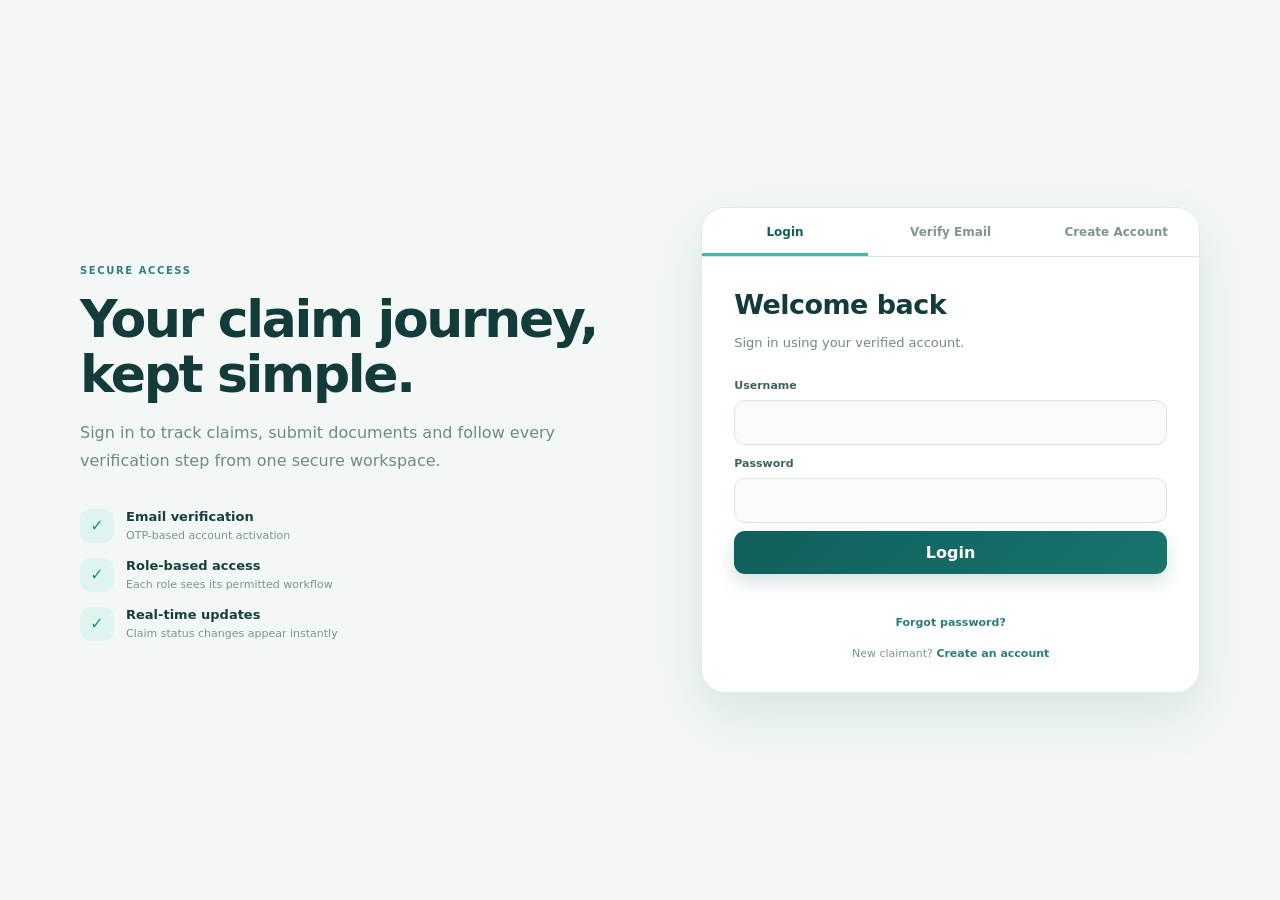
==== backend/src/main/resources/static/index.html @ 7ed1ac43 "Configure all-in-one deployment with Docker, Render blueprint, and embedded static frontend" ====
<!DOCTYPE html>
<html lang="en">
<head>
  <meta charset="UTF-8" />
  <meta name="viewport" content="width=device-width, initial-scale=1.0" />
  <title>Insurance Claim Verification</title>
  <link rel="stylesheet" href="style.css" />
</head>
<body>
<header class="app-header">
  <div class="header-inner">
    <div class="brand-wrap">
      <div class="brand-mark">✓</div>
      <div><div class="brand">Insurance Claim</div><small>Verification System</small></div>
    </div>
    <div id="liveBadge" class="live-badge hidden">● LIVE</div>
  </div>
</header>

<main>
  <section id="authView" class="auth-shell">
    <div class="auth-intro">
      <span class="eyebrow">SECURE ACCESS</span>
      <h1>Your claim journey, kept simple.</h1>
      <p>Sign in to track claims, submit documents and follow every verification step from one secure workspace.</p>
      <div class="feature-list">
        <div><span>✓</span><div><b>Email verification</b><small>OTP-based account activation</small></div></div>
        <div><span>✓</span><div><b>Role-based access</b><small>Each role sees its permitted workflow</small></div></div>
        <div><span>✓</span><div><b>Real-time updates</b><small>Claim status changes appear instantly</small></div></div>
      </div>
    </div>
    <div class="auth-card">
      <div class="auth-tabs">
        <button class="tab active" data-view="loginPanel">Login</button>
        <button class="tab" data-view="verifyPanel">Verify Email</button>
        <button class="tab" data-view="registerPanel">Create Account</button>
      </div>
      <section id="loginPanel" class="auth-panel">
        <h2>Welcome back</h2><p class="hint">Sign in using your verified account.</p>
        <form id="loginForm"><label for="username">Username</label><input id="username" autocomplete="username" required /><label for="password">Password</label><input id="password" type="password" autocomplete="current-password" required /><button class="primary wide" type="submit">Login</button></form>
        <p id="loginMessage" class="message"></p><div class="auth-links"><button type="button" class="link-button" data-view="forgotPanel">Forgot password?</button></div><div class="auth-note">New claimant? <button type="button" class="link-button" data-view="registerPanel">Create an account</button></div>
      </section>
      <section id="forgotPanel" class="auth-panel hidden">
        <h2>Forgot password?</h2><p class="hint">Enter your registered email and we will send a password reset OTP.</p>
        <form id="forgotForm"><label for="forgotEmail">Email</label><input id="forgotEmail" type="email" autocomplete="email" required /><button class="primary wide" type="submit">Send Reset OTP</button></form>
        <p id="forgotMessage" class="message"></p><div class="auth-links"><button type="button" class="link-button" data-view="resetPasswordPanel">I have the OTP</button> · <button type="button" class="link-button" data-view="loginPanel">Back to Login</button></div>
      </section>
      <section id="resetPasswordPanel" class="auth-panel hidden">
        <h2>Reset password</h2><p class="hint">Enter the OTP from your email and choose a new password.</p>
        <form id="resetPasswordForm"><label for="resetEmail">Email</label><input id="resetEmail" type="email" autocomplete="email" required /><label for="resetOtp">6-digit OTP</label><input id="resetOtp" inputmode="numeric" maxlength="6" pattern="[0-9]{6}" placeholder="123456" required /><label for="resetNewPassword">New Password</label><input id="resetNewPassword" type="password" minlength="6" autocomplete="new-password" required /><label for="resetConfirmPassword">Confirm New Password</label><input id="resetConfirmPassword" type="password" minlength="6" autocomplete="new-password" required /><button class="primary wide" type="submit">Reset Password</button></form>
        <p id="resetMessage" class="message"></p><div class="auth-links"><button type="button" class="link-button" data-view="forgotPanel">Request another OTP</button> · <button type="button" class="link-button" data-view="loginPanel">Back to Login</button></div>
      </section>
      <section id="verifyPanel" class="auth-panel hidden">
        <h2>Verify your email</h2><p class="hint">Enter the OTP sent to your registered email address.</p>
        <form id="verifyForm"><label for="otpUsername">Username</label><input id="otpUsername" autocomplete="username" required /><label for="otp">6-digit OTP</label><input id="otp" inputmode="numeric" maxlength="6" pattern="[0-9]{6}" placeholder="123456" required /><button class="primary wide" type="submit">Verify Email</button></form>
        <div class="button-row"><button class="secondary" id="resendOtpBtn" type="button">Resend OTP</button></div><p id="otpMessage" class="message"></p>
      </section>
      <section id="registerPanel" class="auth-panel hidden">
        <h2>Create claimant account</h2><p class="hint">Claimants can register themselves. Staff accounts are created by an administrator.</p>
        <form id="registerForm"><label for="regFullName">Full Name</label><input id="regFullName" required /><label for="regEmail">Email</label><input id="regEmail" type="email" required /><label for="regUsername">Username</label><input id="regUsername" autocomplete="username" required /><label for="regPassword">Password</label><input id="regPassword" type="password" minlength="6" autocomplete="new-password" required /><button class="primary wide" type="submit">Create Claimant Account</button></form>
        <p id="registerMessage" class="message"></p>
      </section>
    </div>
  </section>

  <section id="dashboardView" class="hidden dashboard-layout">
    <aside class="sidebar">
      <div class="sidebar-brand"><div class="sidebar-shield">✓</div><div><b>Insurance Claim</b><small>Verification System</small></div></div>
      <div class="sidebar-profile"><div class="avatar" id="avatarLetter">U</div><div><b id="sidebarName">User</b><small id="sidebarRole">Role</small></div></div>
      <nav id="sideNav" class="side-nav"></nav>
      <button class="logout-side" id="logoutBtn">↪ <span>Logout</span></button>
    </aside>

    <section class="dashboard-main">
      <div class="dashboard-top">
        <div><span class="eyebrow">MY WORKSPACE</span><h2 id="dashboardHeading">Dashboard</h2><p id="userInfo"></p></div>
        <div class="top-actions"><span id="roleBadge" class="role-badge">USER</span><button class="secondary mobile-logout" id="mobileLogoutBtn">Logout</button></div>
      </div>

      <section id="view-overview" class="dash-view">
        <div class="dashboard-welcome">
          <div><span class="eyebrow">WELCOME BACK</span><h3 id="welcomeTitle">Welcome</h3><p id="welcomeText">Your claim journey is ready.</p></div>
          <div class="welcome-art" aria-hidden="true"><span class="art-shield">✓</span><span class="art-orbit orbit-one"></span><span class="art-orbit orbit-two"></span></div>
        </div>

        <div class="overview-focus">
          <article class="current-claim-card">
            <div class="section-head-line"><div><span class="eyebrow">CURRENT CLAIM</span><h3 id="currentClaimTitle">No active claim</h3></div><span id="currentClaimStatus" class="status status-muted">—</span></div>
            <div class="claim-focus-body">
              <div class="claim-facts">
                <div><span>Policy</span><strong id="currentPolicy">—</strong></div>
                <div><span>Claim amount</span><strong id="currentAmount">—</strong></div>
                <div><span>Incident</span><strong id="currentIncident">—</strong></div>
                <button id="currentClaimButton" class="primary" type="button">View Claims →</button>
              </div>
              <div class="journey-wrap">
                <div class="journey-line"></div>
                <div id="claimJourney" class="claim-journey"></div>
                <div class="journey-caption"><span id="journeyCurrentText">No claim selected</span><span id="journeyNextText"></span></div>
              </div>
            </div>
          </article>

          <aside class="dashboard-side-card">
            <div class="mini-icon">✦</div>
            <span class="eyebrow">AT A GLANCE</span>
            <strong id="glanceCount">0 claims</strong>
            <p id="glanceText">Your latest claim updates will appear here.</p>
            <div id="recentUpdate" class="recent-update">No recent update.</div>
          </aside>
        </div>

        <div class="dashboard-bottom">
          <div class="panel quick-panel">
            <div class="panel-head"><div><h3>Quick Actions</h3><p>Only what you need right now</p></div></div>
            <div id="quickActions" class="quick-grid"></div>
          </div>
          <div class="panel reassurance-panel">
            <span class="eyebrow">CLAIM JOURNEY</span>
            <h3>Simple. Clear. Trackable.</h3>
            <p>Your claim moves through each stage with every action recorded in the system.</p>
            <div class="tiny-journey"><span>Submit</span><i></i><span>Verify</span><i></i><span>Survey</span><i></i><span>Approve</span><i></i><span>Settle</span></div>
          </div>
        </div>
      </section>

      <section id="view-users" class="dash-view hidden">
        <div class="page-heading"><div><span class="eyebrow">ADMINISTRATION</span><h2>User Management</h2><p>Create and manage authorized staff accounts.</p></div><button class="secondary" id="refreshUsersBtn">Refresh</button></div>
        <div class="card"><div class="section-heading"><div><h3>Create Staff Account</h3><p class="hint">Staff cannot self-register. Choose their role and send an OTP to their email.</p></div></div>
          <form id="userForm"><div class="grid2"><div><label>Full Name</label><input id="newFullName" required /></div><div><label>Email</label><input id="newEmail" type="email" required /></div><div><label>Username</label><input id="newUsername" required /></div><div><label>Temporary Password</label><input id="newPassword" type="password" minlength="6" required /></div></div><label>Staff Role</label><select id="newRole" required><option value="CLAIM_OFFICER">Claim Officer</option><option value="SURVEYOR">Surveyor</option><option value="FINANCE_OFFICER">Finance Officer</option></select><button type="submit">Create Staff Account &amp; Send OTP</button><span id="userMessage" class="message"></span></form>
        </div>
        <div class="card"><div class="section-heading"><div><h3>Accounts</h3><p class="hint">Activate or deactivate staff access.</p></div></div><div id="usersList" class="users-list"></div></div>
      </section>

      <section id="view-password" class="dash-view hidden"><div class="page-heading"><div><span class="eyebrow">ACCOUNT SECURITY</span><h2>Change Password</h2><p>Update the password for your current account.</p></div></div><div class="card form-card password-card"><form id="changePasswordForm"><label for="currentPassword">Current Password</label><input id="currentPassword" type="password" autocomplete="current-password" required /><label for="newPasswordChange">New Password</label><input id="newPasswordChange" type="password" minlength="6" autocomplete="new-password" required /><label for="confirmPasswordChange">Confirm New Password</label><input id="confirmPasswordChange" type="password" minlength="6" autocomplete="new-password" required /><button type="submit">Change Password</button><span id="changePasswordMessage" class="message"></span></form></div></section>

      <section id="view-claim" class="dash-view hidden"><div class="page-heading"><div><span class="eyebrow">CLAIMANT</span><h2>Submit New Claim</h2><p>Provide policy details and one supporting document.</p></div></div><div class="card form-card"><form id="claimForm"><div class="grid2"><div><label>Policy Number</label><input id="policyNumber" required placeholder="POL-5001" /></div><div><label>Claim Amount (₹)</label><input id="amount" type="number" min="1" step="0.01" required placeholder="150000" /></div></div><label>Description</label><textarea id="description" required placeholder="Describe the claim"></textarea><label>Supporting Document</label><input id="document" type="file" required accept=".pdf,.png,.jpg,.jpeg,.doc,.docx" /><button type="submit">Submit Claim</button><span id="submitMessage" class="message"></span></form></div></section>

      <section id="view-claims" class="dash-view hidden"><div class="page-heading"><div><span class="eyebrow">WORKFLOW</span><h2 id="claimsTitle">Claims</h2><p id="claimsHint">Track current state, actions and workflow history.</p></div><button class="secondary" id="refreshBtn">Refresh</button></div><div id="claimsList" class="claims-list"></div></section>
    </section>
  </section>
</main>

<div id="actionModal" class="action-modal hidden" role="dialog" aria-modal="true" aria-labelledby="actionModalTitle"><div class="action-modal-card"><div class="modal-icon">!</div><div class="modal-content"><span class="eyebrow">CONFIRM ACTION</span><h3 id="actionModalTitle">Confirm</h3><p id="actionModalClaim" class="modal-claim"></p><p id="actionModalMessage" class="modal-message"></p>
  <div id="settlementFields" class="settlement-fields hidden"><div class="settlement-heading">Payment Settlement</div><div class="settlement-grid"><div><label for="paymentMethod">Payment Method</label><select id="paymentMethod"><option value="">Select payment method</option><option value="BANK_TRANSFER">Bank Transfer</option><option value="UPI">UPI</option><option value="CHEQUE">Cheque</option></select></div><div><label for="settlementAmount">Settlement Amount (₹)</label><input id="settlementAmount" type="number" min="0.01" step="0.01" /></div></div><label for="transactionReference">Transaction / Reference Number</label><input id="transactionReference" maxlength="120" placeholder="Enter transaction or reference number" /><p class="settlement-hint">The settlement date and finance officer are recorded automatically in the claim history.</p></div>
  <label for="actionModalNote">Optional note</label><textarea id="actionModalNote" rows="3" placeholder="Add a note for the audit history (optional)"></textarea><div class="modal-actions"><button type="button" class="secondary" id="actionCancelBtn">Cancel</button><button type="button" class="modal-confirm primary" id="actionConfirmBtn">Confirm</button></div></div></div></div>
<div id="toast" class="toast hidden"></div>
<script src="script.js?v=20260923"></script>
</body>
</html>
---- backend/src/main/resources/static/style.css ----
:root{
  --navy:#102b56;--navy-2:#173a70;--blue:#2e6cf6;--blue-soft:#edf4ff;--teal:#18a99b;--mint:#e8faf6;
  --ink:#172c49;--muted:#71819a;--line:#e4eaf3;--white:#fff;--bg:#f5f8fc;--purple:#7658e8;--orange:#f3a443;
  --red:#d85a66;--shadow:0 18px 45px rgba(27,55,92,.08);--radius:20px
}
*{box-sizing:border-box}html,body{margin:0;min-height:100%;font-family:Inter,ui-sans-serif,system-ui,-apple-system,"Segoe UI",sans-serif;color:var(--ink);background:var(--bg)}button,input,select,textarea{font:inherit}button{cursor:pointer;border:0}button:disabled{opacity:.55;cursor:not-allowed}.hidden{display:none!important}
.app-header{display:none}.header-inner{width:min(1180px,calc(100% - 40px));margin:auto;display:flex;justify-content:space-between;align-items:center}.brand-wrap{display:flex;align-items:center;gap:10px}.brand-mark{width:38px;height:38px;border-radius:12px;background:linear-gradient(135deg,#2e6cf6,#19b5a5);color:#fff;display:grid;place-items:center;font-weight:900}.brand{font-weight:800}.live-badge{font-size:11px;font-weight:800;color:#18866f;background:#e5f8f2;padding:8px 11px;border-radius:999px}
.eyebrow{font-size:10px;letter-spacing:.16em;text-transform:uppercase;font-weight:800;color:#6c82a0}.hint{color:var(--muted);font-size:13px;line-height:1.5}.message{min-height:18px;font-size:12px;margin:10px 0;color:#b23b3b}.link-button{background:none;color:var(--blue);padding:0;font-weight:700}.wide{width:100%}
.auth-shell{width:min(1120px,calc(100% - 36px));min-height:100vh;margin:auto;display:grid;grid-template-columns:1.05fr .95fr;align-items:center;gap:70px;padding:45px 0}.auth-intro h1{font-size:52px;line-height:1.05;letter-spacing:-.04em;margin:14px 0 18px;max-width:600px}.auth-intro>p{font-size:16px;line-height:1.7;color:var(--muted);max-width:560px}.feature-list{margin-top:35px;display:grid;gap:15px}.feature-list>div{display:flex;gap:12px;align-items:center}.feature-list>div>span{width:34px;height:34px;border-radius:11px;background:var(--mint);color:#168c7f;display:grid;place-items:center;font-weight:900}.feature-list b{display:block;font-size:13px}.feature-list small{color:var(--muted);font-size:11px}.auth-card{background:#fff;border:1px solid var(--line);border-radius:24px;box-shadow:var(--shadow);overflow:hidden}.auth-tabs{display:grid;grid-template-columns:repeat(3,1fr);border-bottom:1px solid var(--line)}.tab{padding:17px 8px;background:#fff;color:#7a8aa2;font-size:12px;font-weight:800}.tab.active{color:var(--blue);box-shadow:inset 0 -3px var(--blue)}.auth-panel{padding:32px}.auth-panel h2{margin:0 0 5px;font-size:27px;letter-spacing:-.02em}.auth-panel form{display:flex;flex-direction:column;gap:8px;margin-top:22px}.auth-panel label,.card label,.modal-content label{font-size:11px;font-weight:800;color:#415674;margin-top:4px}.auth-panel input,.auth-panel select,.card input,.card select,.card textarea,.modal-content input,.modal-content select,.modal-content textarea{width:100%;border:1px solid #dce4ef;background:#fbfcfe;border-radius:11px;padding:12px 13px;outline:none;color:var(--ink)}.auth-panel input:focus,.card input:focus,.card select:focus,.card textarea:focus,.modal-content input:focus,.modal-content select:focus,.modal-content textarea:focus{border-color:#8eafff;box-shadow:0 0 0 4px rgba(46,108,246,.09)}.primary{background:var(--blue);color:#fff;padding:12px 17px;border-radius:11px;font-weight:800}.secondary{background:#fff;color:#36516f;border:1px solid #dce5f0;padding:10px 14px;border-radius:10px;font-weight:800}.auth-note{text-align:center;color:var(--muted);font-size:11px;margin-top:18px}.auth-links{text-align:center;margin-top:14px;font-size:11px;color:var(--muted)}.button-row{display:flex;justify-content:center;margin-top:12px}
.dashboard-layout{min-height:100vh;display:grid;grid-template-columns:250px 1fr;background:#f6f8fc}.sidebar{position:sticky;top:0;height:100vh;background:linear-gradient(180deg,#0f2850 0%,#112f5c 65%,#0c2447 100%);color:#fff;padding:24px 16px;display:flex;flex-direction:column}.sidebar-brand{display:flex;align-items:center;gap:10px;padding:4px 8px 25px}.sidebar-brand b{display:block;font-size:13px}.sidebar-brand small{display:block;color:#9fb4d1;font-size:9px;margin-top:3px}.sidebar-shield{width:38px;height:38px;border-radius:13px;background:linear-gradient(135deg,#2d72f8,#21b6a5);display:grid;place-items:center;font-weight:900;box-shadow:0 8px 22px rgba(0,0,0,.18)}.sidebar-profile{display:flex;gap:10px;align-items:center;padding:13px 10px;background:rgba(255,255,255,.07);border:1px solid rgba(255,255,255,.07);border-radius:15px;margin-bottom:18px}.avatar{width:34px;height:34px;border-radius:11px;background:#fff;color:var(--navy);display:grid;place-items:center;font-weight:900}.sidebar-profile b{display:block;font-size:11px}.sidebar-profile small{display:block;color:#9fb4d1;font-size:9px;margin-top:3px}.side-nav{display:grid;gap:6px}.nav-item{display:flex;align-items:center;gap:11px;text-align:left;width:100%;background:transparent;color:#b9c9de;padding:12px 12px;border-radius:11px;font-size:11px;font-weight:700}.nav-item:hover,.nav-item.active{background:linear-gradient(90deg,#2f6ff0,#3f7cf5);color:#fff;box-shadow:0 9px 22px rgba(46,108,246,.22)}.nav-icon{width:18px;text-align:center;font-size:15px}.logout-side{margin-top:auto;background:transparent;color:#b9c9de;text-align:left;padding:12px;border-radius:11px;font-size:11px;font-weight:700}.logout-side:hover{background:rgba(255,255,255,.08);color:#fff}.dashboard-main{padding:28px 34px 36px;max-width:1500px;width:100%;margin:auto}.dashboard-top{display:flex;justify-content:space-between;align-items:flex-start;margin-bottom:23px}.dashboard-top h2{margin:4px 0 2px;font-size:28px;letter-spacing:-.03em}.dashboard-top p{margin:0;color:var(--muted);font-size:11px}.top-actions{display:flex;align-items:center;gap:10px}.role-badge{font-size:9px;font-weight:900;letter-spacing:.08em;padding:8px 10px;background:#eaf1ff;color:#3567d6;border-radius:999px}.mobile-logout{display:none}
.dashboard-welcome{min-height:165px;border:1px solid #dce7f5;border-radius:22px;background:linear-gradient(105deg,#f4f8ff 0%,#eaf4ff 55%,#e9fbf7 100%);padding:27px 31px;display:flex;justify-content:space-between;align-items:center;overflow:hidden;position:relative}.dashboard-welcome h3{font-size:31px;margin:7px 0 5px;letter-spacing:-.04em}.dashboard-welcome p{margin:0;color:#657995;font-size:13px}.welcome-art{width:210px;height:130px;position:relative}.art-shield{position:absolute;right:45px;top:19px;width:86px;height:98px;border-radius:44px 44px 32px 32px;background:linear-gradient(145deg,#2d70f3,#18a899);color:#fff;display:grid;place-items:center;font-size:35px;font-weight:900;box-shadow:0 18px 35px rgba(46,108,246,.2);clip-path:polygon(50% 0,90% 15%,83% 67%,50% 100%,17% 67%,10% 15%)}.art-orbit{position:absolute;border:1px solid rgba(46,108,246,.25);border-radius:50%}.orbit-one{width:170px;height:80px;right:0;top:30px;transform:rotate(-18deg)}.orbit-two{width:125px;height:58px;right:30px;top:48px;transform:rotate(24deg)}
.overview-focus{display:grid;grid-template-columns:minmax(0,1fr) 250px;gap:18px;margin-top:18px}.current-claim-card,.dashboard-side-card,.panel,.card{background:#fff;border:1px solid var(--line);border-radius:20px;box-shadow:var(--shadow)}.current-claim-card{padding:23px}.section-head-line{display:flex;justify-content:space-between;align-items:flex-start;gap:15px}.section-head-line h3{margin:5px 0 0;font-size:23px;letter-spacing:-.02em}.claim-focus-body{display:grid;grid-template-columns:190px 1fr;gap:25px;margin-top:21px}.claim-facts{display:flex;flex-direction:column;gap:14px}.claim-facts div{padding-bottom:11px;border-bottom:1px solid #edf1f6}.claim-facts span{display:block;color:#8594aa;font-size:9px;text-transform:uppercase;letter-spacing:.08em;font-weight:800}.claim-facts strong{display:block;font-size:13px;margin-top:4px}.claim-facts button{margin-top:auto;width:fit-content}.journey-wrap{position:relative;padding:22px 8px 0}.journey-line{position:absolute;left:8%;right:8%;top:42px;height:3px;background:#e4eaf2;border-radius:5px}.claim-journey{display:grid;grid-template-columns:repeat(5,1fr);position:relative;z-index:1}.journey-step{display:flex;flex-direction:column;align-items:center;gap:8px;color:#8d9aae;text-align:center}.journey-step span{width:40px;height:40px;border-radius:50%;display:grid;place-items:center;background:#f3f6fa;border:5px solid #fff;box-shadow:0 0 0 1px #dce4ee;font-size:13px;font-weight:900}.journey-step small{font-size:9px;font-weight:800;line-height:1.3}.journey-step.done span{background:#e8faf6;color:#149987;box-shadow:0 0 0 1px #b9e9df}.journey-step.current span{background:var(--blue);color:#fff;box-shadow:0 0 0 4px #dce7ff}.journey-step.current small{color:#315fae}.journey-caption{display:flex;justify-content:space-between;margin-top:24px;color:#687b96;font-size:10px}.dashboard-side-card{padding:24px;background:linear-gradient(165deg,#fff,#f3f7ff)}.mini-icon{width:38px;height:38px;border-radius:13px;background:#e8f0ff;color:var(--blue);display:grid;place-items:center;font-weight:900;margin-bottom:20px}.dashboard-side-card strong{display:block;font-size:25px;margin:8px 0}.dashboard-side-card p{font-size:11px;line-height:1.6;color:var(--muted);margin:0 0 18px}.recent-update{border-top:1px solid #e2e8f1;padding-top:15px;font-size:11px}.recent-update b{display:block;color:#1b4e96}.recent-update span{display:block;color:#71819a;margin-top:3px}.recent-update time{display:block;color:#a0adbd;font-size:9px;margin-top:5px}.dashboard-bottom{display:grid;grid-template-columns:1fr 1fr;gap:18px;margin-top:18px}.panel{padding:20px}.panel-head{display:flex;justify-content:space-between;align-items:center}.panel-head h3{margin:0;font-size:16px}.panel-head p{margin:4px 0 0;color:var(--muted);font-size:10px}.quick-grid{display:grid;grid-template-columns:repeat(3,1fr);gap:10px;margin-top:16px}.quick-btn{background:#f7f9fd;border:1px solid #e5ebf3;color:#29496e;border-radius:13px;padding:14px 11px;text-align:left;min-height:82px}.quick-btn:hover{border-color:#b9cdf8;background:#f2f6ff}.quick-btn strong{display:block;font-size:10px}.quick-btn small{display:block;color:#8391a5;font-size:9px;line-height:1.4;margin-top:6px}.reassurance-panel{background:linear-gradient(135deg,#122f5c,#1d477d);color:#fff;position:relative;overflow:hidden}.reassurance-panel:after{content:"";position:absolute;width:170px;height:170px;border:1px solid rgba(255,255,255,.13);border-radius:50%;right:-55px;bottom:-85px}.reassurance-panel .eyebrow{color:#9db9e1}.reassurance-panel h3{font-size:22px;margin:8px 0}.reassurance-panel p{color:#c7d5e8;font-size:11px;line-height:1.6;max-width:390px}.tiny-journey{display:flex;align-items:center;gap:7px;margin-top:22px;font-size:8px;font-weight:800;color:#dce7f7}.tiny-journey i{height:1px;width:18px;background:#6f91bc}
.status{display:inline-block;padding:7px 10px;border-radius:999px;font-size:9px;font-weight:900;text-transform:uppercase}.status.submitted{background:#eaf3ff;color:#2f6dc7}.status.verified{background:#e7faf6;color:#168d7c}.status.survey-completed{background:#fff4df;color:#b77716}.status.approved{background:#e8f8ee;color:#28774d}.status.settled{background:#f0eaff;color:#7251b7}.status.rejected{background:#ffe8ea;color:#a33f49}.status.fraud-review{background:#fff1d5;color:#9a6718}.status-muted{background:#eef2f6;color:#7b8797}
.page-heading{display:flex;justify-content:space-between;align-items:end;margin-bottom:18px}.page-heading h2{margin:4px 0;font-size:28px}.page-heading p{margin:0;color:var(--muted);font-size:12px}.card{padding:24px;margin-bottom:18px}.section-heading{display:flex;justify-content:space-between;gap:20px;align-items:center}.section-heading h3{margin:0;font-size:19px}.grid2{display:grid;grid-template-columns:1fr 1fr;gap:15px}.card form{display:flex;flex-direction:column;gap:8px}.users-list{margin-top:18px;border-top:1px solid var(--line)}.user-row{display:flex;justify-content:space-between;gap:15px;align-items:center;padding:14px 0;border-bottom:1px solid var(--line)}.user-row div:first-child{display:flex;flex-direction:column;gap:4px}.user-row span{font-size:11px;color:var(--muted)}.user-status{padding:6px 9px;border-radius:999px;font-size:9px;font-weight:900}.user-status.active{background:#e7f8ee;color:#28774d}.user-status.inactive{background:#ffe8ea;color:#a33f49}.small{padding:7px 10px;margin-left:8px;font-size:10px}.small.danger{background:#b84d59;color:#fff}.small.success{background:#28774d;color:#fff}.claims-list{display:grid;gap:14px}.claim-card{background:#fff;border:1px solid var(--line);border-radius:18px;padding:19px;box-shadow:var(--shadow)}.claim-top{display:flex;justify-content:space-between;align-items:center;gap:15px}.claim-top h4{margin:0;font-size:18px}.meta{display:grid;grid-template-columns:repeat(2,minmax(0,1fr));gap:8px 20px;margin:15px 0;color:#5c708b;font-size:11px}.actions{display:flex;flex-wrap:wrap;gap:8px}.actions button{padding:9px 12px}.actions .danger{background:#b84d59;color:#fff}.actions .success{background:#28774d;color:#fff}.progress{margin:15px 0}.progress-label{font-size:10px;font-weight:900;color:#71829a}.steps{display:flex;flex-wrap:wrap;gap:5px;margin-top:7px}.step{font-size:8px;padding:5px 7px;border:1px solid #dce4ee;border-radius:6px;color:#7b8aa0}.step.done{background:#e8faf6;color:#287b70}.step.current{background:#eaf1ff;color:#3265bd;font-weight:900}.history{margin-top:15px;padding-top:12px;border-top:1px solid var(--line)}.history-item{font-size:11px;padding:6px 0;color:#60738d}.payment-summary{margin:14px 0;padding:14px;border:1px solid #e1e8f0;border-radius:12px;background:#f8fafc}.payment-summary-title{font-size:10px;font-weight:900;text-transform:uppercase;color:#667a94;margin-bottom:9px}.payment-grid{display:grid;grid-template-columns:repeat(4,minmax(0,1fr));gap:12px}.payment-grid span{display:block;font-size:8px;color:#8a98aa;text-transform:uppercase}.payment-grid strong{display:block;font-size:11px;margin-top:3px}.payment-pending{font-size:11px;color:#65778f}.empty{padding:28px;text-align:center;color:#7d8ba0;background:#f7f9fc;border-radius:12px}.form-card{max-width:850px}.password-card{max-width:560px}.password-card form{display:flex;flex-direction:column;gap:8px}.password-card form button{margin-top:8px}
.action-modal{position:fixed;inset:0;background:rgba(10,25,48,.58);display:flex;align-items:center;justify-content:center;padding:20px;z-index:1000;backdrop-filter:blur(6px)}.action-modal-card{width:min(560px,100%);background:#fff;border-radius:20px;box-shadow:0 25px 80px rgba(0,0,0,.25);display:flex;gap:18px;padding:25px}.modal-icon{width:42px;height:42px;min-width:42px;border-radius:13px;background:#eaf1ff;color:var(--blue);display:grid;place-items:center;font-weight:900}.modal-content{flex:1}.modal-content h3{margin:3px 0 6px;font-size:24px}.modal-claim{margin:0 0 10px;font-weight:800;color:#27569a;font-size:11px}.modal-message{margin:0 0 14px;color:#65778f;font-size:12px;line-height:1.55}.modal-content textarea{min-height:85px}.modal-actions{display:flex;justify-content:flex-end;gap:9px;margin-top:16px}.modal-confirm{min-width:130px}.modal-confirm.success{background:#28774d;color:#fff}.modal-confirm.danger{background:#b84d59;color:#fff}.modal-confirm.primary{background:var(--blue);color:#fff}.settlement-fields{margin:14px 0 4px;padding:16px;border:1px solid #dce5ee;border-radius:12px;background:#f7f9fc}.settlement-heading{font-size:11px;font-weight:900;color:#425a77;margin-bottom:10px;text-transform:uppercase}.settlement-grid{display:grid;grid-template-columns:1fr 1fr;gap:12px}.settlement-hint{margin:8px 0 0;color:#8290a2;font-size:10px;line-height:1.4}
.toast{position:fixed;right:24px;bottom:24px;background:#102b56;color:#fff;padding:13px 17px;border-radius:12px;box-shadow:0 12px 30px rgba(0,0,0,.18);max-width:360px;z-index:1001;font-size:12px}
@media(max-width:1050px){.overview-focus{grid-template-columns:1fr}.dashboard-side-card{display:none}.dashboard-bottom{grid-template-columns:1fr}.auth-shell{gap:35px}.auth-intro h1{font-size:43px}}
@media(max-width:850px){.dashboard-layout{grid-template-columns:1fr}.sidebar{position:relative;height:auto;padding:12px 15px}.sidebar-profile{display:none}.side-nav{display:flex;overflow:auto}.nav-item{width:auto;white-space:nowrap}.logout-side{display:none}.mobile-logout{display:block}.dashboard-main{padding:22px 18px}.claim-focus-body{grid-template-columns:1fr}.claim-facts{display:grid;grid-template-columns:repeat(3,1fr)}.claim-facts button{grid-column:1/-1}.auth-shell{grid-template-columns:1fr;padding:35px 0}.auth-intro{max-width:700px}.welcome-art{display:none}}
@media(max-width:600px){.auth-shell{width:calc(100% - 24px)}.auth-intro h1{font-size:35px}.auth-card{border-radius:18px}.auth-panel{padding:23px 19px}.auth-tabs{grid-template-columns:1fr 1fr 1fr}.dashboard-main{padding:18px 12px}.dashboard-top{align-items:center}.dashboard-top h2{font-size:23px}.dashboard-top p{display:none}.dashboard-welcome{padding:22px;min-height:145px}.dashboard-welcome h3{font-size:26px}.claim-facts{grid-template-columns:1fr 1fr}.claim-journey{grid-template-columns:repeat(5,1fr);gap:0}.journey-step span{width:31px;height:31px;font-size:10px}.journey-step small{font-size:7px}.journey-line{top:38px}.quick-grid{grid-template-columns:1fr 1fr}.grid2,.meta{grid-template-columns:1fr}.payment-grid{grid-template-columns:1fr}.action-modal-card{padding:19px}.modal-icon{display:none}.modal-actions{flex-direction:column-reverse}.modal-actions button{width:100%}}

/* ===== Claim Officer / Staff dashboard visual refresh ===== */
:root{
  --staff-teal:#0f4d49;
  --staff-teal-2:#17645f;
  --staff-mint:#eaf7f4;
  --staff-line:#dcebe8;
  --staff-ink:#173d3b;
  --staff-muted:#718986;
}
.dashboard-layout{grid-template-columns:245px minmax(0,1fr);background:#f2f8f7;}
.sidebar{background:linear-gradient(180deg,#0e4b48 0%,#115b56 55%,#0b4542 100%);padding:22px 14px 18px;color:#fff;border-right:1px solid rgba(255,255,255,.08)}
.sidebar-brand{padding:2px 7px 23px;border-bottom:1px solid rgba(255,255,255,.13);margin-bottom:14px}
.sidebar-shield{width:38px;height:38px;border-radius:12px;background:#4bc3b4;box-shadow:none;color:#fff}
.sidebar-brand b{font-size:15px;letter-spacing:-.02em}.sidebar-brand small{color:#a9d1cd;font-size:9px}
.sidebar-profile{background:transparent;border:0;border-radius:0;padding:12px 9px;margin-bottom:16px}
.sidebar-profile .avatar{width:38px;height:38px;border-radius:50%;background:#42b8aa;color:#fff}.sidebar-profile b{font-size:11px}.sidebar-profile small{color:#b2d4d0}
.side-nav{gap:5px}.nav-item{color:#c3dedb;border-radius:11px;padding:12px 12px;font-size:11px}.nav-item:hover,.nav-item.active{background:#36a99d;box-shadow:none;color:#fff}
.logout-side{color:#c5dedb;background:rgba(255,255,255,.05);margin-top:auto}.logout-side:hover{background:rgba(255,255,255,.11)}
.dashboard-main{max-width:none;padding:30px 32px 45px;background:linear-gradient(180deg,#f5fbfa 0,#f2f8f7 100%);min-height:100vh}
.dashboard-top{margin-bottom:27px}.dashboard-top .eyebrow{color:#32857e}.dashboard-top h2{font-size:30px;color:#123f3c}.dashboard-top p{font-size:11px;color:#718985}.role-badge{background:#e0f2ef;color:#237b73;border:1px solid #cce8e3}
.page-heading{margin-bottom:18px}.page-heading .eyebrow{color:#2e8179}.page-heading h2{font-size:31px;color:#123f3c;letter-spacing:-.035em}.page-heading p{color:#718985;font-size:12px}.page-heading .secondary{background:#69837f;color:#fff;border:0;padding:11px 17px;border-radius:11px}
.claims-list{gap:15px}.claim-card{border:1px solid #dbeae7;border-radius:17px;padding:19px 18px;box-shadow:0 10px 28px rgba(25,78,73,.06);background:#fff}.claim-top{margin-bottom:7px}.claim-top h4{font-size:18px;color:#173f3c}.status{padding:7px 11px}.status.settled{background:#efe7fb;color:#7550b5}.status.submitted{background:#e6f3f0;color:#377b74}.status.verified{background:#e6f5f2;color:#2d857c}.status.survey-completed{background:#e9f4f2;color:#337b74}.status.approved{background:#e6f5ec;color:#2c7754}.status.rejected{background:#fdebed;color:#a34b55}
.meta{margin:13px 0 15px;grid-template-columns:1fr 1fr;gap:8px 30px;color:#58716e}.meta b{color:#3e625e}.doc-link{color:#287b76}.progress{margin:11px 0}.progress-label{color:#77908c}.steps{gap:5px}.step{background:#f1f7f5;border-color:#dceae7;color:#77908c;border-radius:6px}.step.done{background:#e5f4f0;color:#397e76;border-color:#cde6e1}.step.current{background:#e1f2ef;color:#286f68;border-color:#c5e1dc}.payment-summary{border-color:#dceae7;background:#f7fbfa}.payment-grid strong{color:#274f4c}.history{border-top-color:#e5efed}.history-item{color:#607b77}.actions button{border-radius:9px;background:#6a8581}.actions .success{background:#287a6f}.actions .danger{background:#b9565f}
.overview-focus,.dashboard-bottom{gap:15px}.current-claim-card,.dashboard-side-card,.panel,.card{border-color:#dceae7;box-shadow:0 10px 30px rgba(25,78,73,.06)}
.dashboard-welcome{background:linear-gradient(120deg,#edf8f6,#f7fbfa);border-color:#dceae7}.dashboard-welcome h3{color:#123f3c}.dashboard-side-card{background:linear-gradient(160deg,#fff,#f2f9f7)}.reassurance-panel{background:linear-gradient(135deg,#0e4d49,#17635e)}
.quick-btn:hover{border-color:#abd7d1;background:#f2faf8}.quick-btn{border-color:#e0ece9;background:#f9fcfb}.status-muted{background:#edf3f2;color:#748885}
.password-card button[type="submit"]{background:#287f76;color:#fff;padding:12px 16px;border-radius:10px;font-weight:800}
@media(max-width:850px){.dashboard-layout{grid-template-columns:1fr}.dashboard-main{padding:22px 18px}.sidebar{background:linear-gradient(180deg,#0e4b48,#115b56);}}

/* Screenshot-inspired application shell: top identity bar + teal work sidebar */
.dashboard-layout{grid-template-columns:245px minmax(0,1fr);grid-template-rows:76px minmax(0,1fr);}
.dashboard-layout::before{content:'✓  Insurance Claim Verification';grid-column:1/-1;grid-row:1;background:#0f4d49;color:#fff;display:flex;align-items:center;padding:0 24px;font-size:19px;font-weight:800;letter-spacing:-.02em;z-index:2;box-shadow:0 3px 12px rgba(12,55,52,.12)}
.sidebar{grid-column:1;grid-row:2;position:sticky;top:76px;height:calc(100vh - 76px);}
.dashboard-main{grid-column:2;grid-row:2;}
.sidebar-brand{display:none}
@media(max-width:850px){.dashboard-layout{display:block}.dashboard-layout::before{height:64px;padding:0 16px;font-size:16px}.sidebar{position:relative;top:auto;height:auto}.dashboard-main{padding:20px 15px}.sidebar-brand{display:none}}

/* =========================================================
   FINAL AUTH PAGE THEME - MATCHES THE TEAL CLAIM OFFICER UI
   ========================================================= */
:root{
  --auth-primary:#0f5f5b;
  --auth-primary-dark:#0a4542;
  --auth-accent:#45b8aa;
  --auth-mint:#dff4f1;
  --auth-bg:#f3f8f7;
  --auth-ink:#123b39;
  --auth-muted:#6f8986;
  --auth-line:#d8e7e4;
}

body{background:var(--auth-bg);color:var(--auth-ink)}

/* Authentication background */
.auth-shell{
  width:min(1120px,calc(100% - 36px));
  min-height:100vh;
  margin:auto;
  display:grid;
  grid-template-columns:1.05fr .95fr;
  align-items:center;
  gap:70px;
  padding:45px 0;
  background:transparent;
}

.auth-intro .eyebrow{color:#2f8179}
.auth-intro h1{
  color:#123b39;
  font-size:52px;
  line-height:1.05;
  letter-spacing:-.045em;
  margin:14px 0 18px;
  max-width:600px;
}
.auth-intro>p{
  color:#6f8986;
  font-size:16px;
  line-height:1.7;
  max-width:560px;
}

.feature-list{margin-top:35px;display:grid;gap:15px}
.feature-list>div{display:flex;gap:12px;align-items:center}
.feature-list>div>span{
  width:34px;
  height:34px;
  border-radius:11px;
  background:var(--auth-mint);
  color:#15967f;
  display:grid;
  place-items:center;
  font-weight:900;
}
.feature-list b{color:#173f3c;display:block;font-size:13px}
.feature-list small{color:#7a9491;font-size:11px}

/* Login / registration card */
.auth-card{
  background:#fff;
  border:1px solid rgba(15,95,91,.12);
  border-radius:24px;
  box-shadow:0 22px 55px rgba(18,75,71,.11);
  overflow:hidden;
}

.auth-tabs{border-bottom:1px solid var(--auth-line)}
.tab{
  padding:17px 8px;
  background:#fff;
  color:#809592;
  font-size:12px;
  font-weight:800;
}
.tab:hover{color:var(--auth-primary)}
.tab.active{
  color:var(--auth-primary);
  box-shadow:inset 0 -3px var(--auth-accent);
}

.auth-panel{padding:32px}
.auth-panel h2{
  color:var(--auth-ink);
  margin:0 0 5px;
  font-size:27px;
  letter-spacing:-.02em;
}
.auth-panel .hint{color:var(--auth-muted)}
.auth-panel form{margin-top:22px}
.auth-panel label{color:#3d625f}

.auth-panel input,
.auth-panel select{
  width:100%;
  border:1px solid var(--auth-line);
  background:#f8fbfa;
  border-radius:11px;
  padding:12px 13px;
  outline:none;
  color:var(--auth-ink);
  transition:.2s ease;
}
.auth-panel input:focus,
.auth-panel select:focus{
  background:#fff;
  border-color:var(--auth-accent);
  box-shadow:0 0 0 4px rgba(69,184,170,.13);
}

/* All primary authentication buttons */
.auth-panel .primary,
.auth-panel button[type="submit"]{
  width:100%;
  background:linear-gradient(135deg,#0f5f5b,#18746d);
  color:#fff;
  border:0;
  padding:12px 17px;
  border-radius:11px;
  font-weight:800;
  box-shadow:0 8px 18px rgba(15,95,91,.18);
}
.auth-panel .primary:hover,
.auth-panel button[type="submit"]:hover{
  background:linear-gradient(135deg,#0a4542,#0f5f5b);
  transform:translateY(-1px);
}

.link-button,
.auth-links .link-button{
  background:none;
  color:#287f76;
  padding:0;
  font-weight:700;
}
.link-button:hover{color:#0f5f5b;text-decoration:underline}
.auth-note{color:#7a9491}

/* Success / error messages */
.message.success{color:#137564}
.message.error{color:#b44747}

/* Mobile */
@media(max-width:850px){
  .auth-shell{
    grid-template-columns:1fr;
    gap:30px;
    padding:35px 0;
  }
  .auth-intro{max-width:700px}
}
@media(max-width:600px){
  .auth-shell{width:calc(100% - 24px)}
  .auth-intro h1{font-size:35px}
  .auth-card{border-radius:18px}
  .auth-panel{padding:23px 19px}
}
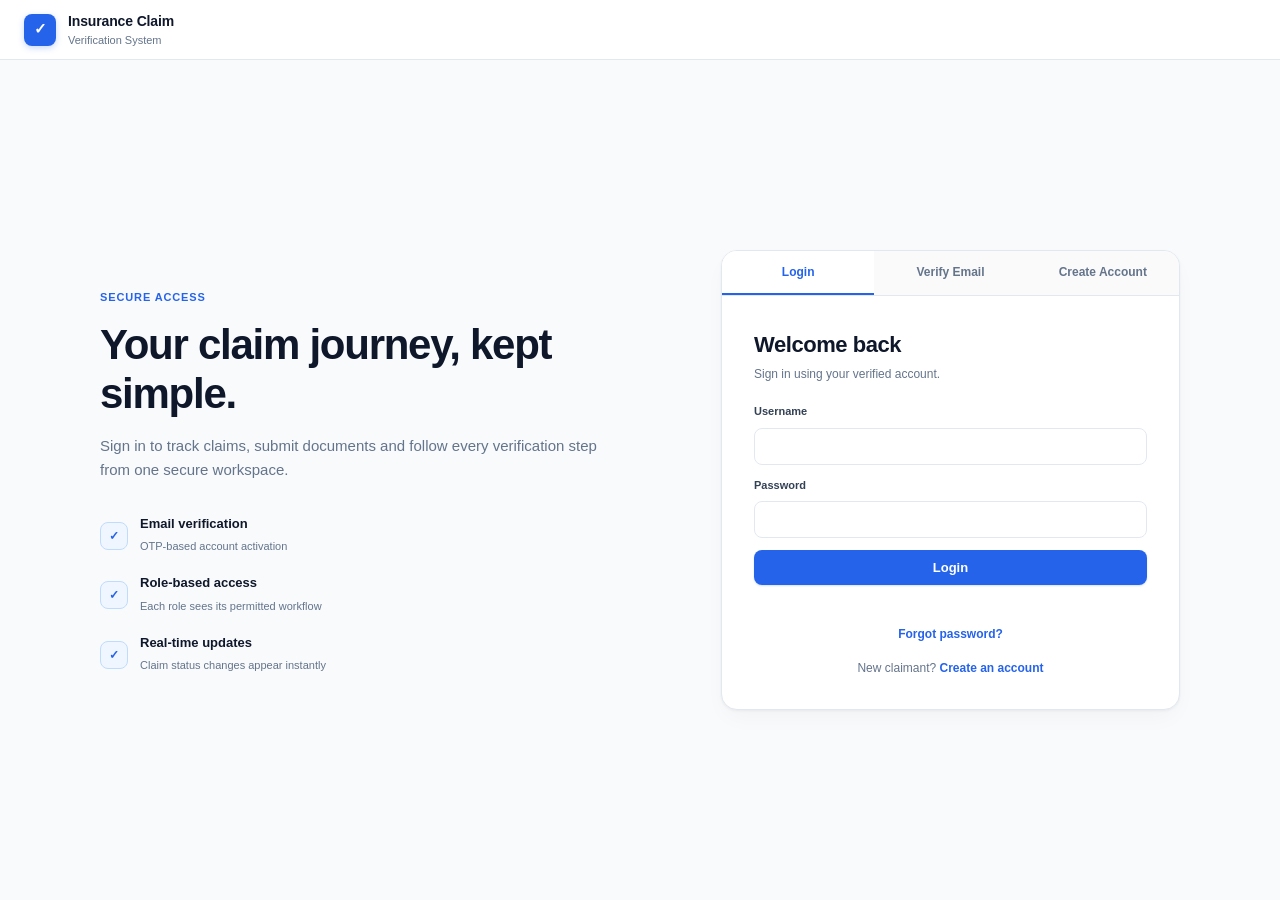
==== commit 2e9d4774: "Changes" ====
--- a/backend/src/main/resources/static/index.html
+++ b/backend/src/main/resources/static/index.html
@@ -77,10 +77,32 @@
         <div class="top-actions"><span id="roleBadge" class="role-badge">USER</span><button class="secondary mobile-logout" id="mobileLogoutBtn">Logout</button></div>
       </div>
 
+      <div class="kpi-grid">
+        <div class="kpi-card">
+          <div class="kpi-head"><span>Total Claims</span><span class="kpi-icon">Σ</span></div>
+          <div class="kpi-value" id="statTotal">0</div>
+          <div class="kpi-sub">Registered claims</div>
+        </div>
+        <div class="kpi-card">
+          <div class="kpi-head"><span>Under Review</span><span class="kpi-icon kpi-amber">⏳</span></div>
+          <div class="kpi-value text-amber" id="statPending">0</div>
+          <div class="kpi-sub">Verification &amp; Survey</div>
+        </div>
+        <div class="kpi-card">
+          <div class="kpi-head"><span>Approved</span><span class="kpi-icon kpi-blue">✓</span></div>
+          <div class="kpi-value text-blue" id="statApproved">0</div>
+          <div class="kpi-sub">Ready for settlement</div>
+        </div>
+        <div class="kpi-card">
+          <div class="kpi-head"><span>Settled Amount</span><span class="kpi-icon kpi-emerald">₹</span></div>
+          <div class="kpi-value text-emerald" id="statSettled">₹0</div>
+          <div class="kpi-sub">Disbursed to claimants</div>
+        </div>
+      </div>
+
       <section id="view-overview" class="dash-view">
         <div class="dashboard-welcome">
           <div><span class="eyebrow">WELCOME BACK</span><h3 id="welcomeTitle">Welcome</h3><p id="welcomeText">Your claim journey is ready.</p></div>
-          <div class="welcome-art" aria-hidden="true"><span class="art-shield">✓</span><span class="art-orbit orbit-one"></span><span class="art-orbit orbit-two"></span></div>
         </div>
 
         <div class="overview-focus">
--- a/backend/src/main/resources/static/style.css
+++ b/backend/src/main/resources/static/style.css
@@ -1,216 +1,1444 @@
-:root{
-  --navy:#102b56;--navy-2:#173a70;--blue:#2e6cf6;--blue-soft:#edf4ff;--teal:#18a99b;--mint:#e8faf6;
-  --ink:#172c49;--muted:#71819a;--line:#e4eaf3;--white:#fff;--bg:#f5f8fc;--purple:#7658e8;--orange:#f3a443;
-  --red:#d85a66;--shadow:0 18px 45px rgba(27,55,92,.08);--radius:20px
-}
-*{box-sizing:border-box}html,body{margin:0;min-height:100%;font-family:Inter,ui-sans-serif,system-ui,-apple-system,"Segoe UI",sans-serif;color:var(--ink);background:var(--bg)}button,input,select,textarea{font:inherit}button{cursor:pointer;border:0}button:disabled{opacity:.55;cursor:not-allowed}.hidden{display:none!important}
-.app-header{display:none}.header-inner{width:min(1180px,calc(100% - 40px));margin:auto;display:flex;justify-content:space-between;align-items:center}.brand-wrap{display:flex;align-items:center;gap:10px}.brand-mark{width:38px;height:38px;border-radius:12px;background:linear-gradient(135deg,#2e6cf6,#19b5a5);color:#fff;display:grid;place-items:center;font-weight:900}.brand{font-weight:800}.live-badge{font-size:11px;font-weight:800;color:#18866f;background:#e5f8f2;padding:8px 11px;border-radius:999px}
-.eyebrow{font-size:10px;letter-spacing:.16em;text-transform:uppercase;font-weight:800;color:#6c82a0}.hint{color:var(--muted);font-size:13px;line-height:1.5}.message{min-height:18px;font-size:12px;margin:10px 0;color:#b23b3b}.link-button{background:none;color:var(--blue);padding:0;font-weight:700}.wide{width:100%}
-.auth-shell{width:min(1120px,calc(100% - 36px));min-height:100vh;margin:auto;display:grid;grid-template-columns:1.05fr .95fr;align-items:center;gap:70px;padding:45px 0}.auth-intro h1{font-size:52px;line-height:1.05;letter-spacing:-.04em;margin:14px 0 18px;max-width:600px}.auth-intro>p{font-size:16px;line-height:1.7;color:var(--muted);max-width:560px}.feature-list{margin-top:35px;display:grid;gap:15px}.feature-list>div{display:flex;gap:12px;align-items:center}.feature-list>div>span{width:34px;height:34px;border-radius:11px;background:var(--mint);color:#168c7f;display:grid;place-items:center;font-weight:900}.feature-list b{display:block;font-size:13px}.feature-list small{color:var(--muted);font-size:11px}.auth-card{background:#fff;border:1px solid var(--line);border-radius:24px;box-shadow:var(--shadow);overflow:hidden}.auth-tabs{display:grid;grid-template-columns:repeat(3,1fr);border-bottom:1px solid var(--line)}.tab{padding:17px 8px;background:#fff;color:#7a8aa2;font-size:12px;font-weight:800}.tab.active{color:var(--blue);box-shadow:inset 0 -3px var(--blue)}.auth-panel{padding:32px}.auth-panel h2{margin:0 0 5px;font-size:27px;letter-spacing:-.02em}.auth-panel form{display:flex;flex-direction:column;gap:8px;margin-top:22px}.auth-panel label,.card label,.modal-content label{font-size:11px;font-weight:800;color:#415674;margin-top:4px}.auth-panel input,.auth-panel select,.card input,.card select,.card textarea,.modal-content input,.modal-content select,.modal-content textarea{width:100%;border:1px solid #dce4ef;background:#fbfcfe;border-radius:11px;padding:12px 13px;outline:none;color:var(--ink)}.auth-panel input:focus,.card input:focus,.card select:focus,.card textarea:focus,.modal-content input:focus,.modal-content select:focus,.modal-content textarea:focus{border-color:#8eafff;box-shadow:0 0 0 4px rgba(46,108,246,.09)}.primary{background:var(--blue);color:#fff;padding:12px 17px;border-radius:11px;font-weight:800}.secondary{background:#fff;color:#36516f;border:1px solid #dce5f0;padding:10px 14px;border-radius:10px;font-weight:800}.auth-note{text-align:center;color:var(--muted);font-size:11px;margin-top:18px}.auth-links{text-align:center;margin-top:14px;font-size:11px;color:var(--muted)}.button-row{display:flex;justify-content:center;margin-top:12px}
-.dashboard-layout{min-height:100vh;display:grid;grid-template-columns:250px 1fr;background:#f6f8fc}.sidebar{position:sticky;top:0;height:100vh;background:linear-gradient(180deg,#0f2850 0%,#112f5c 65%,#0c2447 100%);color:#fff;padding:24px 16px;display:flex;flex-direction:column}.sidebar-brand{display:flex;align-items:center;gap:10px;padding:4px 8px 25px}.sidebar-brand b{display:block;font-size:13px}.sidebar-brand small{display:block;color:#9fb4d1;font-size:9px;margin-top:3px}.sidebar-shield{width:38px;height:38px;border-radius:13px;background:linear-gradient(135deg,#2d72f8,#21b6a5);display:grid;place-items:center;font-weight:900;box-shadow:0 8px 22px rgba(0,0,0,.18)}.sidebar-profile{display:flex;gap:10px;align-items:center;padding:13px 10px;background:rgba(255,255,255,.07);border:1px solid rgba(255,255,255,.07);border-radius:15px;margin-bottom:18px}.avatar{width:34px;height:34px;border-radius:11px;background:#fff;color:var(--navy);display:grid;place-items:center;font-weight:900}.sidebar-profile b{display:block;font-size:11px}.sidebar-profile small{display:block;color:#9fb4d1;font-size:9px;margin-top:3px}.side-nav{display:grid;gap:6px}.nav-item{display:flex;align-items:center;gap:11px;text-align:left;width:100%;background:transparent;color:#b9c9de;padding:12px 12px;border-radius:11px;font-size:11px;font-weight:700}.nav-item:hover,.nav-item.active{background:linear-gradient(90deg,#2f6ff0,#3f7cf5);color:#fff;box-shadow:0 9px 22px rgba(46,108,246,.22)}.nav-icon{width:18px;text-align:center;font-size:15px}.logout-side{margin-top:auto;background:transparent;color:#b9c9de;text-align:left;padding:12px;border-radius:11px;font-size:11px;font-weight:700}.logout-side:hover{background:rgba(255,255,255,.08);color:#fff}.dashboard-main{padding:28px 34px 36px;max-width:1500px;width:100%;margin:auto}.dashboard-top{display:flex;justify-content:space-between;align-items:flex-start;margin-bottom:23px}.dashboard-top h2{margin:4px 0 2px;font-size:28px;letter-spacing:-.03em}.dashboard-top p{margin:0;color:var(--muted);font-size:11px}.top-actions{display:flex;align-items:center;gap:10px}.role-badge{font-size:9px;font-weight:900;letter-spacing:.08em;padding:8px 10px;background:#eaf1ff;color:#3567d6;border-radius:999px}.mobile-logout{display:none}
-.dashboard-welcome{min-height:165px;border:1px solid #dce7f5;border-radius:22px;background:linear-gradient(105deg,#f4f8ff 0%,#eaf4ff 55%,#e9fbf7 100%);padding:27px 31px;display:flex;justify-content:space-between;align-items:center;overflow:hidden;position:relative}.dashboard-welcome h3{font-size:31px;margin:7px 0 5px;letter-spacing:-.04em}.dashboard-welcome p{margin:0;color:#657995;font-size:13px}.welcome-art{width:210px;height:130px;position:relative}.art-shield{position:absolute;right:45px;top:19px;width:86px;height:98px;border-radius:44px 44px 32px 32px;background:linear-gradient(145deg,#2d70f3,#18a899);color:#fff;display:grid;place-items:center;font-size:35px;font-weight:900;box-shadow:0 18px 35px rgba(46,108,246,.2);clip-path:polygon(50% 0,90% 15%,83% 67%,50% 100%,17% 67%,10% 15%)}.art-orbit{position:absolute;border:1px solid rgba(46,108,246,.25);border-radius:50%}.orbit-one{width:170px;height:80px;right:0;top:30px;transform:rotate(-18deg)}.orbit-two{width:125px;height:58px;right:30px;top:48px;transform:rotate(24deg)}
-.overview-focus{display:grid;grid-template-columns:minmax(0,1fr) 250px;gap:18px;margin-top:18px}.current-claim-card,.dashboard-side-card,.panel,.card{background:#fff;border:1px solid var(--line);border-radius:20px;box-shadow:var(--shadow)}.current-claim-card{padding:23px}.section-head-line{display:flex;justify-content:space-between;align-items:flex-start;gap:15px}.section-head-line h3{margin:5px 0 0;font-size:23px;letter-spacing:-.02em}.claim-focus-body{display:grid;grid-template-columns:190px 1fr;gap:25px;margin-top:21px}.claim-facts{display:flex;flex-direction:column;gap:14px}.claim-facts div{padding-bottom:11px;border-bottom:1px solid #edf1f6}.claim-facts span{display:block;color:#8594aa;font-size:9px;text-transform:uppercase;letter-spacing:.08em;font-weight:800}.claim-facts strong{display:block;font-size:13px;margin-top:4px}.claim-facts button{margin-top:auto;width:fit-content}.journey-wrap{position:relative;padding:22px 8px 0}.journey-line{position:absolute;left:8%;right:8%;top:42px;height:3px;background:#e4eaf2;border-radius:5px}.claim-journey{display:grid;grid-template-columns:repeat(5,1fr);position:relative;z-index:1}.journey-step{display:flex;flex-direction:column;align-items:center;gap:8px;color:#8d9aae;text-align:center}.journey-step span{width:40px;height:40px;border-radius:50%;display:grid;place-items:center;background:#f3f6fa;border:5px solid #fff;box-shadow:0 0 0 1px #dce4ee;font-size:13px;font-weight:900}.journey-step small{font-size:9px;font-weight:800;line-height:1.3}.journey-step.done span{background:#e8faf6;color:#149987;box-shadow:0 0 0 1px #b9e9df}.journey-step.current span{background:var(--blue);color:#fff;box-shadow:0 0 0 4px #dce7ff}.journey-step.current small{color:#315fae}.journey-caption{display:flex;justify-content:space-between;margin-top:24px;color:#687b96;font-size:10px}.dashboard-side-card{padding:24px;background:linear-gradient(165deg,#fff,#f3f7ff)}.mini-icon{width:38px;height:38px;border-radius:13px;background:#e8f0ff;color:var(--blue);display:grid;place-items:center;font-weight:900;margin-bottom:20px}.dashboard-side-card strong{display:block;font-size:25px;margin:8px 0}.dashboard-side-card p{font-size:11px;line-height:1.6;color:var(--muted);margin:0 0 18px}.recent-update{border-top:1px solid #e2e8f1;padding-top:15px;font-size:11px}.recent-update b{display:block;color:#1b4e96}.recent-update span{display:block;color:#71819a;margin-top:3px}.recent-update time{display:block;color:#a0adbd;font-size:9px;margin-top:5px}.dashboard-bottom{display:grid;grid-template-columns:1fr 1fr;gap:18px;margin-top:18px}.panel{padding:20px}.panel-head{display:flex;justify-content:space-between;align-items:center}.panel-head h3{margin:0;font-size:16px}.panel-head p{margin:4px 0 0;color:var(--muted);font-size:10px}.quick-grid{display:grid;grid-template-columns:repeat(3,1fr);gap:10px;margin-top:16px}.quick-btn{background:#f7f9fd;border:1px solid #e5ebf3;color:#29496e;border-radius:13px;padding:14px 11px;text-align:left;min-height:82px}.quick-btn:hover{border-color:#b9cdf8;background:#f2f6ff}.quick-btn strong{display:block;font-size:10px}.quick-btn small{display:block;color:#8391a5;font-size:9px;line-height:1.4;margin-top:6px}.reassurance-panel{background:linear-gradient(135deg,#122f5c,#1d477d);color:#fff;position:relative;overflow:hidden}.reassurance-panel:after{content:"";position:absolute;width:170px;height:170px;border:1px solid rgba(255,255,255,.13);border-radius:50%;right:-55px;bottom:-85px}.reassurance-panel .eyebrow{color:#9db9e1}.reassurance-panel h3{font-size:22px;margin:8px 0}.reassurance-panel p{color:#c7d5e8;font-size:11px;line-height:1.6;max-width:390px}.tiny-journey{display:flex;align-items:center;gap:7px;margin-top:22px;font-size:8px;font-weight:800;color:#dce7f7}.tiny-journey i{height:1px;width:18px;background:#6f91bc}
-.status{display:inline-block;padding:7px 10px;border-radius:999px;font-size:9px;font-weight:900;text-transform:uppercase}.status.submitted{background:#eaf3ff;color:#2f6dc7}.status.verified{background:#e7faf6;color:#168d7c}.status.survey-completed{background:#fff4df;color:#b77716}.status.approved{background:#e8f8ee;color:#28774d}.status.settled{background:#f0eaff;color:#7251b7}.status.rejected{background:#ffe8ea;color:#a33f49}.status.fraud-review{background:#fff1d5;color:#9a6718}.status-muted{background:#eef2f6;color:#7b8797}
-.page-heading{display:flex;justify-content:space-between;align-items:end;margin-bottom:18px}.page-heading h2{margin:4px 0;font-size:28px}.page-heading p{margin:0;color:var(--muted);font-size:12px}.card{padding:24px;margin-bottom:18px}.section-heading{display:flex;justify-content:space-between;gap:20px;align-items:center}.section-heading h3{margin:0;font-size:19px}.grid2{display:grid;grid-template-columns:1fr 1fr;gap:15px}.card form{display:flex;flex-direction:column;gap:8px}.users-list{margin-top:18px;border-top:1px solid var(--line)}.user-row{display:flex;justify-content:space-between;gap:15px;align-items:center;padding:14px 0;border-bottom:1px solid var(--line)}.user-row div:first-child{display:flex;flex-direction:column;gap:4px}.user-row span{font-size:11px;color:var(--muted)}.user-status{padding:6px 9px;border-radius:999px;font-size:9px;font-weight:900}.user-status.active{background:#e7f8ee;color:#28774d}.user-status.inactive{background:#ffe8ea;color:#a33f49}.small{padding:7px 10px;margin-left:8px;font-size:10px}.small.danger{background:#b84d59;color:#fff}.small.success{background:#28774d;color:#fff}.claims-list{display:grid;gap:14px}.claim-card{background:#fff;border:1px solid var(--line);border-radius:18px;padding:19px;box-shadow:var(--shadow)}.claim-top{display:flex;justify-content:space-between;align-items:center;gap:15px}.claim-top h4{margin:0;font-size:18px}.meta{display:grid;grid-template-columns:repeat(2,minmax(0,1fr));gap:8px 20px;margin:15px 0;color:#5c708b;font-size:11px}.actions{display:flex;flex-wrap:wrap;gap:8px}.actions button{padding:9px 12px}.actions .danger{background:#b84d59;color:#fff}.actions .success{background:#28774d;color:#fff}.progress{margin:15px 0}.progress-label{font-size:10px;font-weight:900;color:#71829a}.steps{display:flex;flex-wrap:wrap;gap:5px;margin-top:7px}.step{font-size:8px;padding:5px 7px;border:1px solid #dce4ee;border-radius:6px;color:#7b8aa0}.step.done{background:#e8faf6;color:#287b70}.step.current{background:#eaf1ff;color:#3265bd;font-weight:900}.history{margin-top:15px;padding-top:12px;border-top:1px solid var(--line)}.history-item{font-size:11px;padding:6px 0;color:#60738d}.payment-summary{margin:14px 0;padding:14px;border:1px solid #e1e8f0;border-radius:12px;background:#f8fafc}.payment-summary-title{font-size:10px;font-weight:900;text-transform:uppercase;color:#667a94;margin-bottom:9px}.payment-grid{display:grid;grid-template-columns:repeat(4,minmax(0,1fr));gap:12px}.payment-grid span{display:block;font-size:8px;color:#8a98aa;text-transform:uppercase}.payment-grid strong{display:block;font-size:11px;margin-top:3px}.payment-pending{font-size:11px;color:#65778f}.empty{padding:28px;text-align:center;color:#7d8ba0;background:#f7f9fc;border-radius:12px}.form-card{max-width:850px}.password-card{max-width:560px}.password-card form{display:flex;flex-direction:column;gap:8px}.password-card form button{margin-top:8px}
-.action-modal{position:fixed;inset:0;background:rgba(10,25,48,.58);display:flex;align-items:center;justify-content:center;padding:20px;z-index:1000;backdrop-filter:blur(6px)}.action-modal-card{width:min(560px,100%);background:#fff;border-radius:20px;box-shadow:0 25px 80px rgba(0,0,0,.25);display:flex;gap:18px;padding:25px}.modal-icon{width:42px;height:42px;min-width:42px;border-radius:13px;background:#eaf1ff;color:var(--blue);display:grid;place-items:center;font-weight:900}.modal-content{flex:1}.modal-content h3{margin:3px 0 6px;font-size:24px}.modal-claim{margin:0 0 10px;font-weight:800;color:#27569a;font-size:11px}.modal-message{margin:0 0 14px;color:#65778f;font-size:12px;line-height:1.55}.modal-content textarea{min-height:85px}.modal-actions{display:flex;justify-content:flex-end;gap:9px;margin-top:16px}.modal-confirm{min-width:130px}.modal-confirm.success{background:#28774d;color:#fff}.modal-confirm.danger{background:#b84d59;color:#fff}.modal-confirm.primary{background:var(--blue);color:#fff}.settlement-fields{margin:14px 0 4px;padding:16px;border:1px solid #dce5ee;border-radius:12px;background:#f7f9fc}.settlement-heading{font-size:11px;font-weight:900;color:#425a77;margin-bottom:10px;text-transform:uppercase}.settlement-grid{display:grid;grid-template-columns:1fr 1fr;gap:12px}.settlement-hint{margin:8px 0 0;color:#8290a2;font-size:10px;line-height:1.4}
-.toast{position:fixed;right:24px;bottom:24px;background:#102b56;color:#fff;padding:13px 17px;border-radius:12px;box-shadow:0 12px 30px rgba(0,0,0,.18);max-width:360px;z-index:1001;font-size:12px}
-@media(max-width:1050px){.overview-focus{grid-template-columns:1fr}.dashboard-side-card{display:none}.dashboard-bottom{grid-template-columns:1fr}.auth-shell{gap:35px}.auth-intro h1{font-size:43px}}
-@media(max-width:850px){.dashboard-layout{grid-template-columns:1fr}.sidebar{position:relative;height:auto;padding:12px 15px}.sidebar-profile{display:none}.side-nav{display:flex;overflow:auto}.nav-item{width:auto;white-space:nowrap}.logout-side{display:none}.mobile-logout{display:block}.dashboard-main{padding:22px 18px}.claim-focus-body{grid-template-columns:1fr}.claim-facts{display:grid;grid-template-columns:repeat(3,1fr)}.claim-facts button{grid-column:1/-1}.auth-shell{grid-template-columns:1fr;padding:35px 0}.auth-intro{max-width:700px}.welcome-art{display:none}}
-@media(max-width:600px){.auth-shell{width:calc(100% - 24px)}.auth-intro h1{font-size:35px}.auth-card{border-radius:18px}.auth-panel{padding:23px 19px}.auth-tabs{grid-template-columns:1fr 1fr 1fr}.dashboard-main{padding:18px 12px}.dashboard-top{align-items:center}.dashboard-top h2{font-size:23px}.dashboard-top p{display:none}.dashboard-welcome{padding:22px;min-height:145px}.dashboard-welcome h3{font-size:26px}.claim-facts{grid-template-columns:1fr 1fr}.claim-journey{grid-template-columns:repeat(5,1fr);gap:0}.journey-step span{width:31px;height:31px;font-size:10px}.journey-step small{font-size:7px}.journey-line{top:38px}.quick-grid{grid-template-columns:1fr 1fr}.grid2,.meta{grid-template-columns:1fr}.payment-grid{grid-template-columns:1fr}.action-modal-card{padding:19px}.modal-icon{display:none}.modal-actions{flex-direction:column-reverse}.modal-actions button{width:100%}}
-
-/* ===== Claim Officer / Staff dashboard visual refresh ===== */
-:root{
-  --staff-teal:#0f4d49;
-  --staff-teal-2:#17645f;
-  --staff-mint:#eaf7f4;
-  --staff-line:#dcebe8;
-  --staff-ink:#173d3b;
-  --staff-muted:#718986;
-}
-.dashboard-layout{grid-template-columns:245px minmax(0,1fr);background:#f2f8f7;}
-.sidebar{background:linear-gradient(180deg,#0e4b48 0%,#115b56 55%,#0b4542 100%);padding:22px 14px 18px;color:#fff;border-right:1px solid rgba(255,255,255,.08)}
-.sidebar-brand{padding:2px 7px 23px;border-bottom:1px solid rgba(255,255,255,.13);margin-bottom:14px}
-.sidebar-shield{width:38px;height:38px;border-radius:12px;background:#4bc3b4;box-shadow:none;color:#fff}
-.sidebar-brand b{font-size:15px;letter-spacing:-.02em}.sidebar-brand small{color:#a9d1cd;font-size:9px}
-.sidebar-profile{background:transparent;border:0;border-radius:0;padding:12px 9px;margin-bottom:16px}
-.sidebar-profile .avatar{width:38px;height:38px;border-radius:50%;background:#42b8aa;color:#fff}.sidebar-profile b{font-size:11px}.sidebar-profile small{color:#b2d4d0}
-.side-nav{gap:5px}.nav-item{color:#c3dedb;border-radius:11px;padding:12px 12px;font-size:11px}.nav-item:hover,.nav-item.active{background:#36a99d;box-shadow:none;color:#fff}
-.logout-side{color:#c5dedb;background:rgba(255,255,255,.05);margin-top:auto}.logout-side:hover{background:rgba(255,255,255,.11)}
-.dashboard-main{max-width:none;padding:30px 32px 45px;background:linear-gradient(180deg,#f5fbfa 0,#f2f8f7 100%);min-height:100vh}
-.dashboard-top{margin-bottom:27px}.dashboard-top .eyebrow{color:#32857e}.dashboard-top h2{font-size:30px;color:#123f3c}.dashboard-top p{font-size:11px;color:#718985}.role-badge{background:#e0f2ef;color:#237b73;border:1px solid #cce8e3}
-.page-heading{margin-bottom:18px}.page-heading .eyebrow{color:#2e8179}.page-heading h2{font-size:31px;color:#123f3c;letter-spacing:-.035em}.page-heading p{color:#718985;font-size:12px}.page-heading .secondary{background:#69837f;color:#fff;border:0;padding:11px 17px;border-radius:11px}
-.claims-list{gap:15px}.claim-card{border:1px solid #dbeae7;border-radius:17px;padding:19px 18px;box-shadow:0 10px 28px rgba(25,78,73,.06);background:#fff}.claim-top{margin-bottom:7px}.claim-top h4{font-size:18px;color:#173f3c}.status{padding:7px 11px}.status.settled{background:#efe7fb;color:#7550b5}.status.submitted{background:#e6f3f0;color:#377b74}.status.verified{background:#e6f5f2;color:#2d857c}.status.survey-completed{background:#e9f4f2;color:#337b74}.status.approved{background:#e6f5ec;color:#2c7754}.status.rejected{background:#fdebed;color:#a34b55}
-.meta{margin:13px 0 15px;grid-template-columns:1fr 1fr;gap:8px 30px;color:#58716e}.meta b{color:#3e625e}.doc-link{color:#287b76}.progress{margin:11px 0}.progress-label{color:#77908c}.steps{gap:5px}.step{background:#f1f7f5;border-color:#dceae7;color:#77908c;border-radius:6px}.step.done{background:#e5f4f0;color:#397e76;border-color:#cde6e1}.step.current{background:#e1f2ef;color:#286f68;border-color:#c5e1dc}.payment-summary{border-color:#dceae7;background:#f7fbfa}.payment-grid strong{color:#274f4c}.history{border-top-color:#e5efed}.history-item{color:#607b77}.actions button{border-radius:9px;background:#6a8581}.actions .success{background:#287a6f}.actions .danger{background:#b9565f}
-.overview-focus,.dashboard-bottom{gap:15px}.current-claim-card,.dashboard-side-card,.panel,.card{border-color:#dceae7;box-shadow:0 10px 30px rgba(25,78,73,.06)}
-.dashboard-welcome{background:linear-gradient(120deg,#edf8f6,#f7fbfa);border-color:#dceae7}.dashboard-welcome h3{color:#123f3c}.dashboard-side-card{background:linear-gradient(160deg,#fff,#f2f9f7)}.reassurance-panel{background:linear-gradient(135deg,#0e4d49,#17635e)}
-.quick-btn:hover{border-color:#abd7d1;background:#f2faf8}.quick-btn{border-color:#e0ece9;background:#f9fcfb}.status-muted{background:#edf3f2;color:#748885}
-.password-card button[type="submit"]{background:#287f76;color:#fff;padding:12px 16px;border-radius:10px;font-weight:800}
-@media(max-width:850px){.dashboard-layout{grid-template-columns:1fr}.dashboard-main{padding:22px 18px}.sidebar{background:linear-gradient(180deg,#0e4b48,#115b56);}}
-
-/* Screenshot-inspired application shell: top identity bar + teal work sidebar */
-.dashboard-layout{grid-template-columns:245px minmax(0,1fr);grid-template-rows:76px minmax(0,1fr);}
-.dashboard-layout::before{content:'✓  Insurance Claim Verification';grid-column:1/-1;grid-row:1;background:#0f4d49;color:#fff;display:flex;align-items:center;padding:0 24px;font-size:19px;font-weight:800;letter-spacing:-.02em;z-index:2;box-shadow:0 3px 12px rgba(12,55,52,.12)}
-.sidebar{grid-column:1;grid-row:2;position:sticky;top:76px;height:calc(100vh - 76px);}
-.dashboard-main{grid-column:2;grid-row:2;}
-.sidebar-brand{display:none}
-@media(max-width:850px){.dashboard-layout{display:block}.dashboard-layout::before{height:64px;padding:0 16px;font-size:16px}.sidebar{position:relative;top:auto;height:auto}.dashboard-main{padding:20px 15px}.sidebar-brand{display:none}}
-
 /* =========================================================
-   FINAL AUTH PAGE THEME - MATCHES THE TEAL CLAIM OFFICER UI
+   CLEAN MINIMALIST LIGHT THEME (LINEAR / APPLE STYLE)
+   Insurance Claim Verification System
    ========================================================= */
-:root{
-  --auth-primary:#0f5f5b;
-  --auth-primary-dark:#0a4542;
-  --auth-accent:#45b8aa;
-  --auth-mint:#dff4f1;
-  --auth-bg:#f3f8f7;
-  --auth-ink:#123b39;
-  --auth-muted:#6f8986;
-  --auth-line:#d8e7e4;
-}
-
-body{background:var(--auth-bg);color:var(--auth-ink)}
-
-/* Authentication background */
-.auth-shell{
-  width:min(1120px,calc(100% - 36px));
-  min-height:100vh;
-  margin:auto;
-  display:grid;
-  grid-template-columns:1.05fr .95fr;
-  align-items:center;
-  gap:70px;
-  padding:45px 0;
-  background:transparent;
-}
-
-.auth-intro .eyebrow{color:#2f8179}
-.auth-intro h1{
-  color:#123b39;
-  font-size:52px;
-  line-height:1.05;
-  letter-spacing:-.045em;
-  margin:14px 0 18px;
-  max-width:600px;
-}
-.auth-intro>p{
-  color:#6f8986;
-  font-size:16px;
-  line-height:1.7;
-  max-width:560px;
-}
-
-.feature-list{margin-top:35px;display:grid;gap:15px}
-.feature-list>div{display:flex;gap:12px;align-items:center}
-.feature-list>div>span{
-  width:34px;
-  height:34px;
-  border-radius:11px;
-  background:var(--auth-mint);
-  color:#15967f;
-  display:grid;
-  place-items:center;
-  font-weight:900;
-}
-.feature-list b{color:#173f3c;display:block;font-size:13px}
-.feature-list small{color:#7a9491;font-size:11px}
-
-/* Login / registration card */
-.auth-card{
-  background:#fff;
-  border:1px solid rgba(15,95,91,.12);
-  border-radius:24px;
-  box-shadow:0 22px 55px rgba(18,75,71,.11);
-  overflow:hidden;
-}
-
-.auth-tabs{border-bottom:1px solid var(--auth-line)}
-.tab{
-  padding:17px 8px;
-  background:#fff;
-  color:#809592;
-  font-size:12px;
-  font-weight:800;
-}
-.tab:hover{color:var(--auth-primary)}
-.tab.active{
-  color:var(--auth-primary);
-  box-shadow:inset 0 -3px var(--auth-accent);
-}
-
-.auth-panel{padding:32px}
-.auth-panel h2{
-  color:var(--auth-ink);
-  margin:0 0 5px;
-  font-size:27px;
-  letter-spacing:-.02em;
-}
-.auth-panel .hint{color:var(--auth-muted)}
-.auth-panel form{margin-top:22px}
-.auth-panel label{color:#3d625f}
-
-.auth-panel input,
-.auth-panel select{
-  width:100%;
-  border:1px solid var(--auth-line);
-  background:#f8fbfa;
-  border-radius:11px;
-  padding:12px 13px;
-  outline:none;
-  color:var(--auth-ink);
-  transition:.2s ease;
-}
-.auth-panel input:focus,
-.auth-panel select:focus{
-  background:#fff;
-  border-color:var(--auth-accent);
-  box-shadow:0 0 0 4px rgba(69,184,170,.13);
-}
-
-/* All primary authentication buttons */
-.auth-panel .primary,
-.auth-panel button[type="submit"]{
-  width:100%;
-  background:linear-gradient(135deg,#0f5f5b,#18746d);
-  color:#fff;
-  border:0;
-  padding:12px 17px;
-  border-radius:11px;
-  font-weight:800;
-  box-shadow:0 8px 18px rgba(15,95,91,.18);
-}
-.auth-panel .primary:hover,
-.auth-panel button[type="submit"]:hover{
-  background:linear-gradient(135deg,#0a4542,#0f5f5b);
-  transform:translateY(-1px);
-}
-
-.link-button,
-.auth-links .link-button{
-  background:none;
-  color:#287f76;
-  padding:0;
-  font-weight:700;
-}
-.link-button:hover{color:#0f5f5b;text-decoration:underline}
-.auth-note{color:#7a9491}
-
-/* Success / error messages */
-.message.success{color:#137564}
-.message.error{color:#b44747}
-
-/* Mobile */
-@media(max-width:850px){
-  .auth-shell{
-    grid-template-columns:1fr;
-    gap:30px;
-    padding:35px 0;
+
+:root {
+  --font: -apple-system, BlinkMacSystemFont, "Segoe UI", Roboto, "Inter", Helvetica, Arial, sans-serif;
+  --bg: #f8fafc;
+  --card-bg: #ffffff;
+  --card-sub: #f1f5f9;
+  --border: #e2e8f0;
+  --border-subtle: #cbd5e1;
+  --border-focus: #2563eb;
+  
+  --text-main: #0f172a;
+  --text-body: #334155;
+  --text-muted: #64748b;
+  --text-subtle: #94a3b8;
+  
+  --primary: #2563eb;
+  --primary-hover: #1d4ed8;
+  --primary-light: #eff6ff;
+  --primary-border: #bfdbfe;
+
+  --success: #059669;
+  --success-hover: #047857;
+  --success-light: #ecfdf5;
+  --success-border: #a7f3d0;
+
+  --warning: #d97706;
+  --warning-light: #fffbeb;
+  --warning-border: #fde68a;
+
+  --danger: #dc2626;
+  --danger-hover: #b91c1c;
+  --danger-light: #fef2f2;
+  --danger-border: #fecaca;
+
+  --purple: #7c3aed;
+  --purple-light: #f5f3ff;
+  --purple-border: #ddd6fe;
+
+  --shadow-sm: 0 1px 2px 0 rgba(0, 0, 0, 0.04);
+  --shadow: 0 1px 3px 0 rgba(0, 0, 0, 0.05), 0 10px 25px -5px rgba(0, 0, 0, 0.04);
+  --shadow-md: 0 4px 6px -1px rgba(0, 0, 0, 0.06), 0 2px 4px -2px rgba(0, 0, 0, 0.04);
+  --shadow-lg: 0 20px 25px -5px rgba(0, 0, 0, 0.08), 0 8px 10px -6px rgba(0, 0, 0, 0.04);
+
+  --radius-sm: 8px;
+  --radius-md: 12px;
+  --radius-lg: 16px;
+  --radius-full: 9999px;
+}
+
+* { box-sizing: border-box; margin: 0; padding: 0; }
+
+html, body {
+  min-height: 100%;
+  font-family: var(--font);
+  background-color: var(--bg);
+  color: var(--text-body);
+  line-height: 1.5;
+  -webkit-font-smoothing: antialiased;
+}
+
+button, input, select, textarea {
+  font-family: inherit;
+  font-size: 13px;
+}
+
+button {
+  cursor: pointer;
+  border: none;
+  background: none;
+  transition: all 0.15s ease;
+}
+
+button:disabled {
+  opacity: 0.5;
+  cursor: not-allowed;
+}
+
+.hidden { display: none !important; }
+
+/* Global Header */
+.app-header {
+  display: block;
+  position: sticky;
+  top: 0;
+  z-index: 40;
+  background: rgba(255, 255, 255, 0.92);
+  backdrop-filter: blur(12px);
+  -webkit-backdrop-filter: blur(12px);
+  border-bottom: 1px solid var(--border);
+  height: 60px;
+}
+
+.header-inner {
+  max-width: 1400px;
+  height: 100%;
+  margin: 0 auto;
+  padding: 0 24px;
+  display: flex;
+  align-items: center;
+  justify-content: space-between;
+}
+
+.brand-wrap {
+  display: flex;
+  align-items: center;
+  gap: 12px;
+}
+
+.brand-mark {
+  width: 32px;
+  height: 32px;
+  border-radius: var(--radius-sm);
+  background: var(--primary);
+  color: #fff;
+  display: grid;
+  place-items: center;
+  font-weight: 700;
+  font-size: 15px;
+  box-shadow: 0 2px 6px rgba(37, 99, 235, 0.25);
+}
+
+.brand {
+  font-weight: 700;
+  font-size: 14px;
+  color: var(--text-main);
+  letter-spacing: -0.01em;
+}
+
+.brand-wrap small {
+  display: block;
+  font-size: 11px;
+  color: var(--text-muted);
+  font-weight: 500;
+}
+
+.live-badge {
+  font-size: 11px;
+  font-weight: 600;
+  color: var(--success);
+  background: var(--success-light);
+  border: 1px solid var(--success-border);
+  padding: 4px 10px;
+  border-radius: var(--radius-full);
+  display: inline-flex;
+  align-items: center;
+  gap: 6px;
+}
+
+.live-badge::before {
+  content: "";
+  display: inline-block;
+  width: 6px;
+  height: 6px;
+  border-radius: 50%;
+  background: var(--success);
+  box-shadow: 0 0 6px var(--success);
+}
+
+/* Authentication Views */
+.auth-shell {
+  width: min(1080px, calc(100% - 40px));
+  min-height: calc(100vh - 60px);
+  margin: 0 auto;
+  display: grid;
+  grid-template-columns: 1.1fr 0.9fr;
+  align-items: center;
+  gap: 60px;
+  padding: 40px 0;
+}
+
+.auth-intro .eyebrow {
+  display: inline-block;
+  font-size: 11px;
+  font-weight: 700;
+  letter-spacing: 0.08em;
+  text-transform: uppercase;
+  color: var(--primary);
+  margin-bottom: 8px;
+}
+
+.auth-intro h1 {
+  font-size: 42px;
+  font-weight: 800;
+  line-height: 1.15;
+  letter-spacing: -0.03em;
+  color: var(--text-main);
+  margin: 8px 0 16px;
+}
+
+.auth-intro > p {
+  font-size: 15px;
+  color: var(--text-muted);
+  line-height: 1.6;
+  max-width: 500px;
+}
+
+.feature-list {
+  margin-top: 32px;
+  display: grid;
+  gap: 16px;
+}
+
+.feature-list > div {
+  display: flex;
+  align-items: center;
+  gap: 12px;
+}
+
+.feature-list > div > span {
+  width: 28px;
+  height: 28px;
+  border-radius: var(--radius-sm);
+  background: var(--primary-light);
+  color: var(--primary);
+  display: grid;
+  place-items: center;
+  font-weight: 700;
+  font-size: 12px;
+  border: 1px solid var(--primary-border);
+}
+
+.feature-list b {
+  display: block;
+  font-size: 13px;
+  font-weight: 600;
+  color: var(--text-main);
+}
+
+.feature-list small {
+  color: var(--text-muted);
+  font-size: 11px;
+}
+
+.auth-card {
+  background: var(--card-bg);
+  border: 1px solid var(--border);
+  border-radius: var(--radius-lg);
+  box-shadow: var(--shadow);
+  overflow: hidden;
+}
+
+.auth-tabs {
+  display: grid;
+  grid-template-columns: repeat(3, 1fr);
+  border-bottom: 1px solid var(--border);
+  background: #fafafa;
+}
+
+.tab {
+  padding: 14px 10px;
+  background: transparent;
+  color: var(--text-muted);
+  font-size: 12px;
+  font-weight: 600;
+  border-bottom: 2px solid transparent;
+}
+
+.tab.active {
+  color: var(--primary);
+  background: var(--card-bg);
+  border-bottom-color: var(--primary);
+}
+
+.auth-panel {
+  padding: 32px;
+}
+
+.auth-panel h2 {
+  font-size: 22px;
+  font-weight: 700;
+  letter-spacing: -0.02em;
+  color: var(--text-main);
+  margin-bottom: 4px;
+}
+
+.auth-panel .hint {
+  font-size: 12px;
+  color: var(--text-muted);
+  margin-bottom: 20px;
+}
+
+.auth-panel form, .card form {
+  display: flex;
+  flex-direction: column;
+  gap: 12px;
+}
+
+label {
+  display: block;
+  font-size: 11px;
+  font-weight: 600;
+  color: var(--text-body);
+  margin-bottom: -4px;
+}
+
+input, select, textarea {
+  width: 100%;
+  border: 1px solid var(--border);
+  background: #ffffff;
+  border-radius: var(--radius-sm);
+  padding: 10px 12px;
+  outline: none;
+  color: var(--text-main);
+  transition: all 0.15s ease;
+}
+
+input:focus, select:focus, textarea:focus {
+  border-color: var(--border-focus);
+  box-shadow: 0 0 0 3px rgba(37, 99, 235, 0.12);
+}
+
+.primary {
+  background: var(--primary);
+  color: #fff;
+  padding: 10px 16px;
+  border-radius: var(--radius-sm);
+  font-weight: 600;
+  font-size: 13px;
+  box-shadow: 0 1px 2px rgba(37, 99, 235, 0.2);
+}
+
+.primary:hover {
+  background: var(--primary-hover);
+}
+
+.secondary {
+  background: #ffffff;
+  color: var(--text-body);
+  border: 1px solid var(--border);
+  padding: 8px 14px;
+  border-radius: var(--radius-sm);
+  font-weight: 600;
+  font-size: 12px;
+}
+
+.secondary:hover {
+  background: var(--card-sub);
+  border-color: var(--border-subtle);
+  color: var(--text-main);
+}
+
+.wide { width: 100%; }
+
+.message {
+  font-size: 12px;
+  color: var(--danger);
+  min-height: 18px;
+  margin-top: 6px;
+}
+
+.link-button {
+  color: var(--primary);
+  font-weight: 600;
+  font-size: 12px;
+}
+
+.link-button:hover { text-decoration: underline; }
+
+.auth-links, .auth-note {
+  text-align: center;
+  font-size: 12px;
+  color: var(--text-muted);
+  margin-top: 16px;
+}
+
+/* =========================================================
+   DASHBOARD LAYOUT (LINEAR / APPLE STYLE)
+   ========================================================= */
+
+.dashboard-layout {
+  min-height: calc(100vh - 60px);
+  display: grid;
+  grid-template-columns: 240px 1fr;
+  background: var(--bg);
+}
+
+/* Minimalist Left Sidebar */
+.sidebar {
+  background: #ffffff;
+  border-right: 1px solid var(--border);
+  padding: 20px 16px;
+  display: flex;
+  flex-direction: column;
+  gap: 20px;
+  height: calc(100vh - 60px);
+  position: sticky;
+  top: 60px;
+}
+
+.sidebar-brand { display: none; }
+
+.sidebar-profile {
+  display: flex;
+  align-items: center;
+  gap: 12px;
+  padding: 10px 12px;
+  background: var(--card-sub);
+  border: 1px solid var(--border);
+  border-radius: var(--radius-md);
+}
+
+.avatar {
+  width: 34px;
+  height: 34px;
+  border-radius: 50%;
+  background: var(--primary);
+  color: #fff;
+  display: grid;
+  place-items: center;
+  font-weight: 700;
+  font-size: 13px;
+  flex-shrink: 0;
+}
+
+.sidebar-profile b {
+  display: block;
+  font-size: 12px;
+  font-weight: 600;
+  color: var(--text-main);
+  white-space: nowrap;
+  overflow: hidden;
+  text-overflow: ellipsis;
+  max-width: 140px;
+}
+
+.sidebar-profile small {
+  display: block;
+  font-size: 10px;
+  color: var(--text-muted);
+  font-weight: 500;
+}
+
+.side-nav {
+  display: flex;
+  flex-direction: column;
+  gap: 4px;
+}
+
+.nav-item {
+  display: flex;
+  align-items: center;
+  gap: 10px;
+  width: 100%;
+  padding: 9px 12px;
+  border-radius: var(--radius-sm);
+  color: var(--text-body);
+  font-size: 12px;
+  font-weight: 500;
+  text-align: left;
+}
+
+.nav-item:hover {
+  background: var(--card-sub);
+  color: var(--text-main);
+}
+
+.nav-item.active {
+  background: var(--primary-light);
+  color: var(--primary);
+  font-weight: 600;
+  border: 1px solid var(--primary-border);
+}
+
+.nav-icon {
+  font-size: 14px;
+  width: 18px;
+  text-align: center;
+}
+
+.logout-side {
+  margin-top: auto;
+  display: flex;
+  align-items: center;
+  gap: 8px;
+  padding: 9px 12px;
+  border-radius: var(--radius-sm);
+  color: var(--danger);
+  font-size: 12px;
+  font-weight: 600;
+}
+
+.logout-side:hover {
+  background: var(--danger-light);
+}
+
+/* Main Workspace */
+.dashboard-main {
+  padding: 32px 40px;
+  max-width: 1300px;
+  width: 100%;
+  margin: 0 auto;
+}
+
+.dashboard-top {
+  display: flex;
+  align-items: flex-start;
+  justify-content: space-between;
+  margin-bottom: 24px;
+}
+
+.eyebrow {
+  display: inline-block;
+  font-size: 10px;
+  font-weight: 700;
+  letter-spacing: 0.08em;
+  text-transform: uppercase;
+  color: var(--text-muted);
+  margin-bottom: 4px;
+}
+
+.dashboard-top h2 {
+  font-size: 24px;
+  font-weight: 800;
+  letter-spacing: -0.03em;
+  color: var(--text-main);
+  margin-bottom: 2px;
+}
+
+.dashboard-top p {
+  font-size: 12px;
+  color: var(--text-muted);
+}
+
+.top-actions {
+  display: flex;
+  align-items: center;
+  gap: 12px;
+}
+
+.role-badge {
+  font-size: 10px;
+  font-weight: 700;
+  letter-spacing: 0.04em;
+  text-transform: uppercase;
+  padding: 5px 10px;
+  border-radius: var(--radius-full);
+  background: var(--primary-light);
+  color: var(--primary);
+  border: 1px solid var(--primary-border);
+}
+
+.mobile-logout { display: none; }
+
+/* KPI Stats Grid (Linear / Apple Cards) */
+.kpi-grid {
+  display: grid;
+  grid-template-columns: repeat(4, 1fr);
+  gap: 16px;
+  margin-bottom: 28px;
+}
+
+.kpi-card {
+  background: #ffffff;
+  border: 1px solid var(--border);
+  border-radius: var(--radius-md);
+  padding: 16px 20px;
+  box-shadow: var(--shadow-sm);
+  display: flex;
+  flex-direction: column;
+  gap: 6px;
+  transition: all 0.15s ease;
+}
+
+.kpi-card:hover {
+  border-color: var(--border-subtle);
+  box-shadow: var(--shadow);
+}
+
+.kpi-head {
+  display: flex;
+  align-items: center;
+  justify-content: space-between;
+  font-size: 11px;
+  font-weight: 600;
+  color: var(--text-muted);
+}
+
+.kpi-icon {
+  width: 24px;
+  height: 24px;
+  border-radius: var(--radius-sm);
+  background: var(--card-sub);
+  display: grid;
+  place-items: center;
+  font-size: 11px;
+  font-weight: 700;
+  color: var(--text-body);
+}
+
+.kpi-icon.kpi-amber { background: var(--warning-light); color: var(--warning); }
+.kpi-icon.kpi-blue { background: var(--primary-light); color: var(--primary); }
+.kpi-icon.kpi-emerald { background: var(--success-light); color: var(--success); }
+
+.kpi-value {
+  font-size: 26px;
+  font-weight: 800;
+  letter-spacing: -0.03em;
+  color: var(--text-main);
+  line-height: 1.1;
+}
+
+.text-amber { color: var(--warning); }
+.text-blue { color: var(--primary); }
+.text-emerald { color: var(--success); }
+
+.kpi-sub {
+  font-size: 11px;
+  color: var(--text-muted);
+}
+
+/* Clean Welcome Box */
+.dashboard-welcome {
+  background: #ffffff;
+  border: 1px solid var(--border);
+  border-radius: var(--radius-lg);
+  padding: 24px 28px;
+  margin-bottom: 24px;
+  box-shadow: var(--shadow-sm);
+  display: flex;
+  align-items: center;
+  justify-content: space-between;
+}
+
+.dashboard-welcome h3 {
+  font-size: 20px;
+  font-weight: 700;
+  letter-spacing: -0.02em;
+  color: var(--text-main);
+  margin: 4px 0 2px;
+}
+
+.dashboard-welcome p {
+  font-size: 13px;
+  color: var(--text-muted);
+}
+
+.welcome-art { display: none; }
+
+/* Overview Focus Area */
+.overview-focus {
+  display: grid;
+  grid-template-columns: 1fr 300px;
+  gap: 20px;
+  margin-bottom: 24px;
+}
+
+.current-claim-card, .dashboard-side-card, .panel, .card {
+  background: #ffffff;
+  border: 1px solid var(--border);
+  border-radius: var(--radius-lg);
+  box-shadow: var(--shadow-sm);
+}
+
+.current-claim-card {
+  padding: 24px;
+}
+
+.section-head-line {
+  display: flex;
+  align-items: center;
+  justify-content: space-between;
+  padding-bottom: 16px;
+  border-bottom: 1px solid var(--border);
+}
+
+.section-head-line h3 {
+  font-size: 17px;
+  font-weight: 700;
+  color: var(--text-main);
+}
+
+.claim-focus-body {
+  margin-top: 20px;
+  display: grid;
+  grid-template-columns: 220px 1fr;
+  gap: 32px;
+}
+
+.claim-facts {
+  display: flex;
+  flex-direction: column;
+  gap: 12px;
+}
+
+.claim-facts div {
+  padding-bottom: 10px;
+  border-bottom: 1px solid #f1f5f9;
+}
+
+.claim-facts span {
+  display: block;
+  font-size: 10px;
+  font-weight: 600;
+  text-transform: uppercase;
+  color: var(--text-muted);
+  letter-spacing: 0.04em;
+}
+
+.claim-facts strong {
+  display: block;
+  font-size: 14px;
+  font-weight: 700;
+  color: var(--text-main);
+  margin-top: 2px;
+}
+
+.claim-facts button {
+  margin-top: auto;
+}
+
+/* Linear Connected Stepper */
+.journey-wrap {
+  display: flex;
+  flex-direction: column;
+  justify-content: center;
+}
+
+.journey-line { display: none; }
+
+.claim-journey {
+  display: grid;
+  grid-template-columns: repeat(5, 1fr);
+  gap: 8px;
+  margin-bottom: 16px;
+}
+
+.journey-step {
+  display: flex;
+  flex-direction: column;
+  align-items: center;
+  text-align: center;
+  gap: 8px;
+}
+
+.journey-step span {
+  width: 32px;
+  height: 32px;
+  border-radius: 50%;
+  display: grid;
+  place-items: center;
+  font-size: 12px;
+  font-weight: 700;
+  background: #f1f5f9;
+  color: var(--text-subtle);
+  border: 1px solid var(--border);
+  transition: all 0.15s ease;
+}
+
+.journey-step small {
+  font-size: 10px;
+  font-weight: 600;
+  color: var(--text-muted);
+}
+
+.journey-step.done span {
+  background: var(--success-light);
+  color: var(--success);
+  border-color: var(--success-border);
+}
+
+.journey-step.done small {
+  color: var(--success);
+}
+
+.journey-step.current span {
+  background: var(--primary);
+  color: #fff;
+  border-color: var(--primary);
+  box-shadow: 0 0 0 4px var(--primary-light);
+}
+
+.journey-step.current small {
+  color: var(--primary);
+  font-weight: 700;
+}
+
+.journey-caption {
+  display: flex;
+  align-items: center;
+  justify-content: space-between;
+  font-size: 11px;
+  color: var(--text-muted);
+  padding-top: 12px;
+  border-top: 1px solid #f1f5f9;
+}
+
+/* Side Card */
+.dashboard-side-card {
+  padding: 24px;
+  display: flex;
+  flex-direction: column;
+}
+
+.mini-icon {
+  width: 32px;
+  height: 32px;
+  border-radius: var(--radius-sm);
+  background: var(--primary-light);
+  color: var(--primary);
+  display: grid;
+  place-items: center;
+  font-size: 14px;
+  margin-bottom: 12px;
+}
+
+.dashboard-side-card strong {
+  font-size: 24px;
+  font-weight: 800;
+  color: var(--text-main);
+  margin: 4px 0;
+}
+
+.dashboard-side-card p {
+  font-size: 12px;
+  color: var(--text-muted);
+  margin-bottom: 16px;
+}
+
+.recent-update {
+  margin-top: auto;
+  padding-top: 14px;
+  border-top: 1px solid var(--border);
+  font-size: 11px;
+}
+
+.recent-update b {
+  display: block;
+  color: var(--text-main);
+  font-size: 12px;
+}
+
+.recent-update span {
+  display: block;
+  color: var(--text-muted);
+  margin-top: 2px;
+}
+
+.recent-update time {
+  display: block;
+  color: var(--text-subtle);
+  font-size: 10px;
+  margin-top: 4px;
+}
+
+/* Bottom Grid */
+.dashboard-bottom {
+  display: grid;
+  grid-template-columns: 1fr 1fr;
+  gap: 20px;
+}
+
+.panel {
+  padding: 24px;
+}
+
+.panel-head h3 {
+  font-size: 15px;
+  font-weight: 700;
+  color: var(--text-main);
+}
+
+.panel-head p {
+  font-size: 11px;
+  color: var(--text-muted);
+}
+
+.quick-grid {
+  display: grid;
+  grid-template-columns: repeat(3, 1fr);
+  gap: 12px;
+  margin-top: 16px;
+}
+
+.quick-btn {
+  background: var(--card-sub);
+  border: 1px solid var(--border);
+  border-radius: var(--radius-md);
+  padding: 14px;
+  text-align: left;
+  transition: all 0.15s ease;
+}
+
+.quick-btn:hover {
+  background: #ffffff;
+  border-color: var(--border-focus);
+  box-shadow: var(--shadow-sm);
+}
+
+.quick-btn strong {
+  display: block;
+  font-size: 12px;
+  font-weight: 600;
+  color: var(--text-main);
+}
+
+.quick-btn small {
+  display: block;
+  font-size: 10px;
+  color: var(--text-muted);
+  margin-top: 4px;
+  line-height: 1.4;
+}
+
+.reassurance-panel {
+  background: #ffffff;
+  border: 1px solid var(--border);
+}
+
+.reassurance-panel h3 {
+  font-size: 16px;
+  font-weight: 700;
+  color: var(--text-main);
+  margin: 6px 0 4px;
+}
+
+.reassurance-panel p {
+  font-size: 12px;
+  color: var(--text-muted);
+  line-height: 1.6;
+}
+
+.tiny-journey {
+  display: flex;
+  align-items: center;
+  gap: 8px;
+  margin-top: 20px;
+  font-size: 10px;
+  font-weight: 600;
+  color: var(--text-body);
+}
+
+.tiny-journey i {
+  height: 1px;
+  width: 20px;
+  background: var(--border);
+}
+
+/* =========================================================
+   CLAIMS WORKSPACE (LINEAR / APPLE STYLE)
+   ========================================================= */
+
+.page-heading {
+  display: flex;
+  align-items: flex-end;
+  justify-content: space-between;
+  margin-bottom: 24px;
+}
+
+.page-heading h2 {
+  font-size: 24px;
+  font-weight: 800;
+  letter-spacing: -0.03em;
+  color: var(--text-main);
+  margin-bottom: 2px;
+}
+
+.page-heading p {
+  font-size: 12px;
+  color: var(--text-muted);
+}
+
+.claims-list {
+  display: grid;
+  gap: 16px;
+}
+
+.claim-card {
+  background: #ffffff;
+  border: 1px solid var(--border);
+  border-radius: var(--radius-lg);
+  padding: 22px 24px;
+  box-shadow: var(--shadow-sm);
+  transition: all 0.15s ease;
+}
+
+.claim-card:hover {
+  border-color: var(--border-subtle);
+  box-shadow: var(--shadow);
+}
+
+.claim-top {
+  display: flex;
+  align-items: center;
+  justify-content: space-between;
+  margin-bottom: 14px;
+}
+
+.claim-top h4 {
+  font-size: 16px;
+  font-weight: 700;
+  color: var(--text-main);
+  letter-spacing: -0.01em;
+}
+
+/* Apple Status Badges */
+.status {
+  display: inline-flex;
+  align-items: center;
+  padding: 4px 10px;
+  border-radius: var(--radius-full);
+  font-size: 11px;
+  font-weight: 600;
+  letter-spacing: 0.02em;
+}
+
+.status.submitted { background: var(--warning-light); color: var(--warning); border: 1px solid var(--warning-border); }
+.status.verified { background: var(--primary-light); color: var(--primary); border: 1px solid var(--primary-border); }
+.status.survey-completed { background: var(--purple-light); color: var(--purple); border: 1px solid var(--purple-border); }
+.status.approved { background: var(--success-light); color: var(--success); border: 1px solid var(--success-border); }
+.status.settled { background: #f0fdf4; color: #15803d; border: 1px solid #bbf7d0; }
+.status.rejected { background: var(--danger-light); color: var(--danger); border: 1px solid var(--danger-border); }
+.status.fraud-review { background: #fff7ed; color: #c2410c; border: 1px solid #ffedd5; }
+.status-muted { background: var(--card-sub); color: var(--text-muted); border: 1px solid var(--border); }
+
+/* Metadata Key-Value Grid */
+.meta {
+  display: grid;
+  grid-template-columns: repeat(3, 1fr);
+  gap: 12px 24px;
+  margin: 16px 0;
+  padding: 14px 16px;
+  background: var(--bg);
+  border: 1px solid var(--border);
+  border-radius: var(--radius-md);
+  font-size: 12px;
+}
+
+.meta div {
+  color: var(--text-body);
+}
+
+.meta b {
+  color: var(--text-muted);
+  font-weight: 600;
+  font-size: 11px;
+  display: inline-block;
+  margin-right: 4px;
+}
+
+.doc-link {
+  color: var(--primary);
+  font-weight: 600;
+  display: inline-flex;
+  align-items: center;
+  gap: 4px;
+  text-decoration: none;
+}
+
+.doc-link:hover {
+  text-decoration: underline;
+}
+
+/* Linear Workflow Progress Line */
+.progress {
+  margin: 16px 0;
+}
+
+.progress-label {
+  display: block;
+  font-size: 10px;
+  font-weight: 700;
+  text-transform: uppercase;
+  color: var(--text-muted);
+  letter-spacing: 0.05em;
+  margin-bottom: 8px;
+}
+
+.steps {
+  display: grid;
+  grid-template-columns: repeat(5, 1fr);
+  gap: 6px;
+}
+
+.step {
+  text-align: center;
+  font-size: 10px;
+  font-weight: 600;
+  padding: 6px 4px;
+  border-radius: var(--radius-sm);
+  background: var(--card-sub);
+  color: var(--text-muted);
+  border: 1px solid var(--border);
+}
+
+.step.done {
+  background: var(--success-light);
+  color: var(--success);
+  border-color: var(--success-border);
+}
+
+.step.current {
+  background: var(--primary-light);
+  color: var(--primary);
+  border-color: var(--primary-border);
+  font-weight: 700;
+}
+
+/* Payment Summary Box */
+.payment-summary {
+  margin: 16px 0;
+  padding: 16px 18px;
+  border-radius: var(--radius-md);
+  background: #f0fdf4;
+  border: 1px solid #bbf7d0;
+}
+
+.payment-summary-title {
+  font-size: 10px;
+  font-weight: 700;
+  text-transform: uppercase;
+  color: #15803d;
+  letter-spacing: 0.06em;
+  margin-bottom: 8px;
+}
+
+.payment-grid {
+  display: grid;
+  grid-template-columns: repeat(4, 1fr);
+  gap: 16px;
+  font-size: 12px;
+}
+
+.payment-grid span {
+  display: block;
+  font-size: 10px;
+  color: #166534;
+  font-weight: 600;
+}
+
+.payment-grid strong {
+  display: block;
+  font-size: 13px;
+  font-weight: 700;
+  color: #14532d;
+  margin-top: 2px;
+}
+
+.payment-pending {
+  font-size: 12px;
+  color: #1e40af;
+  background: var(--primary-light);
+  padding: 10px 14px;
+  border-radius: var(--radius-sm);
+  border: 1px solid var(--primary-border);
+}
+
+/* Action Buttons */
+.actions {
+  display: flex;
+  align-items: center;
+  flex-wrap: wrap;
+  gap: 8px;
+  margin-top: 16px;
+  padding-top: 16px;
+  border-top: 1px solid #f1f5f9;
+}
+
+.actions button {
+  padding: 8px 14px;
+  border-radius: var(--radius-sm);
+  font-weight: 600;
+  font-size: 12px;
+  background: var(--primary);
+  color: #ffffff;
+  box-shadow: var(--shadow-sm);
+}
+
+.actions button:hover {
+  background: var(--primary-hover);
+}
+
+.actions .success {
+  background: var(--success);
+}
+.actions .success:hover {
+  background: var(--success-hover);
+}
+
+.actions .danger {
+  background: #ffffff;
+  color: var(--danger);
+  border: 1px solid var(--danger-border);
+}
+.actions .danger:hover {
+  background: var(--danger-light);
+}
+
+/* History Accordion */
+.history {
+  margin-top: 14px;
+}
+
+.history-item {
+  font-size: 11px;
+  color: var(--text-body);
+  padding: 6px 0;
+  border-bottom: 1px dashed var(--border);
+}
+
+.history-item:last-child { border-bottom: none; }
+
+/* Admin User Management */
+.card {
+  padding: 24px;
+  margin-bottom: 20px;
+}
+
+.section-heading h3 {
+  font-size: 16px;
+  font-weight: 700;
+  color: var(--text-main);
+  margin-bottom: 2px;
+}
+
+.section-heading .hint {
+  font-size: 12px;
+  color: var(--text-muted);
+  margin-bottom: 16px;
+}
+
+.grid2 {
+  display: grid;
+  grid-template-columns: 1fr 1fr;
+  gap: 16px;
+}
+
+.users-list {
+  display: grid;
+  gap: 8px;
+}
+
+.user-row {
+  display: flex;
+  align-items: center;
+  justify-content: space-between;
+  padding: 12px 16px;
+  background: var(--bg);
+  border: 1px solid var(--border);
+  border-radius: var(--radius-sm);
+}
+
+.user-row b {
+  font-size: 13px;
+  color: var(--text-main);
+  display: block;
+}
+
+.user-row span {
+  font-size: 11px;
+  color: var(--text-muted);
+}
+
+.user-status {
+  font-size: 10px;
+  font-weight: 700;
+  padding: 4px 8px;
+  border-radius: var(--radius-full);
+}
+
+.user-status.active {
+  background: var(--success-light);
+  color: var(--success);
+  border: 1px solid var(--success-border);
+}
+
+.user-status.inactive {
+  background: var(--danger-light);
+  color: var(--danger);
+  border: 1px solid var(--danger-border);
+}
+
+.small {
+  padding: 5px 10px;
+  font-size: 11px;
+  font-weight: 600;
+  border-radius: var(--radius-sm);
+  margin-left: 8px;
+}
+
+.small.danger {
+  background: var(--danger-light);
+  color: var(--danger);
+  border: 1px solid var(--danger-border);
+}
+
+.small.success {
+  background: var(--success-light);
+  color: var(--success);
+  border: 1px solid var(--success-border);
+}
+
+/* Action Modal (Apple Glassmorphism Dialog) */
+.action-modal {
+  position: fixed;
+  inset: 0;
+  background: rgba(15, 23, 42, 0.45);
+  backdrop-filter: blur(12px);
+  -webkit-backdrop-filter: blur(12px);
+  display: flex;
+  align-items: center;
+  justify-content: center;
+  padding: 20px;
+  z-index: 1000;
+}
+
+.action-modal-card {
+  width: min(540px, 100%);
+  background: #ffffff;
+  border: 1px solid var(--border);
+  border-radius: var(--radius-lg);
+  box-shadow: var(--shadow-lg);
+  padding: 28px;
+}
+
+.modal-icon { display: none; }
+
+.modal-content h3 {
+  font-size: 20px;
+  font-weight: 700;
+  color: var(--text-main);
+  margin-bottom: 4px;
+}
+
+.modal-claim {
+  font-size: 12px;
+  font-weight: 600;
+  color: var(--primary);
+  margin-bottom: 8px;
+}
+
+.modal-message {
+  font-size: 13px;
+  color: var(--text-muted);
+  margin-bottom: 18px;
+}
+
+.modal-actions {
+  display: flex;
+  justify-content: flex-end;
+  gap: 10px;
+  margin-top: 20px;
+}
+
+.modal-confirm {
+  padding: 9px 18px;
+  border-radius: var(--radius-sm);
+  font-weight: 600;
+}
+
+.modal-confirm.primary { background: var(--primary); color: #fff; }
+.modal-confirm.success { background: var(--success); color: #fff; }
+.modal-confirm.danger { background: var(--danger); color: #fff; }
+
+.settlement-fields {
+  margin: 16px 0;
+  padding: 16px;
+  background: #f0fdf4;
+  border: 1px solid #bbf7d0;
+  border-radius: var(--radius-md);
+}
+
+.settlement-heading {
+  font-size: 11px;
+  font-weight: 700;
+  text-transform: uppercase;
+  color: #15803d;
+  margin-bottom: 12px;
+}
+
+.settlement-grid {
+  display: grid;
+  grid-template-columns: 1fr 1fr;
+  gap: 12px;
+}
+
+.settlement-hint {
+  font-size: 11px;
+  color: #166534;
+  margin-top: 10px;
+}
+
+/* Toast */
+.toast {
+  position: fixed;
+  right: 24px;
+  bottom: 24px;
+  background: #0f172a;
+  color: #ffffff;
+  padding: 12px 18px;
+  border-radius: var(--radius-md);
+  box-shadow: var(--shadow-lg);
+  font-size: 12px;
+  font-weight: 500;
+  z-index: 1001;
+}
+
+/* Empty State */
+.empty {
+  padding: 40px 20px;
+  text-align: center;
+  color: var(--text-muted);
+  background: #ffffff;
+  border: 1px dashed var(--border);
+  border-radius: var(--radius-md);
+  font-size: 13px;
+}
+
+/* Responsive */
+@media (max-width: 1024px) {
+  .kpi-grid { grid-template-columns: repeat(2, 1fr); }
+  .overview-focus { grid-template-columns: 1fr; }
+  .dashboard-side-card { display: none; }
+  .dashboard-bottom { grid-template-columns: 1fr; }
+  .auth-shell { gap: 32px; }
+  .meta { grid-template-columns: 1fr 1fr; }
+  .payment-grid { grid-template-columns: 1fr 1fr; }
+}
+
+@media (max-width: 768px) {
+  .dashboard-layout { grid-template-columns: 1fr; }
+  .sidebar {
+    height: auto;
+    position: relative;
+    top: 0;
+    border-right: none;
+    border-bottom: 1px solid var(--border);
+    padding: 12px 16px;
   }
-  .auth-intro{max-width:700px}
-}
-@media(max-width:600px){
-  .auth-shell{width:calc(100% - 24px)}
-  .auth-intro h1{font-size:35px}
-  .auth-card{border-radius:18px}
-  .auth-panel{padding:23px 19px}
-}
+  .sidebar-profile { display: none; }
+  .side-nav { flex-direction: row; overflow-x: auto; }
+  .nav-item { white-space: nowrap; width: auto; }
+  .logout-side { display: none; }
+  .mobile-logout { display: inline-block; }
+  .dashboard-main { padding: 20px 16px; }
+  .claim-focus-body { grid-template-columns: 1fr; }
+  .auth-shell { grid-template-columns: 1fr; padding: 24px 0; }
+  .meta { grid-template-columns: 1fr; }
+  .payment-grid { grid-template-columns: 1fr; }
+  .steps { grid-template-columns: 1fr; gap: 4px; }
+}
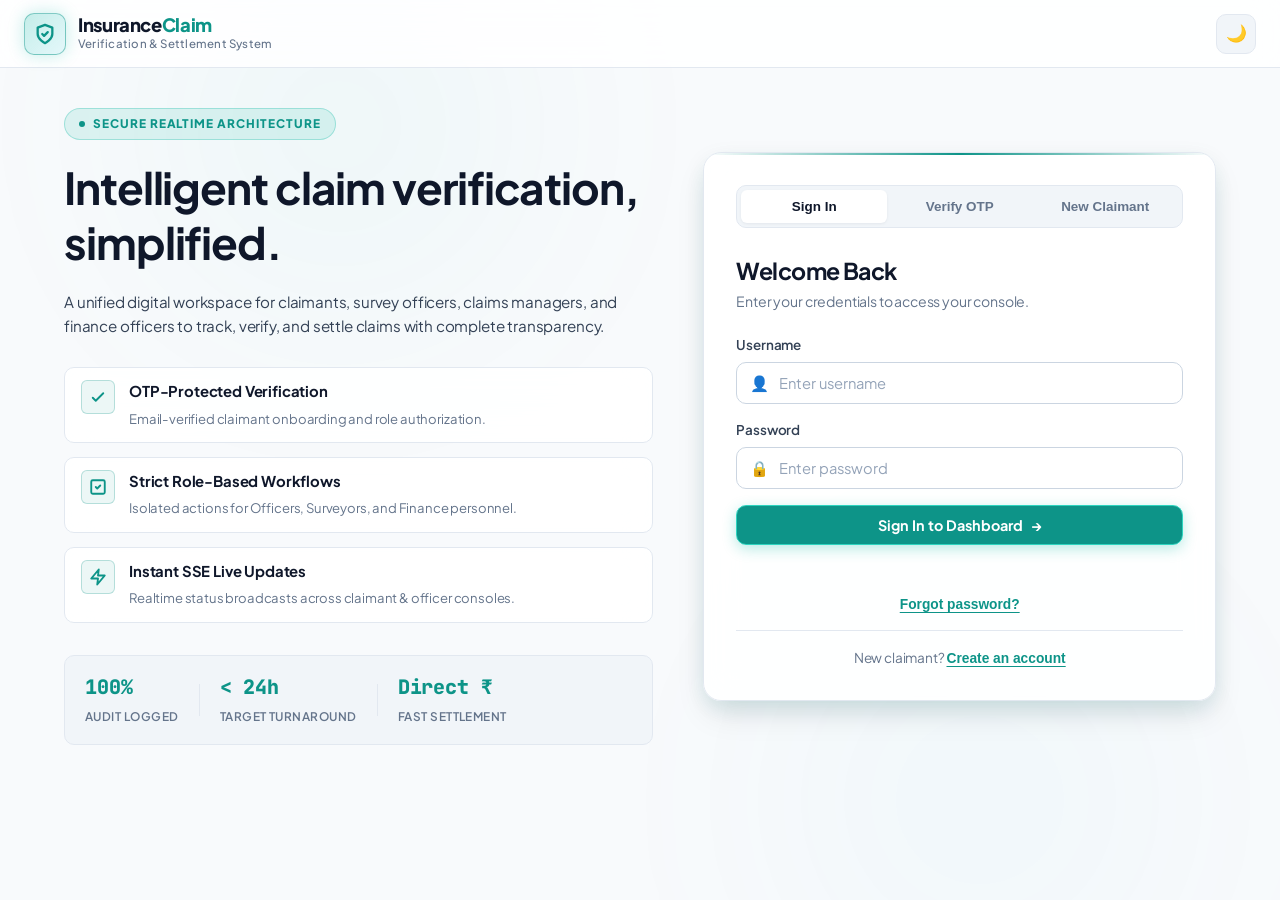
==== commit d4e7a051: "Updated" ====
--- a/backend/src/main/resources/static/index.html
+++ b/backend/src/main/resources/static/index.html
@@ -1,132 +1,482 @@
 <!DOCTYPE html>
-<html lang="en">
+<html lang="en" data-theme="dark">
 <head>
   <meta charset="UTF-8" />
   <meta name="viewport" content="width=device-width, initial-scale=1.0" />
-  <title>Insurance Claim Verification</title>
-  <link rel="stylesheet" href="style.css" />
+  <meta name="color-scheme" content="dark light" />
+  <title>Insurance Claim Verification System | Modern Real-Time Claim Operations</title>
+  
+  <!-- Modern Typography: Plus Jakarta Sans & JetBrains Mono -->
+  <link rel="preconnect" href="https://fonts.googleapis.com" />
+  <link rel="preconnect" href="https://fonts.gstatic.com" crossorigin />
+  <link href="https://fonts.googleapis.com/css2?family=JetBrains+Mono:wght@400;500;600&family=Plus+Jakarta+Sans:wght@300;400;500;600;700;800&display=swap" rel="stylesheet" />
+  
+  <link rel="stylesheet" href="style.css?v=20260927" />
+
+  <!-- Theme initialization to prevent Flash of Unstyled Content (FOUC) -->
+  <script>
+    (function () {
+      try {
+        const savedTheme = localStorage.getItem("claim_theme");
+        const systemPrefersDark = window.matchMedia("(prefers-color-scheme: dark)").matches;
+        const activeTheme = savedTheme ? savedTheme : (systemPrefersDark ? "dark" : "light");
+        document.documentElement.setAttribute("data-theme", activeTheme);
+        const metaTheme = document.querySelector('meta[name="color-scheme"]');
+        if (metaTheme) metaTheme.content = activeTheme === "dark" ? "dark light" : "light dark";
+      } catch (e) {}
+    })();
+  </script>
 </head>
 <body>
+
+<!-- Ambient Background Glow Accents -->
+<div class="ambient-glow glow-teal" aria-hidden="true"></div>
+<div class="ambient-glow glow-cyan" aria-hidden="true"></div>
+
+<!-- Global Top Header -->
 <header class="app-header">
   <div class="header-inner">
     <div class="brand-wrap">
-      <div class="brand-mark">✓</div>
-      <div><div class="brand">Insurance Claim</div><small>Verification System</small></div>
+      <div class="brand-mark">
+        <svg viewBox="0 0 24 24" width="22" height="22" fill="none" stroke="currentColor" stroke-width="2.5" stroke-linecap="round" stroke-linejoin="round">
+          <path d="M12 22s8-4 8-10V5l-8-3-8 3v7c0 6 8 10 8 10z"></path>
+          <path d="m9 12 2 2 4-4"></path>
+        </svg>
+      </div>
+      <div>
+        <div class="brand">Insurance<span class="brand-accent">Claim</span></div>
+        <small class="brand-sub">Verification &amp; Settlement System</small>
+      </div>
     </div>
-    <div id="liveBadge" class="live-badge hidden">● LIVE</div>
+    
+    <div class="header-controls">
+      <div id="liveBadge" class="live-badge hidden" title="Realtime SSE Synchronization Active">
+        <span class="pulse-dot"></span>
+        <span class="live-text">LIVE SYNC</span>
+      </div>
+
+      <button id="themeToggleBtn" class="theme-toggle-btn" type="button" aria-label="Toggle dark/light mode" title="Toggle theme">
+        <span class="theme-icon icon-sun">☀️</span>
+        <span class="theme-icon icon-moon">🌙</span>
+      </button>
+    </div>
   </div>
 </header>
 
-<main>
+<main class="app-main">
+  <!-- ================= AUTHENTICATION VIEW ================= -->
   <section id="authView" class="auth-shell">
     <div class="auth-intro">
-      <span class="eyebrow">SECURE ACCESS</span>
-      <h1>Your claim journey, kept simple.</h1>
-      <p>Sign in to track claims, submit documents and follow every verification step from one secure workspace.</p>
+      <div class="intro-badge">
+        <span class="badge-dot"></span>
+        <span>SECURE REALTIME ARCHITECTURE</span>
+      </div>
+      <h1>Intelligent claim verification, simplified.</h1>
+      <p>A unified digital workspace for claimants, survey officers, claims managers, and finance officers to track, verify, and settle claims with complete transparency.</p>
+      
       <div class="feature-list">
-        <div><span>✓</span><div><b>Email verification</b><small>OTP-based account activation</small></div></div>
-        <div><span>✓</span><div><b>Role-based access</b><small>Each role sees its permitted workflow</small></div></div>
-        <div><span>✓</span><div><b>Real-time updates</b><small>Claim status changes appear instantly</small></div></div>
+        <div class="feature-item">
+          <div class="feature-icon">
+            <svg viewBox="0 0 24 24" width="18" height="18" fill="none" stroke="currentColor" stroke-width="2.5" stroke-linecap="round" stroke-linejoin="round"><path d="m5 13 4 4L19 7"/></svg>
+          </div>
+          <div>
+            <b>OTP-Protected Verification</b>
+            <small>Email-verified claimant onboarding and role authorization.</small>
+          </div>
+        </div>
+        <div class="feature-item">
+          <div class="feature-icon">
+            <svg viewBox="0 0 24 24" width="18" height="18" fill="none" stroke="currentColor" stroke-width="2.5" stroke-linecap="round" stroke-linejoin="round"><rect width="18" height="18" x="3" y="3" rx="2"/><path d="m9 12 2 2 4-4"/></svg>
+          </div>
+          <div>
+            <b>Strict Role-Based Workflows</b>
+            <small>Isolated actions for Officers, Surveyors, and Finance personnel.</small>
+          </div>
+        </div>
+        <div class="feature-item">
+          <div class="feature-icon">
+            <svg viewBox="0 0 24 24" width="18" height="18" fill="none" stroke="currentColor" stroke-width="2.5" stroke-linecap="round" stroke-linejoin="round"><path d="M13 2 3 14h9l-1 8 10-12h-9l1-8z"/></svg>
+          </div>
+          <div>
+            <b>Instant SSE Live Updates</b>
+            <small>Realtime status broadcasts across claimant &amp; officer consoles.</small>
+          </div>
+        </div>
+      </div>
+
+      <div class="auth-stats-preview">
+        <div class="preview-stat">
+          <strong>100%</strong>
+          <span>Audit Logged</span>
+        </div>
+        <div class="preview-stat-divider"></div>
+        <div class="preview-stat">
+          <strong>&lt; 24h</strong>
+          <span>Target Turnaround</span>
+        </div>
+        <div class="preview-stat-divider"></div>
+        <div class="preview-stat">
+          <strong>Direct ₹</strong>
+          <span>Fast Settlement</span>
+        </div>
       </div>
     </div>
+
     <div class="auth-card">
-      <div class="auth-tabs">
-        <button class="tab active" data-view="loginPanel">Login</button>
-        <button class="tab" data-view="verifyPanel">Verify Email</button>
-        <button class="tab" data-view="registerPanel">Create Account</button>
-      </div>
-      <section id="loginPanel" class="auth-panel">
-        <h2>Welcome back</h2><p class="hint">Sign in using your verified account.</p>
-        <form id="loginForm"><label for="username">Username</label><input id="username" autocomplete="username" required /><label for="password">Password</label><input id="password" type="password" autocomplete="current-password" required /><button class="primary wide" type="submit">Login</button></form>
-        <p id="loginMessage" class="message"></p><div class="auth-links"><button type="button" class="link-button" data-view="forgotPanel">Forgot password?</button></div><div class="auth-note">New claimant? <button type="button" class="link-button" data-view="registerPanel">Create an account</button></div>
-      </section>
-      <section id="forgotPanel" class="auth-panel hidden">
-        <h2>Forgot password?</h2><p class="hint">Enter your registered email and we will send a password reset OTP.</p>
-        <form id="forgotForm"><label for="forgotEmail">Email</label><input id="forgotEmail" type="email" autocomplete="email" required /><button class="primary wide" type="submit">Send Reset OTP</button></form>
-        <p id="forgotMessage" class="message"></p><div class="auth-links"><button type="button" class="link-button" data-view="resetPasswordPanel">I have the OTP</button> · <button type="button" class="link-button" data-view="loginPanel">Back to Login</button></div>
-      </section>
-      <section id="resetPasswordPanel" class="auth-panel hidden">
-        <h2>Reset password</h2><p class="hint">Enter the OTP from your email and choose a new password.</p>
-        <form id="resetPasswordForm"><label for="resetEmail">Email</label><input id="resetEmail" type="email" autocomplete="email" required /><label for="resetOtp">6-digit OTP</label><input id="resetOtp" inputmode="numeric" maxlength="6" pattern="[0-9]{6}" placeholder="123456" required /><label for="resetNewPassword">New Password</label><input id="resetNewPassword" type="password" minlength="6" autocomplete="new-password" required /><label for="resetConfirmPassword">Confirm New Password</label><input id="resetConfirmPassword" type="password" minlength="6" autocomplete="new-password" required /><button class="primary wide" type="submit">Reset Password</button></form>
-        <p id="resetMessage" class="message"></p><div class="auth-links"><button type="button" class="link-button" data-view="forgotPanel">Request another OTP</button> · <button type="button" class="link-button" data-view="loginPanel">Back to Login</button></div>
-      </section>
-      <section id="verifyPanel" class="auth-panel hidden">
-        <h2>Verify your email</h2><p class="hint">Enter the OTP sent to your registered email address.</p>
-        <form id="verifyForm"><label for="otpUsername">Username</label><input id="otpUsername" autocomplete="username" required /><label for="otp">6-digit OTP</label><input id="otp" inputmode="numeric" maxlength="6" pattern="[0-9]{6}" placeholder="123456" required /><button class="primary wide" type="submit">Verify Email</button></form>
-        <div class="button-row"><button class="secondary" id="resendOtpBtn" type="button">Resend OTP</button></div><p id="otpMessage" class="message"></p>
-      </section>
-      <section id="registerPanel" class="auth-panel hidden">
-        <h2>Create claimant account</h2><p class="hint">Claimants can register themselves. Staff accounts are created by an administrator.</p>
-        <form id="registerForm"><label for="regFullName">Full Name</label><input id="regFullName" required /><label for="regEmail">Email</label><input id="regEmail" type="email" required /><label for="regUsername">Username</label><input id="regUsername" autocomplete="username" required /><label for="regPassword">Password</label><input id="regPassword" type="password" minlength="6" autocomplete="new-password" required /><button class="primary wide" type="submit">Create Claimant Account</button></form>
-        <p id="registerMessage" class="message"></p>
+      <div class="auth-tabs" role="tablist">
+        <button class="tab active" data-view="loginPanel" role="tab" aria-selected="true">Sign In</button>
+        <button class="tab" data-view="verifyPanel" role="tab" aria-selected="false">Verify OTP</button>
+        <button class="tab" data-view="registerPanel" role="tab" aria-selected="false">New Claimant</button>
+      </div>
+
+      <!-- Login Panel -->
+      <section id="loginPanel" class="auth-panel" role="tabpanel">
+        <div class="panel-header">
+          <h2>Welcome Back</h2>
+          <p class="hint">Enter your credentials to access your console.</p>
+        </div>
+        <form id="loginForm" autocomplete="on">
+          <div class="form-group">
+            <label for="username">Username</label>
+            <div class="input-wrap">
+              <span class="input-icon">👤</span>
+              <input id="username" placeholder="Enter username" autocomplete="username" required />
+            </div>
+          </div>
+          <div class="form-group">
+            <label for="password">Password</label>
+            <div class="input-wrap">
+              <span class="input-icon">🔒</span>
+              <input id="password" type="password" placeholder="Enter password" autocomplete="current-password" required />
+            </div>
+          </div>
+          <button class="btn btn-primary wide" type="submit">
+            <span>Sign In to Dashboard</span>
+            <span class="btn-arrow">→</span>
+          </button>
+        </form>
+        <p id="loginMessage" class="message" role="status"></p>
+        <div class="auth-links">
+          <button type="button" class="link-button" data-view="forgotPanel">Forgot password?</button>
+        </div>
+        <div class="auth-note">
+          New claimant? <button type="button" class="link-button" data-view="registerPanel">Create an account</button>
+        </div>
+      </section>
+
+      <!-- Forgot Password Panel -->
+      <section id="forgotPanel" class="auth-panel hidden" role="tabpanel">
+        <div class="panel-header">
+          <h2>Forgot Password</h2>
+          <p class="hint">Enter your registered email and we will dispatch a 6-digit reset OTP.</p>
+        </div>
+        <form id="forgotForm">
+          <div class="form-group">
+            <label for="forgotEmail">Email Address</label>
+            <div class="input-wrap">
+              <span class="input-icon">✉️</span>
+              <input id="forgotEmail" type="email" placeholder="name@example.com" autocomplete="email" required />
+            </div>
+          </div>
+          <button class="btn btn-primary wide" type="submit">
+            <span>Send Reset OTP</span>
+            <span class="btn-arrow">→</span>
+          </button>
+        </form>
+        <p id="forgotMessage" class="message" role="status"></p>
+        <div class="auth-links">
+          <button type="button" class="link-button" data-view="resetPasswordPanel">I already have an OTP</button>
+          <span class="link-sep">·</span>
+          <button type="button" class="link-button" data-view="loginPanel">Back to Login</button>
+        </div>
+      </section>
+
+      <!-- Reset Password Panel -->
+      <section id="resetPasswordPanel" class="auth-panel hidden" role="tabpanel">
+        <div class="panel-header">
+          <h2>Set New Password</h2>
+          <p class="hint">Enter the OTP received on your email and choose a strong password.</p>
+        </div>
+        <form id="resetPasswordForm">
+          <div class="form-group">
+            <label for="resetEmail">Email Address</label>
+            <div class="input-wrap">
+              <span class="input-icon">✉️</span>
+              <input id="resetEmail" type="email" autocomplete="email" placeholder="name@example.com" required />
+            </div>
+          </div>
+          <div class="form-group">
+            <label for="resetOtp">6-Digit OTP</label>
+            <div class="input-wrap">
+              <span class="input-icon">🔑</span>
+              <input id="resetOtp" inputmode="numeric" maxlength="6" pattern="[0-9]{6}" placeholder="123456" class="mono-input" required />
+            </div>
+          </div>
+          <div class="form-group">
+            <label for="resetNewPassword">New Password</label>
+            <div class="input-wrap">
+              <span class="input-icon">🔒</span>
+              <input id="resetNewPassword" type="password" minlength="6" autocomplete="new-password" placeholder="Min. 6 characters" required />
+            </div>
+          </div>
+          <div class="form-group">
+            <label for="resetConfirmPassword">Confirm New Password</label>
+            <div class="input-wrap">
+              <span class="input-icon">🔒</span>
+              <input id="resetConfirmPassword" type="password" minlength="6" autocomplete="new-password" placeholder="Repeat password" required />
+            </div>
+          </div>
+          <button class="btn btn-primary wide" type="submit">
+            <span>Reset Password</span>
+            <span class="btn-arrow">✓</span>
+          </button>
+        </form>
+        <p id="resetMessage" class="message" role="status"></p>
+        <div class="auth-links">
+          <button type="button" class="link-button" data-view="forgotPanel">Request another OTP</button>
+          <span class="link-sep">·</span>
+          <button type="button" class="link-button" data-view="loginPanel">Back to Login</button>
+        </div>
+      </section>
+
+      <!-- OTP Verification Panel -->
+      <section id="verifyPanel" class="auth-panel hidden" role="tabpanel">
+        <div class="panel-header">
+          <h2>Verify Account Email</h2>
+          <p class="hint">Enter the 6-digit confirmation code sent to your inbox.</p>
+        </div>
+        <form id="verifyForm">
+          <div class="form-group">
+            <label for="otpUsername">Username</label>
+            <div class="input-wrap">
+              <span class="input-icon">👤</span>
+              <input id="otpUsername" placeholder="Enter your username" autocomplete="username" required />
+            </div>
+          </div>
+          <div class="form-group">
+            <label for="otp">6-Digit OTP</label>
+            <div class="input-wrap">
+              <span class="input-icon">🔑</span>
+              <input id="otp" inputmode="numeric" maxlength="6" pattern="[0-9]{6}" placeholder="000000" class="mono-input" required />
+            </div>
+          </div>
+          <button class="btn btn-primary wide" type="submit">
+            <span>Verify &amp; Activate</span>
+            <span class="btn-arrow">→</span>
+          </button>
+        </form>
+        <div class="button-row">
+          <button class="btn btn-secondary" id="resendOtpBtn" type="button">Resend Code</button>
+        </div>
+        <p id="otpMessage" class="message" role="status"></p>
+        <div class="auth-links">
+          <button type="button" class="link-button" data-view="loginPanel">Back to Login</button>
+        </div>
+      </section>
+
+      <!-- Claimant Registration Panel -->
+      <section id="registerPanel" class="auth-panel hidden" role="tabpanel">
+        <div class="panel-header">
+          <h2>Create Claimant Account</h2>
+          <p class="hint">Claimants self-register. Staff accounts are provisioned by an Administrator.</p>
+        </div>
+        <form id="registerForm">
+          <div class="form-group">
+            <label for="regFullName">Full Name</label>
+            <div class="input-wrap">
+              <span class="input-icon">🪪</span>
+              <input id="regFullName" placeholder="e.g. John Doe" required />
+            </div>
+          </div>
+          <div class="form-group">
+            <label for="regEmail">Email Address</label>
+            <div class="input-wrap">
+              <span class="input-icon">✉️</span>
+              <input id="regEmail" type="email" placeholder="john@example.com" required />
+            </div>
+          </div>
+          <div class="form-group">
+            <label for="regUsername">Desired Username</label>
+            <div class="input-wrap">
+              <span class="input-icon">👤</span>
+              <input id="regUsername" autocomplete="username" placeholder="johndoe" required />
+            </div>
+          </div>
+          <div class="form-group">
+            <label for="regPassword">Password</label>
+            <div class="input-wrap">
+              <span class="input-icon">🔒</span>
+              <input id="regPassword" type="password" minlength="6" autocomplete="new-password" placeholder="At least 6 characters" required />
+            </div>
+          </div>
+          <button class="btn btn-primary wide" type="submit">
+            <span>Register &amp; Send Verification OTP</span>
+            <span class="btn-arrow">→</span>
+          </button>
+        </form>
+        <p id="registerMessage" class="message" role="status"></p>
+        <div class="auth-note">
+          Already registered? <button type="button" class="link-button" data-view="loginPanel">Sign in</button>
+        </div>
       </section>
     </div>
   </section>
 
+  <!-- ================= DASHBOARD VIEW ================= -->
   <section id="dashboardView" class="hidden dashboard-layout">
+    <!-- Sidebar -->
     <aside class="sidebar">
-      <div class="sidebar-brand"><div class="sidebar-shield">✓</div><div><b>Insurance Claim</b><small>Verification System</small></div></div>
-      <div class="sidebar-profile"><div class="avatar" id="avatarLetter">U</div><div><b id="sidebarName">User</b><small id="sidebarRole">Role</small></div></div>
-      <nav id="sideNav" class="side-nav"></nav>
-      <button class="logout-side" id="logoutBtn">↪ <span>Logout</span></button>
+      <div class="sidebar-brand">
+        <div class="sidebar-shield">
+          <svg viewBox="0 0 24 24" width="20" height="20" fill="none" stroke="currentColor" stroke-width="2.5" stroke-linecap="round" stroke-linejoin="round">
+            <path d="M12 22s8-4 8-10V5l-8-3-8 3v7c0 6 8 10 8 10z"></path>
+            <path d="m9 12 2 2 4-4"></path>
+          </svg>
+        </div>
+        <div>
+          <b>Insurance<span class="brand-accent">Claim</span></b>
+          <small>Verification Engine</small>
+        </div>
+      </div>
+
+      <div class="sidebar-profile">
+        <div class="avatar" id="avatarLetter">U</div>
+        <div class="profile-info">
+          <b id="sidebarName">User</b>
+          <span class="sidebar-role-badge" id="sidebarRole">Role</span>
+        </div>
+      </div>
+
+      <nav id="sideNav" class="side-nav" aria-label="Main Navigation"></nav>
+
+      <div class="sidebar-bottom">
+        <button class="logout-side" id="logoutBtn" type="button" title="Sign out of console">
+          <span class="logout-icon">↪</span>
+          <span>Sign Out</span>
+        </button>
+      </div>
     </aside>
 
+    <!-- Main Content Area -->
     <section class="dashboard-main">
       <div class="dashboard-top">
-        <div><span class="eyebrow">MY WORKSPACE</span><h2 id="dashboardHeading">Dashboard</h2><p id="userInfo"></p></div>
-        <div class="top-actions"><span id="roleBadge" class="role-badge">USER</span><button class="secondary mobile-logout" id="mobileLogoutBtn">Logout</button></div>
-      </div>
-
+        <div class="heading-group">
+          <span class="eyebrow">CONSOLE WORKSPACE</span>
+          <h2 id="dashboardHeading">Dashboard</h2>
+          <p id="userInfo" class="user-meta-line"></p>
+        </div>
+        <div class="top-actions">
+          <span id="roleBadge" class="role-badge">USER</span>
+          <button class="btn btn-secondary mobile-logout" id="mobileLogoutBtn" type="button">Logout</button>
+        </div>
+      </div>
+
+      <!-- KPI Metrics Strip -->
       <div class="kpi-grid">
-        <div class="kpi-card">
-          <div class="kpi-head"><span>Total Claims</span><span class="kpi-icon">Σ</span></div>
+        <div class="kpi-card" tabindex="0">
+          <div class="kpi-head">
+            <span>Total Claims</span>
+            <span class="kpi-icon kpi-teal">
+              <svg viewBox="0 0 24 24" width="18" height="18" fill="none" stroke="currentColor" stroke-width="2"><path d="M14 2H6a2 2 0 0 0-2 2v16a2 2 0 0 0 2 2h12a2 2 0 0 0 2-2V8z"/><polyline points="14 2 14 8 20 8"/></svg>
+            </span>
+          </div>
           <div class="kpi-value" id="statTotal">0</div>
-          <div class="kpi-sub">Registered claims</div>
-        </div>
-        <div class="kpi-card">
-          <div class="kpi-head"><span>Under Review</span><span class="kpi-icon kpi-amber">⏳</span></div>
+          <div class="kpi-sub">Registered across portfolio</div>
+        </div>
+
+        <div class="kpi-card" tabindex="0">
+          <div class="kpi-head">
+            <span>Under Review</span>
+            <span class="kpi-icon kpi-amber">
+              <svg viewBox="0 0 24 24" width="18" height="18" fill="none" stroke="currentColor" stroke-width="2"><circle cx="12" cy="12" r="10"/><polyline points="12 6 12 12 16 14"/></svg>
+            </span>
+          </div>
           <div class="kpi-value text-amber" id="statPending">0</div>
-          <div class="kpi-sub">Verification &amp; Survey</div>
-        </div>
-        <div class="kpi-card">
-          <div class="kpi-head"><span>Approved</span><span class="kpi-icon kpi-blue">✓</span></div>
-          <div class="kpi-value text-blue" id="statApproved">0</div>
-          <div class="kpi-sub">Ready for settlement</div>
-        </div>
-        <div class="kpi-card">
-          <div class="kpi-head"><span>Settled Amount</span><span class="kpi-icon kpi-emerald">₹</span></div>
-          <div class="kpi-value text-emerald" id="statSettled">₹0</div>
-          <div class="kpi-sub">Disbursed to claimants</div>
-        </div>
-      </div>
-
+          <div class="kpi-sub">Awaiting Officer/Survey action</div>
+        </div>
+
+        <div class="kpi-card" tabindex="0">
+          <div class="kpi-head">
+            <span>Approved</span>
+            <span class="kpi-icon kpi-cyan">
+              <svg viewBox="0 0 24 24" width="18" height="18" fill="none" stroke="currentColor" stroke-width="2"><path d="M22 11.08V12a10 10 0 1 1-5.93-9.14"/><polyline points="22 4 12 14.01 9 11.01"/></svg>
+            </span>
+          </div>
+          <div class="kpi-value text-cyan" id="statApproved">0</div>
+          <div class="kpi-sub">Ready for settlement payout</div>
+        </div>
+
+        <div class="kpi-card" tabindex="0">
+          <div class="kpi-head">
+            <span>Disbursed Amount</span>
+            <span class="kpi-icon kpi-emerald">₹</span>
+          </div>
+          <div class="kpi-value text-emerald mono-value" id="statSettled">₹0</div>
+          <div class="kpi-sub">Total settled to claimants</div>
+        </div>
+      </div>
+
+      <!-- ================= VIEW: OVERVIEW ================= -->
       <section id="view-overview" class="dash-view">
         <div class="dashboard-welcome">
-          <div><span class="eyebrow">WELCOME BACK</span><h3 id="welcomeTitle">Welcome</h3><p id="welcomeText">Your claim journey is ready.</p></div>
+          <div class="welcome-text-wrap">
+            <span class="eyebrow">WELCOME BACK</span>
+            <h3 id="welcomeTitle">Welcome</h3>
+            <p id="welcomeText">Your claim journey is ready.</p>
+          </div>
+          <div class="welcome-quick-badge">
+            <span class="badge-dot pulse-teal"></span>
+            <span>All systems nominal</span>
+          </div>
         </div>
 
         <div class="overview-focus">
           <article class="current-claim-card">
-            <div class="section-head-line"><div><span class="eyebrow">CURRENT CLAIM</span><h3 id="currentClaimTitle">No active claim</h3></div><span id="currentClaimStatus" class="status status-muted">—</span></div>
+            <div class="section-head-line">
+              <div>
+                <span class="eyebrow">HIGHLIGHTED CLAIM</span>
+                <h3 id="currentClaimTitle" class="mono-title">No active claim</h3>
+              </div>
+              <span id="currentClaimStatus" class="status status-muted">—</span>
+            </div>
+
             <div class="claim-focus-body">
               <div class="claim-facts">
-                <div><span>Policy</span><strong id="currentPolicy">—</strong></div>
-                <div><span>Claim amount</span><strong id="currentAmount">—</strong></div>
-                <div><span>Incident</span><strong id="currentIncident">—</strong></div>
-                <button id="currentClaimButton" class="primary" type="button">View Claims →</button>
-              </div>
+                <div class="fact-box">
+                  <span class="fact-label">Policy Number</span>
+                  <strong id="currentPolicy" class="mono-value">—</strong>
+                </div>
+                <div class="fact-box">
+                  <span class="fact-label">Claim Amount</span>
+                  <strong id="currentAmount" class="mono-value fact-highlight">—</strong>
+                </div>
+                <div class="fact-box">
+                  <span class="fact-label">Incident Type</span>
+                  <strong id="currentIncident">—</strong>
+                </div>
+                <button id="currentClaimButton" class="btn btn-primary" type="button">
+                  <span>View Claims</span>
+                  <span class="btn-arrow">→</span>
+                </button>
+              </div>
+
               <div class="journey-wrap">
-                <div class="journey-line"></div>
+                <div class="journey-header-label">Workflow Progress Pipeline</div>
                 <div id="claimJourney" class="claim-journey"></div>
-                <div class="journey-caption"><span id="journeyCurrentText">No claim selected</span><span id="journeyNextText"></span></div>
+                <div class="journey-caption">
+                  <span id="journeyCurrentText">No claim selected</span>
+                  <span id="journeyNextText"></span>
+                </div>
               </div>
             </div>
           </article>
 
           <aside class="dashboard-side-card">
-            <div class="mini-icon">✦</div>
-            <span class="eyebrow">AT A GLANCE</span>
-            <strong id="glanceCount">0 claims</strong>
+            <div class="side-card-top">
+              <div class="mini-icon">✦</div>
+              <span class="eyebrow">PORTFOLIO ACTIVITY</span>
+            </div>
+            <strong id="glanceCount" class="glance-counter">0 claims</strong>
             <p id="glanceText">Your latest claim updates will appear here.</p>
             <div id="recentUpdate" class="recent-update">No recent update.</div>
           </aside>
@@ -134,39 +484,326 @@
 
         <div class="dashboard-bottom">
           <div class="panel quick-panel">
-            <div class="panel-head"><div><h3>Quick Actions</h3><p>Only what you need right now</p></div></div>
+            <div class="panel-head">
+              <div>
+                <h3>Role Fast Actions</h3>
+                <p>One-click shortcuts tailored to your credentials</p>
+              </div>
+            </div>
             <div id="quickActions" class="quick-grid"></div>
           </div>
+
           <div class="panel reassurance-panel">
-            <span class="eyebrow">CLAIM JOURNEY</span>
-            <h3>Simple. Clear. Trackable.</h3>
-            <p>Your claim moves through each stage with every action recorded in the system.</p>
-            <div class="tiny-journey"><span>Submit</span><i></i><span>Verify</span><i></i><span>Survey</span><i></i><span>Approve</span><i></i><span>Settle</span></div>
-          </div>
-        </div>
-      </section>
-
+            <div class="reassurance-glow"></div>
+            <span class="eyebrow">STANDARDIZED TIMELINE</span>
+            <h3>Simple. Transparent. Auditable.</h3>
+            <p>Every transition is cryptographically logged with actor IDs, timestamps, and settlement audit trails.</p>
+            <div class="tiny-journey">
+              <span>Submit</span><i></i>
+              <span>Verify</span><i></i>
+              <span>Survey</span><i></i>
+              <span>Approve</span><i></i>
+              <span>Settle</span>
+            </div>
+          </div>
+        </div>
+      </section>
+
+      <!-- ================= VIEW: USERS (ADMIN ONLY) ================= -->
       <section id="view-users" class="dash-view hidden">
-        <div class="page-heading"><div><span class="eyebrow">ADMINISTRATION</span><h2>User Management</h2><p>Create and manage authorized staff accounts.</p></div><button class="secondary" id="refreshUsersBtn">Refresh</button></div>
-        <div class="card"><div class="section-heading"><div><h3>Create Staff Account</h3><p class="hint">Staff cannot self-register. Choose their role and send an OTP to their email.</p></div></div>
-          <form id="userForm"><div class="grid2"><div><label>Full Name</label><input id="newFullName" required /></div><div><label>Email</label><input id="newEmail" type="email" required /></div><div><label>Username</label><input id="newUsername" required /></div><div><label>Temporary Password</label><input id="newPassword" type="password" minlength="6" required /></div></div><label>Staff Role</label><select id="newRole" required><option value="CLAIM_OFFICER">Claim Officer</option><option value="SURVEYOR">Surveyor</option><option value="FINANCE_OFFICER">Finance Officer</option></select><button type="submit">Create Staff Account &amp; Send OTP</button><span id="userMessage" class="message"></span></form>
-        </div>
-        <div class="card"><div class="section-heading"><div><h3>Accounts</h3><p class="hint">Activate or deactivate staff access.</p></div></div><div id="usersList" class="users-list"></div></div>
-      </section>
-
-      <section id="view-password" class="dash-view hidden"><div class="page-heading"><div><span class="eyebrow">ACCOUNT SECURITY</span><h2>Change Password</h2><p>Update the password for your current account.</p></div></div><div class="card form-card password-card"><form id="changePasswordForm"><label for="currentPassword">Current Password</label><input id="currentPassword" type="password" autocomplete="current-password" required /><label for="newPasswordChange">New Password</label><input id="newPasswordChange" type="password" minlength="6" autocomplete="new-password" required /><label for="confirmPasswordChange">Confirm New Password</label><input id="confirmPasswordChange" type="password" minlength="6" autocomplete="new-password" required /><button type="submit">Change Password</button><span id="changePasswordMessage" class="message"></span></form></div></section>
-
-      <section id="view-claim" class="dash-view hidden"><div class="page-heading"><div><span class="eyebrow">CLAIMANT</span><h2>Submit New Claim</h2><p>Provide policy details and one supporting document.</p></div></div><div class="card form-card"><form id="claimForm"><div class="grid2"><div><label>Policy Number</label><input id="policyNumber" required placeholder="POL-5001" /></div><div><label>Claim Amount (₹)</label><input id="amount" type="number" min="1" step="0.01" required placeholder="150000" /></div></div><label>Description</label><textarea id="description" required placeholder="Describe the claim"></textarea><label>Supporting Document</label><input id="document" type="file" required accept=".pdf,.png,.jpg,.jpeg,.doc,.docx" /><button type="submit">Submit Claim</button><span id="submitMessage" class="message"></span></form></div></section>
-
-      <section id="view-claims" class="dash-view hidden"><div class="page-heading"><div><span class="eyebrow">WORKFLOW</span><h2 id="claimsTitle">Claims</h2><p id="claimsHint">Track current state, actions and workflow history.</p></div><button class="secondary" id="refreshBtn">Refresh</button></div><div id="claimsList" class="claims-list"></div></section>
+        <div class="page-heading">
+          <div>
+            <span class="eyebrow">ADMINISTRATION CONSOLE</span>
+            <h2>Staff Access Control</h2>
+            <p>Provision and govern authorized staff accounts across Claim Officers, Surveyors, and Finance Officers.</p>
+          </div>
+          <button class="btn btn-secondary" id="refreshUsersBtn" type="button">
+            <span>Refresh Staff</span>
+            <span class="btn-icon">↻</span>
+          </button>
+        </div>
+
+        <div class="card form-card">
+          <div class="section-heading">
+            <div>
+              <h3>Provision New Staff Account</h3>
+              <p class="hint">Staff accounts cannot self-register. An activation OTP is sent immediately to the staff member's email.</p>
+            </div>
+          </div>
+          <form id="userForm">
+            <div class="grid2">
+              <div class="form-group">
+                <label for="newFullName">Staff Full Name</label>
+                <div class="input-wrap">
+                  <span class="input-icon">🪪</span>
+                  <input id="newFullName" placeholder="e.g. Ramesh Kumar" required />
+                </div>
+              </div>
+              <div class="form-group">
+                <label for="newEmail">Corporate Email</label>
+                <div class="input-wrap">
+                  <span class="input-icon">✉️</span>
+                  <input id="newEmail" type="email" placeholder="ramesh@insurance.com" required />
+                </div>
+              </div>
+              <div class="form-group">
+                <label for="newUsername">Portal Username</label>
+                <div class="input-wrap">
+                  <span class="input-icon">👤</span>
+                  <input id="newUsername" placeholder="ramesh_officer" required />
+                </div>
+              </div>
+              <div class="form-group">
+                <label for="newPassword">Temporary Password</label>
+                <div class="input-wrap">
+                  <span class="input-icon">🔒</span>
+                  <input id="newPassword" type="password" minlength="6" placeholder="Min 6 characters" required />
+                </div>
+              </div>
+            </div>
+            <div class="form-group">
+              <label for="newRole">Operational Role Assignment</label>
+              <select id="newRole" required>
+                <option value="CLAIM_OFFICER">Claim Officer (Verification &amp; Fraud Review)</option>
+                <option value="SURVEYOR">Surveyor (Loss Assessment &amp; Inspection)</option>
+                <option value="FINANCE_OFFICER">Finance Officer (Settlement &amp; Disbursal)</option>
+              </select>
+            </div>
+            <button class="btn btn-primary" type="submit">
+              <span>Create Staff Account &amp; Send OTP</span>
+              <span class="btn-arrow">→</span>
+            </button>
+            <span id="userMessage" class="message" role="status"></span>
+          </form>
+        </div>
+
+        <div class="card">
+          <div class="section-heading">
+            <div>
+              <h3>Authorized Staff Directory</h3>
+              <p class="hint">Active personnel can process assigned steps; deactivated accounts cannot sign in.</p>
+            </div>
+          </div>
+          <div id="usersList" class="users-list"></div>
+        </div>
+      </section>
+
+      <!-- ================= VIEW: CHANGE PASSWORD ================= -->
+      <section id="view-password" class="dash-view hidden">
+        <div class="page-heading">
+          <div>
+            <span class="eyebrow">ACCOUNT INTEGRITY</span>
+            <h2>Change Password</h2>
+            <p>Update your authentication password to ensure session security.</p>
+          </div>
+        </div>
+        <div class="card form-card password-card">
+          <form id="changePasswordForm">
+            <div class="form-group">
+              <label for="currentPassword">Current Password</label>
+              <div class="input-wrap">
+                <span class="input-icon">🔒</span>
+                <input id="currentPassword" type="password" autocomplete="current-password" placeholder="Enter current password" required />
+              </div>
+            </div>
+            <div class="form-group">
+              <label for="newPasswordChange">New Password</label>
+              <div class="input-wrap">
+                <span class="input-icon">🔑</span>
+                <input id="newPasswordChange" type="password" minlength="6" autocomplete="new-password" placeholder="Choose a strong password" required />
+              </div>
+            </div>
+            <div class="form-group">
+              <label for="confirmPasswordChange">Confirm New Password</label>
+              <div class="input-wrap">
+                <span class="input-icon">🔑</span>
+                <input id="confirmPasswordChange" type="password" minlength="6" autocomplete="new-password" placeholder="Retype new password" required />
+              </div>
+            </div>
+            <button class="btn btn-primary" type="submit">
+              <span>Update Password</span>
+              <span class="btn-arrow">✓</span>
+            </button>
+            <span id="changePasswordMessage" class="message" role="status"></span>
+          </form>
+        </div>
+      </section>
+
+      <!-- ================= VIEW: SUBMIT CLAIM (CLAIMANT ONLY) ================= -->
+      <section id="view-claim" class="dash-view hidden">
+        <div class="page-heading">
+          <div>
+            <span class="eyebrow">CLAIM INTAKE</span>
+            <h2>Submit New Claim</h2>
+            <p>Provide verified policy details, financial loss estimate, and upload supporting proof.</p>
+          </div>
+        </div>
+        <div class="card form-card">
+          <form id="claimForm">
+            <div class="grid2">
+              <div class="form-group">
+                <label for="policyNumber">Policy Number</label>
+                <div class="input-wrap">
+                  <span class="input-icon">📜</span>
+                  <input id="policyNumber" required placeholder="POL-5001" class="mono-input" />
+                </div>
+              </div>
+              <div class="form-group">
+                <label for="amount">Estimated Claim Amount (₹)</label>
+                <div class="input-wrap">
+                  <span class="input-icon">₹</span>
+                  <input id="amount" type="number" min="1" step="0.01" required placeholder="150000" class="mono-input" />
+                </div>
+              </div>
+            </div>
+            <div class="form-group">
+              <label for="description">Incident Summary &amp; Loss Details</label>
+              <textarea id="description" rows="4" required placeholder="Describe the incident date, damages observed, and underlying cause..."></textarea>
+            </div>
+            <div class="form-group">
+              <label for="document">Supporting Document (Bills, Photos, Survey Reports)</label>
+              <div class="file-upload-zone" id="fileUploadZone">
+                <div class="file-zone-icon">📁</div>
+                <div class="file-zone-text">
+                  <span class="file-zone-prompt"><b>Click to browse</b> or drag and drop</span>
+                  <small>PDF, PNG, JPG, JPEG, DOC, DOCX up to 10MB</small>
+                </div>
+                <input id="document" type="file" required accept=".pdf,.png,.jpg,.jpeg,.doc,.docx" />
+                <div id="fileSelectedBadge" class="file-selected-badge hidden">
+                  <span class="doc-icon">📄</span>
+                  <span id="selectedFileName">No file selected</span>
+                </div>
+              </div>
+            </div>
+            <button class="btn btn-primary" type="submit">
+              <span>Submit Claim for Review</span>
+              <span class="btn-arrow">→</span>
+            </button>
+            <span id="submitMessage" class="message" role="status"></span>
+          </form>
+        </div>
+      </section>
+
+      <!-- ================= VIEW: CLAIMS LIST ================= -->
+      <section id="view-claims" class="dash-view hidden">
+        <div class="page-heading">
+          <div>
+            <span class="eyebrow">CLAIMS REGISTRY</span>
+            <h2 id="claimsTitle">Claims</h2>
+            <p id="claimsHint">Track current state, actions, and workflow history.</p>
+          </div>
+          <button class="btn btn-secondary" id="refreshBtn" type="button">
+            <span>Refresh Claims</span>
+            <span class="btn-icon">↻</span>
+          </button>
+        </div>
+
+        <!-- Claims Search & Filter Bar -->
+        <div class="claims-toolbar">
+          <div class="search-box">
+            <span class="search-icon">🔍</span>
+            <input id="claimSearchInput" type="text" placeholder="Search by claim ID, policy, claimant, description..." aria-label="Search claims" />
+            <button id="clearSearchBtn" class="clear-search-btn hidden" type="button" aria-label="Clear search">✕</button>
+          </div>
+          <div class="filter-group" id="claimFilterGroup">
+            <button class="filter-chip active" data-filter="ALL" type="button">All Claims</button>
+            <button class="filter-chip" data-filter="PENDING" type="button">Under Review</button>
+            <button class="filter-chip" data-filter="APPROVED" type="button">Approved</button>
+            <button class="filter-chip" data-filter="SETTLED" type="button">Settled</button>
+            <button class="filter-chip" data-filter="REJECTED" type="button">Rejected / Fraud</button>
+          </div>
+        </div>
+
+        <div class="claims-list-counter" id="claimsCountBar">Showing all claims</div>
+
+        <div id="claimsList" class="claims-list"></div>
+      </section>
     </section>
   </section>
 </main>
 
-<div id="actionModal" class="action-modal hidden" role="dialog" aria-modal="true" aria-labelledby="actionModalTitle"><div class="action-modal-card"><div class="modal-icon">!</div><div class="modal-content"><span class="eyebrow">CONFIRM ACTION</span><h3 id="actionModalTitle">Confirm</h3><p id="actionModalClaim" class="modal-claim"></p><p id="actionModalMessage" class="modal-message"></p>
-  <div id="settlementFields" class="settlement-fields hidden"><div class="settlement-heading">Payment Settlement</div><div class="settlement-grid"><div><label for="paymentMethod">Payment Method</label><select id="paymentMethod"><option value="">Select payment method</option><option value="BANK_TRANSFER">Bank Transfer</option><option value="UPI">UPI</option><option value="CHEQUE">Cheque</option></select></div><div><label for="settlementAmount">Settlement Amount (₹)</label><input id="settlementAmount" type="number" min="0.01" step="0.01" /></div></div><label for="transactionReference">Transaction / Reference Number</label><input id="transactionReference" maxlength="120" placeholder="Enter transaction or reference number" /><p class="settlement-hint">The settlement date and finance officer are recorded automatically in the claim history.</p></div>
-  <label for="actionModalNote">Optional note</label><textarea id="actionModalNote" rows="3" placeholder="Add a note for the audit history (optional)"></textarea><div class="modal-actions"><button type="button" class="secondary" id="actionCancelBtn">Cancel</button><button type="button" class="modal-confirm primary" id="actionConfirmBtn">Confirm</button></div></div></div></div>
-<div id="toast" class="toast hidden"></div>
-<script src="script.js?v=20260923"></script>
+<!-- ================= ACTION CONFIRMATION MODAL ================= -->
+<div id="actionModal" class="action-modal hidden" role="dialog" aria-modal="true" aria-labelledby="actionModalTitle">
+  <div class="action-modal-backdrop"></div>
+  <div class="action-modal-card">
+    <div class="modal-icon" id="actionModalIcon">!</div>
+    <div class="modal-content">
+      <span class="eyebrow">CONFIRM WORKFLOW ACTION</span>
+      <h3 id="actionModalTitle">Confirm</h3>
+      <p id="actionModalClaim" class="modal-claim mono-text"></p>
+      <p id="actionModalMessage" class="modal-message"></p>
+
+      <div id="settlementFields" class="settlement-fields hidden">
+        <div class="settlement-heading">
+          <span class="settle-badge">FINANCE</span>
+          <span>Payment Settlement Execution</span>
+        </div>
+        <div class="settlement-grid">
+          <div class="form-group">
+            <label for="paymentMethod">Payment Method</label>
+            <select id="paymentMethod">
+              <option value="">Select payment method</option>
+              <option value="BANK_TRANSFER">Bank Transfer (NEFT/RTGS/IMPS)</option>
+              <option value="UPI">Instant UPI</option>
+              <option value="CHEQUE">Corporate Cheque</option>
+            </select>
+          </div>
+          <div class="form-group">
+            <label for="settlementAmount">Settlement Amount (₹)</label>
+            <input id="settlementAmount" type="number" min="0.01" step="0.01" class="mono-input" />
+          </div>
+        </div>
+        <div class="form-group">
+          <label for="transactionReference">Transaction / UTR Reference</label>
+          <input id="transactionReference" maxlength="120" placeholder="e.g. UTR-20260927-48200192" class="mono-input" />
+        </div>
+        <p class="settlement-hint">Settlement date and finance officer credentials will be logged directly to the audit stream.</p>
+      </div>
+
+      <div class="form-group">
+        <label for="actionModalNote">Optional Audit Note</label>
+        <textarea id="actionModalNote" rows="3" placeholder="Add an optional comment for the claim audit ledger..."></textarea>
+      </div>
+
+      <div class="modal-actions">
+        <button type="button" class="btn btn-secondary" id="actionCancelBtn">Cancel</button>
+        <button type="button" class="btn modal-confirm btn-primary" id="actionConfirmBtn">Confirm</button>
+      </div>
+    </div>
+  </div>
+</div>
+
+<!-- ================= INLINE DOCUMENT PREVIEW MODAL ================= -->
+<div id="docPreviewModal" class="doc-modal hidden" role="dialog" aria-modal="true" aria-labelledby="docPreviewTitle">
+  <div class="doc-modal-backdrop" id="docModalBackdrop"></div>
+  <div class="doc-modal-card">
+    <div class="doc-modal-header">
+      <div class="doc-modal-title-group">
+        <div class="doc-modal-icon">📄</div>
+        <div>
+          <h3 id="docPreviewTitle">Document Preview</h3>
+          <p id="docPreviewMeta" class="doc-modal-sub">Loading file details...</p>
+        </div>
+      </div>
+      <div class="doc-modal-actions">
+        <a id="docPreviewDownloadBtn" class="btn btn-secondary btn-sm" href="#" download>Download ⤓</a>
+        <a id="docPreviewNewTabBtn" class="btn btn-secondary btn-sm" href="#" target="_blank" rel="noopener">Open Tab ↗</a>
+        <button id="docPreviewCloseBtn" class="modal-close-btn" type="button" aria-label="Close document preview">✕</button>
+      </div>
+    </div>
+    <div id="docPreviewContent" class="doc-modal-body">
+      <div class="doc-loading-spinner">Loading document...</div>
+    </div>
+  </div>
+</div>
+
+<!-- Toast Floating Notification -->
+<div id="toast" class="toast hidden" role="alert" aria-live="polite">
+  <span id="toastIcon" class="toast-icon">✓</span>
+  <span id="toastMessage"></span>
+</div>
+
+<script src="api-config.js?v=20260927"></script>
+<script src="script.js?v=20260927"></script>
 </body>
 </html>
--- a/backend/src/main/resources/static/style.css
+++ b/backend/src/main/resources/static/style.css
@@ -1,101 +1,270 @@
 /* =========================================================
-   CLEAN MINIMALIST LIGHT THEME (LINEAR / APPLE STYLE)
-   Insurance Claim Verification System
+   MODERN FINTECH TEAL & SLATE DESIGN SYSTEM
+   Insurance Claim Verification & Settlement System
    ========================================================= */
 
+@charset "UTF-8";
+
+/* Design Tokens & CSS Variables */
 :root {
-  --font: -apple-system, BlinkMacSystemFont, "Segoe UI", Roboto, "Inter", Helvetica, Arial, sans-serif;
-  --bg: #f8fafc;
-  --card-bg: #ffffff;
-  --card-sub: #f1f5f9;
-  --border: #e2e8f0;
-  --border-subtle: #cbd5e1;
-  --border-focus: #2563eb;
+  --font-sans: "Plus Jakarta Sans", -apple-system, BlinkMacSystemFont, "Segoe UI", Roboto, sans-serif;
+  --font-mono: "JetBrains Mono", ui-monospace, SFMono-Regular, Menlo, Monaco, Consolas, monospace;
+
+  /* Default Dark Fintech Palette (Obsidian Slate + Electric Teal) */
+  --bg-base: #070a13;
+  --bg-surface: #0f172a;
+  --bg-card: rgba(15, 23, 42, 0.78);
+  --bg-card-hover: rgba(22, 32, 56, 0.85);
+  --bg-card-sub: rgba(30, 41, 59, 0.6);
+  --bg-elevated: #1e293b;
+  --bg-input: rgba(11, 17, 32, 0.85);
+
+  --border-subtle: rgba(255, 255, 255, 0.08);
+  --border-medium: rgba(255, 255, 255, 0.14);
+  --border-strong: rgba(20, 184, 166, 0.35);
+  --border-focus: #14b8a6;
+
+  --text-main: #f8fafc;
+  --text-body: #cbd5e1;
+  --text-muted: #94a3b8;
+  --text-subtle: #64748b;
+
+  /* Primary Brand: Teal & Cyan */
+  --teal-50: #f0fdfa;
+  --teal-400: #2dd4bf;
+  --teal-500: #14b8a6;
+  --teal-600: #0d9488;
+  --teal-700: #0f766e;
   
+  --primary: #14b8a6;
+  --primary-hover: #2dd4bf;
+  --primary-active: #0d9488;
+  --primary-light: rgba(20, 184, 166, 0.14);
+  --primary-border: rgba(20, 184, 166, 0.3);
+  --primary-glow: 0 0 24px rgba(20, 184, 166, 0.35);
+
+  /* Functional Status Accents */
+  --emerald: #10b981;
+  --emerald-light: rgba(16, 185, 129, 0.15);
+  --emerald-border: rgba(16, 185, 129, 0.35);
+
+  --amber: #f59e0b;
+  --amber-light: rgba(245, 158, 11, 0.15);
+  --amber-border: rgba(245, 158, 11, 0.35);
+
+  --cyan: #06b6d4;
+  --cyan-light: rgba(6, 182, 212, 0.15);
+  --cyan-border: rgba(6, 182, 212, 0.35);
+
+  --indigo: #8b5cf6;
+  --indigo-light: rgba(139, 92, 246, 0.15);
+  --indigo-border: rgba(139, 92, 246, 0.35);
+
+  --rose: #f43f5e;
+  --rose-hover: #e11d48;
+  --rose-light: rgba(244, 63, 94, 0.15);
+  --rose-border: rgba(244, 63, 94, 0.35);
+
+  --purple: #d946ef;
+  --purple-light: rgba(217, 70, 239, 0.15);
+  --purple-border: rgba(217, 70, 239, 0.35);
+
+  /* Shadows & Glassmorphic Depths */
+  --shadow-sm: 0 2px 6px rgba(0, 0, 0, 0.25);
+  --shadow-md: 0 8px 24px -4px rgba(0, 0, 0, 0.35);
+  --shadow-lg: 0 20px 40px -8px rgba(0, 0, 0, 0.5);
+  --shadow-card: 0 4px 20px -2px rgba(0, 0, 0, 0.3), inset 0 1px 0 rgba(255, 255, 255, 0.08);
+  --shadow-glow: 0 0 35px -5px rgba(20, 184, 166, 0.2);
+
+  --radius-xs: 6px;
+  --radius-sm: 10px;
+  --radius-md: 14px;
+  --radius-lg: 18px;
+  --radius-xl: 24px;
+  --radius-full: 9999px;
+
+  --header-height: 68px;
+  --sidebar-width: 270px;
+  --transition-fast: 0.16s ease;
+  --transition-normal: 0.25s cubic-bezier(0.16, 1, 0.3, 1);
+  --backdrop-blur: blur(16px);
+}
+
+/* Light Theme Tokens */
+[data-theme="light"] {
+  --bg-base: #f8fafc;
+  --bg-surface: #ffffff;
+  --bg-card: rgba(255, 255, 255, 0.88);
+  --bg-card-hover: rgba(255, 255, 255, 0.98);
+  --bg-card-sub: #f1f5f9;
+  --bg-elevated: #ffffff;
+  --bg-input: #ffffff;
+
+  --border-subtle: #e2e8f0;
+  --border-medium: #cbd5e1;
+  --border-strong: rgba(13, 148, 136, 0.45);
+  --border-focus: #0d9488;
+
   --text-main: #0f172a;
   --text-body: #334155;
   --text-muted: #64748b;
   --text-subtle: #94a3b8;
-  
-  --primary: #2563eb;
-  --primary-hover: #1d4ed8;
-  --primary-light: #eff6ff;
-  --primary-border: #bfdbfe;
-
-  --success: #059669;
-  --success-hover: #047857;
-  --success-light: #ecfdf5;
-  --success-border: #a7f3d0;
-
-  --warning: #d97706;
-  --warning-light: #fffbeb;
-  --warning-border: #fde68a;
-
-  --danger: #dc2626;
-  --danger-hover: #b91c1c;
-  --danger-light: #fef2f2;
-  --danger-border: #fecaca;
-
-  --purple: #7c3aed;
-  --purple-light: #f5f3ff;
-  --purple-border: #ddd6fe;
-
-  --shadow-sm: 0 1px 2px 0 rgba(0, 0, 0, 0.04);
-  --shadow: 0 1px 3px 0 rgba(0, 0, 0, 0.05), 0 10px 25px -5px rgba(0, 0, 0, 0.04);
-  --shadow-md: 0 4px 6px -1px rgba(0, 0, 0, 0.06), 0 2px 4px -2px rgba(0, 0, 0, 0.04);
-  --shadow-lg: 0 20px 25px -5px rgba(0, 0, 0, 0.08), 0 8px 10px -6px rgba(0, 0, 0, 0.04);
-
-  --radius-sm: 8px;
-  --radius-md: 12px;
-  --radius-lg: 16px;
-  --radius-full: 9999px;
-}
-
-* { box-sizing: border-box; margin: 0; padding: 0; }
+
+  --primary: #0d9488;
+  --primary-hover: #0f766e;
+  --primary-active: #115e59;
+  --primary-light: rgba(13, 148, 136, 0.08);
+  --primary-border: rgba(13, 148, 136, 0.25);
+  --primary-glow: 0 4px 20px rgba(13, 148, 136, 0.2);
+
+  --emerald: #059669;
+  --emerald-light: #ecfdf5;
+  --emerald-border: #a7f3d0;
+
+  --amber: #d97706;
+  --amber-light: #fffbeb;
+  --amber-border: #fde68a;
+
+  --cyan: #0891b2;
+  --cyan-light: #ecfeff;
+  --cyan-border: #a5f3fc;
+
+  --indigo: #7c3aed;
+  --indigo-light: #f5f3ff;
+  --indigo-border: #ddd6fe;
+
+  --rose: #e11d48;
+  --rose-hover: #be123c;
+  --rose-light: #fff1f2;
+  --rose-border: #fecdd3;
+
+  --purple: #c026d3;
+  --purple-light: #fae8ff;
+  --purple-border: #f5d0fe;
+
+  --shadow-sm: 0 1px 3px rgba(15, 23, 42, 0.06);
+  --shadow-md: 0 4px 16px -2px rgba(15, 23, 42, 0.08);
+  --shadow-lg: 0 16px 32px -4px rgba(15, 23, 42, 0.1);
+  --shadow-card: 0 2px 12px -2px rgba(15, 23, 42, 0.06), inset 0 1px 0 rgba(255, 255, 255, 0.8);
+  --shadow-glow: 0 8px 24px -4px rgba(13, 148, 136, 0.15);
+}
+
+/* Base Reset & Typography */
+* {
+  box-sizing: border-box;
+  margin: 0;
+  padding: 0;
+  -webkit-tap-highlight-color: transparent;
+}
 
 html, body {
   min-height: 100%;
-  font-family: var(--font);
-  background-color: var(--bg);
+  font-family: var(--font-sans);
+  background-color: var(--bg-base);
   color: var(--text-body);
-  line-height: 1.5;
+  line-height: 1.55;
+  letter-spacing: -0.01em;
   -webkit-font-smoothing: antialiased;
-}
-
-button, input, select, textarea {
-  font-family: inherit;
-  font-size: 13px;
-}
-
-button {
-  cursor: pointer;
-  border: none;
-  background: none;
-  transition: all 0.15s ease;
-}
-
-button:disabled {
-  opacity: 0.5;
-  cursor: not-allowed;
-}
-
-.hidden { display: none !important; }
-
-/* Global Header */
+  -moz-osx-font-smoothing: grayscale;
+  transition: background-color var(--transition-normal), color var(--transition-normal);
+  overflow-x: hidden;
+}
+
+/* Ambient Background Lights */
+.ambient-glow {
+  position: fixed;
+  border-radius: 50%;
+  filter: blur(120px);
+  pointer-events: none;
+  z-index: 0;
+  opacity: 0.45;
+  transition: opacity var(--transition-normal);
+}
+
+[data-theme="light"] .ambient-glow {
+  opacity: 0.2;
+}
+
+.glow-teal {
+  width: 550px;
+  height: 550px;
+  top: -150px;
+  left: 5%;
+  background: radial-gradient(circle, rgba(20, 184, 166, 0.35) 0%, rgba(20, 184, 166, 0) 70%);
+}
+
+.glow-cyan {
+  width: 600px;
+  height: 600px;
+  bottom: -200px;
+  right: 0%;
+  background: radial-gradient(circle, rgba(6, 182, 212, 0.25) 0%, rgba(6, 182, 212, 0) 70%);
+}
+
+/* Modern Typography Utilities */
+h1, h2, h3, h4, h5, h6 {
+  color: var(--text-main);
+  font-weight: 700;
+  letter-spacing: -0.025em;
+  line-height: 1.25;
+}
+
+h1 { font-size: clamp(2rem, 3.8vw, 2.75rem); }
+h2 { font-size: clamp(1.4rem, 2.4vw, 1.85rem); }
+h3 { font-size: 1.25rem; }
+h4 { font-size: 1.05rem; }
+
+p {
+  color: var(--text-body);
+  font-size: 0.95rem;
+}
+
+.mono-title, .mono-text, .mono-value, .mono-input {
+  font-family: var(--font-mono) !important;
+  letter-spacing: -0.02em;
+}
+
+.eyebrow {
+  display: inline-block;
+  font-size: 0.72rem;
+  font-weight: 800;
+  letter-spacing: 0.09em;
+  text-transform: uppercase;
+  color: var(--primary);
+  margin-bottom: 6px;
+}
+
+.hint {
+  font-size: 0.88rem;
+  color: var(--text-muted);
+}
+
+.hidden {
+  display: none !important;
+}
+
+/* =========================================================
+   HEADER
+   ========================================================= */
 .app-header {
-  display: block;
   position: sticky;
   top: 0;
-  z-index: 40;
-  background: rgba(255, 255, 255, 0.92);
-  backdrop-filter: blur(12px);
-  -webkit-backdrop-filter: blur(12px);
-  border-bottom: 1px solid var(--border);
-  height: 60px;
+  z-index: 50;
+  height: var(--header-height);
+  background: rgba(11, 17, 32, 0.75);
+  backdrop-filter: var(--backdrop-blur);
+  -webkit-backdrop-filter: var(--backdrop-blur);
+  border-bottom: 1px solid var(--border-subtle);
+  transition: background var(--transition-normal), border-color var(--transition-normal);
+}
+
+[data-theme="light"] .app-header {
+  background: rgba(255, 255, 255, 0.85);
+  border-bottom: 1px solid var(--border-subtle);
 }
 
 .header-inner {
-  max-width: 1400px;
+  max-width: 1440px;
   height: 100%;
   margin: 0 auto;
   padding: 0 24px;
@@ -108,555 +277,1021 @@
   display: flex;
   align-items: center;
   gap: 12px;
+  text-decoration: none;
+  cursor: pointer;
+  user-select: none;
 }
 
 .brand-mark {
-  width: 32px;
-  height: 32px;
+  width: 42px;
+  height: 42px;
   border-radius: var(--radius-sm);
-  background: var(--primary);
-  color: #fff;
+  background: linear-gradient(135deg, rgba(20, 184, 166, 0.25) 0%, rgba(6, 182, 212, 0.1) 100%);
+  border: 1px solid var(--border-strong);
+  color: var(--primary);
+  display: flex;
+  align-items: center;
+  justify-content: center;
+  box-shadow: 0 0 16px rgba(20, 184, 166, 0.25);
+  transition: transform var(--transition-fast), box-shadow var(--transition-fast);
+}
+
+.brand-wrap:hover .brand-mark {
+  transform: scale(1.05);
+  box-shadow: 0 0 22px rgba(20, 184, 166, 0.4);
+}
+
+.brand {
+  font-size: 1.15rem;
+  font-weight: 800;
+  color: var(--text-main);
+  letter-spacing: -0.02em;
+  line-height: 1.15;
+}
+
+.brand-accent {
+  color: var(--primary);
+}
+
+.brand-sub {
+  display: block;
+  font-size: 0.72rem;
+  font-weight: 500;
+  color: var(--text-muted);
+  letter-spacing: 0.02em;
+}
+
+.header-controls {
+  display: flex;
+  align-items: center;
+  gap: 14px;
+}
+
+/* Realtime Live Sync Badge */
+.live-badge {
+  display: inline-flex;
+  align-items: center;
+  gap: 8px;
+  padding: 5px 12px;
+  border-radius: var(--radius-full);
+  background: rgba(16, 185, 129, 0.12);
+  border: 1px solid rgba(16, 185, 129, 0.35);
+  color: var(--emerald);
+  font-size: 0.73rem;
+  font-weight: 700;
+  letter-spacing: 0.06em;
+}
+
+.pulse-dot {
+  width: 7px;
+  height: 7px;
+  border-radius: 50%;
+  background-color: var(--emerald);
+  box-shadow: 0 0 0 0 rgba(16, 185, 129, 0.7);
+  animation: pulse-green 2s infinite;
+}
+
+@keyframes pulse-green {
+  0% { transform: scale(0.95); box-shadow: 0 0 0 0 rgba(16, 185, 129, 0.7); }
+  70% { transform: scale(1); box-shadow: 0 0 0 7px rgba(16, 185, 129, 0); }
+  100% { transform: scale(0.95); box-shadow: 0 0 0 0 rgba(16, 185, 129, 0); }
+}
+
+/* Theme Toggle Button */
+.theme-toggle-btn {
+  width: 40px;
+  height: 40px;
+  border-radius: var(--radius-sm);
+  background: var(--bg-card-sub);
+  border: 1px solid var(--border-subtle);
+  color: var(--text-main);
+  display: flex;
+  align-items: center;
+  justify-content: center;
+  cursor: pointer;
+  font-size: 1.05rem;
+  transition: all var(--transition-fast);
+}
+
+.theme-toggle-btn:hover {
+  background: var(--primary-light);
+  border-color: var(--primary-border);
+  transform: translateY(-1px);
+}
+
+[data-theme="dark"] .icon-moon { display: none; }
+[data-theme="dark"] .icon-sun { display: inline-block; }
+[data-theme="light"] .icon-sun { display: none; }
+[data-theme="light"] .icon-moon { display: inline-block; }
+
+/* =========================================================
+   BUTTONS & FORM CONTROLS
+   ========================================================= */
+.btn {
+  display: inline-flex;
+  align-items: center;
+  justify-content: center;
+  gap: 8px;
+  padding: 10px 20px;
+  border-radius: var(--radius-sm);
+  font-family: var(--font-sans);
+  font-size: 0.9rem;
+  font-weight: 600;
+  text-decoration: none;
+  cursor: pointer;
+  border: 1px solid transparent;
+  transition: all var(--transition-fast);
+  white-space: nowrap;
+}
+
+.btn:active {
+  transform: scale(0.98);
+}
+
+.btn:disabled {
+  opacity: 0.55;
+  cursor: not-allowed;
+  transform: none;
+}
+
+.btn-primary, button.primary, button[type="submit"] {
+  background: linear-gradient(135deg, var(--primary) 0%, var(--teal-600) 100%);
+  color: #041014;
+  font-weight: 700;
+  border: 1px solid var(--teal-400);
+  box-shadow: 0 4px 14px rgba(20, 184, 166, 0.3);
+}
+
+[data-theme="light"] .btn-primary,
+[data-theme="light"] button.primary,
+[data-theme="light"] button[type="submit"] {
+  color: #ffffff;
+}
+
+.btn-primary:hover, button.primary:hover, button[type="submit"]:hover {
+  background: linear-gradient(135deg, var(--primary-hover) 0%, var(--primary) 100%);
+  box-shadow: 0 6px 20px rgba(20, 184, 166, 0.45);
+  transform: translateY(-1px);
+}
+
+.btn-secondary, button.secondary {
+  background: var(--bg-card-sub);
+  color: var(--text-body);
+  border: 1px solid var(--border-medium);
+}
+
+.btn-secondary:hover, button.secondary:hover {
+  background: var(--primary-light);
+  border-color: var(--primary-border);
+  color: var(--text-main);
+  transform: translateY(-1px);
+}
+
+.btn-sm {
+  padding: 6px 14px;
+  font-size: 0.82rem;
+  border-radius: var(--radius-xs);
+}
+
+.btn.wide {
+  width: 100%;
+}
+
+.btn-arrow {
+  transition: transform var(--transition-fast);
+}
+
+.btn:hover .btn-arrow {
+  transform: translateX(3px);
+}
+
+/* High Contrast Role Action Buttons */
+.actions {
+  display: flex;
+  flex-wrap: wrap;
+  gap: 8px;
+  margin-top: 14px;
+  padding-top: 14px;
+  border-top: 1px dashed var(--border-subtle);
+}
+
+.actions button {
+  padding: 8px 16px;
+  border-radius: var(--radius-xs);
+  font-size: 0.83rem;
+  font-weight: 700;
+  letter-spacing: 0.01em;
+  cursor: pointer;
+  transition: all var(--transition-fast);
+  border: 1px solid transparent;
+}
+
+.actions button:hover {
+  transform: translateY(-1px);
+}
+
+/* Verify & Survey: Cyan / Teal Accent */
+.actions button:not(.success):not(.danger) {
+  background: rgba(6, 182, 212, 0.14);
+  color: var(--cyan);
+  border-color: var(--cyan-border);
+}
+
+.actions button:not(.success):not(.danger):hover {
+  background: rgba(6, 182, 212, 0.25);
+  box-shadow: 0 0 16px rgba(6, 182, 212, 0.3);
+}
+
+/* Approve & Settle: Emerald Green Accent */
+.actions button.success, button.success {
+  background: rgba(16, 185, 129, 0.16);
+  color: var(--emerald);
+  border: 1px solid var(--emerald-border);
+}
+
+.actions button.success:hover, button.success:hover {
+  background: rgba(16, 185, 129, 0.28);
+  box-shadow: 0 0 16px rgba(16, 185, 129, 0.35);
+}
+
+/* Reject & Destructive: Rose Red Accent */
+.actions button.danger, button.danger {
+  background: rgba(244, 63, 94, 0.14);
+  color: var(--rose);
+  border: 1px solid var(--rose-border);
+}
+
+.actions button.danger:hover, button.danger:hover {
+  background: rgba(244, 63, 94, 0.26);
+  box-shadow: 0 0 16px rgba(244, 63, 94, 0.35);
+}
+
+/* Small Button */
+button.small {
+  padding: 5px 12px;
+  font-size: 0.78rem;
+  border-radius: var(--radius-xs);
+  font-weight: 600;
+}
+
+/* Forms & Inputs */
+.form-group {
+  margin-bottom: 16px;
+  display: flex;
+  flex-direction: column;
+  gap: 6px;
+}
+
+label {
+  font-size: 0.84rem;
+  font-weight: 600;
+  color: var(--text-body);
+}
+
+.input-wrap {
+  position: relative;
+  display: flex;
+  align-items: center;
+}
+
+.input-icon {
+  position: absolute;
+  left: 14px;
+  font-size: 0.95rem;
+  color: var(--text-muted);
+  pointer-events: none;
+}
+
+input, select, textarea {
+  width: 100%;
+  padding: 11px 14px;
+  background: var(--bg-input);
+  border: 1px solid var(--border-medium);
+  border-radius: var(--radius-sm);
+  color: var(--text-main);
+  font-family: inherit;
+  font-size: 0.92rem;
+  outline: none;
+  transition: all var(--transition-fast);
+}
+
+.input-wrap input {
+  padding-left: 42px;
+}
+
+input:focus, select:focus, textarea:focus {
+  border-color: var(--border-focus);
+  box-shadow: 0 0 0 3px rgba(20, 184, 166, 0.2);
+}
+
+input::placeholder, textarea::placeholder {
+  color: var(--text-subtle);
+}
+
+select {
+  cursor: pointer;
+  appearance: none;
+  background-image: url("data:image/svg+xml;charset=UTF-8,%3csvg xmlns='http://www.w3.org/2000/svg' viewBox='0 0 24 24' fill='none' stroke='%2394a3b8' stroke-width='2' stroke-linecap='round' stroke-linejoin='round'%3e%3cpolyline points='6 9 12 15 18 9'%3e%3c/polyline%3e%3c/svg%3e");
+  background-repeat: no-repeat;
+  background-position: right 14px center;
+  background-size: 16px;
+  padding-right: 40px;
+}
+
+textarea {
+  resize: vertical;
+  min-height: 80px;
+}
+
+.grid2 {
   display: grid;
-  place-items: center;
-  font-weight: 700;
-  font-size: 15px;
-  box-shadow: 0 2px 6px rgba(37, 99, 235, 0.25);
-}
-
-.brand {
-  font-weight: 700;
-  font-size: 14px;
-  color: var(--text-main);
-  letter-spacing: -0.01em;
-}
-
-.brand-wrap small {
+  grid-template-columns: repeat(2, 1fr);
+  gap: 16px;
+}
+
+@media (max-width: 600px) {
+  .grid2 { grid-template-columns: 1fr; }
+}
+
+/* File Upload Zone */
+.file-upload-zone {
+  position: relative;
+  border: 2px dashed var(--border-strong);
+  border-radius: var(--radius-md);
+  padding: 24px;
+  text-align: center;
+  background: rgba(20, 184, 166, 0.03);
+  cursor: pointer;
+  transition: all var(--transition-fast);
+}
+
+.file-upload-zone:hover {
+  background: rgba(20, 184, 166, 0.08);
+  border-color: var(--primary);
+}
+
+.file-upload-zone input[type="file"] {
+  position: absolute;
+  top: 0;
+  left: 0;
+  width: 100%;
+  height: 100%;
+  opacity: 0;
+  cursor: pointer;
+}
+
+.file-zone-icon {
+  font-size: 1.8rem;
+  margin-bottom: 6px;
+}
+
+.file-zone-prompt b {
+  color: var(--primary);
+}
+
+.file-zone-text small {
   display: block;
-  font-size: 11px;
-  color: var(--text-muted);
-  font-weight: 500;
-}
-
-.live-badge {
-  font-size: 11px;
+  margin-top: 4px;
+  color: var(--text-muted);
+}
+
+.file-selected-badge {
+  display: inline-flex;
+  align-items: center;
+  gap: 8px;
+  margin-top: 10px;
+  padding: 6px 14px;
+  border-radius: var(--radius-full);
+  background: var(--primary-light);
+  border: 1px solid var(--primary-border);
+  color: var(--primary);
+  font-size: 0.85rem;
   font-weight: 600;
-  color: var(--success);
-  background: var(--success-light);
-  border: 1px solid var(--success-border);
-  padding: 4px 10px;
+}
+
+/* Link Button */
+.link-button {
+  background: none;
+  border: none;
+  color: var(--primary);
+  font-size: 0.86rem;
+  font-weight: 600;
+  text-decoration: underline;
+  text-underline-offset: 3px;
+  cursor: pointer;
+  padding: 0;
+}
+
+.link-button:hover {
+  color: var(--primary-hover);
+}
+
+/* =========================================================
+   AUTHENTICATION VIEW (SPLIT-SCREEN & HERO)
+   ========================================================= */
+.auth-shell {
+  max-width: 1200px;
+  margin: 40px auto;
+  padding: 0 24px;
+  display: grid;
+  grid-template-columns: 1.15fr 1fr;
+  gap: 50px;
+  align-items: center;
+  position: relative;
+  z-index: 10;
+}
+
+.auth-intro {
+  display: flex;
+  flex-direction: column;
+  gap: 20px;
+}
+
+.intro-badge {
+  display: inline-flex;
+  align-items: center;
+  gap: 8px;
+  padding: 6px 14px;
   border-radius: var(--radius-full);
-  display: inline-flex;
-  align-items: center;
-  gap: 6px;
-}
-
-.live-badge::before {
-  content: "";
-  display: inline-block;
+  background: rgba(20, 184, 166, 0.12);
+  border: 1px solid rgba(20, 184, 166, 0.3);
+  color: var(--primary);
+  font-size: 0.74rem;
+  font-weight: 800;
+  letter-spacing: 0.08em;
+  width: fit-content;
+}
+
+.badge-dot {
   width: 6px;
   height: 6px;
   border-radius: 50%;
-  background: var(--success);
-  box-shadow: 0 0 6px var(--success);
-}
-
-/* Authentication Views */
-.auth-shell {
-  width: min(1080px, calc(100% - 40px));
-  min-height: calc(100vh - 60px);
-  margin: 0 auto;
-  display: grid;
-  grid-template-columns: 1.1fr 0.9fr;
-  align-items: center;
-  gap: 60px;
-  padding: 40px 0;
-}
-
-.auth-intro .eyebrow {
-  display: inline-block;
-  font-size: 11px;
-  font-weight: 700;
-  letter-spacing: 0.08em;
+  background-color: var(--primary);
+}
+
+.feature-list {
+  display: flex;
+  flex-direction: column;
+  gap: 14px;
+  margin-top: 10px;
+}
+
+.feature-item {
+  display: flex;
+  align-items: flex-start;
+  gap: 14px;
+  padding: 12px 16px;
+  border-radius: var(--radius-sm);
+  background: var(--bg-card);
+  border: 1px solid var(--border-subtle);
+  backdrop-filter: var(--backdrop-blur);
+  transition: transform var(--transition-fast), border-color var(--transition-fast);
+}
+
+.feature-item:hover {
+  transform: translateX(4px);
+  border-color: var(--border-strong);
+}
+
+.feature-icon {
+  width: 34px;
+  height: 34px;
+  border-radius: var(--radius-xs);
+  background: var(--primary-light);
+  border: 1px solid var(--primary-border);
+  color: var(--primary);
+  display: flex;
+  align-items: center;
+  justify-content: center;
+  flex-shrink: 0;
+}
+
+.feature-item b {
+  display: block;
+  font-size: 0.93rem;
+  color: var(--text-main);
+  margin-bottom: 2px;
+}
+
+.feature-item small {
+  color: var(--text-muted);
+  font-size: 0.82rem;
+  line-height: 1.4;
+}
+
+.auth-stats-preview {
+  display: flex;
+  align-items: center;
+  gap: 20px;
+  margin-top: 12px;
+  padding: 16px 20px;
+  border-radius: var(--radius-sm);
+  background: var(--bg-card-sub);
+  border: 1px solid var(--border-subtle);
+}
+
+.preview-stat strong {
+  display: block;
+  font-size: 1.25rem;
+  font-weight: 800;
+  color: var(--primary);
+  font-family: var(--font-mono);
+}
+
+.preview-stat span {
+  font-size: 0.74rem;
+  font-weight: 600;
+  color: var(--text-muted);
   text-transform: uppercase;
-  color: var(--primary);
-  margin-bottom: 8px;
-}
-
-.auth-intro h1 {
-  font-size: 42px;
-  font-weight: 800;
-  line-height: 1.15;
-  letter-spacing: -0.03em;
-  color: var(--text-main);
-  margin: 8px 0 16px;
-}
-
-.auth-intro > p {
-  font-size: 15px;
-  color: var(--text-muted);
-  line-height: 1.6;
-  max-width: 500px;
-}
-
-.feature-list {
-  margin-top: 32px;
-  display: grid;
-  gap: 16px;
-}
-
-.feature-list > div {
-  display: flex;
-  align-items: center;
-  gap: 12px;
-}
-
-.feature-list > div > span {
-  width: 28px;
-  height: 28px;
-  border-radius: var(--radius-sm);
-  background: var(--primary-light);
-  color: var(--primary);
-  display: grid;
-  place-items: center;
-  font-weight: 700;
-  font-size: 12px;
-  border: 1px solid var(--primary-border);
-}
-
-.feature-list b {
-  display: block;
-  font-size: 13px;
-  font-weight: 600;
-  color: var(--text-main);
-}
-
-.feature-list small {
-  color: var(--text-muted);
-  font-size: 11px;
-}
-
+  letter-spacing: 0.04em;
+}
+
+.preview-stat-divider {
+  width: 1px;
+  height: 32px;
+  background: var(--border-subtle);
+}
+
+/* Auth Card & Tabs */
 .auth-card {
-  background: var(--card-bg);
-  border: 1px solid var(--border);
+  background: var(--bg-card);
+  border: 1px solid var(--border-subtle);
+  backdrop-filter: var(--backdrop-blur);
+  -webkit-backdrop-filter: var(--backdrop-blur);
   border-radius: var(--radius-lg);
-  box-shadow: var(--shadow);
+  padding: 32px;
+  box-shadow: var(--shadow-lg), var(--shadow-glow);
+  position: relative;
   overflow: hidden;
+}
+
+.auth-card::before {
+  content: "";
+  position: absolute;
+  top: 0;
+  left: 0;
+  right: 0;
+  height: 2px;
+  background: linear-gradient(90deg, transparent, var(--primary), transparent);
 }
 
 .auth-tabs {
   display: grid;
   grid-template-columns: repeat(3, 1fr);
-  border-bottom: 1px solid var(--border);
-  background: #fafafa;
-}
-
-.tab {
-  padding: 14px 10px;
+  background: var(--bg-card-sub);
+  border-radius: var(--radius-sm);
+  padding: 4px;
+  margin-bottom: 28px;
+  border: 1px solid var(--border-subtle);
+}
+
+.auth-tabs .tab {
+  padding: 9px 12px;
+  border-radius: var(--radius-xs);
+  font-size: 0.84rem;
+  font-weight: 600;
+  color: var(--text-muted);
   background: transparent;
-  color: var(--text-muted);
-  font-size: 12px;
+  border: none;
+  cursor: pointer;
+  transition: all var(--transition-fast);
+}
+
+.auth-tabs .tab.active {
+  background: var(--bg-surface);
+  color: var(--text-main);
+  box-shadow: var(--shadow-sm);
+  font-weight: 700;
+}
+
+.panel-header {
+  margin-bottom: 22px;
+}
+
+.panel-header h2 {
+  font-size: 1.45rem;
+  margin-bottom: 6px;
+}
+
+.auth-links {
+  display: flex;
+  align-items: center;
+  justify-content: center;
+  gap: 10px;
+  margin-top: 18px;
+  font-size: 0.85rem;
+}
+
+.link-sep {
+  color: var(--text-subtle);
+}
+
+.auth-note {
+  margin-top: 18px;
+  padding-top: 16px;
+  border-top: 1px solid var(--border-subtle);
+  text-align: center;
+  font-size: 0.85rem;
+  color: var(--text-muted);
+}
+
+.message {
+  margin-top: 14px;
+  font-size: 0.86rem;
   font-weight: 600;
-  border-bottom: 2px solid transparent;
-}
-
-.tab.active {
-  color: var(--primary);
-  background: var(--card-bg);
-  border-bottom-color: var(--primary);
-}
-
-.auth-panel {
-  padding: 32px;
-}
-
-.auth-panel h2 {
-  font-size: 22px;
-  font-weight: 700;
-  letter-spacing: -0.02em;
+  text-align: center;
+  min-height: 20px;
+}
+
+.button-row {
+  margin-top: 12px;
+  display: flex;
+  justify-content: flex-end;
+}
+
+/* =========================================================
+   DASHBOARD LAYOUT & SIDEBAR
+   ========================================================= */
+.dashboard-layout {
+  display: flex;
+  min-height: calc(100vh - var(--header-height));
+  position: relative;
+  z-index: 10;
+}
+
+.sidebar {
+  width: var(--sidebar-width);
+  background: rgba(11, 17, 32, 0.8);
+  backdrop-filter: var(--backdrop-blur);
+  -webkit-backdrop-filter: var(--backdrop-blur);
+  border-right: 1px solid var(--border-subtle);
+  display: flex;
+  flex-direction: column;
+  padding: 24px 16px;
+  position: sticky;
+  top: var(--header-height);
+  height: calc(100vh - var(--header-height));
+  flex-shrink: 0;
+  transition: all var(--transition-normal);
+}
+
+[data-theme="light"] .sidebar {
+  background: rgba(255, 255, 255, 0.9);
+  border-right: 1px solid var(--border-subtle);
+}
+
+.sidebar-brand {
+  display: flex;
+  align-items: center;
+  gap: 12px;
+  padding: 4px 8px 18px 8px;
+  border-bottom: 1px solid var(--border-subtle);
+}
+
+.sidebar-shield {
+  width: 36px;
+  height: 36px;
+  border-radius: var(--radius-xs);
+  background: var(--primary-light);
+  border: 1px solid var(--primary-border);
+  color: var(--primary);
+  display: flex;
+  align-items: center;
+  justify-content: center;
+}
+
+.sidebar-brand b {
+  font-size: 0.98rem;
   color: var(--text-main);
-  margin-bottom: 4px;
-}
-
-.auth-panel .hint {
-  font-size: 12px;
-  color: var(--text-muted);
-  margin-bottom: 20px;
-}
-
-.auth-panel form, .card form {
-  display: flex;
-  flex-direction: column;
+  display: block;
+  line-height: 1.2;
+}
+
+.sidebar-brand small {
+  color: var(--text-muted);
+  font-size: 0.72rem;
+}
+
+/* Profile Card in Sidebar */
+.sidebar-profile {
+  display: flex;
+  align-items: center;
   gap: 12px;
-}
-
-label {
+  margin: 18px 0;
+  padding: 12px 14px;
+  border-radius: var(--radius-md);
+  background: var(--bg-card-sub);
+  border: 1px solid var(--border-subtle);
+}
+
+.avatar {
+  width: 38px;
+  height: 38px;
+  border-radius: var(--radius-full);
+  background: linear-gradient(135deg, var(--teal-500) 0%, var(--cyan) 100%);
+  color: #041014;
+  font-weight: 800;
+  font-size: 1.05rem;
+  display: flex;
+  align-items: center;
+  justify-content: center;
+  flex-shrink: 0;
+  box-shadow: 0 0 12px rgba(20, 184, 166, 0.35);
+}
+
+.profile-info {
+  overflow: hidden;
+}
+
+.profile-info b {
   display: block;
-  font-size: 11px;
-  font-weight: 600;
-  color: var(--text-body);
-  margin-bottom: -4px;
-}
-
-input, select, textarea {
-  width: 100%;
-  border: 1px solid var(--border);
-  background: #ffffff;
-  border-radius: var(--radius-sm);
-  padding: 10px 12px;
-  outline: none;
-  color: var(--text-main);
-  transition: all 0.15s ease;
-}
-
-input:focus, select:focus, textarea:focus {
-  border-color: var(--border-focus);
-  box-shadow: 0 0 0 3px rgba(37, 99, 235, 0.12);
-}
-
-.primary {
-  background: var(--primary);
-  color: #fff;
-  padding: 10px 16px;
-  border-radius: var(--radius-sm);
-  font-weight: 600;
-  font-size: 13px;
-  box-shadow: 0 1px 2px rgba(37, 99, 235, 0.2);
-}
-
-.primary:hover {
-  background: var(--primary-hover);
-}
-
-.secondary {
-  background: #ffffff;
-  color: var(--text-body);
-  border: 1px solid var(--border);
-  padding: 8px 14px;
-  border-radius: var(--radius-sm);
-  font-weight: 600;
-  font-size: 12px;
-}
-
-.secondary:hover {
-  background: var(--card-sub);
-  border-color: var(--border-subtle);
-  color: var(--text-main);
-}
-
-.wide { width: 100%; }
-
-.message {
-  font-size: 12px;
-  color: var(--danger);
-  min-height: 18px;
-  margin-top: 6px;
-}
-
-.link-button {
-  color: var(--primary);
-  font-weight: 600;
-  font-size: 12px;
-}
-
-.link-button:hover { text-decoration: underline; }
-
-.auth-links, .auth-note {
-  text-align: center;
-  font-size: 12px;
-  color: var(--text-muted);
-  margin-top: 16px;
-}
-
-/* =========================================================
-   DASHBOARD LAYOUT (LINEAR / APPLE STYLE)
-   ========================================================= */
-
-.dashboard-layout {
-  min-height: calc(100vh - 60px);
-  display: grid;
-  grid-template-columns: 240px 1fr;
-  background: var(--bg);
-}
-
-/* Minimalist Left Sidebar */
-.sidebar {
-  background: #ffffff;
-  border-right: 1px solid var(--border);
-  padding: 20px 16px;
-  display: flex;
-  flex-direction: column;
-  gap: 20px;
-  height: calc(100vh - 60px);
-  position: sticky;
-  top: 60px;
-}
-
-.sidebar-brand { display: none; }
-
-.sidebar-profile {
-  display: flex;
-  align-items: center;
-  gap: 12px;
-  padding: 10px 12px;
-  background: var(--card-sub);
-  border: 1px solid var(--border);
-  border-radius: var(--radius-md);
-}
-
-.avatar {
-  width: 34px;
-  height: 34px;
-  border-radius: 50%;
-  background: var(--primary);
-  color: #fff;
-  display: grid;
-  place-items: center;
-  font-weight: 700;
-  font-size: 13px;
-  flex-shrink: 0;
-}
-
-.sidebar-profile b {
-  display: block;
-  font-size: 12px;
-  font-weight: 600;
+  font-size: 0.9rem;
   color: var(--text-main);
   white-space: nowrap;
   overflow: hidden;
   text-overflow: ellipsis;
-  max-width: 140px;
-}
-
-.sidebar-profile small {
-  display: block;
-  font-size: 10px;
-  color: var(--text-muted);
-  font-weight: 500;
-}
-
+}
+
+.sidebar-role-badge {
+  display: inline-block;
+  font-size: 0.68rem;
+  font-weight: 700;
+  letter-spacing: 0.04em;
+  color: var(--primary);
+}
+
+/* Nav Items */
 .side-nav {
   display: flex;
   flex-direction: column;
-  gap: 4px;
+  gap: 6px;
+  flex: 1;
+  overflow-y: auto;
 }
 
 .nav-item {
   display: flex;
   align-items: center;
+  gap: 12px;
+  padding: 11px 16px;
+  border-radius: var(--radius-sm);
+  color: var(--text-muted);
+  background: transparent;
+  font-size: 0.88rem;
+  font-weight: 600;
+  border: none;
+  cursor: pointer;
+  transition: all var(--transition-fast);
+  text-align: left;
+}
+
+.nav-item:hover {
+  background: var(--primary-light);
+  color: var(--text-main);
+  transform: translateX(2px);
+}
+
+.nav-item.active {
+  background: linear-gradient(90deg, var(--primary-light) 0%, transparent 100%);
+  color: var(--primary);
+  border-left: 3px solid var(--primary);
+  font-weight: 700;
+}
+
+.nav-icon {
+  font-size: 1.05rem;
+  color: inherit;
+  width: 20px;
+  text-align: center;
+}
+
+/* Logout in Sidebar */
+.sidebar-bottom {
+  margin-top: auto;
+  padding-top: 16px;
+  border-top: 1px solid var(--border-subtle);
+}
+
+.logout-side {
+  width: 100%;
+  display: flex;
+  align-items: center;
   gap: 10px;
-  width: 100%;
-  padding: 9px 12px;
+  padding: 10px 14px;
   border-radius: var(--radius-sm);
-  color: var(--text-body);
-  font-size: 12px;
-  font-weight: 500;
-  text-align: left;
-}
-
-.nav-item:hover {
-  background: var(--card-sub);
-  color: var(--text-main);
-}
-
-.nav-item.active {
-  background: var(--primary-light);
-  color: var(--primary);
+  background: rgba(244, 63, 94, 0.08);
+  border: 1px solid rgba(244, 63, 94, 0.2);
+  color: var(--rose);
   font-weight: 600;
-  border: 1px solid var(--primary-border);
-}
-
-.nav-icon {
-  font-size: 14px;
-  width: 18px;
-  text-align: center;
-}
-
-.logout-side {
-  margin-top: auto;
-  display: flex;
-  align-items: center;
-  gap: 8px;
-  padding: 9px 12px;
-  border-radius: var(--radius-sm);
-  color: var(--danger);
-  font-size: 12px;
-  font-weight: 600;
+  font-size: 0.88rem;
+  cursor: pointer;
+  transition: all var(--transition-fast);
 }
 
 .logout-side:hover {
-  background: var(--danger-light);
-}
-
-/* Main Workspace */
+  background: rgba(244, 63, 94, 0.18);
+  border-color: var(--rose);
+  transform: translateY(-1px);
+}
+
+.logout-icon {
+  font-size: 1.1rem;
+}
+
+/* =========================================================
+   DASHBOARD MAIN CONTENT AREA
+   ========================================================= */
 .dashboard-main {
-  padding: 32px 40px;
-  max-width: 1300px;
-  width: 100%;
-  margin: 0 auto;
+  flex: 1;
+  max-width: 1220px;
+  padding: 32px 36px;
+  overflow-y: auto;
 }
 
 .dashboard-top {
   display: flex;
   align-items: flex-start;
   justify-content: space-between;
-  margin-bottom: 24px;
-}
-
-.eyebrow {
+  margin-bottom: 28px;
+  gap: 20px;
+}
+
+.heading-group h2 {
+  font-size: 1.75rem;
+  margin: 2px 0 4px 0;
+}
+
+.user-meta-line {
+  font-size: 0.85rem;
+  color: var(--text-muted);
+}
+
+.top-actions {
+  display: flex;
+  align-items: center;
+  gap: 12px;
+}
+
+.role-badge {
   display: inline-block;
-  font-size: 10px;
-  font-weight: 700;
-  letter-spacing: 0.08em;
-  text-transform: uppercase;
-  color: var(--text-muted);
-  margin-bottom: 4px;
-}
-
-.dashboard-top h2 {
-  font-size: 24px;
-  font-weight: 800;
-  letter-spacing: -0.03em;
-  color: var(--text-main);
-  margin-bottom: 2px;
-}
-
-.dashboard-top p {
-  font-size: 12px;
-  color: var(--text-muted);
-}
-
-.top-actions {
-  display: flex;
-  align-items: center;
-  gap: 12px;
-}
-
-.role-badge {
-  font-size: 10px;
-  font-weight: 700;
-  letter-spacing: 0.04em;
-  text-transform: uppercase;
-  padding: 5px 10px;
+  padding: 6px 14px;
   border-radius: var(--radius-full);
   background: var(--primary-light);
-  color: var(--primary);
   border: 1px solid var(--primary-border);
-}
-
-.mobile-logout { display: none; }
-
-/* KPI Stats Grid (Linear / Apple Cards) */
+  color: var(--primary);
+  font-size: 0.76rem;
+  font-weight: 800;
+  letter-spacing: 0.06em;
+}
+
+.mobile-logout {
+  display: none;
+}
+
+/* =========================================================
+   KPI METRIC CARDS
+   ========================================================= */
 .kpi-grid {
   display: grid;
   grid-template-columns: repeat(4, 1fr);
-  gap: 16px;
-  margin-bottom: 28px;
+  gap: 18px;
+  margin-bottom: 30px;
 }
 
 .kpi-card {
-  background: #ffffff;
-  border: 1px solid var(--border);
+  background: var(--bg-card);
+  backdrop-filter: var(--backdrop-blur);
+  border: 1px solid var(--border-subtle);
   border-radius: var(--radius-md);
-  padding: 16px 20px;
-  box-shadow: var(--shadow-sm);
-  display: flex;
-  flex-direction: column;
-  gap: 6px;
-  transition: all 0.15s ease;
+  padding: 20px;
+  box-shadow: var(--shadow-card);
+  transition: transform var(--transition-fast), border-color var(--transition-fast), box-shadow var(--transition-fast);
+  position: relative;
+  overflow: hidden;
 }
 
 .kpi-card:hover {
-  border-color: var(--border-subtle);
-  box-shadow: var(--shadow);
+  transform: translateY(-2px);
+  border-color: var(--border-strong);
+  box-shadow: var(--shadow-md), var(--shadow-glow);
 }
 
 .kpi-head {
   display: flex;
   align-items: center;
   justify-content: space-between;
-  font-size: 11px;
+  margin-bottom: 12px;
+}
+
+.kpi-head span {
+  font-size: 0.84rem;
   font-weight: 600;
   color: var(--text-muted);
 }
 
 .kpi-icon {
-  width: 24px;
-  height: 24px;
-  border-radius: var(--radius-sm);
-  background: var(--card-sub);
-  display: grid;
-  place-items: center;
-  font-size: 11px;
-  font-weight: 700;
-  color: var(--text-body);
-}
-
-.kpi-icon.kpi-amber { background: var(--warning-light); color: var(--warning); }
-.kpi-icon.kpi-blue { background: var(--primary-light); color: var(--primary); }
-.kpi-icon.kpi-emerald { background: var(--success-light); color: var(--success); }
+  width: 32px;
+  height: 32px;
+  border-radius: var(--radius-xs);
+  display: flex;
+  align-items: center;
+  justify-content: center;
+  font-size: 0.95rem;
+  font-weight: 800;
+}
+
+.kpi-teal {
+  background: var(--primary-light);
+  color: var(--primary);
+  border: 1px solid var(--primary-border);
+}
+
+.kpi-amber {
+  background: var(--amber-light);
+  color: var(--amber);
+  border: 1px solid var(--amber-border);
+}
+
+.kpi-cyan {
+  background: var(--cyan-light);
+  color: var(--cyan);
+  border: 1px solid var(--cyan-border);
+}
+
+.kpi-emerald {
+  background: var(--emerald-light);
+  color: var(--emerald);
+  border: 1px solid var(--emerald-border);
+}
 
 .kpi-value {
-  font-size: 26px;
+  font-size: 1.85rem;
   font-weight: 800;
+  color: var(--text-main);
   letter-spacing: -0.03em;
-  color: var(--text-main);
   line-height: 1.1;
-}
-
-.text-amber { color: var(--warning); }
-.text-blue { color: var(--primary); }
-.text-emerald { color: var(--success); }
+  margin-bottom: 6px;
+}
+
+.text-amber { color: var(--amber) !important; }
+.text-cyan { color: var(--cyan) !important; }
+.text-emerald { color: var(--emerald) !important; }
 
 .kpi-sub {
-  font-size: 11px;
-  color: var(--text-muted);
-}
-
-/* Clean Welcome Box */
+  font-size: 0.76rem;
+  color: var(--text-subtle);
+}
+
+/* =========================================================
+   OVERVIEW FOCUS (CURRENT CLAIM & ACTIVITY)
+   ========================================================= */
 .dashboard-welcome {
-  background: #ffffff;
-  border: 1px solid var(--border);
-  border-radius: var(--radius-lg);
-  padding: 24px 28px;
+  display: flex;
+  align-items: center;
+  justify-content: space-between;
+  padding: 20px 24px;
+  background: linear-gradient(135deg, rgba(20, 184, 166, 0.12) 0%, rgba(6, 182, 212, 0.04) 100%);
+  border: 1px solid var(--border-strong);
+  border-radius: var(--radius-md);
   margin-bottom: 24px;
-  box-shadow: var(--shadow-sm);
-  display: flex;
-  align-items: center;
-  justify-content: space-between;
-}
-
-.dashboard-welcome h3 {
-  font-size: 20px;
-  font-weight: 700;
-  letter-spacing: -0.02em;
-  color: var(--text-main);
-  margin: 4px 0 2px;
-}
-
-.dashboard-welcome p {
-  font-size: 13px;
-  color: var(--text-muted);
-}
-
-.welcome-art { display: none; }
-
-/* Overview Focus Area */
+}
+
+.welcome-quick-badge {
+  display: flex;
+  align-items: center;
+  gap: 8px;
+  font-size: 0.78rem;
+  font-weight: 600;
+  color: var(--primary);
+  background: var(--bg-card);
+  padding: 6px 14px;
+  border-radius: var(--radius-full);
+  border: 1px solid var(--border-subtle);
+}
+
+.pulse-teal {
+  width: 7px;
+  height: 7px;
+  border-radius: 50%;
+  background-color: var(--primary);
+  box-shadow: 0 0 0 0 rgba(20, 184, 166, 0.6);
+  animation: pulse-green 2s infinite;
+}
+
 .overview-focus {
   display: grid;
-  grid-template-columns: 1fr 300px;
+  grid-template-columns: 2fr 1fr;
   gap: 20px;
-  margin-bottom: 24px;
-}
-
-.current-claim-card, .dashboard-side-card, .panel, .card {
-  background: #ffffff;
-  border: 1px solid var(--border);
+  margin-bottom: 26px;
+}
+
+.current-claim-card {
+  background: var(--bg-card);
+  backdrop-filter: var(--backdrop-blur);
+  border: 1px solid var(--border-subtle);
   border-radius: var(--radius-lg);
-  box-shadow: var(--shadow-sm);
-}
-
-.current-claim-card {
   padding: 24px;
+  box-shadow: var(--shadow-card);
 }
 
 .section-head-line {
@@ -664,67 +1299,72 @@
   align-items: center;
   justify-content: space-between;
   padding-bottom: 16px;
-  border-bottom: 1px solid var(--border);
-}
-
-.section-head-line h3 {
-  font-size: 17px;
-  font-weight: 700;
-  color: var(--text-main);
+  margin-bottom: 18px;
+  border-bottom: 1px solid var(--border-subtle);
 }
 
 .claim-focus-body {
-  margin-top: 20px;
+  display: flex;
+  flex-direction: column;
+  gap: 20px;
+}
+
+.claim-facts {
   display: grid;
-  grid-template-columns: 220px 1fr;
-  gap: 32px;
-}
-
-.claim-facts {
-  display: flex;
-  flex-direction: column;
-  gap: 12px;
-}
-
-.claim-facts div {
-  padding-bottom: 10px;
-  border-bottom: 1px solid #f1f5f9;
-}
-
-.claim-facts span {
+  grid-template-columns: repeat(3, 1fr) auto;
+  gap: 16px;
+  align-items: center;
+}
+
+.fact-box {
+  background: var(--bg-card-sub);
+  padding: 12px 16px;
+  border-radius: var(--radius-sm);
+  border: 1px solid var(--border-subtle);
+}
+
+.fact-label {
   display: block;
-  font-size: 10px;
+  font-size: 0.72rem;
   font-weight: 600;
   text-transform: uppercase;
-  color: var(--text-muted);
-  letter-spacing: 0.04em;
-}
-
-.claim-facts strong {
-  display: block;
-  font-size: 14px;
+  letter-spacing: 0.05em;
+  color: var(--text-muted);
+  margin-bottom: 4px;
+}
+
+.fact-box strong {
+  font-size: 1.05rem;
+  color: var(--text-main);
+}
+
+.fact-highlight {
+  color: var(--primary) !important;
+  font-weight: 800;
+}
+
+/* Interactive Journey Stepper */
+.journey-wrap {
+  background: var(--bg-card-sub);
+  border-radius: var(--radius-md);
+  padding: 20px;
+  border: 1px solid var(--border-subtle);
+}
+
+.journey-header-label {
+  font-size: 0.74rem;
   font-weight: 700;
-  color: var(--text-main);
-  margin-top: 2px;
-}
-
-.claim-facts button {
-  margin-top: auto;
-}
-
-/* Linear Connected Stepper */
-.journey-wrap {
-  display: flex;
-  flex-direction: column;
-  justify-content: center;
-}
-
-.journey-line { display: none; }
+  text-transform: uppercase;
+  letter-spacing: 0.06em;
+  color: var(--text-muted);
+  margin-bottom: 16px;
+}
 
 .claim-journey {
   display: grid;
   grid-template-columns: repeat(5, 1fr);
   gap: 8px;
+  position: relative;
   margin-bottom: 16px;
 }
 
@@ -734,459 +1374,595 @@
   align-items: center;
   text-align: center;
   gap: 8px;
+  position: relative;
+  z-index: 2;
 }
 
 .journey-step span {
   width: 32px;
   height: 32px;
   border-radius: 50%;
-  display: grid;
-  place-items: center;
-  font-size: 12px;
+  background: var(--bg-surface);
+  border: 2px solid var(--border-medium);
+  color: var(--text-muted);
+  display: flex;
+  align-items: center;
+  justify-content: center;
   font-weight: 700;
-  background: #f1f5f9;
-  color: var(--text-subtle);
-  border: 1px solid var(--border);
-  transition: all 0.15s ease;
-}
-
-.journey-step small {
-  font-size: 10px;
-  font-weight: 600;
-  color: var(--text-muted);
+  font-size: 0.82rem;
+  transition: all var(--transition-fast);
 }
 
 .journey-step.done span {
-  background: var(--success-light);
-  color: var(--success);
-  border-color: var(--success-border);
-}
-
-.journey-step.done small {
-  color: var(--success);
+  background: var(--emerald);
+  border-color: var(--emerald);
+  color: #041014;
+  box-shadow: 0 0 12px rgba(16, 185, 129, 0.4);
 }
 
 .journey-step.current span {
   background: var(--primary);
-  color: #fff;
-  border-color: var(--primary);
-  box-shadow: 0 0 0 4px var(--primary-light);
+  border-color: var(--teal-400);
+  color: #041014;
+  box-shadow: 0 0 18px rgba(20, 184, 166, 0.6);
+  animation: pulse-ring 2s infinite;
+}
+
+@keyframes pulse-ring {
+  0% { box-shadow: 0 0 0 0 rgba(20, 184, 166, 0.6); }
+  70% { box-shadow: 0 0 0 8px rgba(20, 184, 166, 0); }
+  100% { box-shadow: 0 0 0 0 rgba(20, 184, 166, 0); }
+}
+
+.journey-step small {
+  font-size: 0.74rem;
+  font-weight: 600;
+  color: var(--text-muted);
+  white-space: nowrap;
 }
 
 .journey-step.current small {
   color: var(--primary);
-  font-weight: 700;
+  font-weight: 800;
 }
 
 .journey-caption {
   display: flex;
   align-items: center;
   justify-content: space-between;
-  font-size: 11px;
-  color: var(--text-muted);
   padding-top: 12px;
-  border-top: 1px solid #f1f5f9;
-}
-
-/* Side Card */
+  border-top: 1px solid var(--border-subtle);
+  font-size: 0.82rem;
+  color: var(--text-muted);
+}
+
+/* Dashboard Side Activity Card */
 .dashboard-side-card {
+  background: var(--bg-card);
+  backdrop-filter: var(--backdrop-blur);
+  border: 1px solid var(--border-subtle);
+  border-radius: var(--radius-lg);
   padding: 24px;
+  box-shadow: var(--shadow-card);
   display: flex;
   flex-direction: column;
 }
 
+.side-card-top {
+  display: flex;
+  align-items: center;
+  gap: 8px;
+  margin-bottom: 12px;
+}
+
 .mini-icon {
-  width: 32px;
-  height: 32px;
-  border-radius: var(--radius-sm);
-  background: var(--primary-light);
-  color: var(--primary);
-  display: grid;
-  place-items: center;
-  font-size: 14px;
-  margin-bottom: 12px;
-}
-
-.dashboard-side-card strong {
-  font-size: 24px;
+  color: var(--primary);
+  font-size: 1rem;
+}
+
+.glance-counter {
+  font-size: 2.2rem;
   font-weight: 800;
   color: var(--text-main);
-  margin: 4px 0;
-}
-
-.dashboard-side-card p {
-  font-size: 12px;
-  color: var(--text-muted);
-  margin-bottom: 16px;
+  letter-spacing: -0.03em;
+  line-height: 1.1;
+  font-family: var(--font-mono);
+  margin-bottom: 8px;
 }
 
 .recent-update {
   margin-top: auto;
-  padding-top: 14px;
-  border-top: 1px solid var(--border);
-  font-size: 11px;
+  padding: 14px;
+  border-radius: var(--radius-sm);
+  background: var(--bg-card-sub);
+  border: 1px solid var(--border-subtle);
+  font-size: 0.83rem;
 }
 
 .recent-update b {
   display: block;
-  color: var(--text-main);
-  font-size: 12px;
-}
-
-.recent-update span {
-  display: block;
-  color: var(--text-muted);
-  margin-top: 2px;
+  color: var(--primary);
+  margin-bottom: 4px;
 }
 
 .recent-update time {
   display: block;
-  color: var(--text-subtle);
-  font-size: 10px;
+  font-size: 0.75rem;
+  color: var(--text-muted);
   margin-top: 4px;
 }
 
-/* Bottom Grid */
+/* Bottom Fast Actions & Reassurance */
 .dashboard-bottom {
   display: grid;
-  grid-template-columns: 1fr 1fr;
+  grid-template-columns: 1.6fr 1fr;
   gap: 20px;
 }
 
 .panel {
+  background: var(--bg-card);
+  backdrop-filter: var(--backdrop-blur);
+  border: 1px solid var(--border-subtle);
+  border-radius: var(--radius-lg);
   padding: 24px;
+  box-shadow: var(--shadow-card);
+}
+
+.panel-head {
+  margin-bottom: 18px;
 }
 
 .panel-head h3 {
-  font-size: 15px;
-  font-weight: 700;
-  color: var(--text-main);
+  font-size: 1.15rem;
+  margin-bottom: 4px;
 }
 
 .panel-head p {
-  font-size: 11px;
+  font-size: 0.84rem;
   color: var(--text-muted);
 }
 
 .quick-grid {
   display: grid;
-  grid-template-columns: repeat(3, 1fr);
+  grid-template-columns: repeat(auto-fit, minmax(180px, 1fr));
   gap: 12px;
-  margin-top: 16px;
 }
 
 .quick-btn {
-  background: var(--card-sub);
-  border: 1px solid var(--border);
-  border-radius: var(--radius-md);
-  padding: 14px;
+  background: var(--bg-card-sub);
+  border: 1px solid var(--border-subtle);
+  border-radius: var(--radius-sm);
+  padding: 16px;
   text-align: left;
-  transition: all 0.15s ease;
+  cursor: pointer;
+  transition: all var(--transition-fast);
+  display: flex;
+  flex-direction: column;
+  gap: 6px;
 }
 
 .quick-btn:hover {
-  background: #ffffff;
-  border-color: var(--border-focus);
-  box-shadow: var(--shadow-sm);
+  background: var(--primary-light);
+  border-color: var(--primary-border);
+  transform: translateY(-2px);
+  box-shadow: 0 6px 16px rgba(20, 184, 166, 0.15);
 }
 
 .quick-btn strong {
+  font-size: 0.95rem;
+  color: var(--text-main);
   display: block;
-  font-size: 12px;
-  font-weight: 600;
-  color: var(--text-main);
 }
 
 .quick-btn small {
-  display: block;
-  font-size: 10px;
-  color: var(--text-muted);
-  margin-top: 4px;
-  line-height: 1.4;
+  font-size: 0.8rem;
+  color: var(--text-muted);
+  line-height: 1.35;
 }
 
 .reassurance-panel {
-  background: #ffffff;
-  border: 1px solid var(--border);
+  display: flex;
+  flex-direction: column;
+  justify-content: center;
+  position: relative;
+  overflow: hidden;
 }
 
 .reassurance-panel h3 {
-  font-size: 16px;
+  margin-bottom: 8px;
+}
+
+.tiny-journey {
+  display: flex;
+  align-items: center;
+  gap: 8px;
+  margin-top: 18px;
+  padding: 10px 14px;
+  background: var(--bg-card-sub);
+  border-radius: var(--radius-sm);
+  border: 1px solid var(--border-subtle);
+  font-size: 0.74rem;
   font-weight: 700;
-  color: var(--text-main);
-  margin: 6px 0 4px;
-}
-
-.reassurance-panel p {
-  font-size: 12px;
-  color: var(--text-muted);
-  line-height: 1.6;
-}
-
-.tiny-journey {
-  display: flex;
-  align-items: center;
-  gap: 8px;
-  margin-top: 20px;
-  font-size: 10px;
-  font-weight: 600;
-  color: var(--text-body);
+  text-transform: uppercase;
+  letter-spacing: 0.04em;
+  color: var(--primary);
 }
 
 .tiny-journey i {
-  height: 1px;
-  width: 20px;
-  background: var(--border);
+  flex: 1;
+  height: 2px;
+  background: var(--border-strong);
 }
 
 /* =========================================================
-   CLAIMS WORKSPACE (LINEAR / APPLE STYLE)
+   CLAIMS REGISTRY & SEARCH/FILTER BAR
    ========================================================= */
-
 .page-heading {
   display: flex;
-  align-items: flex-end;
+  align-items: center;
   justify-content: space-between;
   margin-bottom: 24px;
-}
-
-.page-heading h2 {
-  font-size: 24px;
+  gap: 16px;
+}
+
+.claims-toolbar {
+  display: flex;
+  align-items: center;
+  justify-content: space-between;
+  gap: 16px;
+  margin-bottom: 16px;
+  flex-wrap: wrap;
+}
+
+.search-box {
+  position: relative;
+  display: flex;
+  align-items: center;
+  flex: 1;
+  min-width: 280px;
+}
+
+.search-icon {
+  position: absolute;
+  left: 14px;
+  font-size: 0.95rem;
+  color: var(--text-muted);
+  pointer-events: none;
+}
+
+.search-box input {
+  padding-left: 42px;
+  padding-right: 36px;
+  height: 44px;
+  border-radius: var(--radius-full);
+}
+
+.clear-search-btn {
+  position: absolute;
+  right: 12px;
+  width: 24px;
+  height: 24px;
+  border-radius: 50%;
+  background: var(--bg-card-sub);
+  border: 1px solid var(--border-subtle);
+  color: var(--text-muted);
+  display: flex;
+  align-items: center;
+  justify-content: center;
+  font-size: 0.75rem;
+  cursor: pointer;
+}
+
+.filter-group {
+  display: flex;
+  align-items: center;
+  gap: 8px;
+  flex-wrap: wrap;
+}
+
+.filter-chip {
+  padding: 8px 16px;
+  border-radius: var(--radius-full);
+  background: var(--bg-card);
+  border: 1px solid var(--border-subtle);
+  color: var(--text-muted);
+  font-size: 0.82rem;
+  font-weight: 600;
+  cursor: pointer;
+  transition: all var(--transition-fast);
+}
+
+.filter-chip:hover {
+  background: var(--primary-light);
+  border-color: var(--primary-border);
+  color: var(--text-main);
+}
+
+.filter-chip.active {
+  background: var(--primary);
+  border-color: var(--teal-400);
+  color: #041014;
+  font-weight: 700;
+  box-shadow: 0 2px 10px rgba(20, 184, 166, 0.35);
+}
+
+[data-theme="light"] .filter-chip.active {
+  color: #ffffff;
+}
+
+.claims-list-counter {
+  font-size: 0.82rem;
+  font-weight: 600;
+  color: var(--text-muted);
+  margin-bottom: 14px;
+  padding-left: 4px;
+}
+
+/* Claim Cards */
+.claims-list {
+  display: flex;
+  flex-direction: column;
+  gap: 18px;
+}
+
+.claim-card {
+  background: var(--bg-card);
+  backdrop-filter: var(--backdrop-blur);
+  border: 1px solid var(--border-subtle);
+  border-radius: var(--radius-lg);
+  padding: 24px;
+  box-shadow: var(--shadow-card);
+  transition: transform var(--transition-fast), border-color var(--transition-fast), box-shadow var(--transition-fast);
+}
+
+.claim-card:hover {
+  border-color: var(--border-strong);
+  box-shadow: var(--shadow-md), var(--shadow-glow);
+}
+
+.claim-top {
+  display: flex;
+  align-items: center;
+  justify-content: space-between;
+  margin-bottom: 16px;
+  padding-bottom: 12px;
+  border-bottom: 1px solid var(--border-subtle);
+}
+
+.claim-top h4 {
+  font-family: var(--font-mono);
+  font-size: 1.15rem;
   font-weight: 800;
-  letter-spacing: -0.03em;
   color: var(--text-main);
-  margin-bottom: 2px;
-}
-
-.page-heading p {
-  font-size: 12px;
-  color: var(--text-muted);
-}
-
-.claims-list {
-  display: grid;
-  gap: 16px;
-}
-
-.claim-card {
-  background: #ffffff;
-  border: 1px solid var(--border);
-  border-radius: var(--radius-lg);
-  padding: 22px 24px;
-  box-shadow: var(--shadow-sm);
-  transition: all 0.15s ease;
-}
-
-.claim-card:hover {
-  border-color: var(--border-subtle);
-  box-shadow: var(--shadow);
-}
-
-.claim-top {
-  display: flex;
-  align-items: center;
-  justify-content: space-between;
-  margin-bottom: 14px;
-}
-
-.claim-top h4 {
-  font-size: 16px;
-  font-weight: 700;
-  color: var(--text-main);
-  letter-spacing: -0.01em;
-}
-
-/* Apple Status Badges */
+}
+
+/* Status Badges */
 .status {
   display: inline-flex;
   align-items: center;
-  padding: 4px 10px;
+  gap: 6px;
+  padding: 5px 14px;
   border-radius: var(--radius-full);
-  font-size: 11px;
-  font-weight: 600;
-  letter-spacing: 0.02em;
-}
-
-.status.submitted { background: var(--warning-light); color: var(--warning); border: 1px solid var(--warning-border); }
-.status.verified { background: var(--primary-light); color: var(--primary); border: 1px solid var(--primary-border); }
-.status.survey-completed { background: var(--purple-light); color: var(--purple); border: 1px solid var(--purple-border); }
-.status.approved { background: var(--success-light); color: var(--success); border: 1px solid var(--success-border); }
-.status.settled { background: #f0fdf4; color: #15803d; border: 1px solid #bbf7d0; }
-.status.rejected { background: var(--danger-light); color: var(--danger); border: 1px solid var(--danger-border); }
-.status.fraud-review { background: #fff7ed; color: #c2410c; border: 1px solid #ffedd5; }
-.status-muted { background: var(--card-sub); color: var(--text-muted); border: 1px solid var(--border); }
-
-/* Metadata Key-Value Grid */
+  font-size: 0.74rem;
+  font-weight: 800;
+  letter-spacing: 0.05em;
+  text-transform: uppercase;
+}
+
+.status::before {
+  content: "";
+  width: 6px;
+  height: 6px;
+  border-radius: 50%;
+  background: currentColor;
+}
+
+.status-submitted {
+  background: var(--amber-light);
+  color: var(--amber);
+  border: 1px solid var(--amber-border);
+}
+
+.status-verified {
+  background: var(--cyan-light);
+  color: var(--cyan);
+  border: 1px solid var(--cyan-border);
+}
+
+.status-survey-completed {
+  background: var(--indigo-light);
+  color: var(--indigo);
+  border: 1px solid var(--indigo-border);
+}
+
+.status-approved {
+  background: var(--emerald-light);
+  color: var(--emerald);
+  border: 1px solid var(--emerald-border);
+}
+
+.status-settled {
+  background: rgba(20, 184, 166, 0.16);
+  color: var(--teal-400);
+  border: 1px solid var(--border-strong);
+  box-shadow: 0 0 12px rgba(20, 184, 166, 0.25);
+}
+
+[data-theme="light"] .status-settled {
+  color: var(--teal-700);
+}
+
+.status-rejected {
+  background: var(--rose-light);
+  color: var(--rose);
+  border: 1px solid var(--rose-border);
+}
+
+.status-fraud-review {
+  background: var(--purple-light);
+  color: var(--purple);
+  border: 1px solid var(--purple-border);
+}
+
+.status-muted {
+  background: var(--bg-card-sub);
+  color: var(--text-muted);
+  border: 1px solid var(--border-subtle);
+}
+
+/* Meta Details Grid */
 .meta {
   display: grid;
   grid-template-columns: repeat(3, 1fr);
-  gap: 12px 24px;
+  gap: 12px 18px;
+  margin-bottom: 18px;
+  font-size: 0.88rem;
+}
+
+@media (max-width: 768px) {
+  .meta { grid-template-columns: 1fr; }
+}
+
+.meta div {
+  background: var(--bg-card-sub);
+  padding: 10px 14px;
+  border-radius: var(--radius-xs);
+  border: 1px solid var(--border-subtle);
+  word-break: break-word;
+}
+
+.meta b {
+  color: var(--text-muted);
+  font-weight: 600;
+  margin-right: 6px;
+  display: inline-block;
+  font-size: 0.8rem;
+  text-transform: uppercase;
+  letter-spacing: 0.04em;
+}
+
+.doc-link {
+  display: inline-flex;
+  align-items: center;
+  gap: 6px;
+  color: var(--primary);
+  font-weight: 700;
+  text-decoration: underline;
+  text-underline-offset: 3px;
+  cursor: pointer;
+}
+
+.doc-link:hover {
+  color: var(--primary-hover);
+}
+
+/* Card Workflow Progress Track */
+.progress {
   margin: 16px 0;
   padding: 14px 16px;
-  background: var(--bg);
-  border: 1px solid var(--border);
-  border-radius: var(--radius-md);
-  font-size: 12px;
-}
-
-.meta div {
-  color: var(--text-body);
-}
-
-.meta b {
-  color: var(--text-muted);
-  font-weight: 600;
-  font-size: 11px;
-  display: inline-block;
-  margin-right: 4px;
-}
-
-.doc-link {
-  color: var(--primary);
-  font-weight: 600;
-  display: inline-flex;
-  align-items: center;
-  gap: 4px;
-  text-decoration: none;
-}
-
-.doc-link:hover {
-  text-decoration: underline;
-}
-
-/* Linear Workflow Progress Line */
-.progress {
-  margin: 16px 0;
+  background: var(--bg-card-sub);
+  border-radius: var(--radius-sm);
+  border: 1px solid var(--border-subtle);
 }
 
 .progress-label {
   display: block;
-  font-size: 10px;
+  font-size: 0.72rem;
   font-weight: 700;
   text-transform: uppercase;
-  color: var(--text-muted);
-  letter-spacing: 0.05em;
-  margin-bottom: 8px;
+  letter-spacing: 0.06em;
+  color: var(--text-muted);
+  margin-bottom: 10px;
 }
 
 .steps {
-  display: grid;
-  grid-template-columns: repeat(5, 1fr);
-  gap: 6px;
+  display: flex;
+  align-items: center;
+  gap: 8px;
+  flex-wrap: wrap;
 }
 
 .step {
-  text-align: center;
-  font-size: 10px;
+  padding: 4px 10px;
+  border-radius: var(--radius-xs);
+  font-size: 0.72rem;
   font-weight: 600;
-  padding: 6px 4px;
-  border-radius: var(--radius-sm);
-  background: var(--card-sub);
-  color: var(--text-muted);
-  border: 1px solid var(--border);
+  background: var(--bg-surface);
+  border: 1px solid var(--border-subtle);
+  color: var(--text-muted);
+  transition: all var(--transition-fast);
 }
 
 .step.done {
-  background: var(--success-light);
-  color: var(--success);
-  border-color: var(--success-border);
+  background: var(--emerald-light);
+  color: var(--emerald);
+  border-color: var(--emerald-border);
 }
 
 .step.current {
   background: var(--primary-light);
   color: var(--primary);
   border-color: var(--primary-border);
-  font-weight: 700;
-}
-
-/* Payment Summary Box */
+  font-weight: 800;
+  box-shadow: 0 0 10px rgba(20, 184, 166, 0.3);
+}
+
+/* Payment Settlement Summary Card */
 .payment-summary {
-  margin: 16px 0;
-  padding: 16px 18px;
+  margin: 18px 0;
+  padding: 18px;
   border-radius: var(--radius-md);
-  background: #f0fdf4;
-  border: 1px solid #bbf7d0;
+  background: linear-gradient(135deg, rgba(20, 184, 166, 0.12) 0%, rgba(16, 185, 129, 0.05) 100%);
+  border: 1px solid var(--border-strong);
 }
 
 .payment-summary-title {
-  font-size: 10px;
-  font-weight: 700;
+  font-size: 0.74rem;
+  font-weight: 800;
   text-transform: uppercase;
-  color: #15803d;
-  letter-spacing: 0.06em;
-  margin-bottom: 8px;
+  letter-spacing: 0.08em;
+  color: var(--primary);
+  margin-bottom: 12px;
 }
 
 .payment-grid {
   display: grid;
   grid-template-columns: repeat(4, 1fr);
-  gap: 16px;
-  font-size: 12px;
+  gap: 12px;
+}
+
+@media (max-width: 768px) {
+  .payment-grid { grid-template-columns: repeat(2, 1fr); }
+}
+
+.payment-grid div {
+  background: var(--bg-card);
+  padding: 10px 14px;
+  border-radius: var(--radius-xs);
+  border: 1px solid var(--border-subtle);
 }
 
 .payment-grid span {
   display: block;
-  font-size: 10px;
-  color: #166534;
-  font-weight: 600;
+  font-size: 0.72rem;
+  color: var(--text-muted);
+  text-transform: uppercase;
+  margin-bottom: 2px;
 }
 
 .payment-grid strong {
-  display: block;
-  font-size: 13px;
-  font-weight: 700;
-  color: #14532d;
-  margin-top: 2px;
+  font-size: 0.94rem;
+  color: var(--text-main);
+  font-family: var(--font-mono);
 }
 
 .payment-pending {
-  font-size: 12px;
-  color: #1e40af;
-  background: var(--primary-light);
-  padding: 10px 14px;
+  padding: 12px 16px;
   border-radius: var(--radius-sm);
-  border: 1px solid var(--primary-border);
-}
-
-/* Action Buttons */
-.actions {
-  display: flex;
-  align-items: center;
-  flex-wrap: wrap;
-  gap: 8px;
-  margin-top: 16px;
-  padding-top: 16px;
-  border-top: 1px solid #f1f5f9;
-}
-
-.actions button {
-  padding: 8px 14px;
-  border-radius: var(--radius-sm);
-  font-weight: 600;
-  font-size: 12px;
-  background: var(--primary);
-  color: #ffffff;
-  box-shadow: var(--shadow-sm);
-}
-
-.actions button:hover {
-  background: var(--primary-hover);
-}
-
-.actions .success {
-  background: var(--success);
-}
-.actions .success:hover {
-  background: var(--success-hover);
-}
-
-.actions .danger {
-  background: #ffffff;
-  color: var(--danger);
-  border: 1px solid var(--danger-border);
-}
-.actions .danger:hover {
-  background: var(--danger-light);
+  background: rgba(6, 182, 212, 0.1);
+  border: 1px solid var(--cyan-border);
+  color: var(--cyan);
+  font-size: 0.88rem;
 }
 
 /* History Accordion */
@@ -1194,251 +1970,481 @@
   margin-top: 14px;
 }
 
+.history > button {
+  font-size: 0.8rem;
+  font-weight: 600;
+  color: var(--text-muted);
+  cursor: pointer;
+  background: none;
+  border: none;
+  text-decoration: underline;
+  text-underline-offset: 3px;
+}
+
+.history > button:hover {
+  color: var(--text-main);
+}
+
 .history-item {
-  font-size: 11px;
+  margin-top: 8px;
+  padding: 10px 14px;
+  border-radius: var(--radius-xs);
+  background: var(--bg-card-sub);
+  border-left: 3px solid var(--primary);
+  font-size: 0.82rem;
   color: var(--text-body);
-  padding: 6px 0;
-  border-bottom: 1px dashed var(--border);
-}
-
-.history-item:last-child { border-bottom: none; }
-
-/* Admin User Management */
-.card {
-  padding: 24px;
-  margin-bottom: 20px;
-}
-
-.section-heading h3 {
-  font-size: 16px;
-  font-weight: 700;
+}
+
+.history-item b {
   color: var(--text-main);
-  margin-bottom: 2px;
-}
-
-.section-heading .hint {
-  font-size: 12px;
-  color: var(--text-muted);
-  margin-bottom: 16px;
-}
-
-.grid2 {
-  display: grid;
-  grid-template-columns: 1fr 1fr;
-  gap: 16px;
-}
-
+  font-family: var(--font-mono);
+  font-size: 0.78rem;
+}
+
+/* =========================================================
+   USER MANAGEMENT (ADMIN)
+   ========================================================= */
 .users-list {
-  display: grid;
-  gap: 8px;
+  display: flex;
+  flex-direction: column;
+  gap: 10px;
+  margin-top: 16px;
 }
 
 .user-row {
   display: flex;
   align-items: center;
   justify-content: space-between;
-  padding: 12px 16px;
-  background: var(--bg);
-  border: 1px solid var(--border);
+  padding: 14px 18px;
   border-radius: var(--radius-sm);
+  background: var(--bg-card-sub);
+  border: 1px solid var(--border-subtle);
+  transition: transform var(--transition-fast), border-color var(--transition-fast);
+}
+
+.user-row:hover {
+  border-color: var(--border-strong);
+  transform: translateX(2px);
 }
 
 .user-row b {
-  font-size: 13px;
+  font-size: 0.95rem;
   color: var(--text-main);
   display: block;
 }
 
 .user-row span {
-  font-size: 11px;
+  font-size: 0.82rem;
   color: var(--text-muted);
 }
 
 .user-status {
-  font-size: 10px;
-  font-weight: 700;
-  padding: 4px 8px;
+  padding: 4px 10px;
   border-radius: var(--radius-full);
+  font-size: 0.72rem;
+  font-weight: 800;
+  letter-spacing: 0.04em;
+  margin-right: 12px;
 }
 
 .user-status.active {
-  background: var(--success-light);
-  color: var(--success);
-  border: 1px solid var(--success-border);
+  background: var(--emerald-light);
+  color: var(--emerald);
+  border: 1px solid var(--emerald-border);
 }
 
 .user-status.inactive {
-  background: var(--danger-light);
-  color: var(--danger);
-  border: 1px solid var(--danger-border);
-}
-
-.small {
-  padding: 5px 10px;
-  font-size: 11px;
-  font-weight: 600;
-  border-radius: var(--radius-sm);
-  margin-left: 8px;
-}
-
-.small.danger {
-  background: var(--danger-light);
-  color: var(--danger);
-  border: 1px solid var(--danger-border);
-}
-
-.small.success {
-  background: var(--success-light);
-  color: var(--success);
-  border: 1px solid var(--success-border);
-}
-
-/* Action Modal (Apple Glassmorphism Dialog) */
+  background: var(--rose-light);
+  color: var(--rose);
+  border: 1px solid var(--rose-border);
+}
+
+/* =========================================================
+   CARDS GENERAL
+   ========================================================= */
+.card {
+  background: var(--bg-card);
+  backdrop-filter: var(--backdrop-blur);
+  border: 1px solid var(--border-subtle);
+  border-radius: var(--radius-lg);
+  padding: 28px;
+  box-shadow: var(--shadow-card);
+  margin-bottom: 24px;
+}
+
+.section-heading {
+  margin-bottom: 20px;
+  padding-bottom: 14px;
+  border-bottom: 1px solid var(--border-subtle);
+}
+
+.password-card {
+  max-width: 580px;
+}
+
+.empty {
+  text-align: center;
+  padding: 48px 24px;
+  color: var(--text-muted);
+  background: var(--bg-card);
+  border-radius: var(--radius-lg);
+  border: 1px dashed var(--border-medium);
+  font-size: 0.95rem;
+}
+
+/* =========================================================
+   ACTION CONFIRMATION MODAL
+   ========================================================= */
 .action-modal {
   position: fixed;
   inset: 0;
-  background: rgba(15, 23, 42, 0.45);
-  backdrop-filter: blur(12px);
-  -webkit-backdrop-filter: blur(12px);
+  z-index: 100;
   display: flex;
   align-items: center;
   justify-content: center;
   padding: 20px;
-  z-index: 1000;
+}
+
+.action-modal-backdrop {
+  position: fixed;
+  inset: 0;
+  background: rgba(7, 10, 19, 0.75);
+  backdrop-filter: blur(8px);
+  -webkit-backdrop-filter: blur(8px);
 }
 
 .action-modal-card {
-  width: min(540px, 100%);
-  background: #ffffff;
-  border: 1px solid var(--border);
+  position: relative;
+  width: 100%;
+  max-width: 540px;
+  background: var(--bg-surface);
+  border: 1px solid var(--border-strong);
   border-radius: var(--radius-lg);
-  box-shadow: var(--shadow-lg);
   padding: 28px;
-}
-
-.modal-icon { display: none; }
+  box-shadow: var(--shadow-lg), 0 0 35px rgba(20, 184, 166, 0.3);
+  z-index: 10;
+  display: flex;
+  gap: 20px;
+}
+
+.modal-icon {
+  width: 44px;
+  height: 44px;
+  border-radius: var(--radius-sm);
+  background: var(--primary-light);
+  border: 1px solid var(--primary-border);
+  color: var(--primary);
+  display: flex;
+  align-items: center;
+  justify-content: center;
+  font-size: 1.3rem;
+  font-weight: 800;
+  flex-shrink: 0;
+}
+
+.modal-content {
+  flex: 1;
+}
 
 .modal-content h3 {
-  font-size: 20px;
+  font-size: 1.3rem;
+  margin-bottom: 4px;
+}
+
+.modal-claim {
+  font-size: 0.85rem;
+  color: var(--primary);
   font-weight: 700;
-  color: var(--text-main);
-  margin-bottom: 4px;
-}
-
-.modal-claim {
-  font-size: 12px;
-  font-weight: 600;
-  color: var(--primary);
   margin-bottom: 8px;
 }
 
 .modal-message {
-  font-size: 13px;
-  color: var(--text-muted);
-  margin-bottom: 18px;
-}
-
-.modal-actions {
-  display: flex;
-  justify-content: flex-end;
-  gap: 10px;
-  margin-top: 20px;
-}
-
-.modal-confirm {
-  padding: 9px 18px;
+  font-size: 0.9rem;
+  color: var(--text-body);
+  margin-bottom: 16px;
+  line-height: 1.45;
+}
+
+.settlement-fields {
+  margin: 18px 0;
+  padding: 16px;
   border-radius: var(--radius-sm);
-  font-weight: 600;
-}
-
-.modal-confirm.primary { background: var(--primary); color: #fff; }
-.modal-confirm.success { background: var(--success); color: #fff; }
-.modal-confirm.danger { background: var(--danger); color: #fff; }
-
-.settlement-fields {
-  margin: 16px 0;
-  padding: 16px;
-  background: #f0fdf4;
-  border: 1px solid #bbf7d0;
-  border-radius: var(--radius-md);
+  background: var(--bg-card-sub);
+  border: 1px solid var(--border-strong);
 }
 
 .settlement-heading {
-  font-size: 11px;
+  display: flex;
+  align-items: center;
+  gap: 8px;
+  font-size: 0.86rem;
   font-weight: 700;
-  text-transform: uppercase;
-  color: #15803d;
+  color: var(--primary);
   margin-bottom: 12px;
+}
+
+.settle-badge {
+  padding: 3px 8px;
+  border-radius: var(--radius-full);
+  background: var(--primary-light);
+  font-size: 0.68rem;
+  letter-spacing: 0.05em;
 }
 
 .settlement-grid {
   display: grid;
-  grid-template-columns: 1fr 1fr;
+  grid-template-columns: repeat(2, 1fr);
   gap: 12px;
 }
 
 .settlement-hint {
-  font-size: 11px;
-  color: #166534;
-  margin-top: 10px;
-}
-
-/* Toast */
+  font-size: 0.76rem;
+  color: var(--text-muted);
+  margin-top: 8px;
+}
+
+.modal-actions {
+  display: flex;
+  align-items: center;
+  justify-content: flex-end;
+  gap: 12px;
+  margin-top: 22px;
+  padding-top: 16px;
+  border-top: 1px solid var(--border-subtle);
+}
+
+/* =========================================================
+   INLINE DOCUMENT PREVIEW MODAL
+   ========================================================= */
+.doc-modal {
+  position: fixed;
+  inset: 0;
+  z-index: 110;
+  display: flex;
+  align-items: center;
+  justify-content: center;
+  padding: 24px;
+}
+
+.doc-modal-backdrop {
+  position: fixed;
+  inset: 0;
+  background: rgba(7, 10, 19, 0.85);
+  backdrop-filter: blur(10px);
+  -webkit-backdrop-filter: blur(10px);
+}
+
+.doc-modal-card {
+  position: relative;
+  width: 100%;
+  max-width: 900px;
+  max-height: 85vh;
+  background: var(--bg-surface);
+  border: 1px solid var(--border-strong);
+  border-radius: var(--radius-lg);
+  box-shadow: var(--shadow-lg), 0 0 45px rgba(20, 184, 166, 0.25);
+  z-index: 10;
+  display: flex;
+  flex-direction: column;
+  overflow: hidden;
+}
+
+.doc-modal-header {
+  display: flex;
+  align-items: center;
+  justify-content: space-between;
+  padding: 16px 24px;
+  border-bottom: 1px solid var(--border-subtle);
+  background: var(--bg-card);
+}
+
+.doc-modal-title-group {
+  display: flex;
+  align-items: center;
+  gap: 12px;
+}
+
+.doc-modal-icon {
+  font-size: 1.4rem;
+}
+
+.doc-modal-header h3 {
+  font-size: 1.1rem;
+}
+
+.doc-modal-sub {
+  font-size: 0.78rem;
+  color: var(--text-muted);
+}
+
+.doc-modal-actions {
+  display: flex;
+  align-items: center;
+  gap: 10px;
+}
+
+.modal-close-btn {
+  width: 32px;
+  height: 32px;
+  border-radius: 50%;
+  background: var(--bg-card-sub);
+  border: 1px solid var(--border-subtle);
+  color: var(--text-muted);
+  display: flex;
+  align-items: center;
+  justify-content: center;
+  cursor: pointer;
+  font-size: 0.9rem;
+  transition: all var(--transition-fast);
+}
+
+.modal-close-btn:hover {
+  background: rgba(244, 63, 94, 0.15);
+  border-color: var(--rose);
+  color: var(--rose);
+}
+
+.doc-modal-body {
+  padding: 20px;
+  overflow-y: auto;
+  display: flex;
+  align-items: center;
+  justify-content: center;
+  min-height: 350px;
+  max-height: calc(85vh - 75px);
+  background: rgba(0, 0, 0, 0.2);
+}
+
+.doc-preview-img {
+  max-width: 100%;
+  max-height: 70vh;
+  object-fit: contain;
+  border-radius: var(--radius-sm);
+  box-shadow: var(--shadow-md);
+}
+
+.doc-preview-frame {
+  width: 100%;
+  height: 70vh;
+  border: none;
+  border-radius: var(--radius-sm);
+  background: #ffffff;
+}
+
+.doc-fallback-card {
+  text-align: center;
+  padding: 36px 24px;
+}
+
+.doc-loading-spinner {
+  font-size: 0.95rem;
+  color: var(--primary);
+  font-weight: 600;
+}
+
+/* =========================================================
+   TOAST NOTIFICATION
+   ========================================================= */
 .toast {
   position: fixed;
-  right: 24px;
-  bottom: 24px;
-  background: #0f172a;
-  color: #ffffff;
-  padding: 12px 18px;
+  bottom: 28px;
+  right: 28px;
+  z-index: 200;
+  display: flex;
+  align-items: center;
+  gap: 12px;
+  padding: 14px 22px;
   border-radius: var(--radius-md);
-  box-shadow: var(--shadow-lg);
-  font-size: 12px;
-  font-weight: 500;
-  z-index: 1001;
-}
-
-/* Empty State */
-.empty {
-  padding: 40px 20px;
-  text-align: center;
-  color: var(--text-muted);
-  background: #ffffff;
-  border: 1px dashed var(--border);
-  border-radius: var(--radius-md);
-  font-size: 13px;
-}
-
-/* Responsive */
+  background: rgba(15, 23, 42, 0.92);
+  backdrop-filter: var(--backdrop-blur);
+  border: 1px solid var(--teal-400);
+  color: #f8fafc;
+  font-size: 0.9rem;
+  font-weight: 600;
+  box-shadow: 0 10px 30px rgba(0, 0, 0, 0.4), 0 0 20px rgba(20, 184, 166, 0.4);
+  animation: slide-up 0.3s cubic-bezier(0.16, 1, 0.3, 1);
+}
+
+[data-theme="light"] .toast {
+  background: rgba(255, 255, 255, 0.95);
+  border: 1px solid var(--primary);
+  color: #0f172a;
+}
+
+.toast-icon {
+  width: 22px;
+  height: 22px;
+  border-radius: 50%;
+  background: var(--primary);
+  color: #041014;
+  display: flex;
+  align-items: center;
+  justify-content: center;
+  font-size: 0.75rem;
+  font-weight: 900;
+}
+
+@keyframes slide-up {
+  from { opacity: 0; transform: translateY(16px); }
+  to { opacity: 1; transform: translateY(0); }
+}
+
+/* =========================================================
+   RESPONSIVE MEDIA QUERIES
+   ========================================================= */
 @media (max-width: 1024px) {
-  .kpi-grid { grid-template-columns: repeat(2, 1fr); }
-  .overview-focus { grid-template-columns: 1fr; }
-  .dashboard-side-card { display: none; }
-  .dashboard-bottom { grid-template-columns: 1fr; }
-  .auth-shell { gap: 32px; }
-  .meta { grid-template-columns: 1fr 1fr; }
-  .payment-grid { grid-template-columns: 1fr 1fr; }
+  .auth-shell {
+    grid-template-columns: 1fr;
+    gap: 36px;
+    margin: 20px auto;
+  }
+  .kpi-grid {
+    grid-template-columns: repeat(2, 1fr);
+  }
+  .overview-focus {
+    grid-template-columns: 1fr;
+  }
+  .dashboard-bottom {
+    grid-template-columns: 1fr;
+  }
 }
 
 @media (max-width: 768px) {
-  .dashboard-layout { grid-template-columns: 1fr; }
+  :root {
+    --header-height: 60px;
+  }
+  .dashboard-layout {
+    flex-direction: column;
+  }
   .sidebar {
+    width: 100%;
     height: auto;
-    position: relative;
-    top: 0;
+    position: static;
     border-right: none;
-    border-bottom: 1px solid var(--border);
-    padding: 12px 16px;
+    border-bottom: 1px solid var(--border-subtle);
+    padding: 16px;
   }
-  .sidebar-profile { display: none; }
-  .side-nav { flex-direction: row; overflow-x: auto; }
-  .nav-item { white-space: nowrap; width: auto; }
-  .logout-side { display: none; }
-  .mobile-logout { display: inline-block; }
-  .dashboard-main { padding: 20px 16px; }
-  .claim-focus-body { grid-template-columns: 1fr; }
-  .auth-shell { grid-template-columns: 1fr; padding: 24px 0; }
-  .meta { grid-template-columns: 1fr; }
-  .payment-grid { grid-template-columns: 1fr; }
-  .steps { grid-template-columns: 1fr; gap: 4px; }
-}
+  .sidebar-bottom {
+    display: none;
+  }
+  .mobile-logout {
+    display: inline-block;
+  }
+  .dashboard-main {
+    padding: 20px 16px;
+  }
+  .claim-facts {
+    grid-template-columns: 1fr;
+  }
+  .claim-journey {
+    grid-template-columns: repeat(5, 1fr);
+    gap: 4px;
+  }
+  .journey-step small {
+    display: none;
+  }
+  .claims-toolbar {
+    flex-direction: column;
+    align-items: stretch;
+  }
+}
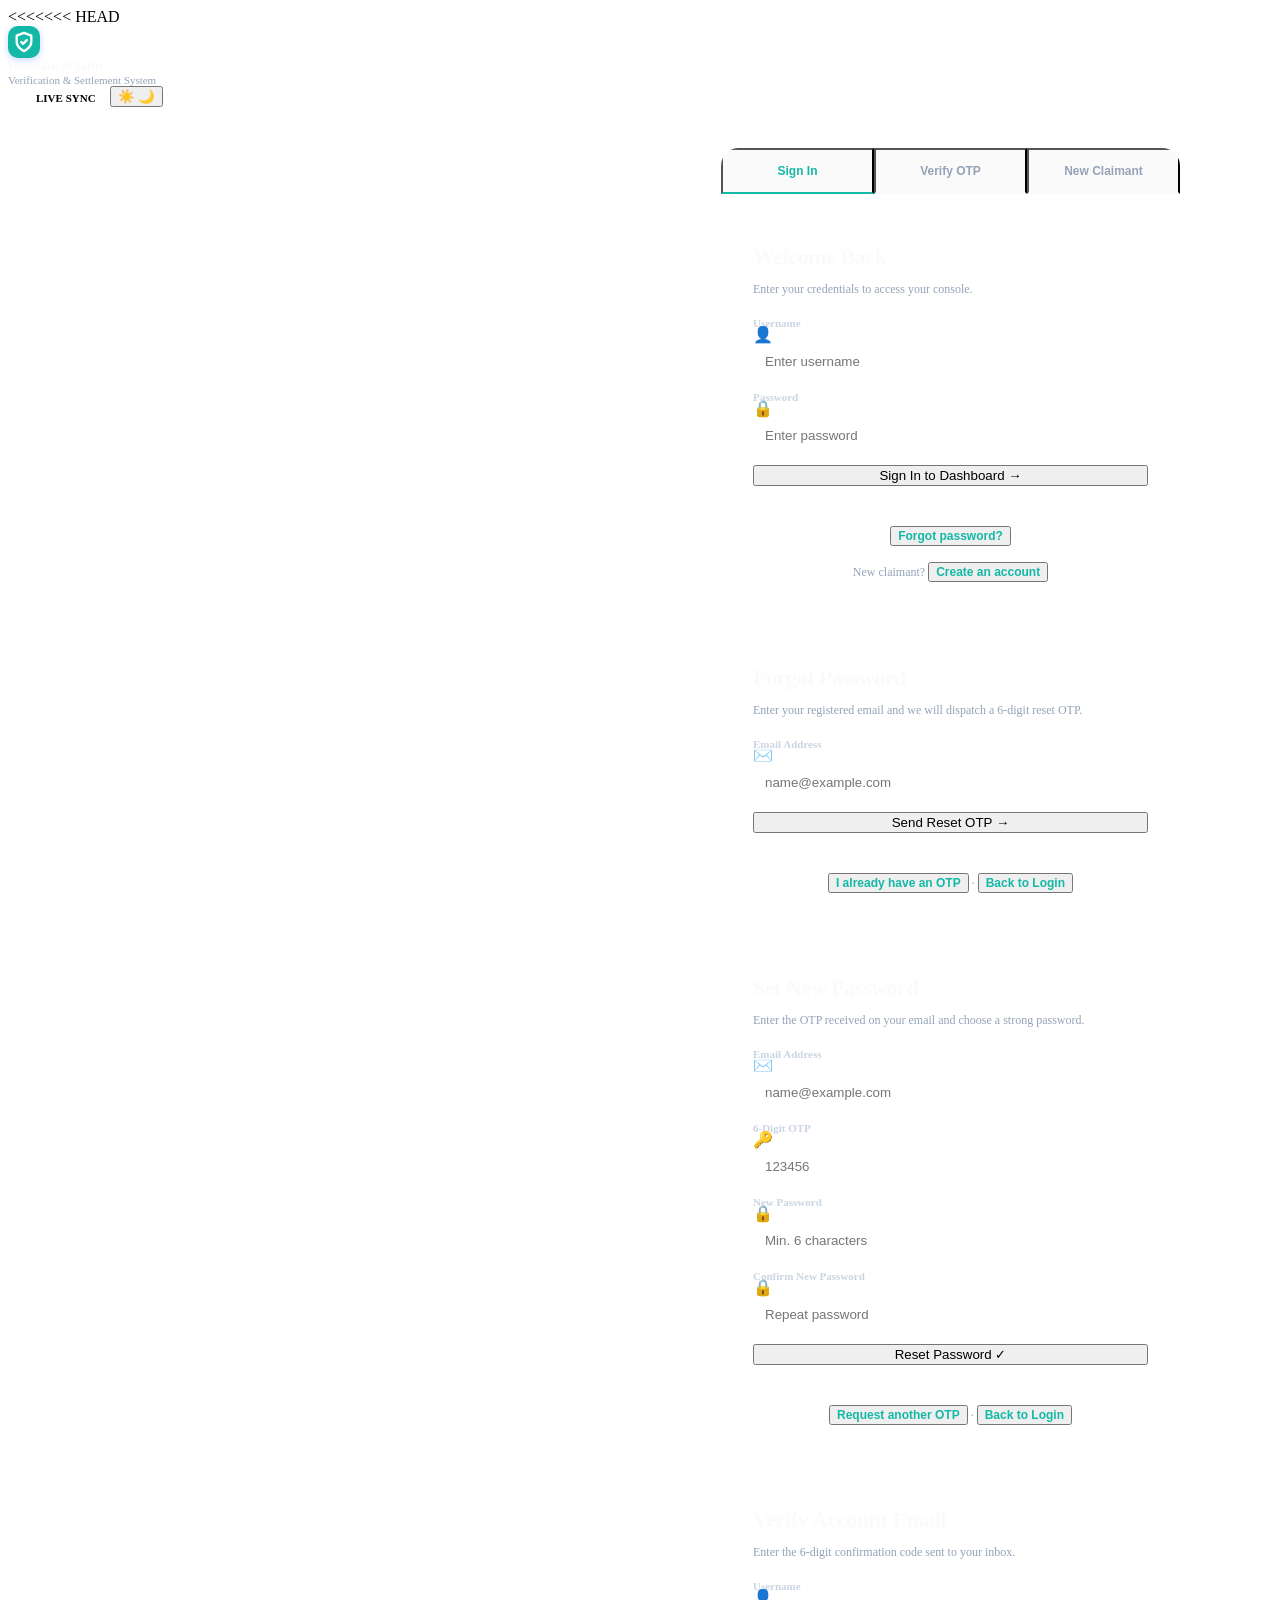
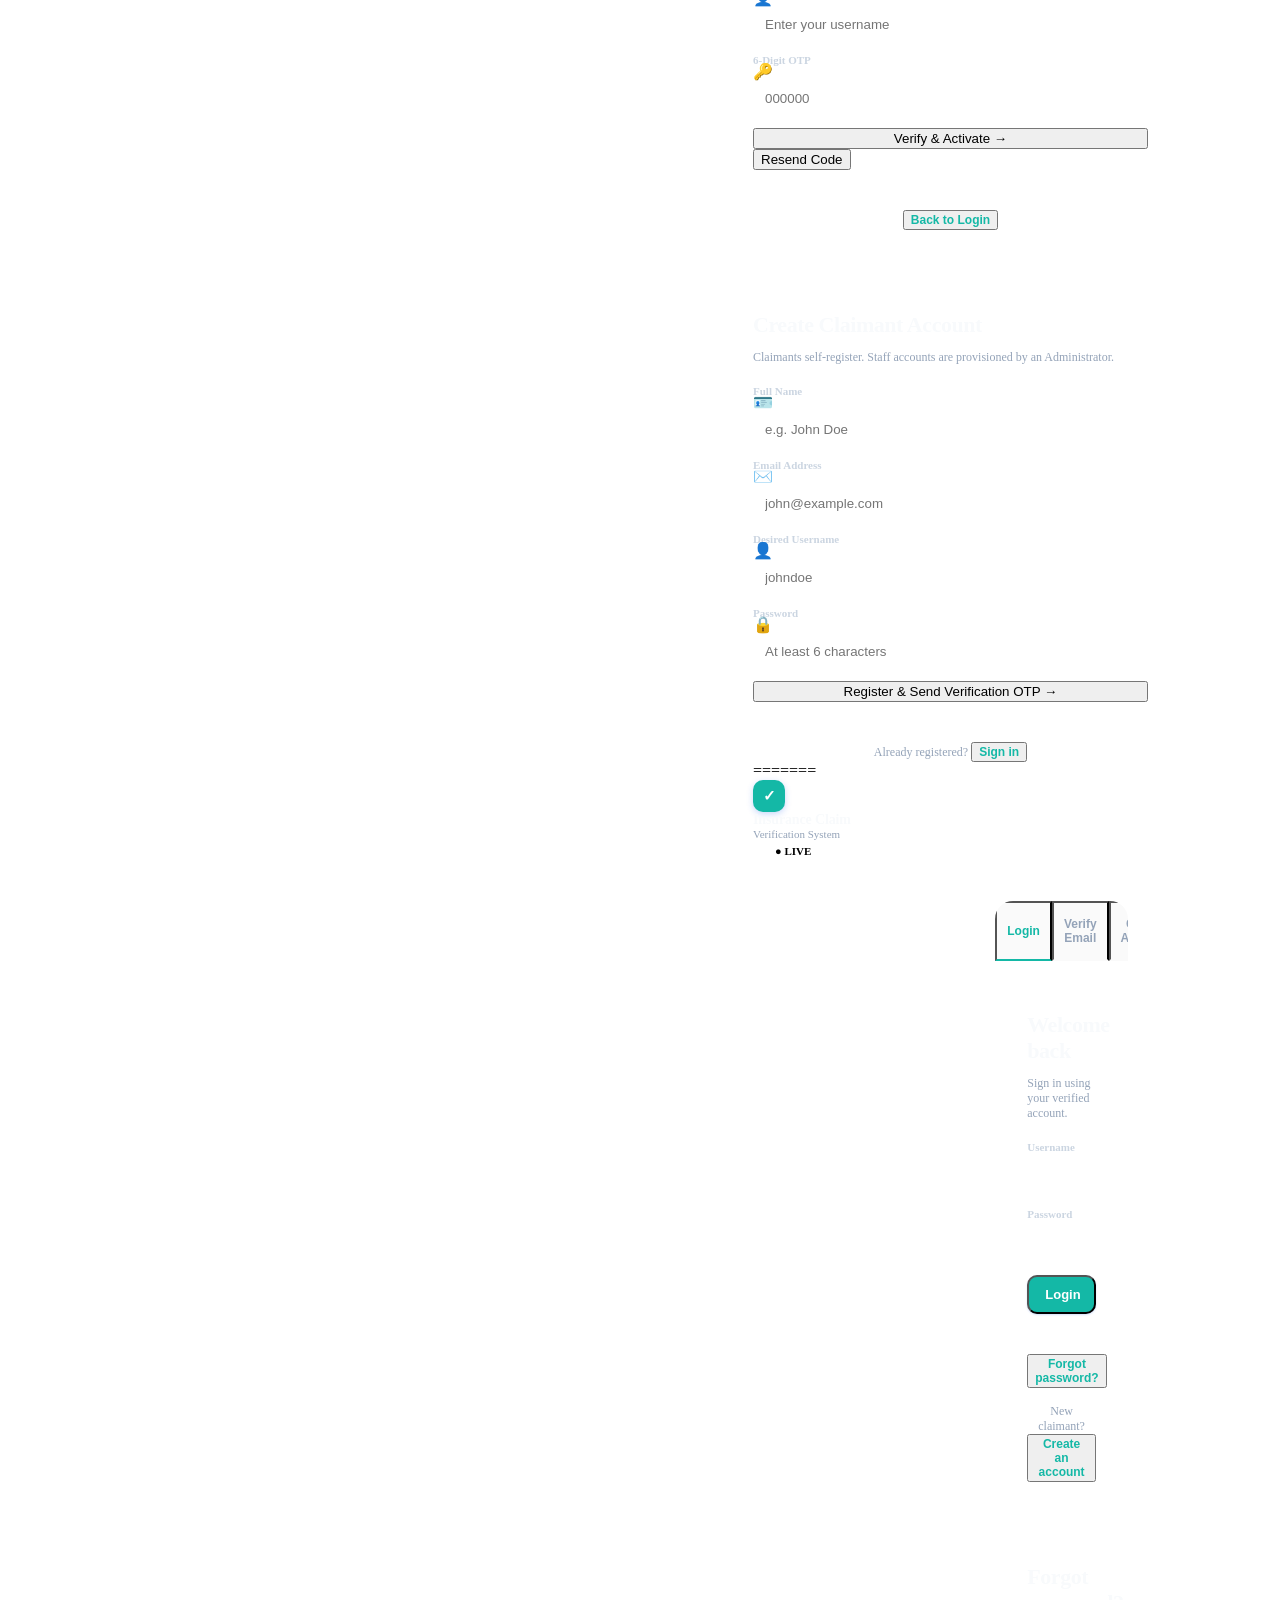
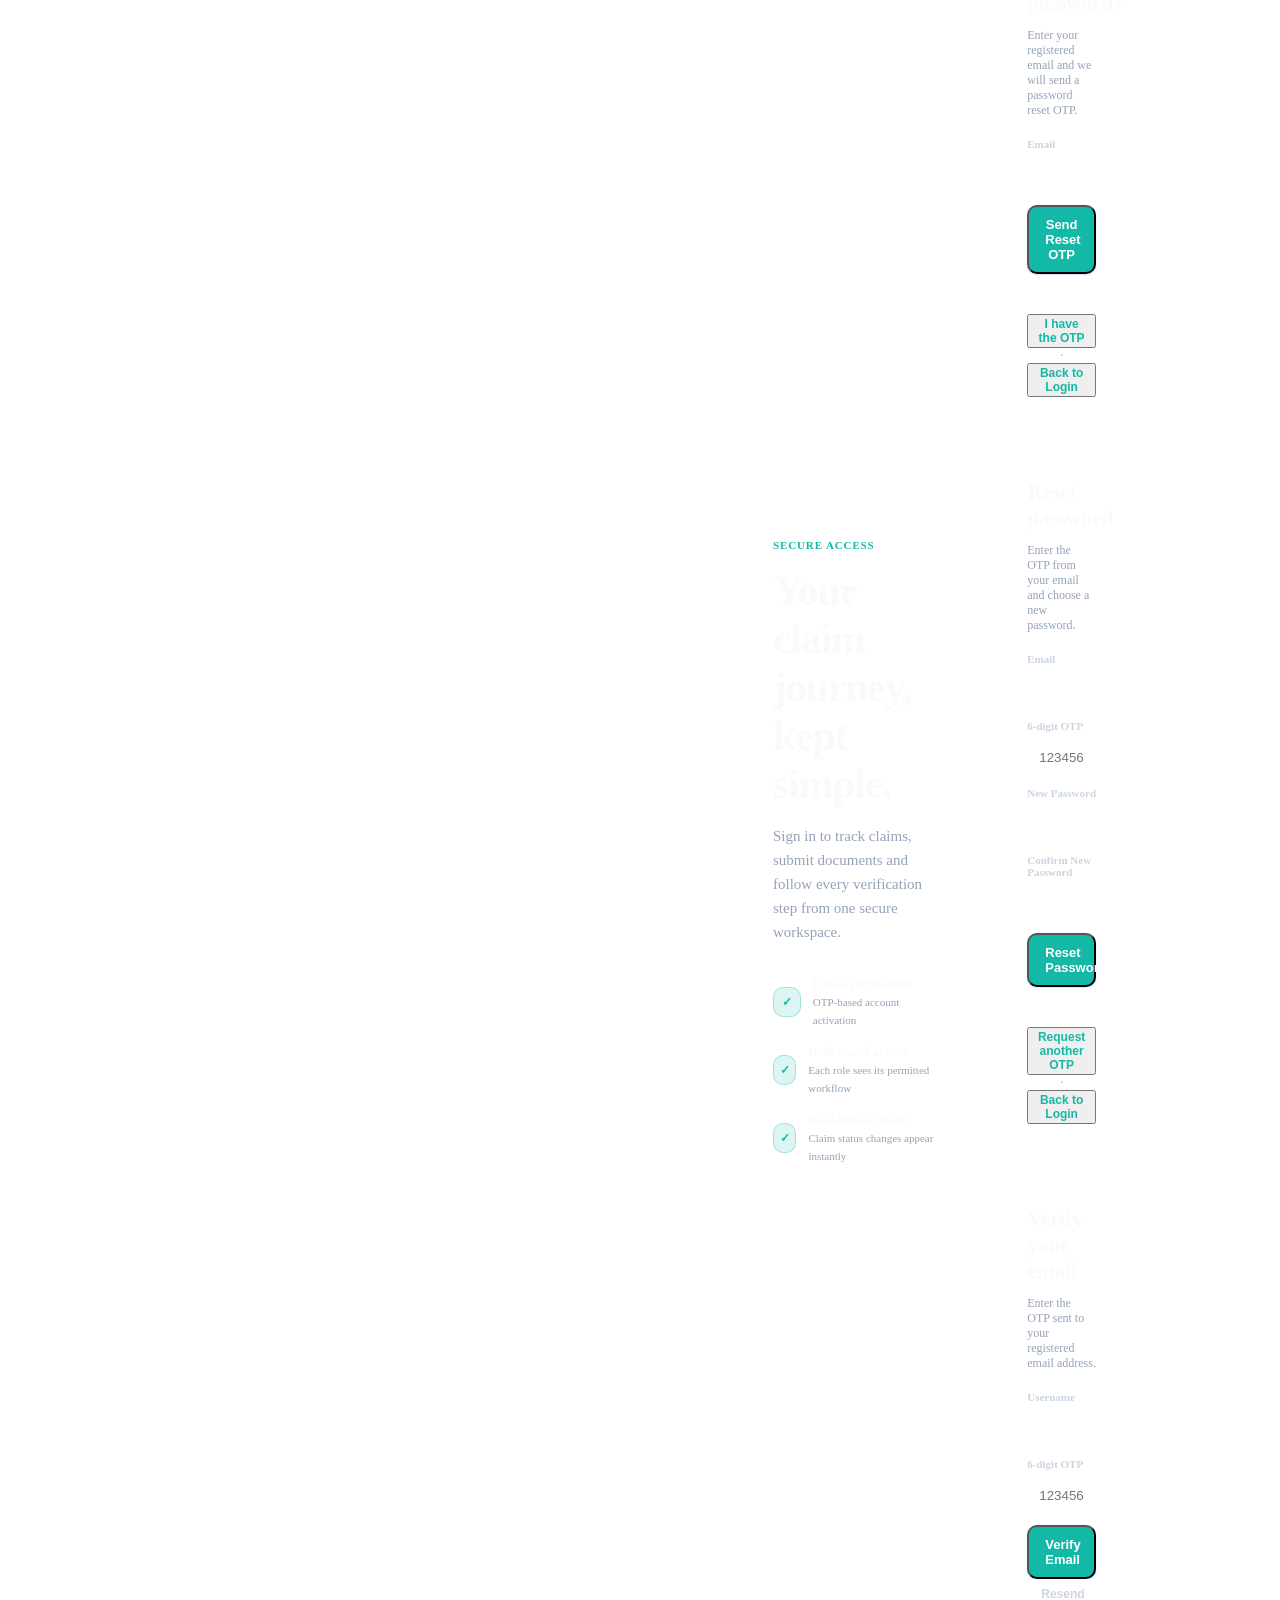
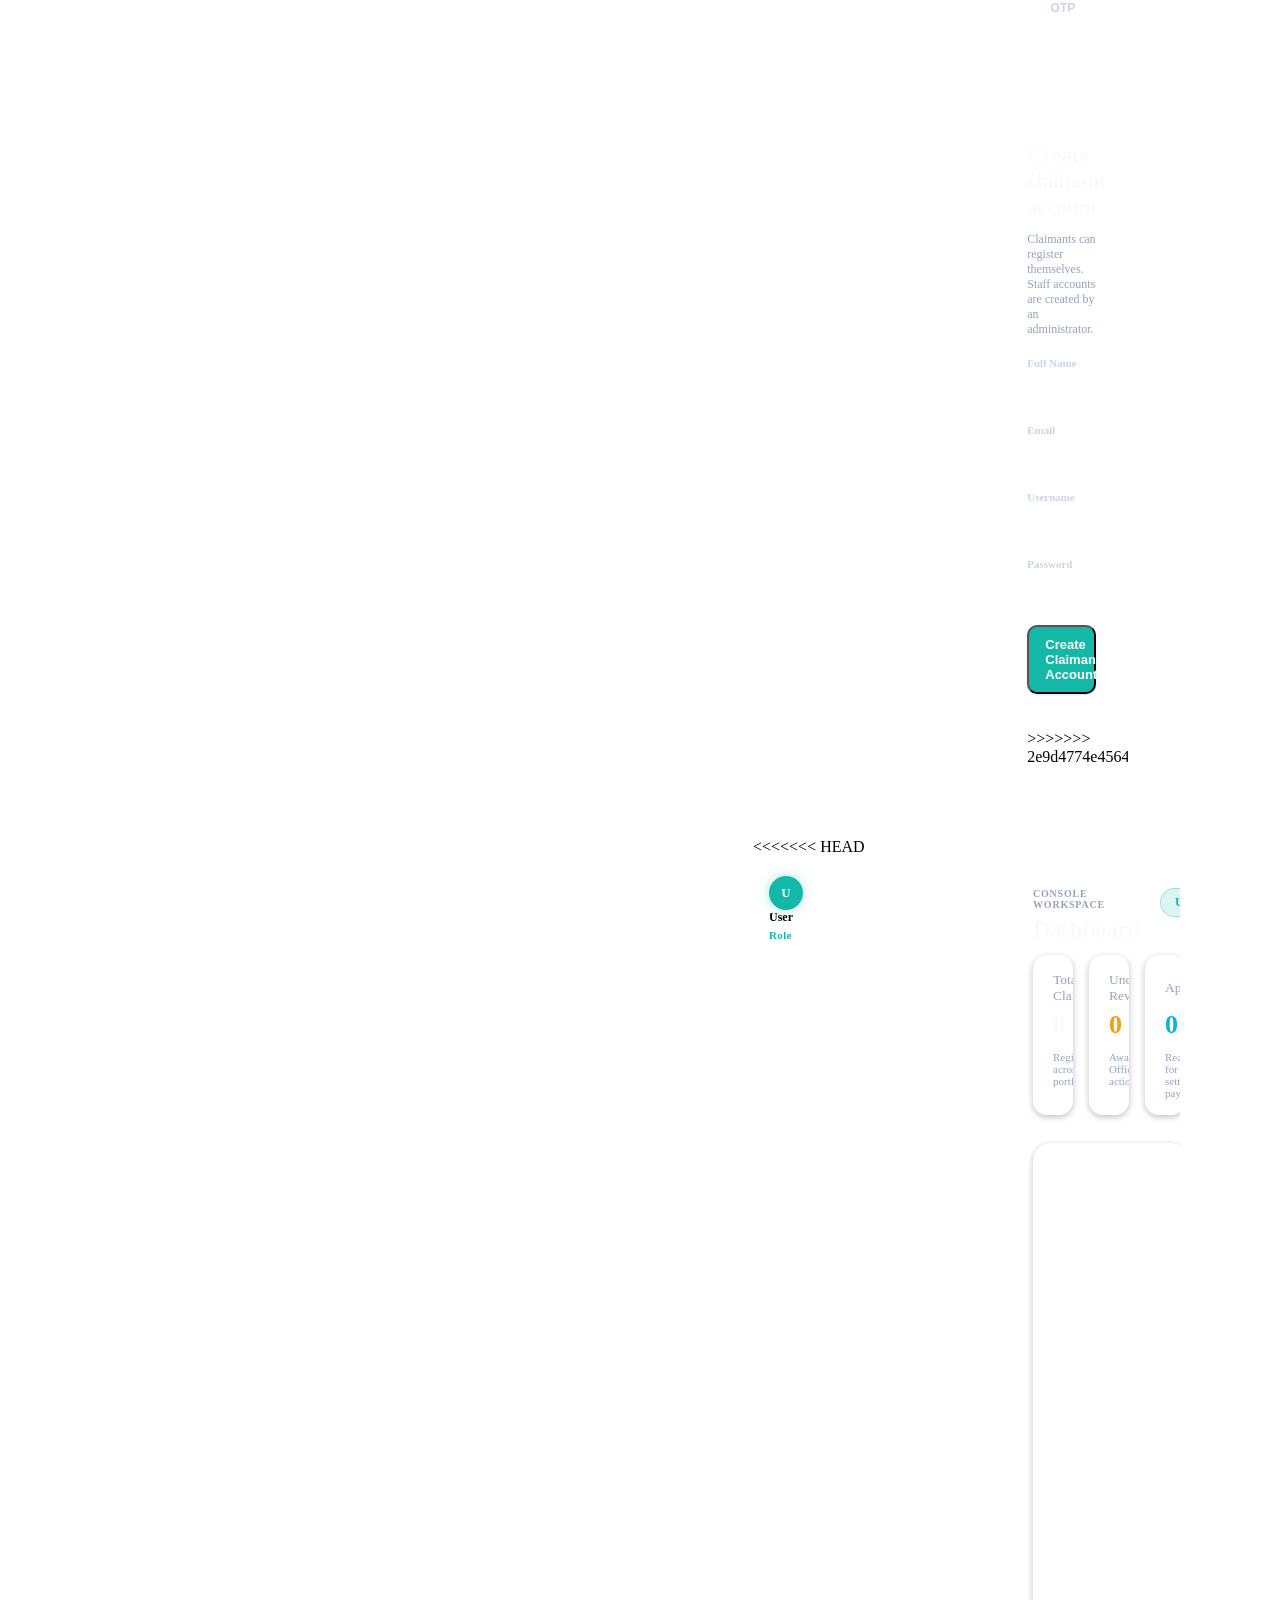
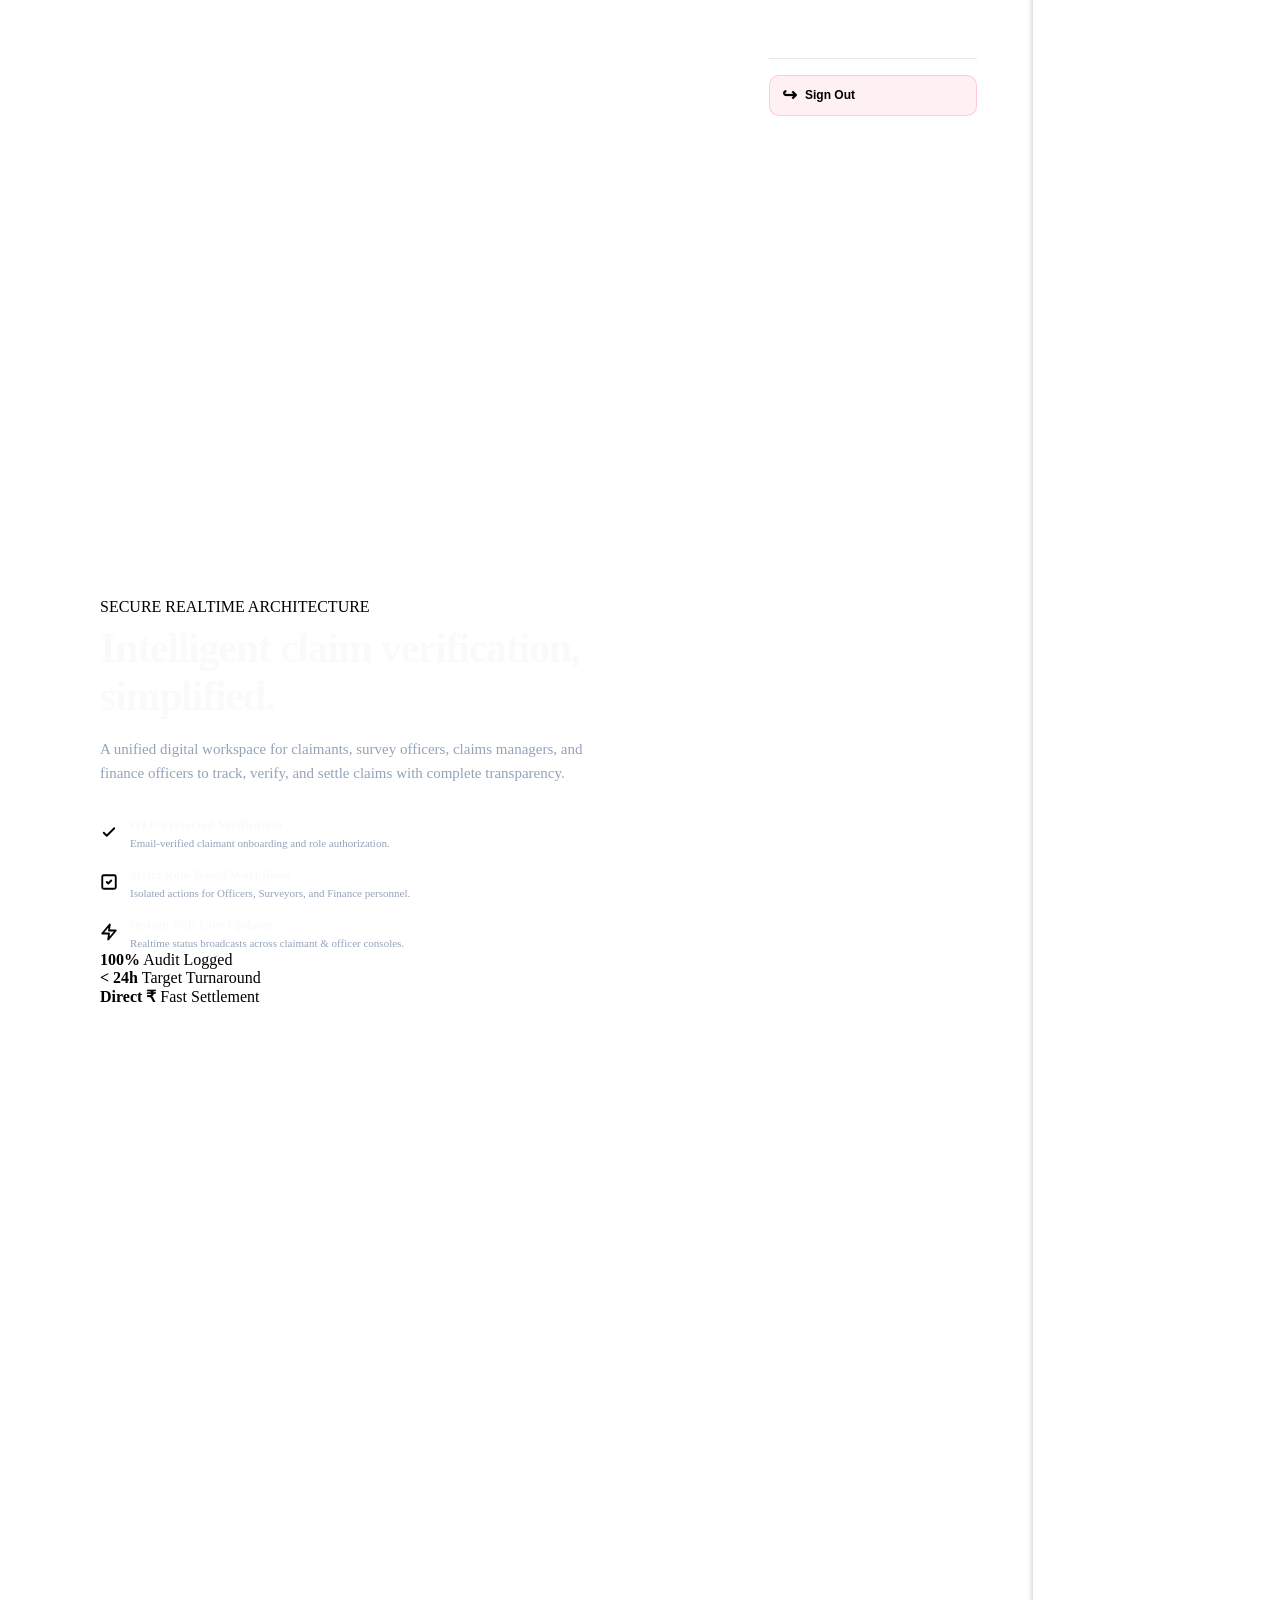
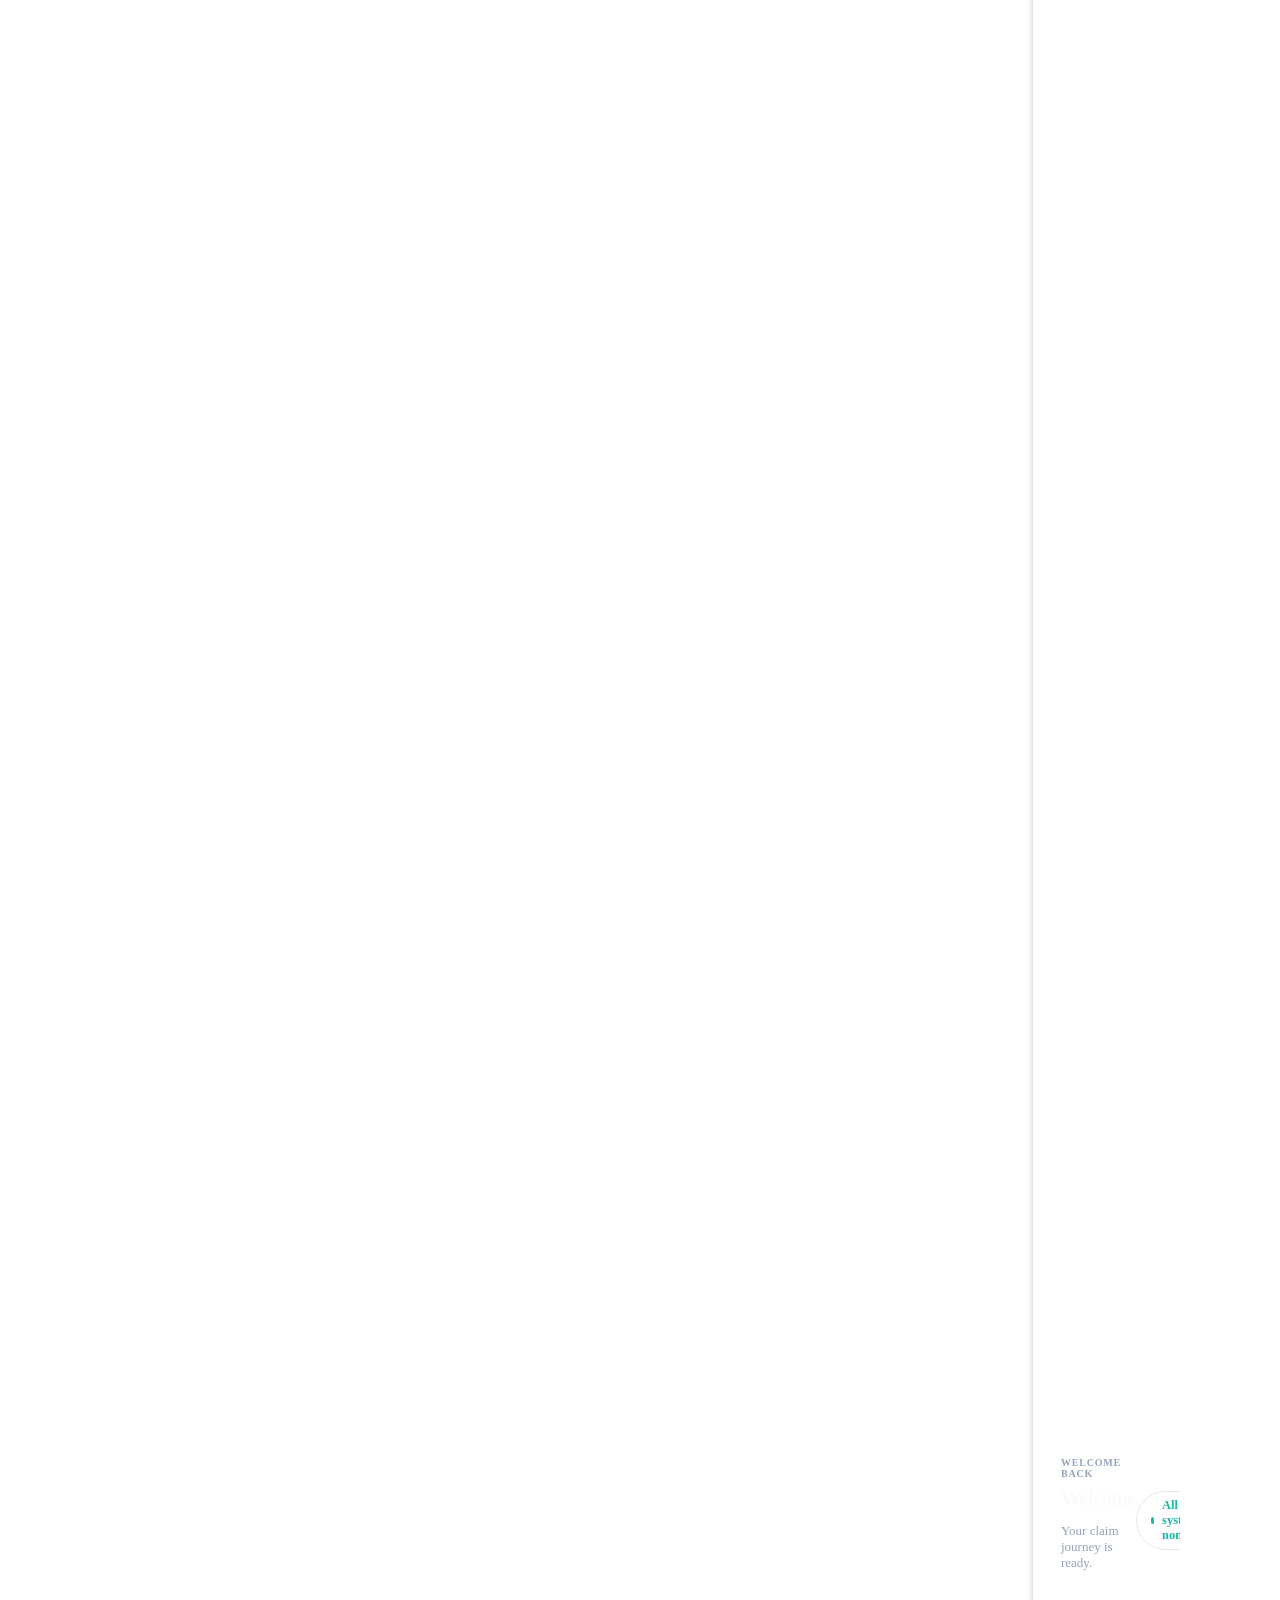
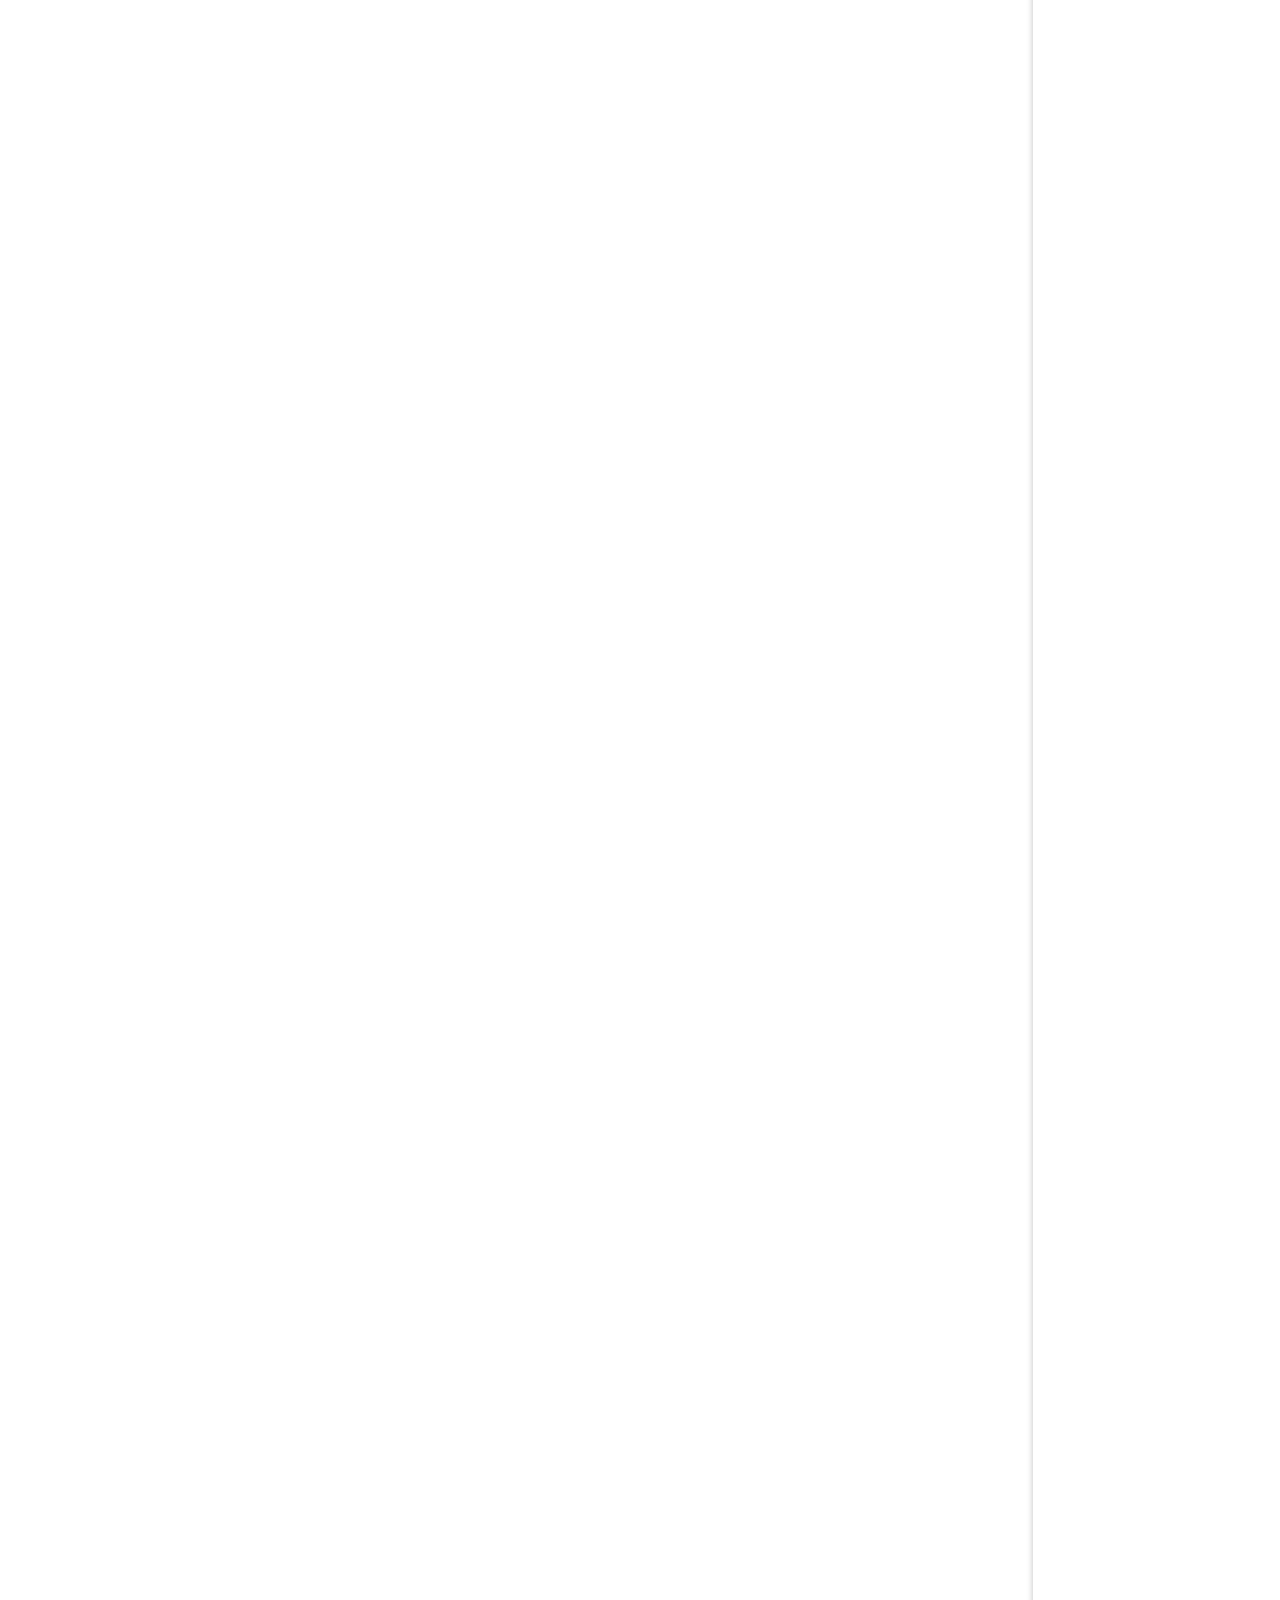
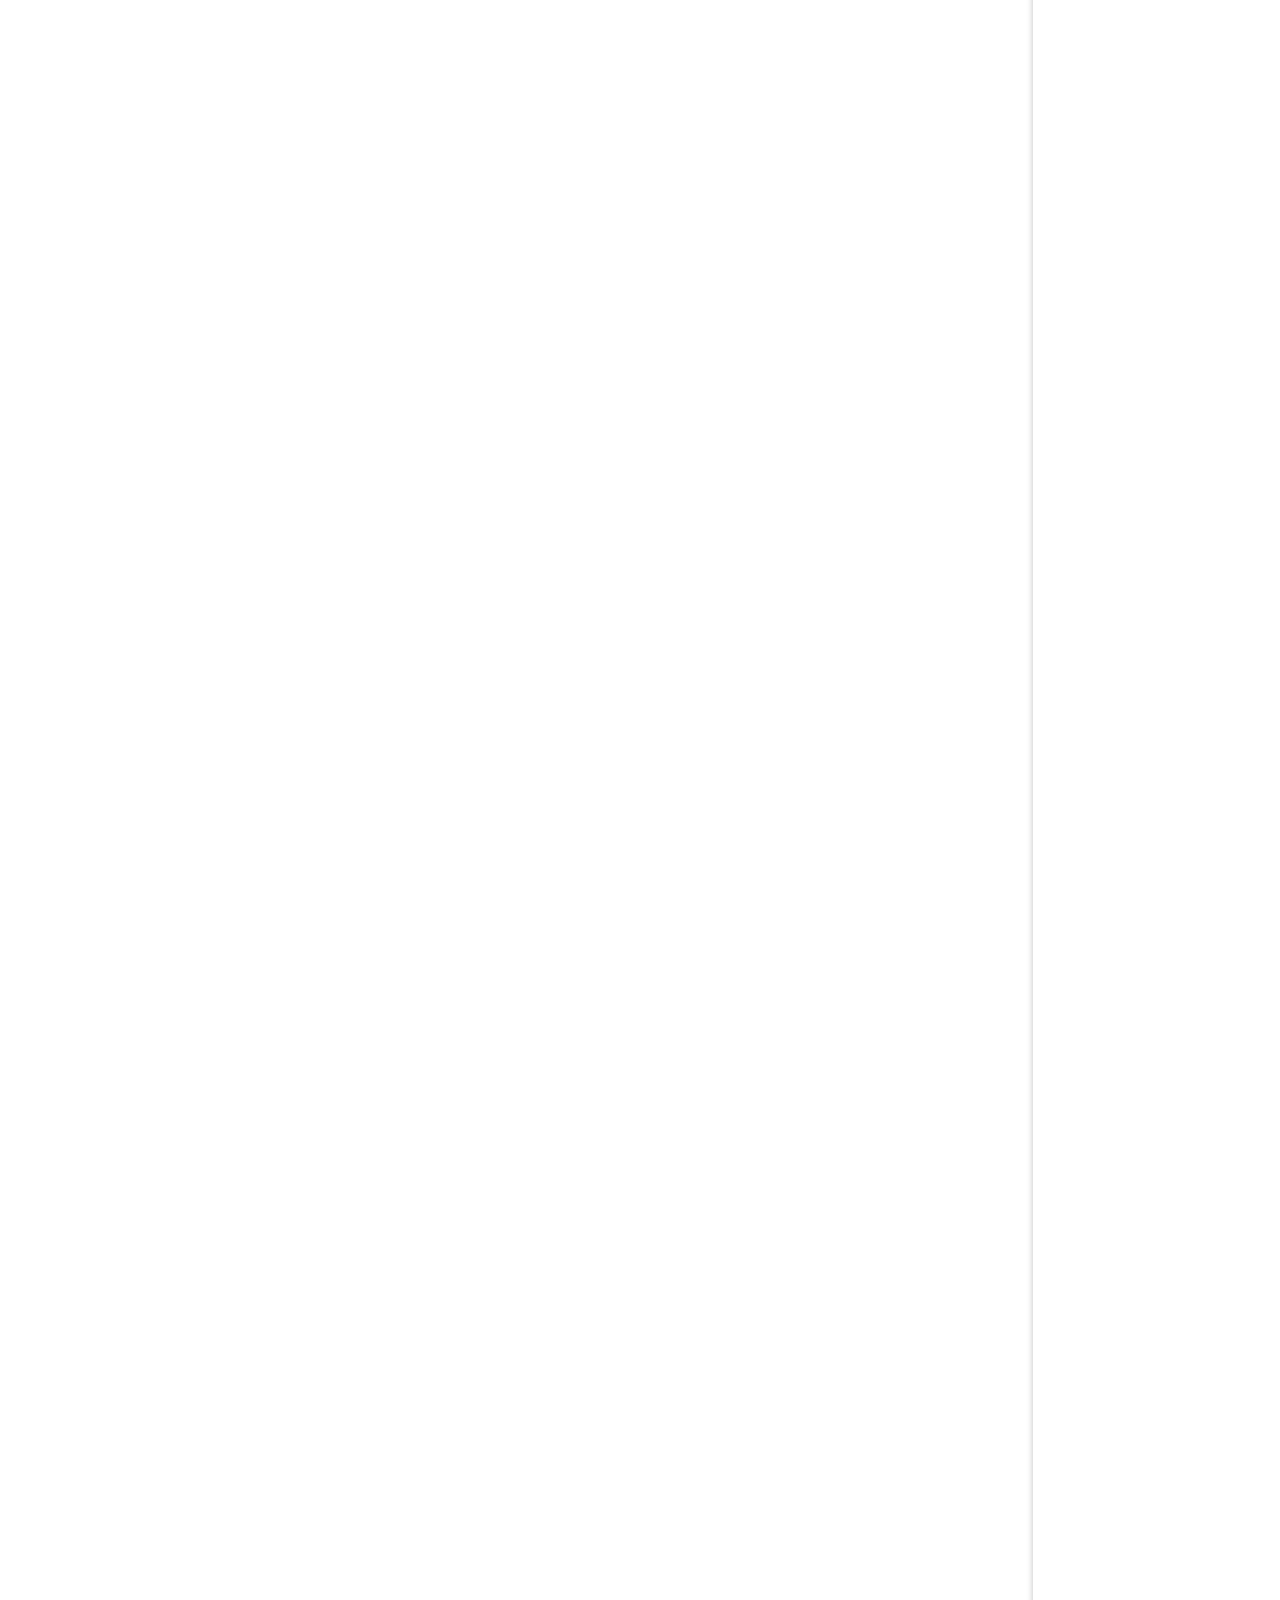
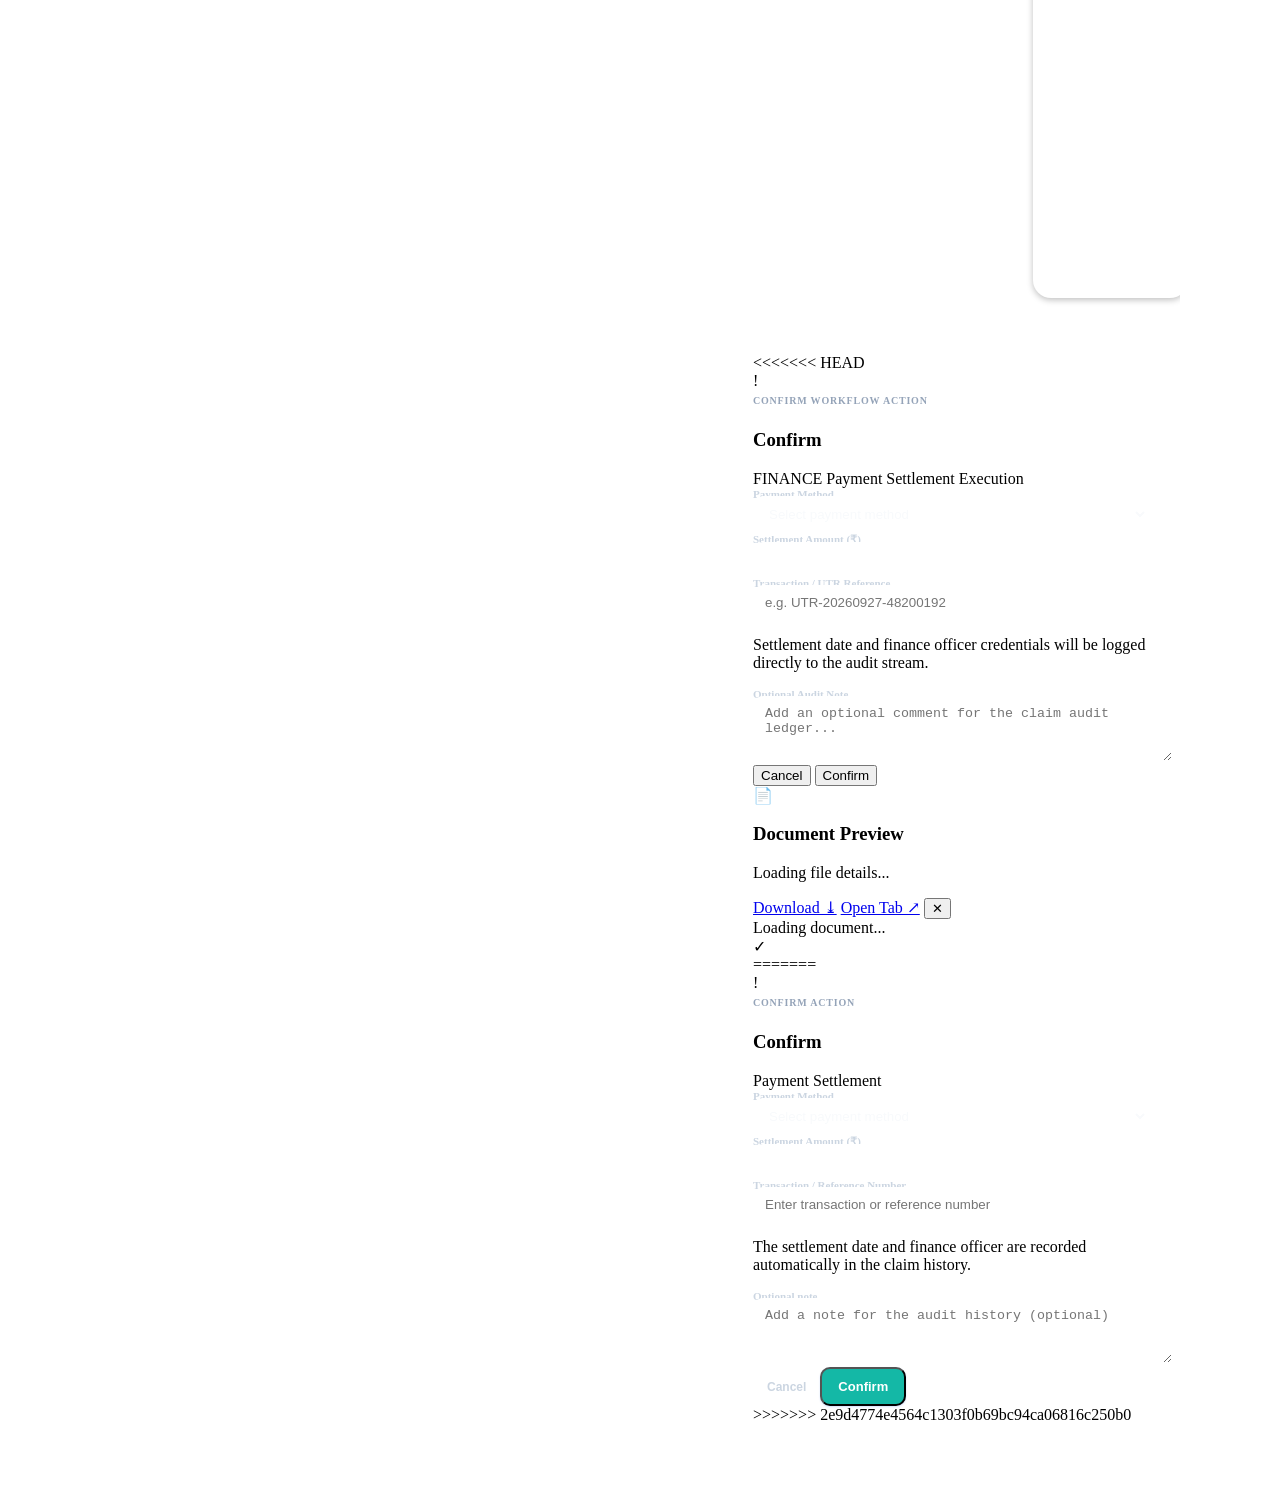
==== commit 0a6315cf: "Updated" ====
--- a/backend/src/main/resources/static/index.html
+++ b/backend/src/main/resources/static/index.html
@@ -1,4 +1,5 @@
 <!DOCTYPE html>
+<<<<<<< HEAD
 <html lang="en" data-theme="dark">
 <head>
   <meta charset="UTF-8" />
@@ -318,10 +319,73 @@
         <div class="auth-note">
           Already registered? <button type="button" class="link-button" data-view="loginPanel">Sign in</button>
         </div>
+=======
+<html lang="en">
+<head>
+  <meta charset="UTF-8" />
+  <meta name="viewport" content="width=device-width, initial-scale=1.0" />
+  <title>Insurance Claim Verification</title>
+  <link rel="stylesheet" href="style.css" />
+</head>
+<body>
+<header class="app-header">
+  <div class="header-inner">
+    <div class="brand-wrap">
+      <div class="brand-mark">✓</div>
+      <div><div class="brand">Insurance Claim</div><small>Verification System</small></div>
+    </div>
+    <div id="liveBadge" class="live-badge hidden">● LIVE</div>
+  </div>
+</header>
+
+<main>
+  <section id="authView" class="auth-shell">
+    <div class="auth-intro">
+      <span class="eyebrow">SECURE ACCESS</span>
+      <h1>Your claim journey, kept simple.</h1>
+      <p>Sign in to track claims, submit documents and follow every verification step from one secure workspace.</p>
+      <div class="feature-list">
+        <div><span>✓</span><div><b>Email verification</b><small>OTP-based account activation</small></div></div>
+        <div><span>✓</span><div><b>Role-based access</b><small>Each role sees its permitted workflow</small></div></div>
+        <div><span>✓</span><div><b>Real-time updates</b><small>Claim status changes appear instantly</small></div></div>
+      </div>
+    </div>
+    <div class="auth-card">
+      <div class="auth-tabs">
+        <button class="tab active" data-view="loginPanel">Login</button>
+        <button class="tab" data-view="verifyPanel">Verify Email</button>
+        <button class="tab" data-view="registerPanel">Create Account</button>
+      </div>
+      <section id="loginPanel" class="auth-panel">
+        <h2>Welcome back</h2><p class="hint">Sign in using your verified account.</p>
+        <form id="loginForm"><label for="username">Username</label><input id="username" autocomplete="username" required /><label for="password">Password</label><input id="password" type="password" autocomplete="current-password" required /><button class="primary wide" type="submit">Login</button></form>
+        <p id="loginMessage" class="message"></p><div class="auth-links"><button type="button" class="link-button" data-view="forgotPanel">Forgot password?</button></div><div class="auth-note">New claimant? <button type="button" class="link-button" data-view="registerPanel">Create an account</button></div>
+      </section>
+      <section id="forgotPanel" class="auth-panel hidden">
+        <h2>Forgot password?</h2><p class="hint">Enter your registered email and we will send a password reset OTP.</p>
+        <form id="forgotForm"><label for="forgotEmail">Email</label><input id="forgotEmail" type="email" autocomplete="email" required /><button class="primary wide" type="submit">Send Reset OTP</button></form>
+        <p id="forgotMessage" class="message"></p><div class="auth-links"><button type="button" class="link-button" data-view="resetPasswordPanel">I have the OTP</button> · <button type="button" class="link-button" data-view="loginPanel">Back to Login</button></div>
+      </section>
+      <section id="resetPasswordPanel" class="auth-panel hidden">
+        <h2>Reset password</h2><p class="hint">Enter the OTP from your email and choose a new password.</p>
+        <form id="resetPasswordForm"><label for="resetEmail">Email</label><input id="resetEmail" type="email" autocomplete="email" required /><label for="resetOtp">6-digit OTP</label><input id="resetOtp" inputmode="numeric" maxlength="6" pattern="[0-9]{6}" placeholder="123456" required /><label for="resetNewPassword">New Password</label><input id="resetNewPassword" type="password" minlength="6" autocomplete="new-password" required /><label for="resetConfirmPassword">Confirm New Password</label><input id="resetConfirmPassword" type="password" minlength="6" autocomplete="new-password" required /><button class="primary wide" type="submit">Reset Password</button></form>
+        <p id="resetMessage" class="message"></p><div class="auth-links"><button type="button" class="link-button" data-view="forgotPanel">Request another OTP</button> · <button type="button" class="link-button" data-view="loginPanel">Back to Login</button></div>
+      </section>
+      <section id="verifyPanel" class="auth-panel hidden">
+        <h2>Verify your email</h2><p class="hint">Enter the OTP sent to your registered email address.</p>
+        <form id="verifyForm"><label for="otpUsername">Username</label><input id="otpUsername" autocomplete="username" required /><label for="otp">6-digit OTP</label><input id="otp" inputmode="numeric" maxlength="6" pattern="[0-9]{6}" placeholder="123456" required /><button class="primary wide" type="submit">Verify Email</button></form>
+        <div class="button-row"><button class="secondary" id="resendOtpBtn" type="button">Resend OTP</button></div><p id="otpMessage" class="message"></p>
+      </section>
+      <section id="registerPanel" class="auth-panel hidden">
+        <h2>Create claimant account</h2><p class="hint">Claimants can register themselves. Staff accounts are created by an administrator.</p>
+        <form id="registerForm"><label for="regFullName">Full Name</label><input id="regFullName" required /><label for="regEmail">Email</label><input id="regEmail" type="email" required /><label for="regUsername">Username</label><input id="regUsername" autocomplete="username" required /><label for="regPassword">Password</label><input id="regPassword" type="password" minlength="6" autocomplete="new-password" required /><button class="primary wide" type="submit">Create Claimant Account</button></form>
+        <p id="registerMessage" class="message"></p>
+>>>>>>> 2e9d4774e4564c1303f0b69bc94ca06816c250b0
       </section>
     </div>
   </section>
 
+<<<<<<< HEAD
   <!-- ================= DASHBOARD VIEW ================= -->
   <section id="dashboardView" class="hidden dashboard-layout">
     <!-- Sidebar -->
@@ -428,10 +492,53 @@
             <span class="badge-dot pulse-teal"></span>
             <span>All systems nominal</span>
           </div>
+=======
+  <section id="dashboardView" class="hidden dashboard-layout">
+    <aside class="sidebar">
+      <div class="sidebar-brand"><div class="sidebar-shield">✓</div><div><b>Insurance Claim</b><small>Verification System</small></div></div>
+      <div class="sidebar-profile"><div class="avatar" id="avatarLetter">U</div><div><b id="sidebarName">User</b><small id="sidebarRole">Role</small></div></div>
+      <nav id="sideNav" class="side-nav"></nav>
+      <button class="logout-side" id="logoutBtn">↪ <span>Logout</span></button>
+    </aside>
+
+    <section class="dashboard-main">
+      <div class="dashboard-top">
+        <div><span class="eyebrow">MY WORKSPACE</span><h2 id="dashboardHeading">Dashboard</h2><p id="userInfo"></p></div>
+        <div class="top-actions"><span id="roleBadge" class="role-badge">USER</span><button class="secondary mobile-logout" id="mobileLogoutBtn">Logout</button></div>
+      </div>
+
+      <div class="kpi-grid">
+        <div class="kpi-card">
+          <div class="kpi-head"><span>Total Claims</span><span class="kpi-icon">Σ</span></div>
+          <div class="kpi-value" id="statTotal">0</div>
+          <div class="kpi-sub">Registered claims</div>
+        </div>
+        <div class="kpi-card">
+          <div class="kpi-head"><span>Under Review</span><span class="kpi-icon kpi-amber">⏳</span></div>
+          <div class="kpi-value text-amber" id="statPending">0</div>
+          <div class="kpi-sub">Verification &amp; Survey</div>
+        </div>
+        <div class="kpi-card">
+          <div class="kpi-head"><span>Approved</span><span class="kpi-icon kpi-blue">✓</span></div>
+          <div class="kpi-value text-blue" id="statApproved">0</div>
+          <div class="kpi-sub">Ready for settlement</div>
+        </div>
+        <div class="kpi-card">
+          <div class="kpi-head"><span>Settled Amount</span><span class="kpi-icon kpi-emerald">₹</span></div>
+          <div class="kpi-value text-emerald" id="statSettled">₹0</div>
+          <div class="kpi-sub">Disbursed to claimants</div>
+        </div>
+      </div>
+
+      <section id="view-overview" class="dash-view">
+        <div class="dashboard-welcome">
+          <div><span class="eyebrow">WELCOME BACK</span><h3 id="welcomeTitle">Welcome</h3><p id="welcomeText">Your claim journey is ready.</p></div>
+>>>>>>> 2e9d4774e4564c1303f0b69bc94ca06816c250b0
         </div>
 
         <div class="overview-focus">
           <article class="current-claim-card">
+<<<<<<< HEAD
             <div class="section-head-line">
               <div>
                 <span class="eyebrow">HIGHLIGHTED CLAIM</span>
@@ -467,16 +574,36 @@
                   <span id="journeyCurrentText">No claim selected</span>
                   <span id="journeyNextText"></span>
                 </div>
+=======
+            <div class="section-head-line"><div><span class="eyebrow">CURRENT CLAIM</span><h3 id="currentClaimTitle">No active claim</h3></div><span id="currentClaimStatus" class="status status-muted">—</span></div>
+            <div class="claim-focus-body">
+              <div class="claim-facts">
+                <div><span>Policy</span><strong id="currentPolicy">—</strong></div>
+                <div><span>Claim amount</span><strong id="currentAmount">—</strong></div>
+                <div><span>Incident</span><strong id="currentIncident">—</strong></div>
+                <button id="currentClaimButton" class="primary" type="button">View Claims →</button>
+              </div>
+              <div class="journey-wrap">
+                <div class="journey-line"></div>
+                <div id="claimJourney" class="claim-journey"></div>
+                <div class="journey-caption"><span id="journeyCurrentText">No claim selected</span><span id="journeyNextText"></span></div>
+>>>>>>> 2e9d4774e4564c1303f0b69bc94ca06816c250b0
               </div>
             </div>
           </article>
 
           <aside class="dashboard-side-card">
+<<<<<<< HEAD
             <div class="side-card-top">
               <div class="mini-icon">✦</div>
               <span class="eyebrow">PORTFOLIO ACTIVITY</span>
             </div>
             <strong id="glanceCount" class="glance-counter">0 claims</strong>
+=======
+            <div class="mini-icon">✦</div>
+            <span class="eyebrow">AT A GLANCE</span>
+            <strong id="glanceCount">0 claims</strong>
+>>>>>>> 2e9d4774e4564c1303f0b69bc94ca06816c250b0
             <p id="glanceText">Your latest claim updates will appear here.</p>
             <div id="recentUpdate" class="recent-update">No recent update.</div>
           </aside>
@@ -484,6 +611,7 @@
 
         <div class="dashboard-bottom">
           <div class="panel quick-panel">
+<<<<<<< HEAD
             <div class="panel-head">
               <div>
                 <h3>Role Fast Actions</h3>
@@ -505,10 +633,21 @@
               <span>Approve</span><i></i>
               <span>Settle</span>
             </div>
-          </div>
-        </div>
-      </section>
-
+=======
+            <div class="panel-head"><div><h3>Quick Actions</h3><p>Only what you need right now</p></div></div>
+            <div id="quickActions" class="quick-grid"></div>
+          </div>
+          <div class="panel reassurance-panel">
+            <span class="eyebrow">CLAIM JOURNEY</span>
+            <h3>Simple. Clear. Trackable.</h3>
+            <p>Your claim moves through each stage with every action recorded in the system.</p>
+            <div class="tiny-journey"><span>Submit</span><i></i><span>Verify</span><i></i><span>Survey</span><i></i><span>Approve</span><i></i><span>Settle</span></div>
+>>>>>>> 2e9d4774e4564c1303f0b69bc94ca06816c250b0
+          </div>
+        </div>
+      </section>
+
+<<<<<<< HEAD
       <!-- ================= VIEW: USERS (ADMIN ONLY) ================= -->
       <section id="view-users" class="dash-view hidden">
         <div class="page-heading">
@@ -718,10 +857,26 @@
 
         <div id="claimsList" class="claims-list"></div>
       </section>
+=======
+      <section id="view-users" class="dash-view hidden">
+        <div class="page-heading"><div><span class="eyebrow">ADMINISTRATION</span><h2>User Management</h2><p>Create and manage authorized staff accounts.</p></div><button class="secondary" id="refreshUsersBtn">Refresh</button></div>
+        <div class="card"><div class="section-heading"><div><h3>Create Staff Account</h3><p class="hint">Staff cannot self-register. Choose their role and send an OTP to their email.</p></div></div>
+          <form id="userForm"><div class="grid2"><div><label>Full Name</label><input id="newFullName" required /></div><div><label>Email</label><input id="newEmail" type="email" required /></div><div><label>Username</label><input id="newUsername" required /></div><div><label>Temporary Password</label><input id="newPassword" type="password" minlength="6" required /></div></div><label>Staff Role</label><select id="newRole" required><option value="CLAIM_OFFICER">Claim Officer</option><option value="SURVEYOR">Surveyor</option><option value="FINANCE_OFFICER">Finance Officer</option></select><button type="submit">Create Staff Account &amp; Send OTP</button><span id="userMessage" class="message"></span></form>
+        </div>
+        <div class="card"><div class="section-heading"><div><h3>Accounts</h3><p class="hint">Activate or deactivate staff access.</p></div></div><div id="usersList" class="users-list"></div></div>
+      </section>
+
+      <section id="view-password" class="dash-view hidden"><div class="page-heading"><div><span class="eyebrow">ACCOUNT SECURITY</span><h2>Change Password</h2><p>Update the password for your current account.</p></div></div><div class="card form-card password-card"><form id="changePasswordForm"><label for="currentPassword">Current Password</label><input id="currentPassword" type="password" autocomplete="current-password" required /><label for="newPasswordChange">New Password</label><input id="newPasswordChange" type="password" minlength="6" autocomplete="new-password" required /><label for="confirmPasswordChange">Confirm New Password</label><input id="confirmPasswordChange" type="password" minlength="6" autocomplete="new-password" required /><button type="submit">Change Password</button><span id="changePasswordMessage" class="message"></span></form></div></section>
+
+      <section id="view-claim" class="dash-view hidden"><div class="page-heading"><div><span class="eyebrow">CLAIMANT</span><h2>Submit New Claim</h2><p>Provide policy details and one supporting document.</p></div></div><div class="card form-card"><form id="claimForm"><div class="grid2"><div><label>Policy Number</label><input id="policyNumber" required placeholder="POL-5001" /></div><div><label>Claim Amount (₹)</label><input id="amount" type="number" min="1" step="0.01" required placeholder="150000" /></div></div><label>Description</label><textarea id="description" required placeholder="Describe the claim"></textarea><label>Supporting Document</label><input id="document" type="file" required accept=".pdf,.png,.jpg,.jpeg,.doc,.docx" /><button type="submit">Submit Claim</button><span id="submitMessage" class="message"></span></form></div></section>
+
+      <section id="view-claims" class="dash-view hidden"><div class="page-heading"><div><span class="eyebrow">WORKFLOW</span><h2 id="claimsTitle">Claims</h2><p id="claimsHint">Track current state, actions and workflow history.</p></div><button class="secondary" id="refreshBtn">Refresh</button></div><div id="claimsList" class="claims-list"></div></section>
+>>>>>>> 2e9d4774e4564c1303f0b69bc94ca06816c250b0
     </section>
   </section>
 </main>
 
+<<<<<<< HEAD
 <!-- ================= ACTION CONFIRMATION MODAL ================= -->
 <div id="actionModal" class="action-modal hidden" role="dialog" aria-modal="true" aria-labelledby="actionModalTitle">
   <div class="action-modal-backdrop"></div>
@@ -805,5 +960,12 @@
 
 <script src="api-config.js?v=20260927"></script>
 <script src="script.js?v=20260927"></script>
+=======
+<div id="actionModal" class="action-modal hidden" role="dialog" aria-modal="true" aria-labelledby="actionModalTitle"><div class="action-modal-card"><div class="modal-icon">!</div><div class="modal-content"><span class="eyebrow">CONFIRM ACTION</span><h3 id="actionModalTitle">Confirm</h3><p id="actionModalClaim" class="modal-claim"></p><p id="actionModalMessage" class="modal-message"></p>
+  <div id="settlementFields" class="settlement-fields hidden"><div class="settlement-heading">Payment Settlement</div><div class="settlement-grid"><div><label for="paymentMethod">Payment Method</label><select id="paymentMethod"><option value="">Select payment method</option><option value="BANK_TRANSFER">Bank Transfer</option><option value="UPI">UPI</option><option value="CHEQUE">Cheque</option></select></div><div><label for="settlementAmount">Settlement Amount (₹)</label><input id="settlementAmount" type="number" min="0.01" step="0.01" /></div></div><label for="transactionReference">Transaction / Reference Number</label><input id="transactionReference" maxlength="120" placeholder="Enter transaction or reference number" /><p class="settlement-hint">The settlement date and finance officer are recorded automatically in the claim history.</p></div>
+  <label for="actionModalNote">Optional note</label><textarea id="actionModalNote" rows="3" placeholder="Add a note for the audit history (optional)"></textarea><div class="modal-actions"><button type="button" class="secondary" id="actionCancelBtn">Cancel</button><button type="button" class="modal-confirm primary" id="actionConfirmBtn">Confirm</button></div></div></div></div>
+<div id="toast" class="toast hidden"></div>
+<script src="script.js?v=20260923"></script>
+>>>>>>> 2e9d4774e4564c1303f0b69bc94ca06816c250b0
 </body>
 </html>
--- a/backend/src/main/resources/static/style.css
+++ b/backend/src/main/resources/static/style.css
@@ -1,4 +1,5 @@
 /* =========================================================
+<<<<<<< HEAD
    MODERN FINTECH TEAL & SLATE DESIGN SYSTEM
    Insurance Claim Verification & Settlement System
    ========================================================= */
@@ -105,10 +106,26 @@
   --border-strong: rgba(13, 148, 136, 0.45);
   --border-focus: #0d9488;
 
+=======
+   CLEAN MINIMALIST LIGHT THEME (LINEAR / APPLE STYLE)
+   Insurance Claim Verification System
+   ========================================================= */
+
+:root {
+  --font: -apple-system, BlinkMacSystemFont, "Segoe UI", Roboto, "Inter", Helvetica, Arial, sans-serif;
+  --bg: #f8fafc;
+  --card-bg: #ffffff;
+  --card-sub: #f1f5f9;
+  --border: #e2e8f0;
+  --border-subtle: #cbd5e1;
+  --border-focus: #2563eb;
+  
+>>>>>>> 2e9d4774e4564c1303f0b69bc94ca06816c250b0
   --text-main: #0f172a;
   --text-body: #334155;
   --text-muted: #64748b;
   --text-subtle: #94a3b8;
+<<<<<<< HEAD
 
   --primary: #0d9488;
   --primary-hover: #0f766e;
@@ -265,6 +282,88 @@
 
 .header-inner {
   max-width: 1440px;
+=======
+  
+  --primary: #2563eb;
+  --primary-hover: #1d4ed8;
+  --primary-light: #eff6ff;
+  --primary-border: #bfdbfe;
+
+  --success: #059669;
+  --success-hover: #047857;
+  --success-light: #ecfdf5;
+  --success-border: #a7f3d0;
+
+  --warning: #d97706;
+  --warning-light: #fffbeb;
+  --warning-border: #fde68a;
+
+  --danger: #dc2626;
+  --danger-hover: #b91c1c;
+  --danger-light: #fef2f2;
+  --danger-border: #fecaca;
+
+  --purple: #7c3aed;
+  --purple-light: #f5f3ff;
+  --purple-border: #ddd6fe;
+
+  --shadow-sm: 0 1px 2px 0 rgba(0, 0, 0, 0.04);
+  --shadow: 0 1px 3px 0 rgba(0, 0, 0, 0.05), 0 10px 25px -5px rgba(0, 0, 0, 0.04);
+  --shadow-md: 0 4px 6px -1px rgba(0, 0, 0, 0.06), 0 2px 4px -2px rgba(0, 0, 0, 0.04);
+  --shadow-lg: 0 20px 25px -5px rgba(0, 0, 0, 0.08), 0 8px 10px -6px rgba(0, 0, 0, 0.04);
+
+  --radius-sm: 8px;
+  --radius-md: 12px;
+  --radius-lg: 16px;
+  --radius-full: 9999px;
+}
+
+* { box-sizing: border-box; margin: 0; padding: 0; }
+
+html, body {
+  min-height: 100%;
+  font-family: var(--font);
+  background-color: var(--bg);
+  color: var(--text-body);
+  line-height: 1.5;
+  -webkit-font-smoothing: antialiased;
+}
+
+button, input, select, textarea {
+  font-family: inherit;
+  font-size: 13px;
+}
+
+button {
+  cursor: pointer;
+  border: none;
+  background: none;
+  transition: all 0.15s ease;
+}
+
+button:disabled {
+  opacity: 0.5;
+  cursor: not-allowed;
+}
+
+.hidden { display: none !important; }
+
+/* Global Header */
+.app-header {
+  display: block;
+  position: sticky;
+  top: 0;
+  z-index: 40;
+  background: rgba(255, 255, 255, 0.92);
+  backdrop-filter: blur(12px);
+  -webkit-backdrop-filter: blur(12px);
+  border-bottom: 1px solid var(--border);
+  height: 60px;
+}
+
+.header-inner {
+  max-width: 1400px;
+>>>>>>> 2e9d4774e4564c1303f0b69bc94ca06816c250b0
   height: 100%;
   margin: 0 auto;
   padding: 0 24px;
@@ -277,6 +376,7 @@
   display: flex;
   align-items: center;
   gap: 12px;
+<<<<<<< HEAD
   text-decoration: none;
   cursor: pointer;
   user-select: none;
@@ -973,10 +1073,298 @@
 }
 
 /* Profile Card in Sidebar */
+=======
+}
+
+.brand-mark {
+  width: 32px;
+  height: 32px;
+  border-radius: var(--radius-sm);
+  background: var(--primary);
+  color: #fff;
+  display: grid;
+  place-items: center;
+  font-weight: 700;
+  font-size: 15px;
+  box-shadow: 0 2px 6px rgba(37, 99, 235, 0.25);
+}
+
+.brand {
+  font-weight: 700;
+  font-size: 14px;
+  color: var(--text-main);
+  letter-spacing: -0.01em;
+}
+
+.brand-wrap small {
+  display: block;
+  font-size: 11px;
+  color: var(--text-muted);
+  font-weight: 500;
+}
+
+.live-badge {
+  font-size: 11px;
+  font-weight: 600;
+  color: var(--success);
+  background: var(--success-light);
+  border: 1px solid var(--success-border);
+  padding: 4px 10px;
+  border-radius: var(--radius-full);
+  display: inline-flex;
+  align-items: center;
+  gap: 6px;
+}
+
+.live-badge::before {
+  content: "";
+  display: inline-block;
+  width: 6px;
+  height: 6px;
+  border-radius: 50%;
+  background: var(--success);
+  box-shadow: 0 0 6px var(--success);
+}
+
+/* Authentication Views */
+.auth-shell {
+  width: min(1080px, calc(100% - 40px));
+  min-height: calc(100vh - 60px);
+  margin: 0 auto;
+  display: grid;
+  grid-template-columns: 1.1fr 0.9fr;
+  align-items: center;
+  gap: 60px;
+  padding: 40px 0;
+}
+
+.auth-intro .eyebrow {
+  display: inline-block;
+  font-size: 11px;
+  font-weight: 700;
+  letter-spacing: 0.08em;
+  text-transform: uppercase;
+  color: var(--primary);
+  margin-bottom: 8px;
+}
+
+.auth-intro h1 {
+  font-size: 42px;
+  font-weight: 800;
+  line-height: 1.15;
+  letter-spacing: -0.03em;
+  color: var(--text-main);
+  margin: 8px 0 16px;
+}
+
+.auth-intro > p {
+  font-size: 15px;
+  color: var(--text-muted);
+  line-height: 1.6;
+  max-width: 500px;
+}
+
+.feature-list {
+  margin-top: 32px;
+  display: grid;
+  gap: 16px;
+}
+
+.feature-list > div {
+  display: flex;
+  align-items: center;
+  gap: 12px;
+}
+
+.feature-list > div > span {
+  width: 28px;
+  height: 28px;
+  border-radius: var(--radius-sm);
+  background: var(--primary-light);
+  color: var(--primary);
+  display: grid;
+  place-items: center;
+  font-weight: 700;
+  font-size: 12px;
+  border: 1px solid var(--primary-border);
+}
+
+.feature-list b {
+  display: block;
+  font-size: 13px;
+  font-weight: 600;
+  color: var(--text-main);
+}
+
+.feature-list small {
+  color: var(--text-muted);
+  font-size: 11px;
+}
+
+.auth-card {
+  background: var(--card-bg);
+  border: 1px solid var(--border);
+  border-radius: var(--radius-lg);
+  box-shadow: var(--shadow);
+  overflow: hidden;
+}
+
+.auth-tabs {
+  display: grid;
+  grid-template-columns: repeat(3, 1fr);
+  border-bottom: 1px solid var(--border);
+  background: #fafafa;
+}
+
+.tab {
+  padding: 14px 10px;
+  background: transparent;
+  color: var(--text-muted);
+  font-size: 12px;
+  font-weight: 600;
+  border-bottom: 2px solid transparent;
+}
+
+.tab.active {
+  color: var(--primary);
+  background: var(--card-bg);
+  border-bottom-color: var(--primary);
+}
+
+.auth-panel {
+  padding: 32px;
+}
+
+.auth-panel h2 {
+  font-size: 22px;
+  font-weight: 700;
+  letter-spacing: -0.02em;
+  color: var(--text-main);
+  margin-bottom: 4px;
+}
+
+.auth-panel .hint {
+  font-size: 12px;
+  color: var(--text-muted);
+  margin-bottom: 20px;
+}
+
+.auth-panel form, .card form {
+  display: flex;
+  flex-direction: column;
+  gap: 12px;
+}
+
+label {
+  display: block;
+  font-size: 11px;
+  font-weight: 600;
+  color: var(--text-body);
+  margin-bottom: -4px;
+}
+
+input, select, textarea {
+  width: 100%;
+  border: 1px solid var(--border);
+  background: #ffffff;
+  border-radius: var(--radius-sm);
+  padding: 10px 12px;
+  outline: none;
+  color: var(--text-main);
+  transition: all 0.15s ease;
+}
+
+input:focus, select:focus, textarea:focus {
+  border-color: var(--border-focus);
+  box-shadow: 0 0 0 3px rgba(37, 99, 235, 0.12);
+}
+
+.primary {
+  background: var(--primary);
+  color: #fff;
+  padding: 10px 16px;
+  border-radius: var(--radius-sm);
+  font-weight: 600;
+  font-size: 13px;
+  box-shadow: 0 1px 2px rgba(37, 99, 235, 0.2);
+}
+
+.primary:hover {
+  background: var(--primary-hover);
+}
+
+.secondary {
+  background: #ffffff;
+  color: var(--text-body);
+  border: 1px solid var(--border);
+  padding: 8px 14px;
+  border-radius: var(--radius-sm);
+  font-weight: 600;
+  font-size: 12px;
+}
+
+.secondary:hover {
+  background: var(--card-sub);
+  border-color: var(--border-subtle);
+  color: var(--text-main);
+}
+
+.wide { width: 100%; }
+
+.message {
+  font-size: 12px;
+  color: var(--danger);
+  min-height: 18px;
+  margin-top: 6px;
+}
+
+.link-button {
+  color: var(--primary);
+  font-weight: 600;
+  font-size: 12px;
+}
+
+.link-button:hover { text-decoration: underline; }
+
+.auth-links, .auth-note {
+  text-align: center;
+  font-size: 12px;
+  color: var(--text-muted);
+  margin-top: 16px;
+}
+
+/* =========================================================
+   DASHBOARD LAYOUT (LINEAR / APPLE STYLE)
+   ========================================================= */
+
+.dashboard-layout {
+  min-height: calc(100vh - 60px);
+  display: grid;
+  grid-template-columns: 240px 1fr;
+  background: var(--bg);
+}
+
+/* Minimalist Left Sidebar */
+.sidebar {
+  background: #ffffff;
+  border-right: 1px solid var(--border);
+  padding: 20px 16px;
+  display: flex;
+  flex-direction: column;
+  gap: 20px;
+  height: calc(100vh - 60px);
+  position: sticky;
+  top: 60px;
+}
+
+.sidebar-brand { display: none; }
+
+>>>>>>> 2e9d4774e4564c1303f0b69bc94ca06816c250b0
 .sidebar-profile {
   display: flex;
   align-items: center;
   gap: 12px;
+<<<<<<< HEAD
   margin: 18px 0;
   padding: 12px 14px;
   border-radius: var(--radius-md);
@@ -1006,10 +1394,36 @@
 .profile-info b {
   display: block;
   font-size: 0.9rem;
+=======
+  padding: 10px 12px;
+  background: var(--card-sub);
+  border: 1px solid var(--border);
+  border-radius: var(--radius-md);
+}
+
+.avatar {
+  width: 34px;
+  height: 34px;
+  border-radius: 50%;
+  background: var(--primary);
+  color: #fff;
+  display: grid;
+  place-items: center;
+  font-weight: 700;
+  font-size: 13px;
+  flex-shrink: 0;
+}
+
+.sidebar-profile b {
+  display: block;
+  font-size: 12px;
+  font-weight: 600;
+>>>>>>> 2e9d4774e4564c1303f0b69bc94ca06816c250b0
   color: var(--text-main);
   white-space: nowrap;
   overflow: hidden;
   text-overflow: ellipsis;
+<<<<<<< HEAD
 }
 
 .sidebar-role-badge {
@@ -1027,11 +1441,28 @@
   gap: 6px;
   flex: 1;
   overflow-y: auto;
+=======
+  max-width: 140px;
+}
+
+.sidebar-profile small {
+  display: block;
+  font-size: 10px;
+  color: var(--text-muted);
+  font-weight: 500;
+}
+
+.side-nav {
+  display: flex;
+  flex-direction: column;
+  gap: 4px;
+>>>>>>> 2e9d4774e4564c1303f0b69bc94ca06816c250b0
 }
 
 .nav-item {
   display: flex;
   align-items: center;
+<<<<<<< HEAD
   gap: 12px;
   padding: 11px 16px;
   border-radius: var(--radius-sm);
@@ -1042,10 +1473,20 @@
   border: none;
   cursor: pointer;
   transition: all var(--transition-fast);
+=======
+  gap: 10px;
+  width: 100%;
+  padding: 9px 12px;
+  border-radius: var(--radius-sm);
+  color: var(--text-body);
+  font-size: 12px;
+  font-weight: 500;
+>>>>>>> 2e9d4774e4564c1303f0b69bc94ca06816c250b0
   text-align: left;
 }
 
 .nav-item:hover {
+<<<<<<< HEAD
   background: var(--primary-light);
   color: var(--text-main);
   transform: translateX(2px);
@@ -1106,12 +1547,54 @@
   max-width: 1220px;
   padding: 32px 36px;
   overflow-y: auto;
+=======
+  background: var(--card-sub);
+  color: var(--text-main);
+}
+
+.nav-item.active {
+  background: var(--primary-light);
+  color: var(--primary);
+  font-weight: 600;
+  border: 1px solid var(--primary-border);
+}
+
+.nav-icon {
+  font-size: 14px;
+  width: 18px;
+  text-align: center;
+}
+
+.logout-side {
+  margin-top: auto;
+  display: flex;
+  align-items: center;
+  gap: 8px;
+  padding: 9px 12px;
+  border-radius: var(--radius-sm);
+  color: var(--danger);
+  font-size: 12px;
+  font-weight: 600;
+}
+
+.logout-side:hover {
+  background: var(--danger-light);
+}
+
+/* Main Workspace */
+.dashboard-main {
+  padding: 32px 40px;
+  max-width: 1300px;
+  width: 100%;
+  margin: 0 auto;
+>>>>>>> 2e9d4774e4564c1303f0b69bc94ca06816c250b0
 }
 
 .dashboard-top {
   display: flex;
   align-items: flex-start;
   justify-content: space-between;
+<<<<<<< HEAD
   margin-bottom: 28px;
   gap: 20px;
 }
@@ -1123,6 +1606,31 @@
 
 .user-meta-line {
   font-size: 0.85rem;
+=======
+  margin-bottom: 24px;
+}
+
+.eyebrow {
+  display: inline-block;
+  font-size: 10px;
+  font-weight: 700;
+  letter-spacing: 0.08em;
+  text-transform: uppercase;
+  color: var(--text-muted);
+  margin-bottom: 4px;
+}
+
+.dashboard-top h2 {
+  font-size: 24px;
+  font-weight: 800;
+  letter-spacing: -0.03em;
+  color: var(--text-main);
+  margin-bottom: 2px;
+}
+
+.dashboard-top p {
+  font-size: 12px;
+>>>>>>> 2e9d4774e4564c1303f0b69bc94ca06816c250b0
   color: var(--text-muted);
 }
 
@@ -1133,6 +1641,7 @@
 }
 
 .role-badge {
+<<<<<<< HEAD
   display: inline-block;
   padding: 6px 14px;
   border-radius: var(--radius-full);
@@ -1174,22 +1683,65 @@
   transform: translateY(-2px);
   border-color: var(--border-strong);
   box-shadow: var(--shadow-md), var(--shadow-glow);
+=======
+  font-size: 10px;
+  font-weight: 700;
+  letter-spacing: 0.04em;
+  text-transform: uppercase;
+  padding: 5px 10px;
+  border-radius: var(--radius-full);
+  background: var(--primary-light);
+  color: var(--primary);
+  border: 1px solid var(--primary-border);
+}
+
+.mobile-logout { display: none; }
+
+/* KPI Stats Grid (Linear / Apple Cards) */
+.kpi-grid {
+  display: grid;
+  grid-template-columns: repeat(4, 1fr);
+  gap: 16px;
+  margin-bottom: 28px;
+}
+
+.kpi-card {
+  background: #ffffff;
+  border: 1px solid var(--border);
+  border-radius: var(--radius-md);
+  padding: 16px 20px;
+  box-shadow: var(--shadow-sm);
+  display: flex;
+  flex-direction: column;
+  gap: 6px;
+  transition: all 0.15s ease;
+}
+
+.kpi-card:hover {
+  border-color: var(--border-subtle);
+  box-shadow: var(--shadow);
+>>>>>>> 2e9d4774e4564c1303f0b69bc94ca06816c250b0
 }
 
 .kpi-head {
   display: flex;
   align-items: center;
   justify-content: space-between;
+<<<<<<< HEAD
   margin-bottom: 12px;
 }
 
 .kpi-head span {
   font-size: 0.84rem;
+=======
+  font-size: 11px;
+>>>>>>> 2e9d4774e4564c1303f0b69bc94ca06816c250b0
   font-weight: 600;
   color: var(--text-muted);
 }
 
 .kpi-icon {
+<<<<<<< HEAD
   width: 32px;
   height: 32px;
   border-radius: var(--radius-xs);
@@ -1292,6 +1844,85 @@
   border-radius: var(--radius-lg);
   padding: 24px;
   box-shadow: var(--shadow-card);
+=======
+  width: 24px;
+  height: 24px;
+  border-radius: var(--radius-sm);
+  background: var(--card-sub);
+  display: grid;
+  place-items: center;
+  font-size: 11px;
+  font-weight: 700;
+  color: var(--text-body);
+}
+
+.kpi-icon.kpi-amber { background: var(--warning-light); color: var(--warning); }
+.kpi-icon.kpi-blue { background: var(--primary-light); color: var(--primary); }
+.kpi-icon.kpi-emerald { background: var(--success-light); color: var(--success); }
+
+.kpi-value {
+  font-size: 26px;
+  font-weight: 800;
+  letter-spacing: -0.03em;
+  color: var(--text-main);
+  line-height: 1.1;
+}
+
+.text-amber { color: var(--warning); }
+.text-blue { color: var(--primary); }
+.text-emerald { color: var(--success); }
+
+.kpi-sub {
+  font-size: 11px;
+  color: var(--text-muted);
+}
+
+/* Clean Welcome Box */
+.dashboard-welcome {
+  background: #ffffff;
+  border: 1px solid var(--border);
+  border-radius: var(--radius-lg);
+  padding: 24px 28px;
+  margin-bottom: 24px;
+  box-shadow: var(--shadow-sm);
+  display: flex;
+  align-items: center;
+  justify-content: space-between;
+}
+
+.dashboard-welcome h3 {
+  font-size: 20px;
+  font-weight: 700;
+  letter-spacing: -0.02em;
+  color: var(--text-main);
+  margin: 4px 0 2px;
+}
+
+.dashboard-welcome p {
+  font-size: 13px;
+  color: var(--text-muted);
+}
+
+.welcome-art { display: none; }
+
+/* Overview Focus Area */
+.overview-focus {
+  display: grid;
+  grid-template-columns: 1fr 300px;
+  gap: 20px;
+  margin-bottom: 24px;
+}
+
+.current-claim-card, .dashboard-side-card, .panel, .card {
+  background: #ffffff;
+  border: 1px solid var(--border);
+  border-radius: var(--radius-lg);
+  box-shadow: var(--shadow-sm);
+}
+
+.current-claim-card {
+  padding: 24px;
+>>>>>>> 2e9d4774e4564c1303f0b69bc94ca06816c250b0
 }
 
 .section-head-line {
@@ -1299,6 +1930,7 @@
   align-items: center;
   justify-content: space-between;
   padding-bottom: 16px;
+<<<<<<< HEAD
   margin-bottom: 18px;
   border-bottom: 1px solid var(--border-subtle);
 }
@@ -1360,11 +1992,73 @@
   margin-bottom: 16px;
 }
 
+=======
+  border-bottom: 1px solid var(--border);
+}
+
+.section-head-line h3 {
+  font-size: 17px;
+  font-weight: 700;
+  color: var(--text-main);
+}
+
+.claim-focus-body {
+  margin-top: 20px;
+  display: grid;
+  grid-template-columns: 220px 1fr;
+  gap: 32px;
+}
+
+.claim-facts {
+  display: flex;
+  flex-direction: column;
+  gap: 12px;
+}
+
+.claim-facts div {
+  padding-bottom: 10px;
+  border-bottom: 1px solid #f1f5f9;
+}
+
+.claim-facts span {
+  display: block;
+  font-size: 10px;
+  font-weight: 600;
+  text-transform: uppercase;
+  color: var(--text-muted);
+  letter-spacing: 0.04em;
+}
+
+.claim-facts strong {
+  display: block;
+  font-size: 14px;
+  font-weight: 700;
+  color: var(--text-main);
+  margin-top: 2px;
+}
+
+.claim-facts button {
+  margin-top: auto;
+}
+
+/* Linear Connected Stepper */
+.journey-wrap {
+  display: flex;
+  flex-direction: column;
+  justify-content: center;
+}
+
+.journey-line { display: none; }
+
+>>>>>>> 2e9d4774e4564c1303f0b69bc94ca06816c250b0
 .claim-journey {
   display: grid;
   grid-template-columns: repeat(5, 1fr);
   gap: 8px;
+<<<<<<< HEAD
   position: relative;
+=======
+>>>>>>> 2e9d4774e4564c1303f0b69bc94ca06816c250b0
   margin-bottom: 16px;
 }
 
@@ -1374,14 +2068,18 @@
   align-items: center;
   text-align: center;
   gap: 8px;
+<<<<<<< HEAD
   position: relative;
   z-index: 2;
+=======
+>>>>>>> 2e9d4774e4564c1303f0b69bc94ca06816c250b0
 }
 
 .journey-step span {
   width: 32px;
   height: 32px;
   border-radius: 50%;
+<<<<<<< HEAD
   background: var(--bg-surface);
   border: 2px solid var(--border-medium);
   color: var(--text-muted);
@@ -1398,10 +2096,37 @@
   border-color: var(--emerald);
   color: #041014;
   box-shadow: 0 0 12px rgba(16, 185, 129, 0.4);
+=======
+  display: grid;
+  place-items: center;
+  font-size: 12px;
+  font-weight: 700;
+  background: #f1f5f9;
+  color: var(--text-subtle);
+  border: 1px solid var(--border);
+  transition: all 0.15s ease;
+}
+
+.journey-step small {
+  font-size: 10px;
+  font-weight: 600;
+  color: var(--text-muted);
+}
+
+.journey-step.done span {
+  background: var(--success-light);
+  color: var(--success);
+  border-color: var(--success-border);
+}
+
+.journey-step.done small {
+  color: var(--success);
+>>>>>>> 2e9d4774e4564c1303f0b69bc94ca06816c250b0
 }
 
 .journey-step.current span {
   background: var(--primary);
+<<<<<<< HEAD
   border-color: var(--teal-400);
   color: #041014;
   box-shadow: 0 0 18px rgba(20, 184, 166, 0.6);
@@ -1419,17 +2144,27 @@
   font-weight: 600;
   color: var(--text-muted);
   white-space: nowrap;
+=======
+  color: #fff;
+  border-color: var(--primary);
+  box-shadow: 0 0 0 4px var(--primary-light);
+>>>>>>> 2e9d4774e4564c1303f0b69bc94ca06816c250b0
 }
 
 .journey-step.current small {
   color: var(--primary);
+<<<<<<< HEAD
   font-weight: 800;
+=======
+  font-weight: 700;
+>>>>>>> 2e9d4774e4564c1303f0b69bc94ca06816c250b0
 }
 
 .journey-caption {
   display: flex;
   align-items: center;
   justify-content: space-between;
+<<<<<<< HEAD
   padding-top: 12px;
   border-top: 1px solid var(--border-subtle);
   font-size: 0.82rem;
@@ -1444,10 +2179,22 @@
   border-radius: var(--radius-lg);
   padding: 24px;
   box-shadow: var(--shadow-card);
+=======
+  font-size: 11px;
+  color: var(--text-muted);
+  padding-top: 12px;
+  border-top: 1px solid #f1f5f9;
+}
+
+/* Side Card */
+.dashboard-side-card {
+  padding: 24px;
+>>>>>>> 2e9d4774e4564c1303f0b69bc94ca06816c250b0
   display: flex;
   flex-direction: column;
 }
 
+<<<<<<< HEAD
 .side-card-top {
   display: flex;
   align-items: center;
@@ -1468,25 +2215,68 @@
   line-height: 1.1;
   font-family: var(--font-mono);
   margin-bottom: 8px;
+=======
+.mini-icon {
+  width: 32px;
+  height: 32px;
+  border-radius: var(--radius-sm);
+  background: var(--primary-light);
+  color: var(--primary);
+  display: grid;
+  place-items: center;
+  font-size: 14px;
+  margin-bottom: 12px;
+}
+
+.dashboard-side-card strong {
+  font-size: 24px;
+  font-weight: 800;
+  color: var(--text-main);
+  margin: 4px 0;
+}
+
+.dashboard-side-card p {
+  font-size: 12px;
+  color: var(--text-muted);
+  margin-bottom: 16px;
+>>>>>>> 2e9d4774e4564c1303f0b69bc94ca06816c250b0
 }
 
 .recent-update {
   margin-top: auto;
+<<<<<<< HEAD
   padding: 14px;
   border-radius: var(--radius-sm);
   background: var(--bg-card-sub);
   border: 1px solid var(--border-subtle);
   font-size: 0.83rem;
+=======
+  padding-top: 14px;
+  border-top: 1px solid var(--border);
+  font-size: 11px;
+>>>>>>> 2e9d4774e4564c1303f0b69bc94ca06816c250b0
 }
 
 .recent-update b {
   display: block;
+<<<<<<< HEAD
   color: var(--primary);
   margin-bottom: 4px;
+=======
+  color: var(--text-main);
+  font-size: 12px;
+}
+
+.recent-update span {
+  display: block;
+  color: var(--text-muted);
+  margin-top: 2px;
+>>>>>>> 2e9d4774e4564c1303f0b69bc94ca06816c250b0
 }
 
 .recent-update time {
   display: block;
+<<<<<<< HEAD
   font-size: 0.75rem;
   color: var(--text-muted);
   margin-top: 4px;
@@ -1496,10 +2286,22 @@
 .dashboard-bottom {
   display: grid;
   grid-template-columns: 1.6fr 1fr;
+=======
+  color: var(--text-subtle);
+  font-size: 10px;
+  margin-top: 4px;
+}
+
+/* Bottom Grid */
+.dashboard-bottom {
+  display: grid;
+  grid-template-columns: 1fr 1fr;
+>>>>>>> 2e9d4774e4564c1303f0b69bc94ca06816c250b0
   gap: 20px;
 }
 
 .panel {
+<<<<<<< HEAD
   background: var(--bg-card);
   backdrop-filter: var(--backdrop-blur);
   border: 1px solid var(--border-subtle);
@@ -1519,11 +2321,25 @@
 
 .panel-head p {
   font-size: 0.84rem;
+=======
+  padding: 24px;
+}
+
+.panel-head h3 {
+  font-size: 15px;
+  font-weight: 700;
+  color: var(--text-main);
+}
+
+.panel-head p {
+  font-size: 11px;
+>>>>>>> 2e9d4774e4564c1303f0b69bc94ca06816c250b0
   color: var(--text-muted);
 }
 
 .quick-grid {
   display: grid;
+<<<<<<< HEAD
   grid-template-columns: repeat(auto-fit, minmax(180px, 1fr));
   gap: 12px;
 }
@@ -1570,12 +2386,66 @@
 
 .reassurance-panel h3 {
   margin-bottom: 8px;
+=======
+  grid-template-columns: repeat(3, 1fr);
+  gap: 12px;
+  margin-top: 16px;
+}
+
+.quick-btn {
+  background: var(--card-sub);
+  border: 1px solid var(--border);
+  border-radius: var(--radius-md);
+  padding: 14px;
+  text-align: left;
+  transition: all 0.15s ease;
+}
+
+.quick-btn:hover {
+  background: #ffffff;
+  border-color: var(--border-focus);
+  box-shadow: var(--shadow-sm);
+}
+
+.quick-btn strong {
+  display: block;
+  font-size: 12px;
+  font-weight: 600;
+  color: var(--text-main);
+}
+
+.quick-btn small {
+  display: block;
+  font-size: 10px;
+  color: var(--text-muted);
+  margin-top: 4px;
+  line-height: 1.4;
+}
+
+.reassurance-panel {
+  background: #ffffff;
+  border: 1px solid var(--border);
+}
+
+.reassurance-panel h3 {
+  font-size: 16px;
+  font-weight: 700;
+  color: var(--text-main);
+  margin: 6px 0 4px;
+}
+
+.reassurance-panel p {
+  font-size: 12px;
+  color: var(--text-muted);
+  line-height: 1.6;
+>>>>>>> 2e9d4774e4564c1303f0b69bc94ca06816c250b0
 }
 
 .tiny-journey {
   display: flex;
   align-items: center;
   gap: 8px;
+<<<<<<< HEAD
   margin-top: 18px;
   padding: 10px 14px;
   background: var(--bg-card-sub);
@@ -1718,12 +2588,68 @@
 .claim-card:hover {
   border-color: var(--border-strong);
   box-shadow: var(--shadow-md), var(--shadow-glow);
+=======
+  margin-top: 20px;
+  font-size: 10px;
+  font-weight: 600;
+  color: var(--text-body);
+}
+
+.tiny-journey i {
+  height: 1px;
+  width: 20px;
+  background: var(--border);
+}
+
+/* =========================================================
+   CLAIMS WORKSPACE (LINEAR / APPLE STYLE)
+   ========================================================= */
+
+.page-heading {
+  display: flex;
+  align-items: flex-end;
+  justify-content: space-between;
+  margin-bottom: 24px;
+}
+
+.page-heading h2 {
+  font-size: 24px;
+  font-weight: 800;
+  letter-spacing: -0.03em;
+  color: var(--text-main);
+  margin-bottom: 2px;
+}
+
+.page-heading p {
+  font-size: 12px;
+  color: var(--text-muted);
+}
+
+.claims-list {
+  display: grid;
+  gap: 16px;
+}
+
+.claim-card {
+  background: #ffffff;
+  border: 1px solid var(--border);
+  border-radius: var(--radius-lg);
+  padding: 22px 24px;
+  box-shadow: var(--shadow-sm);
+  transition: all 0.15s ease;
+}
+
+.claim-card:hover {
+  border-color: var(--border-subtle);
+  box-shadow: var(--shadow);
+>>>>>>> 2e9d4774e4564c1303f0b69bc94ca06816c250b0
 }
 
 .claim-top {
   display: flex;
   align-items: center;
   justify-content: space-between;
+<<<<<<< HEAD
   margin-bottom: 16px;
   padding-bottom: 12px;
   border-bottom: 1px solid var(--border-subtle);
@@ -1829,11 +2755,59 @@
   border-radius: var(--radius-xs);
   border: 1px solid var(--border-subtle);
   word-break: break-word;
+=======
+  margin-bottom: 14px;
+}
+
+.claim-top h4 {
+  font-size: 16px;
+  font-weight: 700;
+  color: var(--text-main);
+  letter-spacing: -0.01em;
+}
+
+/* Apple Status Badges */
+.status {
+  display: inline-flex;
+  align-items: center;
+  padding: 4px 10px;
+  border-radius: var(--radius-full);
+  font-size: 11px;
+  font-weight: 600;
+  letter-spacing: 0.02em;
+}
+
+.status.submitted { background: var(--warning-light); color: var(--warning); border: 1px solid var(--warning-border); }
+.status.verified { background: var(--primary-light); color: var(--primary); border: 1px solid var(--primary-border); }
+.status.survey-completed { background: var(--purple-light); color: var(--purple); border: 1px solid var(--purple-border); }
+.status.approved { background: var(--success-light); color: var(--success); border: 1px solid var(--success-border); }
+.status.settled { background: #f0fdf4; color: #15803d; border: 1px solid #bbf7d0; }
+.status.rejected { background: var(--danger-light); color: var(--danger); border: 1px solid var(--danger-border); }
+.status.fraud-review { background: #fff7ed; color: #c2410c; border: 1px solid #ffedd5; }
+.status-muted { background: var(--card-sub); color: var(--text-muted); border: 1px solid var(--border); }
+
+/* Metadata Key-Value Grid */
+.meta {
+  display: grid;
+  grid-template-columns: repeat(3, 1fr);
+  gap: 12px 24px;
+  margin: 16px 0;
+  padding: 14px 16px;
+  background: var(--bg);
+  border: 1px solid var(--border);
+  border-radius: var(--radius-md);
+  font-size: 12px;
+}
+
+.meta div {
+  color: var(--text-body);
+>>>>>>> 2e9d4774e4564c1303f0b69bc94ca06816c250b0
 }
 
 .meta b {
   color: var(--text-muted);
   font-weight: 600;
+<<<<<<< HEAD
   margin-right: 6px;
   display: inline-block;
   font-size: 0.8rem;
@@ -1863,10 +2837,34 @@
   background: var(--bg-card-sub);
   border-radius: var(--radius-sm);
   border: 1px solid var(--border-subtle);
+=======
+  font-size: 11px;
+  display: inline-block;
+  margin-right: 4px;
+}
+
+.doc-link {
+  color: var(--primary);
+  font-weight: 600;
+  display: inline-flex;
+  align-items: center;
+  gap: 4px;
+  text-decoration: none;
+}
+
+.doc-link:hover {
+  text-decoration: underline;
+}
+
+/* Linear Workflow Progress Line */
+.progress {
+  margin: 16px 0;
+>>>>>>> 2e9d4774e4564c1303f0b69bc94ca06816c250b0
 }
 
 .progress-label {
   display: block;
+<<<<<<< HEAD
   font-size: 0.72rem;
   font-weight: 700;
   text-transform: uppercase;
@@ -1897,12 +2895,44 @@
   background: var(--emerald-light);
   color: var(--emerald);
   border-color: var(--emerald-border);
+=======
+  font-size: 10px;
+  font-weight: 700;
+  text-transform: uppercase;
+  color: var(--text-muted);
+  letter-spacing: 0.05em;
+  margin-bottom: 8px;
+}
+
+.steps {
+  display: grid;
+  grid-template-columns: repeat(5, 1fr);
+  gap: 6px;
+}
+
+.step {
+  text-align: center;
+  font-size: 10px;
+  font-weight: 600;
+  padding: 6px 4px;
+  border-radius: var(--radius-sm);
+  background: var(--card-sub);
+  color: var(--text-muted);
+  border: 1px solid var(--border);
+}
+
+.step.done {
+  background: var(--success-light);
+  color: var(--success);
+  border-color: var(--success-border);
+>>>>>>> 2e9d4774e4564c1303f0b69bc94ca06816c250b0
 }
 
 .step.current {
   background: var(--primary-light);
   color: var(--primary);
   border-color: var(--primary-border);
+<<<<<<< HEAD
   font-weight: 800;
   box-shadow: 0 0 10px rgba(20, 184, 166, 0.3);
 }
@@ -1923,11 +2953,33 @@
   letter-spacing: 0.08em;
   color: var(--primary);
   margin-bottom: 12px;
+=======
+  font-weight: 700;
+}
+
+/* Payment Summary Box */
+.payment-summary {
+  margin: 16px 0;
+  padding: 16px 18px;
+  border-radius: var(--radius-md);
+  background: #f0fdf4;
+  border: 1px solid #bbf7d0;
+}
+
+.payment-summary-title {
+  font-size: 10px;
+  font-weight: 700;
+  text-transform: uppercase;
+  color: #15803d;
+  letter-spacing: 0.06em;
+  margin-bottom: 8px;
+>>>>>>> 2e9d4774e4564c1303f0b69bc94ca06816c250b0
 }
 
 .payment-grid {
   display: grid;
   grid-template-columns: repeat(4, 1fr);
+<<<<<<< HEAD
   gap: 12px;
 }
 
@@ -1940,10 +2992,15 @@
   padding: 10px 14px;
   border-radius: var(--radius-xs);
   border: 1px solid var(--border-subtle);
+=======
+  gap: 16px;
+  font-size: 12px;
+>>>>>>> 2e9d4774e4564c1303f0b69bc94ca06816c250b0
 }
 
 .payment-grid span {
   display: block;
+<<<<<<< HEAD
   font-size: 0.72rem;
   color: var(--text-muted);
   text-transform: uppercase;
@@ -1963,6 +3020,69 @@
   border: 1px solid var(--cyan-border);
   color: var(--cyan);
   font-size: 0.88rem;
+=======
+  font-size: 10px;
+  color: #166534;
+  font-weight: 600;
+}
+
+.payment-grid strong {
+  display: block;
+  font-size: 13px;
+  font-weight: 700;
+  color: #14532d;
+  margin-top: 2px;
+}
+
+.payment-pending {
+  font-size: 12px;
+  color: #1e40af;
+  background: var(--primary-light);
+  padding: 10px 14px;
+  border-radius: var(--radius-sm);
+  border: 1px solid var(--primary-border);
+}
+
+/* Action Buttons */
+.actions {
+  display: flex;
+  align-items: center;
+  flex-wrap: wrap;
+  gap: 8px;
+  margin-top: 16px;
+  padding-top: 16px;
+  border-top: 1px solid #f1f5f9;
+}
+
+.actions button {
+  padding: 8px 14px;
+  border-radius: var(--radius-sm);
+  font-weight: 600;
+  font-size: 12px;
+  background: var(--primary);
+  color: #ffffff;
+  box-shadow: var(--shadow-sm);
+}
+
+.actions button:hover {
+  background: var(--primary-hover);
+}
+
+.actions .success {
+  background: var(--success);
+}
+.actions .success:hover {
+  background: var(--success-hover);
+}
+
+.actions .danger {
+  background: #ffffff;
+  color: var(--danger);
+  border: 1px solid var(--danger-border);
+}
+.actions .danger:hover {
+  background: var(--danger-light);
+>>>>>>> 2e9d4774e4564c1303f0b69bc94ca06816c250b0
 }
 
 /* History Accordion */
@@ -1970,6 +3090,7 @@
   margin-top: 14px;
 }
 
+<<<<<<< HEAD
 .history > button {
   font-size: 0.8rem;
   font-weight: 600;
@@ -2009,12 +3130,52 @@
   flex-direction: column;
   gap: 10px;
   margin-top: 16px;
+=======
+.history-item {
+  font-size: 11px;
+  color: var(--text-body);
+  padding: 6px 0;
+  border-bottom: 1px dashed var(--border);
+}
+
+.history-item:last-child { border-bottom: none; }
+
+/* Admin User Management */
+.card {
+  padding: 24px;
+  margin-bottom: 20px;
+}
+
+.section-heading h3 {
+  font-size: 16px;
+  font-weight: 700;
+  color: var(--text-main);
+  margin-bottom: 2px;
+}
+
+.section-heading .hint {
+  font-size: 12px;
+  color: var(--text-muted);
+  margin-bottom: 16px;
+}
+
+.grid2 {
+  display: grid;
+  grid-template-columns: 1fr 1fr;
+  gap: 16px;
+}
+
+.users-list {
+  display: grid;
+  gap: 8px;
+>>>>>>> 2e9d4774e4564c1303f0b69bc94ca06816c250b0
 }
 
 .user-row {
   display: flex;
   align-items: center;
   justify-content: space-between;
+<<<<<<< HEAD
   padding: 14px 18px;
   border-radius: var(--radius-sm);
   background: var(--bg-card-sub);
@@ -2029,16 +3190,31 @@
 
 .user-row b {
   font-size: 0.95rem;
+=======
+  padding: 12px 16px;
+  background: var(--bg);
+  border: 1px solid var(--border);
+  border-radius: var(--radius-sm);
+}
+
+.user-row b {
+  font-size: 13px;
+>>>>>>> 2e9d4774e4564c1303f0b69bc94ca06816c250b0
   color: var(--text-main);
   display: block;
 }
 
 .user-row span {
+<<<<<<< HEAD
   font-size: 0.82rem;
+=======
+  font-size: 11px;
+>>>>>>> 2e9d4774e4564c1303f0b69bc94ca06816c250b0
   color: var(--text-muted);
 }
 
 .user-status {
+<<<<<<< HEAD
   padding: 4px 10px;
   border-radius: var(--radius-full);
   font-size: 0.72rem;
@@ -2099,10 +3275,58 @@
   position: fixed;
   inset: 0;
   z-index: 100;
+=======
+  font-size: 10px;
+  font-weight: 700;
+  padding: 4px 8px;
+  border-radius: var(--radius-full);
+}
+
+.user-status.active {
+  background: var(--success-light);
+  color: var(--success);
+  border: 1px solid var(--success-border);
+}
+
+.user-status.inactive {
+  background: var(--danger-light);
+  color: var(--danger);
+  border: 1px solid var(--danger-border);
+}
+
+.small {
+  padding: 5px 10px;
+  font-size: 11px;
+  font-weight: 600;
+  border-radius: var(--radius-sm);
+  margin-left: 8px;
+}
+
+.small.danger {
+  background: var(--danger-light);
+  color: var(--danger);
+  border: 1px solid var(--danger-border);
+}
+
+.small.success {
+  background: var(--success-light);
+  color: var(--success);
+  border: 1px solid var(--success-border);
+}
+
+/* Action Modal (Apple Glassmorphism Dialog) */
+.action-modal {
+  position: fixed;
+  inset: 0;
+  background: rgba(15, 23, 42, 0.45);
+  backdrop-filter: blur(12px);
+  -webkit-backdrop-filter: blur(12px);
+>>>>>>> 2e9d4774e4564c1303f0b69bc94ca06816c250b0
   display: flex;
   align-items: center;
   justify-content: center;
   padding: 20px;
+<<<<<<< HEAD
 }
 
 .action-modal-backdrop {
@@ -2148,17 +3372,44 @@
 
 .modal-content h3 {
   font-size: 1.3rem;
+=======
+  z-index: 1000;
+}
+
+.action-modal-card {
+  width: min(540px, 100%);
+  background: #ffffff;
+  border: 1px solid var(--border);
+  border-radius: var(--radius-lg);
+  box-shadow: var(--shadow-lg);
+  padding: 28px;
+}
+
+.modal-icon { display: none; }
+
+.modal-content h3 {
+  font-size: 20px;
+  font-weight: 700;
+  color: var(--text-main);
+>>>>>>> 2e9d4774e4564c1303f0b69bc94ca06816c250b0
   margin-bottom: 4px;
 }
 
 .modal-claim {
+<<<<<<< HEAD
   font-size: 0.85rem;
   color: var(--primary);
   font-weight: 700;
+=======
+  font-size: 12px;
+  font-weight: 600;
+  color: var(--primary);
+>>>>>>> 2e9d4774e4564c1303f0b69bc94ca06816c250b0
   margin-bottom: 8px;
 }
 
 .modal-message {
+<<<<<<< HEAD
   font-size: 0.9rem;
   color: var(--text-body);
   margin-bottom: 16px;
@@ -2201,10 +3452,16 @@
   font-size: 0.76rem;
   color: var(--text-muted);
   margin-top: 8px;
+=======
+  font-size: 13px;
+  color: var(--text-muted);
+  margin-bottom: 18px;
+>>>>>>> 2e9d4774e4564c1303f0b69bc94ca06816c250b0
 }
 
 .modal-actions {
   display: flex;
+<<<<<<< HEAD
   align-items: center;
   justify-content: flex-end;
   gap: 12px;
@@ -2447,4 +3704,107 @@
     flex-direction: column;
     align-items: stretch;
   }
-}
+=======
+  justify-content: flex-end;
+  gap: 10px;
+  margin-top: 20px;
+}
+
+.modal-confirm {
+  padding: 9px 18px;
+  border-radius: var(--radius-sm);
+  font-weight: 600;
+}
+
+.modal-confirm.primary { background: var(--primary); color: #fff; }
+.modal-confirm.success { background: var(--success); color: #fff; }
+.modal-confirm.danger { background: var(--danger); color: #fff; }
+
+.settlement-fields {
+  margin: 16px 0;
+  padding: 16px;
+  background: #f0fdf4;
+  border: 1px solid #bbf7d0;
+  border-radius: var(--radius-md);
+}
+
+.settlement-heading {
+  font-size: 11px;
+  font-weight: 700;
+  text-transform: uppercase;
+  color: #15803d;
+  margin-bottom: 12px;
+}
+
+.settlement-grid {
+  display: grid;
+  grid-template-columns: 1fr 1fr;
+  gap: 12px;
+}
+
+.settlement-hint {
+  font-size: 11px;
+  color: #166534;
+  margin-top: 10px;
+}
+
+/* Toast */
+.toast {
+  position: fixed;
+  right: 24px;
+  bottom: 24px;
+  background: #0f172a;
+  color: #ffffff;
+  padding: 12px 18px;
+  border-radius: var(--radius-md);
+  box-shadow: var(--shadow-lg);
+  font-size: 12px;
+  font-weight: 500;
+  z-index: 1001;
+}
+
+/* Empty State */
+.empty {
+  padding: 40px 20px;
+  text-align: center;
+  color: var(--text-muted);
+  background: #ffffff;
+  border: 1px dashed var(--border);
+  border-radius: var(--radius-md);
+  font-size: 13px;
+}
+
+/* Responsive */
+@media (max-width: 1024px) {
+  .kpi-grid { grid-template-columns: repeat(2, 1fr); }
+  .overview-focus { grid-template-columns: 1fr; }
+  .dashboard-side-card { display: none; }
+  .dashboard-bottom { grid-template-columns: 1fr; }
+  .auth-shell { gap: 32px; }
+  .meta { grid-template-columns: 1fr 1fr; }
+  .payment-grid { grid-template-columns: 1fr 1fr; }
+}
+
+@media (max-width: 768px) {
+  .dashboard-layout { grid-template-columns: 1fr; }
+  .sidebar {
+    height: auto;
+    position: relative;
+    top: 0;
+    border-right: none;
+    border-bottom: 1px solid var(--border);
+    padding: 12px 16px;
+  }
+  .sidebar-profile { display: none; }
+  .side-nav { flex-direction: row; overflow-x: auto; }
+  .nav-item { white-space: nowrap; width: auto; }
+  .logout-side { display: none; }
+  .mobile-logout { display: inline-block; }
+  .dashboard-main { padding: 20px 16px; }
+  .claim-focus-body { grid-template-columns: 1fr; }
+  .auth-shell { grid-template-columns: 1fr; padding: 24px 0; }
+  .meta { grid-template-columns: 1fr; }
+  .payment-grid { grid-template-columns: 1fr; }
+  .steps { grid-template-columns: 1fr; gap: 4px; }
+>>>>>>> 2e9d4774e4564c1303f0b69bc94ca06816c250b0
+}
--- a/backend/src/main/resources/static/style.css
+++ b/backend/src/main/resources/static/style.css
@@ -1,4 +1,5 @@
 /* =========================================================
+<<<<<<< HEAD
    MODERN FINTECH TEAL & SLATE DESIGN SYSTEM
    Insurance Claim Verification & Settlement System
    ========================================================= */
@@ -105,10 +106,26 @@
   --border-strong: rgba(13, 148, 136, 0.45);
   --border-focus: #0d9488;
 
+=======
+   CLEAN MINIMALIST LIGHT THEME (LINEAR / APPLE STYLE)
+   Insurance Claim Verification System
+   ========================================================= */
+
+:root {
+  --font: -apple-system, BlinkMacSystemFont, "Segoe UI", Roboto, "Inter", Helvetica, Arial, sans-serif;
+  --bg: #f8fafc;
+  --card-bg: #ffffff;
+  --card-sub: #f1f5f9;
+  --border: #e2e8f0;
+  --border-subtle: #cbd5e1;
+  --border-focus: #2563eb;
+  
+>>>>>>> 2e9d4774e4564c1303f0b69bc94ca06816c250b0
   --text-main: #0f172a;
   --text-body: #334155;
   --text-muted: #64748b;
   --text-subtle: #94a3b8;
+<<<<<<< HEAD
 
   --primary: #0d9488;
   --primary-hover: #0f766e;
@@ -265,6 +282,88 @@
 
 .header-inner {
   max-width: 1440px;
+=======
+  
+  --primary: #2563eb;
+  --primary-hover: #1d4ed8;
+  --primary-light: #eff6ff;
+  --primary-border: #bfdbfe;
+
+  --success: #059669;
+  --success-hover: #047857;
+  --success-light: #ecfdf5;
+  --success-border: #a7f3d0;
+
+  --warning: #d97706;
+  --warning-light: #fffbeb;
+  --warning-border: #fde68a;
+
+  --danger: #dc2626;
+  --danger-hover: #b91c1c;
+  --danger-light: #fef2f2;
+  --danger-border: #fecaca;
+
+  --purple: #7c3aed;
+  --purple-light: #f5f3ff;
+  --purple-border: #ddd6fe;
+
+  --shadow-sm: 0 1px 2px 0 rgba(0, 0, 0, 0.04);
+  --shadow: 0 1px 3px 0 rgba(0, 0, 0, 0.05), 0 10px 25px -5px rgba(0, 0, 0, 0.04);
+  --shadow-md: 0 4px 6px -1px rgba(0, 0, 0, 0.06), 0 2px 4px -2px rgba(0, 0, 0, 0.04);
+  --shadow-lg: 0 20px 25px -5px rgba(0, 0, 0, 0.08), 0 8px 10px -6px rgba(0, 0, 0, 0.04);
+
+  --radius-sm: 8px;
+  --radius-md: 12px;
+  --radius-lg: 16px;
+  --radius-full: 9999px;
+}
+
+* { box-sizing: border-box; margin: 0; padding: 0; }
+
+html, body {
+  min-height: 100%;
+  font-family: var(--font);
+  background-color: var(--bg);
+  color: var(--text-body);
+  line-height: 1.5;
+  -webkit-font-smoothing: antialiased;
+}
+
+button, input, select, textarea {
+  font-family: inherit;
+  font-size: 13px;
+}
+
+button {
+  cursor: pointer;
+  border: none;
+  background: none;
+  transition: all 0.15s ease;
+}
+
+button:disabled {
+  opacity: 0.5;
+  cursor: not-allowed;
+}
+
+.hidden { display: none !important; }
+
+/* Global Header */
+.app-header {
+  display: block;
+  position: sticky;
+  top: 0;
+  z-index: 40;
+  background: rgba(255, 255, 255, 0.92);
+  backdrop-filter: blur(12px);
+  -webkit-backdrop-filter: blur(12px);
+  border-bottom: 1px solid var(--border);
+  height: 60px;
+}
+
+.header-inner {
+  max-width: 1400px;
+>>>>>>> 2e9d4774e4564c1303f0b69bc94ca06816c250b0
   height: 100%;
   margin: 0 auto;
   padding: 0 24px;
@@ -277,6 +376,7 @@
   display: flex;
   align-items: center;
   gap: 12px;
+<<<<<<< HEAD
   text-decoration: none;
   cursor: pointer;
   user-select: none;
@@ -973,10 +1073,298 @@
 }
 
 /* Profile Card in Sidebar */
+=======
+}
+
+.brand-mark {
+  width: 32px;
+  height: 32px;
+  border-radius: var(--radius-sm);
+  background: var(--primary);
+  color: #fff;
+  display: grid;
+  place-items: center;
+  font-weight: 700;
+  font-size: 15px;
+  box-shadow: 0 2px 6px rgba(37, 99, 235, 0.25);
+}
+
+.brand {
+  font-weight: 700;
+  font-size: 14px;
+  color: var(--text-main);
+  letter-spacing: -0.01em;
+}
+
+.brand-wrap small {
+  display: block;
+  font-size: 11px;
+  color: var(--text-muted);
+  font-weight: 500;
+}
+
+.live-badge {
+  font-size: 11px;
+  font-weight: 600;
+  color: var(--success);
+  background: var(--success-light);
+  border: 1px solid var(--success-border);
+  padding: 4px 10px;
+  border-radius: var(--radius-full);
+  display: inline-flex;
+  align-items: center;
+  gap: 6px;
+}
+
+.live-badge::before {
+  content: "";
+  display: inline-block;
+  width: 6px;
+  height: 6px;
+  border-radius: 50%;
+  background: var(--success);
+  box-shadow: 0 0 6px var(--success);
+}
+
+/* Authentication Views */
+.auth-shell {
+  width: min(1080px, calc(100% - 40px));
+  min-height: calc(100vh - 60px);
+  margin: 0 auto;
+  display: grid;
+  grid-template-columns: 1.1fr 0.9fr;
+  align-items: center;
+  gap: 60px;
+  padding: 40px 0;
+}
+
+.auth-intro .eyebrow {
+  display: inline-block;
+  font-size: 11px;
+  font-weight: 700;
+  letter-spacing: 0.08em;
+  text-transform: uppercase;
+  color: var(--primary);
+  margin-bottom: 8px;
+}
+
+.auth-intro h1 {
+  font-size: 42px;
+  font-weight: 800;
+  line-height: 1.15;
+  letter-spacing: -0.03em;
+  color: var(--text-main);
+  margin: 8px 0 16px;
+}
+
+.auth-intro > p {
+  font-size: 15px;
+  color: var(--text-muted);
+  line-height: 1.6;
+  max-width: 500px;
+}
+
+.feature-list {
+  margin-top: 32px;
+  display: grid;
+  gap: 16px;
+}
+
+.feature-list > div {
+  display: flex;
+  align-items: center;
+  gap: 12px;
+}
+
+.feature-list > div > span {
+  width: 28px;
+  height: 28px;
+  border-radius: var(--radius-sm);
+  background: var(--primary-light);
+  color: var(--primary);
+  display: grid;
+  place-items: center;
+  font-weight: 700;
+  font-size: 12px;
+  border: 1px solid var(--primary-border);
+}
+
+.feature-list b {
+  display: block;
+  font-size: 13px;
+  font-weight: 600;
+  color: var(--text-main);
+}
+
+.feature-list small {
+  color: var(--text-muted);
+  font-size: 11px;
+}
+
+.auth-card {
+  background: var(--card-bg);
+  border: 1px solid var(--border);
+  border-radius: var(--radius-lg);
+  box-shadow: var(--shadow);
+  overflow: hidden;
+}
+
+.auth-tabs {
+  display: grid;
+  grid-template-columns: repeat(3, 1fr);
+  border-bottom: 1px solid var(--border);
+  background: #fafafa;
+}
+
+.tab {
+  padding: 14px 10px;
+  background: transparent;
+  color: var(--text-muted);
+  font-size: 12px;
+  font-weight: 600;
+  border-bottom: 2px solid transparent;
+}
+
+.tab.active {
+  color: var(--primary);
+  background: var(--card-bg);
+  border-bottom-color: var(--primary);
+}
+
+.auth-panel {
+  padding: 32px;
+}
+
+.auth-panel h2 {
+  font-size: 22px;
+  font-weight: 700;
+  letter-spacing: -0.02em;
+  color: var(--text-main);
+  margin-bottom: 4px;
+}
+
+.auth-panel .hint {
+  font-size: 12px;
+  color: var(--text-muted);
+  margin-bottom: 20px;
+}
+
+.auth-panel form, .card form {
+  display: flex;
+  flex-direction: column;
+  gap: 12px;
+}
+
+label {
+  display: block;
+  font-size: 11px;
+  font-weight: 600;
+  color: var(--text-body);
+  margin-bottom: -4px;
+}
+
+input, select, textarea {
+  width: 100%;
+  border: 1px solid var(--border);
+  background: #ffffff;
+  border-radius: var(--radius-sm);
+  padding: 10px 12px;
+  outline: none;
+  color: var(--text-main);
+  transition: all 0.15s ease;
+}
+
+input:focus, select:focus, textarea:focus {
+  border-color: var(--border-focus);
+  box-shadow: 0 0 0 3px rgba(37, 99, 235, 0.12);
+}
+
+.primary {
+  background: var(--primary);
+  color: #fff;
+  padding: 10px 16px;
+  border-radius: var(--radius-sm);
+  font-weight: 600;
+  font-size: 13px;
+  box-shadow: 0 1px 2px rgba(37, 99, 235, 0.2);
+}
+
+.primary:hover {
+  background: var(--primary-hover);
+}
+
+.secondary {
+  background: #ffffff;
+  color: var(--text-body);
+  border: 1px solid var(--border);
+  padding: 8px 14px;
+  border-radius: var(--radius-sm);
+  font-weight: 600;
+  font-size: 12px;
+}
+
+.secondary:hover {
+  background: var(--card-sub);
+  border-color: var(--border-subtle);
+  color: var(--text-main);
+}
+
+.wide { width: 100%; }
+
+.message {
+  font-size: 12px;
+  color: var(--danger);
+  min-height: 18px;
+  margin-top: 6px;
+}
+
+.link-button {
+  color: var(--primary);
+  font-weight: 600;
+  font-size: 12px;
+}
+
+.link-button:hover { text-decoration: underline; }
+
+.auth-links, .auth-note {
+  text-align: center;
+  font-size: 12px;
+  color: var(--text-muted);
+  margin-top: 16px;
+}
+
+/* =========================================================
+   DASHBOARD LAYOUT (LINEAR / APPLE STYLE)
+   ========================================================= */
+
+.dashboard-layout {
+  min-height: calc(100vh - 60px);
+  display: grid;
+  grid-template-columns: 240px 1fr;
+  background: var(--bg);
+}
+
+/* Minimalist Left Sidebar */
+.sidebar {
+  background: #ffffff;
+  border-right: 1px solid var(--border);
+  padding: 20px 16px;
+  display: flex;
+  flex-direction: column;
+  gap: 20px;
+  height: calc(100vh - 60px);
+  position: sticky;
+  top: 60px;
+}
+
+.sidebar-brand { display: none; }
+
+>>>>>>> 2e9d4774e4564c1303f0b69bc94ca06816c250b0
 .sidebar-profile {
   display: flex;
   align-items: center;
   gap: 12px;
+<<<<<<< HEAD
   margin: 18px 0;
   padding: 12px 14px;
   border-radius: var(--radius-md);
@@ -1006,10 +1394,36 @@
 .profile-info b {
   display: block;
   font-size: 0.9rem;
+=======
+  padding: 10px 12px;
+  background: var(--card-sub);
+  border: 1px solid var(--border);
+  border-radius: var(--radius-md);
+}
+
+.avatar {
+  width: 34px;
+  height: 34px;
+  border-radius: 50%;
+  background: var(--primary);
+  color: #fff;
+  display: grid;
+  place-items: center;
+  font-weight: 700;
+  font-size: 13px;
+  flex-shrink: 0;
+}
+
+.sidebar-profile b {
+  display: block;
+  font-size: 12px;
+  font-weight: 600;
+>>>>>>> 2e9d4774e4564c1303f0b69bc94ca06816c250b0
   color: var(--text-main);
   white-space: nowrap;
   overflow: hidden;
   text-overflow: ellipsis;
+<<<<<<< HEAD
 }
 
 .sidebar-role-badge {
@@ -1027,11 +1441,28 @@
   gap: 6px;
   flex: 1;
   overflow-y: auto;
+=======
+  max-width: 140px;
+}
+
+.sidebar-profile small {
+  display: block;
+  font-size: 10px;
+  color: var(--text-muted);
+  font-weight: 500;
+}
+
+.side-nav {
+  display: flex;
+  flex-direction: column;
+  gap: 4px;
+>>>>>>> 2e9d4774e4564c1303f0b69bc94ca06816c250b0
 }
 
 .nav-item {
   display: flex;
   align-items: center;
+<<<<<<< HEAD
   gap: 12px;
   padding: 11px 16px;
   border-radius: var(--radius-sm);
@@ -1042,10 +1473,20 @@
   border: none;
   cursor: pointer;
   transition: all var(--transition-fast);
+=======
+  gap: 10px;
+  width: 100%;
+  padding: 9px 12px;
+  border-radius: var(--radius-sm);
+  color: var(--text-body);
+  font-size: 12px;
+  font-weight: 500;
+>>>>>>> 2e9d4774e4564c1303f0b69bc94ca06816c250b0
   text-align: left;
 }
 
 .nav-item:hover {
+<<<<<<< HEAD
   background: var(--primary-light);
   color: var(--text-main);
   transform: translateX(2px);
@@ -1106,12 +1547,54 @@
   max-width: 1220px;
   padding: 32px 36px;
   overflow-y: auto;
+=======
+  background: var(--card-sub);
+  color: var(--text-main);
+}
+
+.nav-item.active {
+  background: var(--primary-light);
+  color: var(--primary);
+  font-weight: 600;
+  border: 1px solid var(--primary-border);
+}
+
+.nav-icon {
+  font-size: 14px;
+  width: 18px;
+  text-align: center;
+}
+
+.logout-side {
+  margin-top: auto;
+  display: flex;
+  align-items: center;
+  gap: 8px;
+  padding: 9px 12px;
+  border-radius: var(--radius-sm);
+  color: var(--danger);
+  font-size: 12px;
+  font-weight: 600;
+}
+
+.logout-side:hover {
+  background: var(--danger-light);
+}
+
+/* Main Workspace */
+.dashboard-main {
+  padding: 32px 40px;
+  max-width: 1300px;
+  width: 100%;
+  margin: 0 auto;
+>>>>>>> 2e9d4774e4564c1303f0b69bc94ca06816c250b0
 }
 
 .dashboard-top {
   display: flex;
   align-items: flex-start;
   justify-content: space-between;
+<<<<<<< HEAD
   margin-bottom: 28px;
   gap: 20px;
 }
@@ -1123,6 +1606,31 @@
 
 .user-meta-line {
   font-size: 0.85rem;
+=======
+  margin-bottom: 24px;
+}
+
+.eyebrow {
+  display: inline-block;
+  font-size: 10px;
+  font-weight: 700;
+  letter-spacing: 0.08em;
+  text-transform: uppercase;
+  color: var(--text-muted);
+  margin-bottom: 4px;
+}
+
+.dashboard-top h2 {
+  font-size: 24px;
+  font-weight: 800;
+  letter-spacing: -0.03em;
+  color: var(--text-main);
+  margin-bottom: 2px;
+}
+
+.dashboard-top p {
+  font-size: 12px;
+>>>>>>> 2e9d4774e4564c1303f0b69bc94ca06816c250b0
   color: var(--text-muted);
 }
 
@@ -1133,6 +1641,7 @@
 }
 
 .role-badge {
+<<<<<<< HEAD
   display: inline-block;
   padding: 6px 14px;
   border-radius: var(--radius-full);
@@ -1174,22 +1683,65 @@
   transform: translateY(-2px);
   border-color: var(--border-strong);
   box-shadow: var(--shadow-md), var(--shadow-glow);
+=======
+  font-size: 10px;
+  font-weight: 700;
+  letter-spacing: 0.04em;
+  text-transform: uppercase;
+  padding: 5px 10px;
+  border-radius: var(--radius-full);
+  background: var(--primary-light);
+  color: var(--primary);
+  border: 1px solid var(--primary-border);
+}
+
+.mobile-logout { display: none; }
+
+/* KPI Stats Grid (Linear / Apple Cards) */
+.kpi-grid {
+  display: grid;
+  grid-template-columns: repeat(4, 1fr);
+  gap: 16px;
+  margin-bottom: 28px;
+}
+
+.kpi-card {
+  background: #ffffff;
+  border: 1px solid var(--border);
+  border-radius: var(--radius-md);
+  padding: 16px 20px;
+  box-shadow: var(--shadow-sm);
+  display: flex;
+  flex-direction: column;
+  gap: 6px;
+  transition: all 0.15s ease;
+}
+
+.kpi-card:hover {
+  border-color: var(--border-subtle);
+  box-shadow: var(--shadow);
+>>>>>>> 2e9d4774e4564c1303f0b69bc94ca06816c250b0
 }
 
 .kpi-head {
   display: flex;
   align-items: center;
   justify-content: space-between;
+<<<<<<< HEAD
   margin-bottom: 12px;
 }
 
 .kpi-head span {
   font-size: 0.84rem;
+=======
+  font-size: 11px;
+>>>>>>> 2e9d4774e4564c1303f0b69bc94ca06816c250b0
   font-weight: 600;
   color: var(--text-muted);
 }
 
 .kpi-icon {
+<<<<<<< HEAD
   width: 32px;
   height: 32px;
   border-radius: var(--radius-xs);
@@ -1292,6 +1844,85 @@
   border-radius: var(--radius-lg);
   padding: 24px;
   box-shadow: var(--shadow-card);
+=======
+  width: 24px;
+  height: 24px;
+  border-radius: var(--radius-sm);
+  background: var(--card-sub);
+  display: grid;
+  place-items: center;
+  font-size: 11px;
+  font-weight: 700;
+  color: var(--text-body);
+}
+
+.kpi-icon.kpi-amber { background: var(--warning-light); color: var(--warning); }
+.kpi-icon.kpi-blue { background: var(--primary-light); color: var(--primary); }
+.kpi-icon.kpi-emerald { background: var(--success-light); color: var(--success); }
+
+.kpi-value {
+  font-size: 26px;
+  font-weight: 800;
+  letter-spacing: -0.03em;
+  color: var(--text-main);
+  line-height: 1.1;
+}
+
+.text-amber { color: var(--warning); }
+.text-blue { color: var(--primary); }
+.text-emerald { color: var(--success); }
+
+.kpi-sub {
+  font-size: 11px;
+  color: var(--text-muted);
+}
+
+/* Clean Welcome Box */
+.dashboard-welcome {
+  background: #ffffff;
+  border: 1px solid var(--border);
+  border-radius: var(--radius-lg);
+  padding: 24px 28px;
+  margin-bottom: 24px;
+  box-shadow: var(--shadow-sm);
+  display: flex;
+  align-items: center;
+  justify-content: space-between;
+}
+
+.dashboard-welcome h3 {
+  font-size: 20px;
+  font-weight: 700;
+  letter-spacing: -0.02em;
+  color: var(--text-main);
+  margin: 4px 0 2px;
+}
+
+.dashboard-welcome p {
+  font-size: 13px;
+  color: var(--text-muted);
+}
+
+.welcome-art { display: none; }
+
+/* Overview Focus Area */
+.overview-focus {
+  display: grid;
+  grid-template-columns: 1fr 300px;
+  gap: 20px;
+  margin-bottom: 24px;
+}
+
+.current-claim-card, .dashboard-side-card, .panel, .card {
+  background: #ffffff;
+  border: 1px solid var(--border);
+  border-radius: var(--radius-lg);
+  box-shadow: var(--shadow-sm);
+}
+
+.current-claim-card {
+  padding: 24px;
+>>>>>>> 2e9d4774e4564c1303f0b69bc94ca06816c250b0
 }
 
 .section-head-line {
@@ -1299,6 +1930,7 @@
   align-items: center;
   justify-content: space-between;
   padding-bottom: 16px;
+<<<<<<< HEAD
   margin-bottom: 18px;
   border-bottom: 1px solid var(--border-subtle);
 }
@@ -1360,11 +1992,73 @@
   margin-bottom: 16px;
 }
 
+=======
+  border-bottom: 1px solid var(--border);
+}
+
+.section-head-line h3 {
+  font-size: 17px;
+  font-weight: 700;
+  color: var(--text-main);
+}
+
+.claim-focus-body {
+  margin-top: 20px;
+  display: grid;
+  grid-template-columns: 220px 1fr;
+  gap: 32px;
+}
+
+.claim-facts {
+  display: flex;
+  flex-direction: column;
+  gap: 12px;
+}
+
+.claim-facts div {
+  padding-bottom: 10px;
+  border-bottom: 1px solid #f1f5f9;
+}
+
+.claim-facts span {
+  display: block;
+  font-size: 10px;
+  font-weight: 600;
+  text-transform: uppercase;
+  color: var(--text-muted);
+  letter-spacing: 0.04em;
+}
+
+.claim-facts strong {
+  display: block;
+  font-size: 14px;
+  font-weight: 700;
+  color: var(--text-main);
+  margin-top: 2px;
+}
+
+.claim-facts button {
+  margin-top: auto;
+}
+
+/* Linear Connected Stepper */
+.journey-wrap {
+  display: flex;
+  flex-direction: column;
+  justify-content: center;
+}
+
+.journey-line { display: none; }
+
+>>>>>>> 2e9d4774e4564c1303f0b69bc94ca06816c250b0
 .claim-journey {
   display: grid;
   grid-template-columns: repeat(5, 1fr);
   gap: 8px;
+<<<<<<< HEAD
   position: relative;
+=======
+>>>>>>> 2e9d4774e4564c1303f0b69bc94ca06816c250b0
   margin-bottom: 16px;
 }
 
@@ -1374,14 +2068,18 @@
   align-items: center;
   text-align: center;
   gap: 8px;
+<<<<<<< HEAD
   position: relative;
   z-index: 2;
+=======
+>>>>>>> 2e9d4774e4564c1303f0b69bc94ca06816c250b0
 }
 
 .journey-step span {
   width: 32px;
   height: 32px;
   border-radius: 50%;
+<<<<<<< HEAD
   background: var(--bg-surface);
   border: 2px solid var(--border-medium);
   color: var(--text-muted);
@@ -1398,10 +2096,37 @@
   border-color: var(--emerald);
   color: #041014;
   box-shadow: 0 0 12px rgba(16, 185, 129, 0.4);
+=======
+  display: grid;
+  place-items: center;
+  font-size: 12px;
+  font-weight: 700;
+  background: #f1f5f9;
+  color: var(--text-subtle);
+  border: 1px solid var(--border);
+  transition: all 0.15s ease;
+}
+
+.journey-step small {
+  font-size: 10px;
+  font-weight: 600;
+  color: var(--text-muted);
+}
+
+.journey-step.done span {
+  background: var(--success-light);
+  color: var(--success);
+  border-color: var(--success-border);
+}
+
+.journey-step.done small {
+  color: var(--success);
+>>>>>>> 2e9d4774e4564c1303f0b69bc94ca06816c250b0
 }
 
 .journey-step.current span {
   background: var(--primary);
+<<<<<<< HEAD
   border-color: var(--teal-400);
   color: #041014;
   box-shadow: 0 0 18px rgba(20, 184, 166, 0.6);
@@ -1419,17 +2144,27 @@
   font-weight: 600;
   color: var(--text-muted);
   white-space: nowrap;
+=======
+  color: #fff;
+  border-color: var(--primary);
+  box-shadow: 0 0 0 4px var(--primary-light);
+>>>>>>> 2e9d4774e4564c1303f0b69bc94ca06816c250b0
 }
 
 .journey-step.current small {
   color: var(--primary);
+<<<<<<< HEAD
   font-weight: 800;
+=======
+  font-weight: 700;
+>>>>>>> 2e9d4774e4564c1303f0b69bc94ca06816c250b0
 }
 
 .journey-caption {
   display: flex;
   align-items: center;
   justify-content: space-between;
+<<<<<<< HEAD
   padding-top: 12px;
   border-top: 1px solid var(--border-subtle);
   font-size: 0.82rem;
@@ -1444,10 +2179,22 @@
   border-radius: var(--radius-lg);
   padding: 24px;
   box-shadow: var(--shadow-card);
+=======
+  font-size: 11px;
+  color: var(--text-muted);
+  padding-top: 12px;
+  border-top: 1px solid #f1f5f9;
+}
+
+/* Side Card */
+.dashboard-side-card {
+  padding: 24px;
+>>>>>>> 2e9d4774e4564c1303f0b69bc94ca06816c250b0
   display: flex;
   flex-direction: column;
 }
 
+<<<<<<< HEAD
 .side-card-top {
   display: flex;
   align-items: center;
@@ -1468,25 +2215,68 @@
   line-height: 1.1;
   font-family: var(--font-mono);
   margin-bottom: 8px;
+=======
+.mini-icon {
+  width: 32px;
+  height: 32px;
+  border-radius: var(--radius-sm);
+  background: var(--primary-light);
+  color: var(--primary);
+  display: grid;
+  place-items: center;
+  font-size: 14px;
+  margin-bottom: 12px;
+}
+
+.dashboard-side-card strong {
+  font-size: 24px;
+  font-weight: 800;
+  color: var(--text-main);
+  margin: 4px 0;
+}
+
+.dashboard-side-card p {
+  font-size: 12px;
+  color: var(--text-muted);
+  margin-bottom: 16px;
+>>>>>>> 2e9d4774e4564c1303f0b69bc94ca06816c250b0
 }
 
 .recent-update {
   margin-top: auto;
+<<<<<<< HEAD
   padding: 14px;
   border-radius: var(--radius-sm);
   background: var(--bg-card-sub);
   border: 1px solid var(--border-subtle);
   font-size: 0.83rem;
+=======
+  padding-top: 14px;
+  border-top: 1px solid var(--border);
+  font-size: 11px;
+>>>>>>> 2e9d4774e4564c1303f0b69bc94ca06816c250b0
 }
 
 .recent-update b {
   display: block;
+<<<<<<< HEAD
   color: var(--primary);
   margin-bottom: 4px;
+=======
+  color: var(--text-main);
+  font-size: 12px;
+}
+
+.recent-update span {
+  display: block;
+  color: var(--text-muted);
+  margin-top: 2px;
+>>>>>>> 2e9d4774e4564c1303f0b69bc94ca06816c250b0
 }
 
 .recent-update time {
   display: block;
+<<<<<<< HEAD
   font-size: 0.75rem;
   color: var(--text-muted);
   margin-top: 4px;
@@ -1496,10 +2286,22 @@
 .dashboard-bottom {
   display: grid;
   grid-template-columns: 1.6fr 1fr;
+=======
+  color: var(--text-subtle);
+  font-size: 10px;
+  margin-top: 4px;
+}
+
+/* Bottom Grid */
+.dashboard-bottom {
+  display: grid;
+  grid-template-columns: 1fr 1fr;
+>>>>>>> 2e9d4774e4564c1303f0b69bc94ca06816c250b0
   gap: 20px;
 }
 
 .panel {
+<<<<<<< HEAD
   background: var(--bg-card);
   backdrop-filter: var(--backdrop-blur);
   border: 1px solid var(--border-subtle);
@@ -1519,11 +2321,25 @@
 
 .panel-head p {
   font-size: 0.84rem;
+=======
+  padding: 24px;
+}
+
+.panel-head h3 {
+  font-size: 15px;
+  font-weight: 700;
+  color: var(--text-main);
+}
+
+.panel-head p {
+  font-size: 11px;
+>>>>>>> 2e9d4774e4564c1303f0b69bc94ca06816c250b0
   color: var(--text-muted);
 }
 
 .quick-grid {
   display: grid;
+<<<<<<< HEAD
   grid-template-columns: repeat(auto-fit, minmax(180px, 1fr));
   gap: 12px;
 }
@@ -1570,12 +2386,66 @@
 
 .reassurance-panel h3 {
   margin-bottom: 8px;
+=======
+  grid-template-columns: repeat(3, 1fr);
+  gap: 12px;
+  margin-top: 16px;
+}
+
+.quick-btn {
+  background: var(--card-sub);
+  border: 1px solid var(--border);
+  border-radius: var(--radius-md);
+  padding: 14px;
+  text-align: left;
+  transition: all 0.15s ease;
+}
+
+.quick-btn:hover {
+  background: #ffffff;
+  border-color: var(--border-focus);
+  box-shadow: var(--shadow-sm);
+}
+
+.quick-btn strong {
+  display: block;
+  font-size: 12px;
+  font-weight: 600;
+  color: var(--text-main);
+}
+
+.quick-btn small {
+  display: block;
+  font-size: 10px;
+  color: var(--text-muted);
+  margin-top: 4px;
+  line-height: 1.4;
+}
+
+.reassurance-panel {
+  background: #ffffff;
+  border: 1px solid var(--border);
+}
+
+.reassurance-panel h3 {
+  font-size: 16px;
+  font-weight: 700;
+  color: var(--text-main);
+  margin: 6px 0 4px;
+}
+
+.reassurance-panel p {
+  font-size: 12px;
+  color: var(--text-muted);
+  line-height: 1.6;
+>>>>>>> 2e9d4774e4564c1303f0b69bc94ca06816c250b0
 }
 
 .tiny-journey {
   display: flex;
   align-items: center;
   gap: 8px;
+<<<<<<< HEAD
   margin-top: 18px;
   padding: 10px 14px;
   background: var(--bg-card-sub);
@@ -1718,12 +2588,68 @@
 .claim-card:hover {
   border-color: var(--border-strong);
   box-shadow: var(--shadow-md), var(--shadow-glow);
+=======
+  margin-top: 20px;
+  font-size: 10px;
+  font-weight: 600;
+  color: var(--text-body);
+}
+
+.tiny-journey i {
+  height: 1px;
+  width: 20px;
+  background: var(--border);
+}
+
+/* =========================================================
+   CLAIMS WORKSPACE (LINEAR / APPLE STYLE)
+   ========================================================= */
+
+.page-heading {
+  display: flex;
+  align-items: flex-end;
+  justify-content: space-between;
+  margin-bottom: 24px;
+}
+
+.page-heading h2 {
+  font-size: 24px;
+  font-weight: 800;
+  letter-spacing: -0.03em;
+  color: var(--text-main);
+  margin-bottom: 2px;
+}
+
+.page-heading p {
+  font-size: 12px;
+  color: var(--text-muted);
+}
+
+.claims-list {
+  display: grid;
+  gap: 16px;
+}
+
+.claim-card {
+  background: #ffffff;
+  border: 1px solid var(--border);
+  border-radius: var(--radius-lg);
+  padding: 22px 24px;
+  box-shadow: var(--shadow-sm);
+  transition: all 0.15s ease;
+}
+
+.claim-card:hover {
+  border-color: var(--border-subtle);
+  box-shadow: var(--shadow);
+>>>>>>> 2e9d4774e4564c1303f0b69bc94ca06816c250b0
 }
 
 .claim-top {
   display: flex;
   align-items: center;
   justify-content: space-between;
+<<<<<<< HEAD
   margin-bottom: 16px;
   padding-bottom: 12px;
   border-bottom: 1px solid var(--border-subtle);
@@ -1829,11 +2755,59 @@
   border-radius: var(--radius-xs);
   border: 1px solid var(--border-subtle);
   word-break: break-word;
+=======
+  margin-bottom: 14px;
+}
+
+.claim-top h4 {
+  font-size: 16px;
+  font-weight: 700;
+  color: var(--text-main);
+  letter-spacing: -0.01em;
+}
+
+/* Apple Status Badges */
+.status {
+  display: inline-flex;
+  align-items: center;
+  padding: 4px 10px;
+  border-radius: var(--radius-full);
+  font-size: 11px;
+  font-weight: 600;
+  letter-spacing: 0.02em;
+}
+
+.status.submitted { background: var(--warning-light); color: var(--warning); border: 1px solid var(--warning-border); }
+.status.verified { background: var(--primary-light); color: var(--primary); border: 1px solid var(--primary-border); }
+.status.survey-completed { background: var(--purple-light); color: var(--purple); border: 1px solid var(--purple-border); }
+.status.approved { background: var(--success-light); color: var(--success); border: 1px solid var(--success-border); }
+.status.settled { background: #f0fdf4; color: #15803d; border: 1px solid #bbf7d0; }
+.status.rejected { background: var(--danger-light); color: var(--danger); border: 1px solid var(--danger-border); }
+.status.fraud-review { background: #fff7ed; color: #c2410c; border: 1px solid #ffedd5; }
+.status-muted { background: var(--card-sub); color: var(--text-muted); border: 1px solid var(--border); }
+
+/* Metadata Key-Value Grid */
+.meta {
+  display: grid;
+  grid-template-columns: repeat(3, 1fr);
+  gap: 12px 24px;
+  margin: 16px 0;
+  padding: 14px 16px;
+  background: var(--bg);
+  border: 1px solid var(--border);
+  border-radius: var(--radius-md);
+  font-size: 12px;
+}
+
+.meta div {
+  color: var(--text-body);
+>>>>>>> 2e9d4774e4564c1303f0b69bc94ca06816c250b0
 }
 
 .meta b {
   color: var(--text-muted);
   font-weight: 600;
+<<<<<<< HEAD
   margin-right: 6px;
   display: inline-block;
   font-size: 0.8rem;
@@ -1863,10 +2837,34 @@
   background: var(--bg-card-sub);
   border-radius: var(--radius-sm);
   border: 1px solid var(--border-subtle);
+=======
+  font-size: 11px;
+  display: inline-block;
+  margin-right: 4px;
+}
+
+.doc-link {
+  color: var(--primary);
+  font-weight: 600;
+  display: inline-flex;
+  align-items: center;
+  gap: 4px;
+  text-decoration: none;
+}
+
+.doc-link:hover {
+  text-decoration: underline;
+}
+
+/* Linear Workflow Progress Line */
+.progress {
+  margin: 16px 0;
+>>>>>>> 2e9d4774e4564c1303f0b69bc94ca06816c250b0
 }
 
 .progress-label {
   display: block;
+<<<<<<< HEAD
   font-size: 0.72rem;
   font-weight: 700;
   text-transform: uppercase;
@@ -1897,12 +2895,44 @@
   background: var(--emerald-light);
   color: var(--emerald);
   border-color: var(--emerald-border);
+=======
+  font-size: 10px;
+  font-weight: 700;
+  text-transform: uppercase;
+  color: var(--text-muted);
+  letter-spacing: 0.05em;
+  margin-bottom: 8px;
+}
+
+.steps {
+  display: grid;
+  grid-template-columns: repeat(5, 1fr);
+  gap: 6px;
+}
+
+.step {
+  text-align: center;
+  font-size: 10px;
+  font-weight: 600;
+  padding: 6px 4px;
+  border-radius: var(--radius-sm);
+  background: var(--card-sub);
+  color: var(--text-muted);
+  border: 1px solid var(--border);
+}
+
+.step.done {
+  background: var(--success-light);
+  color: var(--success);
+  border-color: var(--success-border);
+>>>>>>> 2e9d4774e4564c1303f0b69bc94ca06816c250b0
 }
 
 .step.current {
   background: var(--primary-light);
   color: var(--primary);
   border-color: var(--primary-border);
+<<<<<<< HEAD
   font-weight: 800;
   box-shadow: 0 0 10px rgba(20, 184, 166, 0.3);
 }
@@ -1923,11 +2953,33 @@
   letter-spacing: 0.08em;
   color: var(--primary);
   margin-bottom: 12px;
+=======
+  font-weight: 700;
+}
+
+/* Payment Summary Box */
+.payment-summary {
+  margin: 16px 0;
+  padding: 16px 18px;
+  border-radius: var(--radius-md);
+  background: #f0fdf4;
+  border: 1px solid #bbf7d0;
+}
+
+.payment-summary-title {
+  font-size: 10px;
+  font-weight: 700;
+  text-transform: uppercase;
+  color: #15803d;
+  letter-spacing: 0.06em;
+  margin-bottom: 8px;
+>>>>>>> 2e9d4774e4564c1303f0b69bc94ca06816c250b0
 }
 
 .payment-grid {
   display: grid;
   grid-template-columns: repeat(4, 1fr);
+<<<<<<< HEAD
   gap: 12px;
 }
 
@@ -1940,10 +2992,15 @@
   padding: 10px 14px;
   border-radius: var(--radius-xs);
   border: 1px solid var(--border-subtle);
+=======
+  gap: 16px;
+  font-size: 12px;
+>>>>>>> 2e9d4774e4564c1303f0b69bc94ca06816c250b0
 }
 
 .payment-grid span {
   display: block;
+<<<<<<< HEAD
   font-size: 0.72rem;
   color: var(--text-muted);
   text-transform: uppercase;
@@ -1963,6 +3020,69 @@
   border: 1px solid var(--cyan-border);
   color: var(--cyan);
   font-size: 0.88rem;
+=======
+  font-size: 10px;
+  color: #166534;
+  font-weight: 600;
+}
+
+.payment-grid strong {
+  display: block;
+  font-size: 13px;
+  font-weight: 700;
+  color: #14532d;
+  margin-top: 2px;
+}
+
+.payment-pending {
+  font-size: 12px;
+  color: #1e40af;
+  background: var(--primary-light);
+  padding: 10px 14px;
+  border-radius: var(--radius-sm);
+  border: 1px solid var(--primary-border);
+}
+
+/* Action Buttons */
+.actions {
+  display: flex;
+  align-items: center;
+  flex-wrap: wrap;
+  gap: 8px;
+  margin-top: 16px;
+  padding-top: 16px;
+  border-top: 1px solid #f1f5f9;
+}
+
+.actions button {
+  padding: 8px 14px;
+  border-radius: var(--radius-sm);
+  font-weight: 600;
+  font-size: 12px;
+  background: var(--primary);
+  color: #ffffff;
+  box-shadow: var(--shadow-sm);
+}
+
+.actions button:hover {
+  background: var(--primary-hover);
+}
+
+.actions .success {
+  background: var(--success);
+}
+.actions .success:hover {
+  background: var(--success-hover);
+}
+
+.actions .danger {
+  background: #ffffff;
+  color: var(--danger);
+  border: 1px solid var(--danger-border);
+}
+.actions .danger:hover {
+  background: var(--danger-light);
+>>>>>>> 2e9d4774e4564c1303f0b69bc94ca06816c250b0
 }
 
 /* History Accordion */
@@ -1970,6 +3090,7 @@
   margin-top: 14px;
 }
 
+<<<<<<< HEAD
 .history > button {
   font-size: 0.8rem;
   font-weight: 600;
@@ -2009,12 +3130,52 @@
   flex-direction: column;
   gap: 10px;
   margin-top: 16px;
+=======
+.history-item {
+  font-size: 11px;
+  color: var(--text-body);
+  padding: 6px 0;
+  border-bottom: 1px dashed var(--border);
+}
+
+.history-item:last-child { border-bottom: none; }
+
+/* Admin User Management */
+.card {
+  padding: 24px;
+  margin-bottom: 20px;
+}
+
+.section-heading h3 {
+  font-size: 16px;
+  font-weight: 700;
+  color: var(--text-main);
+  margin-bottom: 2px;
+}
+
+.section-heading .hint {
+  font-size: 12px;
+  color: var(--text-muted);
+  margin-bottom: 16px;
+}
+
+.grid2 {
+  display: grid;
+  grid-template-columns: 1fr 1fr;
+  gap: 16px;
+}
+
+.users-list {
+  display: grid;
+  gap: 8px;
+>>>>>>> 2e9d4774e4564c1303f0b69bc94ca06816c250b0
 }
 
 .user-row {
   display: flex;
   align-items: center;
   justify-content: space-between;
+<<<<<<< HEAD
   padding: 14px 18px;
   border-radius: var(--radius-sm);
   background: var(--bg-card-sub);
@@ -2029,16 +3190,31 @@
 
 .user-row b {
   font-size: 0.95rem;
+=======
+  padding: 12px 16px;
+  background: var(--bg);
+  border: 1px solid var(--border);
+  border-radius: var(--radius-sm);
+}
+
+.user-row b {
+  font-size: 13px;
+>>>>>>> 2e9d4774e4564c1303f0b69bc94ca06816c250b0
   color: var(--text-main);
   display: block;
 }
 
 .user-row span {
+<<<<<<< HEAD
   font-size: 0.82rem;
+=======
+  font-size: 11px;
+>>>>>>> 2e9d4774e4564c1303f0b69bc94ca06816c250b0
   color: var(--text-muted);
 }
 
 .user-status {
+<<<<<<< HEAD
   padding: 4px 10px;
   border-radius: var(--radius-full);
   font-size: 0.72rem;
@@ -2099,10 +3275,58 @@
   position: fixed;
   inset: 0;
   z-index: 100;
+=======
+  font-size: 10px;
+  font-weight: 700;
+  padding: 4px 8px;
+  border-radius: var(--radius-full);
+}
+
+.user-status.active {
+  background: var(--success-light);
+  color: var(--success);
+  border: 1px solid var(--success-border);
+}
+
+.user-status.inactive {
+  background: var(--danger-light);
+  color: var(--danger);
+  border: 1px solid var(--danger-border);
+}
+
+.small {
+  padding: 5px 10px;
+  font-size: 11px;
+  font-weight: 600;
+  border-radius: var(--radius-sm);
+  margin-left: 8px;
+}
+
+.small.danger {
+  background: var(--danger-light);
+  color: var(--danger);
+  border: 1px solid var(--danger-border);
+}
+
+.small.success {
+  background: var(--success-light);
+  color: var(--success);
+  border: 1px solid var(--success-border);
+}
+
+/* Action Modal (Apple Glassmorphism Dialog) */
+.action-modal {
+  position: fixed;
+  inset: 0;
+  background: rgba(15, 23, 42, 0.45);
+  backdrop-filter: blur(12px);
+  -webkit-backdrop-filter: blur(12px);
+>>>>>>> 2e9d4774e4564c1303f0b69bc94ca06816c250b0
   display: flex;
   align-items: center;
   justify-content: center;
   padding: 20px;
+<<<<<<< HEAD
 }
 
 .action-modal-backdrop {
@@ -2148,17 +3372,44 @@
 
 .modal-content h3 {
   font-size: 1.3rem;
+=======
+  z-index: 1000;
+}
+
+.action-modal-card {
+  width: min(540px, 100%);
+  background: #ffffff;
+  border: 1px solid var(--border);
+  border-radius: var(--radius-lg);
+  box-shadow: var(--shadow-lg);
+  padding: 28px;
+}
+
+.modal-icon { display: none; }
+
+.modal-content h3 {
+  font-size: 20px;
+  font-weight: 700;
+  color: var(--text-main);
+>>>>>>> 2e9d4774e4564c1303f0b69bc94ca06816c250b0
   margin-bottom: 4px;
 }
 
 .modal-claim {
+<<<<<<< HEAD
   font-size: 0.85rem;
   color: var(--primary);
   font-weight: 700;
+=======
+  font-size: 12px;
+  font-weight: 600;
+  color: var(--primary);
+>>>>>>> 2e9d4774e4564c1303f0b69bc94ca06816c250b0
   margin-bottom: 8px;
 }
 
 .modal-message {
+<<<<<<< HEAD
   font-size: 0.9rem;
   color: var(--text-body);
   margin-bottom: 16px;
@@ -2201,10 +3452,16 @@
   font-size: 0.76rem;
   color: var(--text-muted);
   margin-top: 8px;
+=======
+  font-size: 13px;
+  color: var(--text-muted);
+  margin-bottom: 18px;
+>>>>>>> 2e9d4774e4564c1303f0b69bc94ca06816c250b0
 }
 
 .modal-actions {
   display: flex;
+<<<<<<< HEAD
   align-items: center;
   justify-content: flex-end;
   gap: 12px;
@@ -2447,4 +3704,107 @@
     flex-direction: column;
     align-items: stretch;
   }
-}
+=======
+  justify-content: flex-end;
+  gap: 10px;
+  margin-top: 20px;
+}
+
+.modal-confirm {
+  padding: 9px 18px;
+  border-radius: var(--radius-sm);
+  font-weight: 600;
+}
+
+.modal-confirm.primary { background: var(--primary); color: #fff; }
+.modal-confirm.success { background: var(--success); color: #fff; }
+.modal-confirm.danger { background: var(--danger); color: #fff; }
+
+.settlement-fields {
+  margin: 16px 0;
+  padding: 16px;
+  background: #f0fdf4;
+  border: 1px solid #bbf7d0;
+  border-radius: var(--radius-md);
+}
+
+.settlement-heading {
+  font-size: 11px;
+  font-weight: 700;
+  text-transform: uppercase;
+  color: #15803d;
+  margin-bottom: 12px;
+}
+
+.settlement-grid {
+  display: grid;
+  grid-template-columns: 1fr 1fr;
+  gap: 12px;
+}
+
+.settlement-hint {
+  font-size: 11px;
+  color: #166534;
+  margin-top: 10px;
+}
+
+/* Toast */
+.toast {
+  position: fixed;
+  right: 24px;
+  bottom: 24px;
+  background: #0f172a;
+  color: #ffffff;
+  padding: 12px 18px;
+  border-radius: var(--radius-md);
+  box-shadow: var(--shadow-lg);
+  font-size: 12px;
+  font-weight: 500;
+  z-index: 1001;
+}
+
+/* Empty State */
+.empty {
+  padding: 40px 20px;
+  text-align: center;
+  color: var(--text-muted);
+  background: #ffffff;
+  border: 1px dashed var(--border);
+  border-radius: var(--radius-md);
+  font-size: 13px;
+}
+
+/* Responsive */
+@media (max-width: 1024px) {
+  .kpi-grid { grid-template-columns: repeat(2, 1fr); }
+  .overview-focus { grid-template-columns: 1fr; }
+  .dashboard-side-card { display: none; }
+  .dashboard-bottom { grid-template-columns: 1fr; }
+  .auth-shell { gap: 32px; }
+  .meta { grid-template-columns: 1fr 1fr; }
+  .payment-grid { grid-template-columns: 1fr 1fr; }
+}
+
+@media (max-width: 768px) {
+  .dashboard-layout { grid-template-columns: 1fr; }
+  .sidebar {
+    height: auto;
+    position: relative;
+    top: 0;
+    border-right: none;
+    border-bottom: 1px solid var(--border);
+    padding: 12px 16px;
+  }
+  .sidebar-profile { display: none; }
+  .side-nav { flex-direction: row; overflow-x: auto; }
+  .nav-item { white-space: nowrap; width: auto; }
+  .logout-side { display: none; }
+  .mobile-logout { display: inline-block; }
+  .dashboard-main { padding: 20px 16px; }
+  .claim-focus-body { grid-template-columns: 1fr; }
+  .auth-shell { grid-template-columns: 1fr; padding: 24px 0; }
+  .meta { grid-template-columns: 1fr; }
+  .payment-grid { grid-template-columns: 1fr; }
+  .steps { grid-template-columns: 1fr; gap: 4px; }
+>>>>>>> 2e9d4774e4564c1303f0b69bc94ca06816c250b0
+}
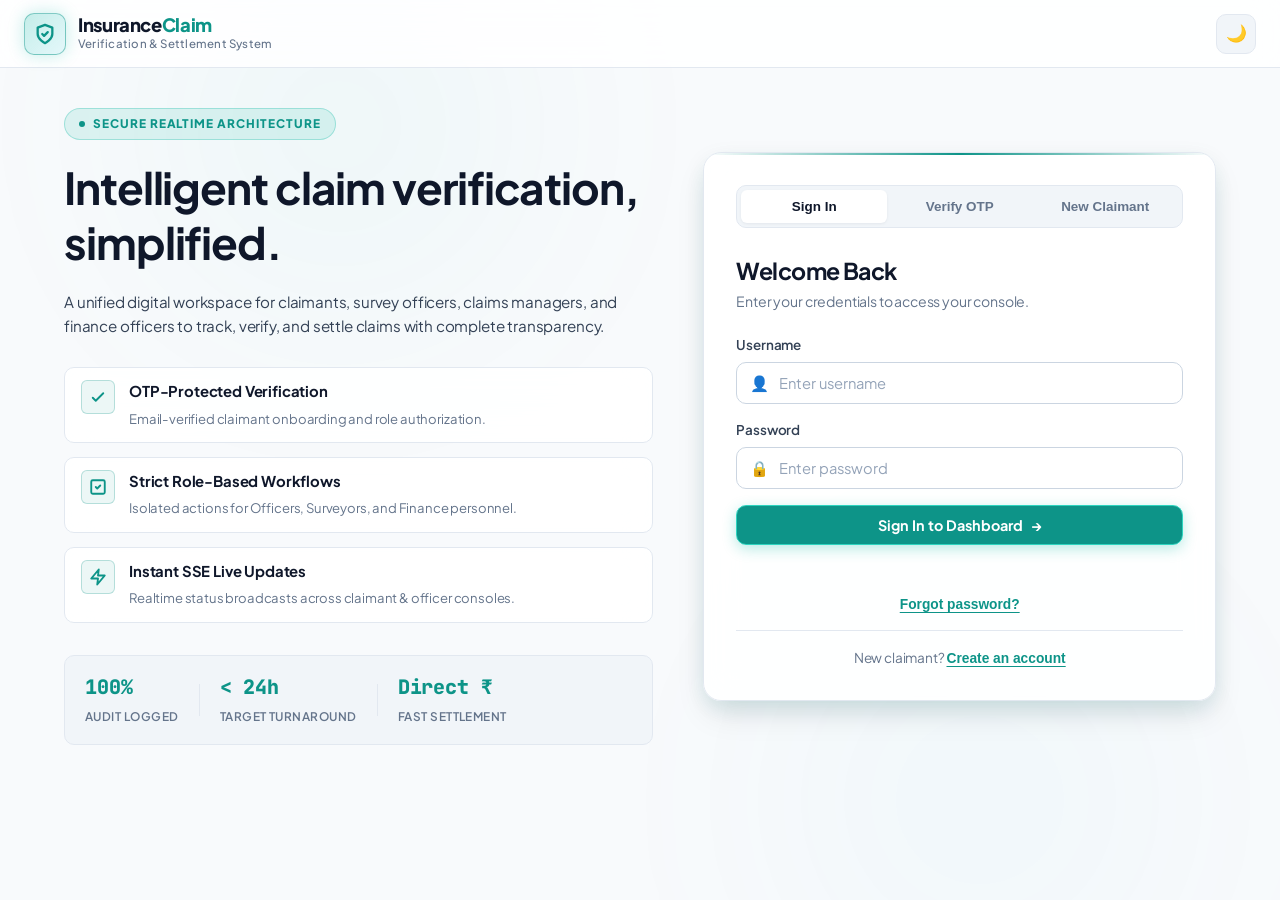
==== commit af502e49: "Updated error" ====
--- a/backend/src/main/resources/static/index.html
+++ b/backend/src/main/resources/static/index.html
@@ -1,17 +1,16 @@
 <!DOCTYPE html>
-<<<<<<< HEAD
 <html lang="en" data-theme="dark">
 <head>
   <meta charset="UTF-8" />
   <meta name="viewport" content="width=device-width, initial-scale=1.0" />
   <meta name="color-scheme" content="dark light" />
   <title>Insurance Claim Verification System | Modern Real-Time Claim Operations</title>
-  
+
   <!-- Modern Typography: Plus Jakarta Sans & JetBrains Mono -->
   <link rel="preconnect" href="https://fonts.googleapis.com" />
   <link rel="preconnect" href="https://fonts.gstatic.com" crossorigin />
   <link href="https://fonts.googleapis.com/css2?family=JetBrains+Mono:wght@400;500;600&family=Plus+Jakarta+Sans:wght@300;400;500;600;700;800&display=swap" rel="stylesheet" />
-  
+
   <link rel="stylesheet" href="style.css?v=20260927" />
 
   <!-- Theme initialization to prevent Flash of Unstyled Content (FOUC) -->
@@ -49,7 +48,7 @@
         <small class="brand-sub">Verification &amp; Settlement System</small>
       </div>
     </div>
-    
+
     <div class="header-controls">
       <div id="liveBadge" class="live-badge hidden" title="Realtime SSE Synchronization Active">
         <span class="pulse-dot"></span>
@@ -74,7 +73,7 @@
       </div>
       <h1>Intelligent claim verification, simplified.</h1>
       <p>A unified digital workspace for claimants, survey officers, claims managers, and finance officers to track, verify, and settle claims with complete transparency.</p>
-      
+
       <div class="feature-list">
         <div class="feature-item">
           <div class="feature-icon">
@@ -319,73 +318,10 @@
         <div class="auth-note">
           Already registered? <button type="button" class="link-button" data-view="loginPanel">Sign in</button>
         </div>
-=======
-<html lang="en">
-<head>
-  <meta charset="UTF-8" />
-  <meta name="viewport" content="width=device-width, initial-scale=1.0" />
-  <title>Insurance Claim Verification</title>
-  <link rel="stylesheet" href="style.css" />
-</head>
-<body>
-<header class="app-header">
-  <div class="header-inner">
-    <div class="brand-wrap">
-      <div class="brand-mark">✓</div>
-      <div><div class="brand">Insurance Claim</div><small>Verification System</small></div>
-    </div>
-    <div id="liveBadge" class="live-badge hidden">● LIVE</div>
-  </div>
-</header>
-
-<main>
-  <section id="authView" class="auth-shell">
-    <div class="auth-intro">
-      <span class="eyebrow">SECURE ACCESS</span>
-      <h1>Your claim journey, kept simple.</h1>
-      <p>Sign in to track claims, submit documents and follow every verification step from one secure workspace.</p>
-      <div class="feature-list">
-        <div><span>✓</span><div><b>Email verification</b><small>OTP-based account activation</small></div></div>
-        <div><span>✓</span><div><b>Role-based access</b><small>Each role sees its permitted workflow</small></div></div>
-        <div><span>✓</span><div><b>Real-time updates</b><small>Claim status changes appear instantly</small></div></div>
-      </div>
-    </div>
-    <div class="auth-card">
-      <div class="auth-tabs">
-        <button class="tab active" data-view="loginPanel">Login</button>
-        <button class="tab" data-view="verifyPanel">Verify Email</button>
-        <button class="tab" data-view="registerPanel">Create Account</button>
-      </div>
-      <section id="loginPanel" class="auth-panel">
-        <h2>Welcome back</h2><p class="hint">Sign in using your verified account.</p>
-        <form id="loginForm"><label for="username">Username</label><input id="username" autocomplete="username" required /><label for="password">Password</label><input id="password" type="password" autocomplete="current-password" required /><button class="primary wide" type="submit">Login</button></form>
-        <p id="loginMessage" class="message"></p><div class="auth-links"><button type="button" class="link-button" data-view="forgotPanel">Forgot password?</button></div><div class="auth-note">New claimant? <button type="button" class="link-button" data-view="registerPanel">Create an account</button></div>
-      </section>
-      <section id="forgotPanel" class="auth-panel hidden">
-        <h2>Forgot password?</h2><p class="hint">Enter your registered email and we will send a password reset OTP.</p>
-        <form id="forgotForm"><label for="forgotEmail">Email</label><input id="forgotEmail" type="email" autocomplete="email" required /><button class="primary wide" type="submit">Send Reset OTP</button></form>
-        <p id="forgotMessage" class="message"></p><div class="auth-links"><button type="button" class="link-button" data-view="resetPasswordPanel">I have the OTP</button> · <button type="button" class="link-button" data-view="loginPanel">Back to Login</button></div>
-      </section>
-      <section id="resetPasswordPanel" class="auth-panel hidden">
-        <h2>Reset password</h2><p class="hint">Enter the OTP from your email and choose a new password.</p>
-        <form id="resetPasswordForm"><label for="resetEmail">Email</label><input id="resetEmail" type="email" autocomplete="email" required /><label for="resetOtp">6-digit OTP</label><input id="resetOtp" inputmode="numeric" maxlength="6" pattern="[0-9]{6}" placeholder="123456" required /><label for="resetNewPassword">New Password</label><input id="resetNewPassword" type="password" minlength="6" autocomplete="new-password" required /><label for="resetConfirmPassword">Confirm New Password</label><input id="resetConfirmPassword" type="password" minlength="6" autocomplete="new-password" required /><button class="primary wide" type="submit">Reset Password</button></form>
-        <p id="resetMessage" class="message"></p><div class="auth-links"><button type="button" class="link-button" data-view="forgotPanel">Request another OTP</button> · <button type="button" class="link-button" data-view="loginPanel">Back to Login</button></div>
-      </section>
-      <section id="verifyPanel" class="auth-panel hidden">
-        <h2>Verify your email</h2><p class="hint">Enter the OTP sent to your registered email address.</p>
-        <form id="verifyForm"><label for="otpUsername">Username</label><input id="otpUsername" autocomplete="username" required /><label for="otp">6-digit OTP</label><input id="otp" inputmode="numeric" maxlength="6" pattern="[0-9]{6}" placeholder="123456" required /><button class="primary wide" type="submit">Verify Email</button></form>
-        <div class="button-row"><button class="secondary" id="resendOtpBtn" type="button">Resend OTP</button></div><p id="otpMessage" class="message"></p>
-      </section>
-      <section id="registerPanel" class="auth-panel hidden">
-        <h2>Create claimant account</h2><p class="hint">Claimants can register themselves. Staff accounts are created by an administrator.</p>
-        <form id="registerForm"><label for="regFullName">Full Name</label><input id="regFullName" required /><label for="regEmail">Email</label><input id="regEmail" type="email" required /><label for="regUsername">Username</label><input id="regUsername" autocomplete="username" required /><label for="regPassword">Password</label><input id="regPassword" type="password" minlength="6" autocomplete="new-password" required /><button class="primary wide" type="submit">Create Claimant Account</button></form>
-        <p id="registerMessage" class="message"></p>
->>>>>>> 2e9d4774e4564c1303f0b69bc94ca06816c250b0
       </section>
     </div>
   </section>
 
-<<<<<<< HEAD
   <!-- ================= DASHBOARD VIEW ================= -->
   <section id="dashboardView" class="hidden dashboard-layout">
     <!-- Sidebar -->
@@ -492,53 +428,10 @@
             <span class="badge-dot pulse-teal"></span>
             <span>All systems nominal</span>
           </div>
-=======
-  <section id="dashboardView" class="hidden dashboard-layout">
-    <aside class="sidebar">
-      <div class="sidebar-brand"><div class="sidebar-shield">✓</div><div><b>Insurance Claim</b><small>Verification System</small></div></div>
-      <div class="sidebar-profile"><div class="avatar" id="avatarLetter">U</div><div><b id="sidebarName">User</b><small id="sidebarRole">Role</small></div></div>
-      <nav id="sideNav" class="side-nav"></nav>
-      <button class="logout-side" id="logoutBtn">↪ <span>Logout</span></button>
-    </aside>
-
-    <section class="dashboard-main">
-      <div class="dashboard-top">
-        <div><span class="eyebrow">MY WORKSPACE</span><h2 id="dashboardHeading">Dashboard</h2><p id="userInfo"></p></div>
-        <div class="top-actions"><span id="roleBadge" class="role-badge">USER</span><button class="secondary mobile-logout" id="mobileLogoutBtn">Logout</button></div>
-      </div>
-
-      <div class="kpi-grid">
-        <div class="kpi-card">
-          <div class="kpi-head"><span>Total Claims</span><span class="kpi-icon">Σ</span></div>
-          <div class="kpi-value" id="statTotal">0</div>
-          <div class="kpi-sub">Registered claims</div>
-        </div>
-        <div class="kpi-card">
-          <div class="kpi-head"><span>Under Review</span><span class="kpi-icon kpi-amber">⏳</span></div>
-          <div class="kpi-value text-amber" id="statPending">0</div>
-          <div class="kpi-sub">Verification &amp; Survey</div>
-        </div>
-        <div class="kpi-card">
-          <div class="kpi-head"><span>Approved</span><span class="kpi-icon kpi-blue">✓</span></div>
-          <div class="kpi-value text-blue" id="statApproved">0</div>
-          <div class="kpi-sub">Ready for settlement</div>
-        </div>
-        <div class="kpi-card">
-          <div class="kpi-head"><span>Settled Amount</span><span class="kpi-icon kpi-emerald">₹</span></div>
-          <div class="kpi-value text-emerald" id="statSettled">₹0</div>
-          <div class="kpi-sub">Disbursed to claimants</div>
-        </div>
-      </div>
-
-      <section id="view-overview" class="dash-view">
-        <div class="dashboard-welcome">
-          <div><span class="eyebrow">WELCOME BACK</span><h3 id="welcomeTitle">Welcome</h3><p id="welcomeText">Your claim journey is ready.</p></div>
->>>>>>> 2e9d4774e4564c1303f0b69bc94ca06816c250b0
         </div>
 
         <div class="overview-focus">
           <article class="current-claim-card">
-<<<<<<< HEAD
             <div class="section-head-line">
               <div>
                 <span class="eyebrow">HIGHLIGHTED CLAIM</span>
@@ -574,36 +467,16 @@
                   <span id="journeyCurrentText">No claim selected</span>
                   <span id="journeyNextText"></span>
                 </div>
-=======
-            <div class="section-head-line"><div><span class="eyebrow">CURRENT CLAIM</span><h3 id="currentClaimTitle">No active claim</h3></div><span id="currentClaimStatus" class="status status-muted">—</span></div>
-            <div class="claim-focus-body">
-              <div class="claim-facts">
-                <div><span>Policy</span><strong id="currentPolicy">—</strong></div>
-                <div><span>Claim amount</span><strong id="currentAmount">—</strong></div>
-                <div><span>Incident</span><strong id="currentIncident">—</strong></div>
-                <button id="currentClaimButton" class="primary" type="button">View Claims →</button>
-              </div>
-              <div class="journey-wrap">
-                <div class="journey-line"></div>
-                <div id="claimJourney" class="claim-journey"></div>
-                <div class="journey-caption"><span id="journeyCurrentText">No claim selected</span><span id="journeyNextText"></span></div>
->>>>>>> 2e9d4774e4564c1303f0b69bc94ca06816c250b0
               </div>
             </div>
           </article>
 
           <aside class="dashboard-side-card">
-<<<<<<< HEAD
             <div class="side-card-top">
               <div class="mini-icon">✦</div>
               <span class="eyebrow">PORTFOLIO ACTIVITY</span>
             </div>
             <strong id="glanceCount" class="glance-counter">0 claims</strong>
-=======
-            <div class="mini-icon">✦</div>
-            <span class="eyebrow">AT A GLANCE</span>
-            <strong id="glanceCount">0 claims</strong>
->>>>>>> 2e9d4774e4564c1303f0b69bc94ca06816c250b0
             <p id="glanceText">Your latest claim updates will appear here.</p>
             <div id="recentUpdate" class="recent-update">No recent update.</div>
           </aside>
@@ -611,7 +484,6 @@
 
         <div class="dashboard-bottom">
           <div class="panel quick-panel">
-<<<<<<< HEAD
             <div class="panel-head">
               <div>
                 <h3>Role Fast Actions</h3>
@@ -633,21 +505,10 @@
               <span>Approve</span><i></i>
               <span>Settle</span>
             </div>
-=======
-            <div class="panel-head"><div><h3>Quick Actions</h3><p>Only what you need right now</p></div></div>
-            <div id="quickActions" class="quick-grid"></div>
-          </div>
-          <div class="panel reassurance-panel">
-            <span class="eyebrow">CLAIM JOURNEY</span>
-            <h3>Simple. Clear. Trackable.</h3>
-            <p>Your claim moves through each stage with every action recorded in the system.</p>
-            <div class="tiny-journey"><span>Submit</span><i></i><span>Verify</span><i></i><span>Survey</span><i></i><span>Approve</span><i></i><span>Settle</span></div>
->>>>>>> 2e9d4774e4564c1303f0b69bc94ca06816c250b0
-          </div>
-        </div>
-      </section>
-
-<<<<<<< HEAD
+          </div>
+        </div>
+      </section>
+
       <!-- ================= VIEW: USERS (ADMIN ONLY) ================= -->
       <section id="view-users" class="dash-view hidden">
         <div class="page-heading">
@@ -857,26 +718,10 @@
 
         <div id="claimsList" class="claims-list"></div>
       </section>
-=======
-      <section id="view-users" class="dash-view hidden">
-        <div class="page-heading"><div><span class="eyebrow">ADMINISTRATION</span><h2>User Management</h2><p>Create and manage authorized staff accounts.</p></div><button class="secondary" id="refreshUsersBtn">Refresh</button></div>
-        <div class="card"><div class="section-heading"><div><h3>Create Staff Account</h3><p class="hint">Staff cannot self-register. Choose their role and send an OTP to their email.</p></div></div>
-          <form id="userForm"><div class="grid2"><div><label>Full Name</label><input id="newFullName" required /></div><div><label>Email</label><input id="newEmail" type="email" required /></div><div><label>Username</label><input id="newUsername" required /></div><div><label>Temporary Password</label><input id="newPassword" type="password" minlength="6" required /></div></div><label>Staff Role</label><select id="newRole" required><option value="CLAIM_OFFICER">Claim Officer</option><option value="SURVEYOR">Surveyor</option><option value="FINANCE_OFFICER">Finance Officer</option></select><button type="submit">Create Staff Account &amp; Send OTP</button><span id="userMessage" class="message"></span></form>
-        </div>
-        <div class="card"><div class="section-heading"><div><h3>Accounts</h3><p class="hint">Activate or deactivate staff access.</p></div></div><div id="usersList" class="users-list"></div></div>
-      </section>
-
-      <section id="view-password" class="dash-view hidden"><div class="page-heading"><div><span class="eyebrow">ACCOUNT SECURITY</span><h2>Change Password</h2><p>Update the password for your current account.</p></div></div><div class="card form-card password-card"><form id="changePasswordForm"><label for="currentPassword">Current Password</label><input id="currentPassword" type="password" autocomplete="current-password" required /><label for="newPasswordChange">New Password</label><input id="newPasswordChange" type="password" minlength="6" autocomplete="new-password" required /><label for="confirmPasswordChange">Confirm New Password</label><input id="confirmPasswordChange" type="password" minlength="6" autocomplete="new-password" required /><button type="submit">Change Password</button><span id="changePasswordMessage" class="message"></span></form></div></section>
-
-      <section id="view-claim" class="dash-view hidden"><div class="page-heading"><div><span class="eyebrow">CLAIMANT</span><h2>Submit New Claim</h2><p>Provide policy details and one supporting document.</p></div></div><div class="card form-card"><form id="claimForm"><div class="grid2"><div><label>Policy Number</label><input id="policyNumber" required placeholder="POL-5001" /></div><div><label>Claim Amount (₹)</label><input id="amount" type="number" min="1" step="0.01" required placeholder="150000" /></div></div><label>Description</label><textarea id="description" required placeholder="Describe the claim"></textarea><label>Supporting Document</label><input id="document" type="file" required accept=".pdf,.png,.jpg,.jpeg,.doc,.docx" /><button type="submit">Submit Claim</button><span id="submitMessage" class="message"></span></form></div></section>
-
-      <section id="view-claims" class="dash-view hidden"><div class="page-heading"><div><span class="eyebrow">WORKFLOW</span><h2 id="claimsTitle">Claims</h2><p id="claimsHint">Track current state, actions and workflow history.</p></div><button class="secondary" id="refreshBtn">Refresh</button></div><div id="claimsList" class="claims-list"></div></section>
->>>>>>> 2e9d4774e4564c1303f0b69bc94ca06816c250b0
     </section>
   </section>
 </main>
 
-<<<<<<< HEAD
 <!-- ================= ACTION CONFIRMATION MODAL ================= -->
 <div id="actionModal" class="action-modal hidden" role="dialog" aria-modal="true" aria-labelledby="actionModalTitle">
   <div class="action-modal-backdrop"></div>
@@ -960,12 +805,5 @@
 
 <script src="api-config.js?v=20260927"></script>
 <script src="script.js?v=20260927"></script>
-=======
-<div id="actionModal" class="action-modal hidden" role="dialog" aria-modal="true" aria-labelledby="actionModalTitle"><div class="action-modal-card"><div class="modal-icon">!</div><div class="modal-content"><span class="eyebrow">CONFIRM ACTION</span><h3 id="actionModalTitle">Confirm</h3><p id="actionModalClaim" class="modal-claim"></p><p id="actionModalMessage" class="modal-message"></p>
-  <div id="settlementFields" class="settlement-fields hidden"><div class="settlement-heading">Payment Settlement</div><div class="settlement-grid"><div><label for="paymentMethod">Payment Method</label><select id="paymentMethod"><option value="">Select payment method</option><option value="BANK_TRANSFER">Bank Transfer</option><option value="UPI">UPI</option><option value="CHEQUE">Cheque</option></select></div><div><label for="settlementAmount">Settlement Amount (₹)</label><input id="settlementAmount" type="number" min="0.01" step="0.01" /></div></div><label for="transactionReference">Transaction / Reference Number</label><input id="transactionReference" maxlength="120" placeholder="Enter transaction or reference number" /><p class="settlement-hint">The settlement date and finance officer are recorded automatically in the claim history.</p></div>
-  <label for="actionModalNote">Optional note</label><textarea id="actionModalNote" rows="3" placeholder="Add a note for the audit history (optional)"></textarea><div class="modal-actions"><button type="button" class="secondary" id="actionCancelBtn">Cancel</button><button type="button" class="modal-confirm primary" id="actionConfirmBtn">Confirm</button></div></div></div></div>
-<div id="toast" class="toast hidden"></div>
-<script src="script.js?v=20260923"></script>
->>>>>>> 2e9d4774e4564c1303f0b69bc94ca06816c250b0
 </body>
-</html>
+</html>
--- a/backend/src/main/resources/static/style.css
+++ b/backend/src/main/resources/static/style.css
@@ -1,5 +1,4 @@
 /* =========================================================
-<<<<<<< HEAD
    MODERN FINTECH TEAL & SLATE DESIGN SYSTEM
    Insurance Claim Verification & Settlement System
    ========================================================= */
@@ -36,7 +35,7 @@
   --teal-500: #14b8a6;
   --teal-600: #0d9488;
   --teal-700: #0f766e;
-  
+
   --primary: #14b8a6;
   --primary-hover: #2dd4bf;
   --primary-active: #0d9488;
@@ -106,26 +105,10 @@
   --border-strong: rgba(13, 148, 136, 0.45);
   --border-focus: #0d9488;
 
-=======
-   CLEAN MINIMALIST LIGHT THEME (LINEAR / APPLE STYLE)
-   Insurance Claim Verification System
-   ========================================================= */
-
-:root {
-  --font: -apple-system, BlinkMacSystemFont, "Segoe UI", Roboto, "Inter", Helvetica, Arial, sans-serif;
-  --bg: #f8fafc;
-  --card-bg: #ffffff;
-  --card-sub: #f1f5f9;
-  --border: #e2e8f0;
-  --border-subtle: #cbd5e1;
-  --border-focus: #2563eb;
-  
->>>>>>> 2e9d4774e4564c1303f0b69bc94ca06816c250b0
   --text-main: #0f172a;
   --text-body: #334155;
   --text-muted: #64748b;
   --text-subtle: #94a3b8;
-<<<<<<< HEAD
 
   --primary: #0d9488;
   --primary-hover: #0f766e;
@@ -282,88 +265,6 @@
 
 .header-inner {
   max-width: 1440px;
-=======
-  
-  --primary: #2563eb;
-  --primary-hover: #1d4ed8;
-  --primary-light: #eff6ff;
-  --primary-border: #bfdbfe;
-
-  --success: #059669;
-  --success-hover: #047857;
-  --success-light: #ecfdf5;
-  --success-border: #a7f3d0;
-
-  --warning: #d97706;
-  --warning-light: #fffbeb;
-  --warning-border: #fde68a;
-
-  --danger: #dc2626;
-  --danger-hover: #b91c1c;
-  --danger-light: #fef2f2;
-  --danger-border: #fecaca;
-
-  --purple: #7c3aed;
-  --purple-light: #f5f3ff;
-  --purple-border: #ddd6fe;
-
-  --shadow-sm: 0 1px 2px 0 rgba(0, 0, 0, 0.04);
-  --shadow: 0 1px 3px 0 rgba(0, 0, 0, 0.05), 0 10px 25px -5px rgba(0, 0, 0, 0.04);
-  --shadow-md: 0 4px 6px -1px rgba(0, 0, 0, 0.06), 0 2px 4px -2px rgba(0, 0, 0, 0.04);
-  --shadow-lg: 0 20px 25px -5px rgba(0, 0, 0, 0.08), 0 8px 10px -6px rgba(0, 0, 0, 0.04);
-
-  --radius-sm: 8px;
-  --radius-md: 12px;
-  --radius-lg: 16px;
-  --radius-full: 9999px;
-}
-
-* { box-sizing: border-box; margin: 0; padding: 0; }
-
-html, body {
-  min-height: 100%;
-  font-family: var(--font);
-  background-color: var(--bg);
-  color: var(--text-body);
-  line-height: 1.5;
-  -webkit-font-smoothing: antialiased;
-}
-
-button, input, select, textarea {
-  font-family: inherit;
-  font-size: 13px;
-}
-
-button {
-  cursor: pointer;
-  border: none;
-  background: none;
-  transition: all 0.15s ease;
-}
-
-button:disabled {
-  opacity: 0.5;
-  cursor: not-allowed;
-}
-
-.hidden { display: none !important; }
-
-/* Global Header */
-.app-header {
-  display: block;
-  position: sticky;
-  top: 0;
-  z-index: 40;
-  background: rgba(255, 255, 255, 0.92);
-  backdrop-filter: blur(12px);
-  -webkit-backdrop-filter: blur(12px);
-  border-bottom: 1px solid var(--border);
-  height: 60px;
-}
-
-.header-inner {
-  max-width: 1400px;
->>>>>>> 2e9d4774e4564c1303f0b69bc94ca06816c250b0
   height: 100%;
   margin: 0 auto;
   padding: 0 24px;
@@ -376,7 +277,6 @@
   display: flex;
   align-items: center;
   gap: 12px;
-<<<<<<< HEAD
   text-decoration: none;
   cursor: pointer;
   user-select: none;
@@ -1073,298 +973,10 @@
 }
 
 /* Profile Card in Sidebar */
-=======
-}
-
-.brand-mark {
-  width: 32px;
-  height: 32px;
-  border-radius: var(--radius-sm);
-  background: var(--primary);
-  color: #fff;
-  display: grid;
-  place-items: center;
-  font-weight: 700;
-  font-size: 15px;
-  box-shadow: 0 2px 6px rgba(37, 99, 235, 0.25);
-}
-
-.brand {
-  font-weight: 700;
-  font-size: 14px;
-  color: var(--text-main);
-  letter-spacing: -0.01em;
-}
-
-.brand-wrap small {
-  display: block;
-  font-size: 11px;
-  color: var(--text-muted);
-  font-weight: 500;
-}
-
-.live-badge {
-  font-size: 11px;
-  font-weight: 600;
-  color: var(--success);
-  background: var(--success-light);
-  border: 1px solid var(--success-border);
-  padding: 4px 10px;
-  border-radius: var(--radius-full);
-  display: inline-flex;
-  align-items: center;
-  gap: 6px;
-}
-
-.live-badge::before {
-  content: "";
-  display: inline-block;
-  width: 6px;
-  height: 6px;
-  border-radius: 50%;
-  background: var(--success);
-  box-shadow: 0 0 6px var(--success);
-}
-
-/* Authentication Views */
-.auth-shell {
-  width: min(1080px, calc(100% - 40px));
-  min-height: calc(100vh - 60px);
-  margin: 0 auto;
-  display: grid;
-  grid-template-columns: 1.1fr 0.9fr;
-  align-items: center;
-  gap: 60px;
-  padding: 40px 0;
-}
-
-.auth-intro .eyebrow {
-  display: inline-block;
-  font-size: 11px;
-  font-weight: 700;
-  letter-spacing: 0.08em;
-  text-transform: uppercase;
-  color: var(--primary);
-  margin-bottom: 8px;
-}
-
-.auth-intro h1 {
-  font-size: 42px;
-  font-weight: 800;
-  line-height: 1.15;
-  letter-spacing: -0.03em;
-  color: var(--text-main);
-  margin: 8px 0 16px;
-}
-
-.auth-intro > p {
-  font-size: 15px;
-  color: var(--text-muted);
-  line-height: 1.6;
-  max-width: 500px;
-}
-
-.feature-list {
-  margin-top: 32px;
-  display: grid;
-  gap: 16px;
-}
-
-.feature-list > div {
+.sidebar-profile {
   display: flex;
   align-items: center;
   gap: 12px;
-}
-
-.feature-list > div > span {
-  width: 28px;
-  height: 28px;
-  border-radius: var(--radius-sm);
-  background: var(--primary-light);
-  color: var(--primary);
-  display: grid;
-  place-items: center;
-  font-weight: 700;
-  font-size: 12px;
-  border: 1px solid var(--primary-border);
-}
-
-.feature-list b {
-  display: block;
-  font-size: 13px;
-  font-weight: 600;
-  color: var(--text-main);
-}
-
-.feature-list small {
-  color: var(--text-muted);
-  font-size: 11px;
-}
-
-.auth-card {
-  background: var(--card-bg);
-  border: 1px solid var(--border);
-  border-radius: var(--radius-lg);
-  box-shadow: var(--shadow);
-  overflow: hidden;
-}
-
-.auth-tabs {
-  display: grid;
-  grid-template-columns: repeat(3, 1fr);
-  border-bottom: 1px solid var(--border);
-  background: #fafafa;
-}
-
-.tab {
-  padding: 14px 10px;
-  background: transparent;
-  color: var(--text-muted);
-  font-size: 12px;
-  font-weight: 600;
-  border-bottom: 2px solid transparent;
-}
-
-.tab.active {
-  color: var(--primary);
-  background: var(--card-bg);
-  border-bottom-color: var(--primary);
-}
-
-.auth-panel {
-  padding: 32px;
-}
-
-.auth-panel h2 {
-  font-size: 22px;
-  font-weight: 700;
-  letter-spacing: -0.02em;
-  color: var(--text-main);
-  margin-bottom: 4px;
-}
-
-.auth-panel .hint {
-  font-size: 12px;
-  color: var(--text-muted);
-  margin-bottom: 20px;
-}
-
-.auth-panel form, .card form {
-  display: flex;
-  flex-direction: column;
-  gap: 12px;
-}
-
-label {
-  display: block;
-  font-size: 11px;
-  font-weight: 600;
-  color: var(--text-body);
-  margin-bottom: -4px;
-}
-
-input, select, textarea {
-  width: 100%;
-  border: 1px solid var(--border);
-  background: #ffffff;
-  border-radius: var(--radius-sm);
-  padding: 10px 12px;
-  outline: none;
-  color: var(--text-main);
-  transition: all 0.15s ease;
-}
-
-input:focus, select:focus, textarea:focus {
-  border-color: var(--border-focus);
-  box-shadow: 0 0 0 3px rgba(37, 99, 235, 0.12);
-}
-
-.primary {
-  background: var(--primary);
-  color: #fff;
-  padding: 10px 16px;
-  border-radius: var(--radius-sm);
-  font-weight: 600;
-  font-size: 13px;
-  box-shadow: 0 1px 2px rgba(37, 99, 235, 0.2);
-}
-
-.primary:hover {
-  background: var(--primary-hover);
-}
-
-.secondary {
-  background: #ffffff;
-  color: var(--text-body);
-  border: 1px solid var(--border);
-  padding: 8px 14px;
-  border-radius: var(--radius-sm);
-  font-weight: 600;
-  font-size: 12px;
-}
-
-.secondary:hover {
-  background: var(--card-sub);
-  border-color: var(--border-subtle);
-  color: var(--text-main);
-}
-
-.wide { width: 100%; }
-
-.message {
-  font-size: 12px;
-  color: var(--danger);
-  min-height: 18px;
-  margin-top: 6px;
-}
-
-.link-button {
-  color: var(--primary);
-  font-weight: 600;
-  font-size: 12px;
-}
-
-.link-button:hover { text-decoration: underline; }
-
-.auth-links, .auth-note {
-  text-align: center;
-  font-size: 12px;
-  color: var(--text-muted);
-  margin-top: 16px;
-}
-
-/* =========================================================
-   DASHBOARD LAYOUT (LINEAR / APPLE STYLE)
-   ========================================================= */
-
-.dashboard-layout {
-  min-height: calc(100vh - 60px);
-  display: grid;
-  grid-template-columns: 240px 1fr;
-  background: var(--bg);
-}
-
-/* Minimalist Left Sidebar */
-.sidebar {
-  background: #ffffff;
-  border-right: 1px solid var(--border);
-  padding: 20px 16px;
-  display: flex;
-  flex-direction: column;
-  gap: 20px;
-  height: calc(100vh - 60px);
-  position: sticky;
-  top: 60px;
-}
-
-.sidebar-brand { display: none; }
-
->>>>>>> 2e9d4774e4564c1303f0b69bc94ca06816c250b0
-.sidebar-profile {
-  display: flex;
-  align-items: center;
-  gap: 12px;
-<<<<<<< HEAD
   margin: 18px 0;
   padding: 12px 14px;
   border-radius: var(--radius-md);
@@ -1394,36 +1006,10 @@
 .profile-info b {
   display: block;
   font-size: 0.9rem;
-=======
-  padding: 10px 12px;
-  background: var(--card-sub);
-  border: 1px solid var(--border);
-  border-radius: var(--radius-md);
-}
-
-.avatar {
-  width: 34px;
-  height: 34px;
-  border-radius: 50%;
-  background: var(--primary);
-  color: #fff;
-  display: grid;
-  place-items: center;
-  font-weight: 700;
-  font-size: 13px;
-  flex-shrink: 0;
-}
-
-.sidebar-profile b {
-  display: block;
-  font-size: 12px;
-  font-weight: 600;
->>>>>>> 2e9d4774e4564c1303f0b69bc94ca06816c250b0
   color: var(--text-main);
   white-space: nowrap;
   overflow: hidden;
   text-overflow: ellipsis;
-<<<<<<< HEAD
 }
 
 .sidebar-role-badge {
@@ -1441,28 +1027,11 @@
   gap: 6px;
   flex: 1;
   overflow-y: auto;
-=======
-  max-width: 140px;
-}
-
-.sidebar-profile small {
-  display: block;
-  font-size: 10px;
-  color: var(--text-muted);
-  font-weight: 500;
-}
-
-.side-nav {
-  display: flex;
-  flex-direction: column;
-  gap: 4px;
->>>>>>> 2e9d4774e4564c1303f0b69bc94ca06816c250b0
 }
 
 .nav-item {
   display: flex;
   align-items: center;
-<<<<<<< HEAD
   gap: 12px;
   padding: 11px 16px;
   border-radius: var(--radius-sm);
@@ -1473,20 +1042,10 @@
   border: none;
   cursor: pointer;
   transition: all var(--transition-fast);
-=======
-  gap: 10px;
-  width: 100%;
-  padding: 9px 12px;
-  border-radius: var(--radius-sm);
-  color: var(--text-body);
-  font-size: 12px;
-  font-weight: 500;
->>>>>>> 2e9d4774e4564c1303f0b69bc94ca06816c250b0
   text-align: left;
 }
 
 .nav-item:hover {
-<<<<<<< HEAD
   background: var(--primary-light);
   color: var(--text-main);
   transform: translateX(2px);
@@ -1547,54 +1106,12 @@
   max-width: 1220px;
   padding: 32px 36px;
   overflow-y: auto;
-=======
-  background: var(--card-sub);
-  color: var(--text-main);
-}
-
-.nav-item.active {
-  background: var(--primary-light);
-  color: var(--primary);
-  font-weight: 600;
-  border: 1px solid var(--primary-border);
-}
-
-.nav-icon {
-  font-size: 14px;
-  width: 18px;
-  text-align: center;
-}
-
-.logout-side {
-  margin-top: auto;
-  display: flex;
-  align-items: center;
-  gap: 8px;
-  padding: 9px 12px;
-  border-radius: var(--radius-sm);
-  color: var(--danger);
-  font-size: 12px;
-  font-weight: 600;
-}
-
-.logout-side:hover {
-  background: var(--danger-light);
-}
-
-/* Main Workspace */
-.dashboard-main {
-  padding: 32px 40px;
-  max-width: 1300px;
-  width: 100%;
-  margin: 0 auto;
->>>>>>> 2e9d4774e4564c1303f0b69bc94ca06816c250b0
 }
 
 .dashboard-top {
   display: flex;
   align-items: flex-start;
   justify-content: space-between;
-<<<<<<< HEAD
   margin-bottom: 28px;
   gap: 20px;
 }
@@ -1606,31 +1123,6 @@
 
 .user-meta-line {
   font-size: 0.85rem;
-=======
-  margin-bottom: 24px;
-}
-
-.eyebrow {
-  display: inline-block;
-  font-size: 10px;
-  font-weight: 700;
-  letter-spacing: 0.08em;
-  text-transform: uppercase;
-  color: var(--text-muted);
-  margin-bottom: 4px;
-}
-
-.dashboard-top h2 {
-  font-size: 24px;
-  font-weight: 800;
-  letter-spacing: -0.03em;
-  color: var(--text-main);
-  margin-bottom: 2px;
-}
-
-.dashboard-top p {
-  font-size: 12px;
->>>>>>> 2e9d4774e4564c1303f0b69bc94ca06816c250b0
   color: var(--text-muted);
 }
 
@@ -1641,7 +1133,6 @@
 }
 
 .role-badge {
-<<<<<<< HEAD
   display: inline-block;
   padding: 6px 14px;
   border-radius: var(--radius-full);
@@ -1683,65 +1174,22 @@
   transform: translateY(-2px);
   border-color: var(--border-strong);
   box-shadow: var(--shadow-md), var(--shadow-glow);
-=======
-  font-size: 10px;
-  font-weight: 700;
-  letter-spacing: 0.04em;
-  text-transform: uppercase;
-  padding: 5px 10px;
-  border-radius: var(--radius-full);
-  background: var(--primary-light);
-  color: var(--primary);
-  border: 1px solid var(--primary-border);
-}
-
-.mobile-logout { display: none; }
-
-/* KPI Stats Grid (Linear / Apple Cards) */
-.kpi-grid {
-  display: grid;
-  grid-template-columns: repeat(4, 1fr);
-  gap: 16px;
-  margin-bottom: 28px;
-}
-
-.kpi-card {
-  background: #ffffff;
-  border: 1px solid var(--border);
-  border-radius: var(--radius-md);
-  padding: 16px 20px;
-  box-shadow: var(--shadow-sm);
-  display: flex;
-  flex-direction: column;
-  gap: 6px;
-  transition: all 0.15s ease;
-}
-
-.kpi-card:hover {
-  border-color: var(--border-subtle);
-  box-shadow: var(--shadow);
->>>>>>> 2e9d4774e4564c1303f0b69bc94ca06816c250b0
 }
 
 .kpi-head {
   display: flex;
   align-items: center;
   justify-content: space-between;
-<<<<<<< HEAD
   margin-bottom: 12px;
 }
 
 .kpi-head span {
   font-size: 0.84rem;
-=======
-  font-size: 11px;
->>>>>>> 2e9d4774e4564c1303f0b69bc94ca06816c250b0
   font-weight: 600;
   color: var(--text-muted);
 }
 
 .kpi-icon {
-<<<<<<< HEAD
   width: 32px;
   height: 32px;
   border-radius: var(--radius-xs);
@@ -1844,85 +1292,6 @@
   border-radius: var(--radius-lg);
   padding: 24px;
   box-shadow: var(--shadow-card);
-=======
-  width: 24px;
-  height: 24px;
-  border-radius: var(--radius-sm);
-  background: var(--card-sub);
-  display: grid;
-  place-items: center;
-  font-size: 11px;
-  font-weight: 700;
-  color: var(--text-body);
-}
-
-.kpi-icon.kpi-amber { background: var(--warning-light); color: var(--warning); }
-.kpi-icon.kpi-blue { background: var(--primary-light); color: var(--primary); }
-.kpi-icon.kpi-emerald { background: var(--success-light); color: var(--success); }
-
-.kpi-value {
-  font-size: 26px;
-  font-weight: 800;
-  letter-spacing: -0.03em;
-  color: var(--text-main);
-  line-height: 1.1;
-}
-
-.text-amber { color: var(--warning); }
-.text-blue { color: var(--primary); }
-.text-emerald { color: var(--success); }
-
-.kpi-sub {
-  font-size: 11px;
-  color: var(--text-muted);
-}
-
-/* Clean Welcome Box */
-.dashboard-welcome {
-  background: #ffffff;
-  border: 1px solid var(--border);
-  border-radius: var(--radius-lg);
-  padding: 24px 28px;
-  margin-bottom: 24px;
-  box-shadow: var(--shadow-sm);
-  display: flex;
-  align-items: center;
-  justify-content: space-between;
-}
-
-.dashboard-welcome h3 {
-  font-size: 20px;
-  font-weight: 700;
-  letter-spacing: -0.02em;
-  color: var(--text-main);
-  margin: 4px 0 2px;
-}
-
-.dashboard-welcome p {
-  font-size: 13px;
-  color: var(--text-muted);
-}
-
-.welcome-art { display: none; }
-
-/* Overview Focus Area */
-.overview-focus {
-  display: grid;
-  grid-template-columns: 1fr 300px;
-  gap: 20px;
-  margin-bottom: 24px;
-}
-
-.current-claim-card, .dashboard-side-card, .panel, .card {
-  background: #ffffff;
-  border: 1px solid var(--border);
-  border-radius: var(--radius-lg);
-  box-shadow: var(--shadow-sm);
-}
-
-.current-claim-card {
-  padding: 24px;
->>>>>>> 2e9d4774e4564c1303f0b69bc94ca06816c250b0
 }
 
 .section-head-line {
@@ -1930,7 +1299,6 @@
   align-items: center;
   justify-content: space-between;
   padding-bottom: 16px;
-<<<<<<< HEAD
   margin-bottom: 18px;
   border-bottom: 1px solid var(--border-subtle);
 }
@@ -1992,73 +1360,11 @@
   margin-bottom: 16px;
 }
 
-=======
-  border-bottom: 1px solid var(--border);
-}
-
-.section-head-line h3 {
-  font-size: 17px;
-  font-weight: 700;
-  color: var(--text-main);
-}
-
-.claim-focus-body {
-  margin-top: 20px;
-  display: grid;
-  grid-template-columns: 220px 1fr;
-  gap: 32px;
-}
-
-.claim-facts {
-  display: flex;
-  flex-direction: column;
-  gap: 12px;
-}
-
-.claim-facts div {
-  padding-bottom: 10px;
-  border-bottom: 1px solid #f1f5f9;
-}
-
-.claim-facts span {
-  display: block;
-  font-size: 10px;
-  font-weight: 600;
-  text-transform: uppercase;
-  color: var(--text-muted);
-  letter-spacing: 0.04em;
-}
-
-.claim-facts strong {
-  display: block;
-  font-size: 14px;
-  font-weight: 700;
-  color: var(--text-main);
-  margin-top: 2px;
-}
-
-.claim-facts button {
-  margin-top: auto;
-}
-
-/* Linear Connected Stepper */
-.journey-wrap {
-  display: flex;
-  flex-direction: column;
-  justify-content: center;
-}
-
-.journey-line { display: none; }
-
->>>>>>> 2e9d4774e4564c1303f0b69bc94ca06816c250b0
 .claim-journey {
   display: grid;
   grid-template-columns: repeat(5, 1fr);
   gap: 8px;
-<<<<<<< HEAD
   position: relative;
-=======
->>>>>>> 2e9d4774e4564c1303f0b69bc94ca06816c250b0
   margin-bottom: 16px;
 }
 
@@ -2068,18 +1374,14 @@
   align-items: center;
   text-align: center;
   gap: 8px;
-<<<<<<< HEAD
   position: relative;
   z-index: 2;
-=======
->>>>>>> 2e9d4774e4564c1303f0b69bc94ca06816c250b0
 }
 
 .journey-step span {
   width: 32px;
   height: 32px;
   border-radius: 50%;
-<<<<<<< HEAD
   background: var(--bg-surface);
   border: 2px solid var(--border-medium);
   color: var(--text-muted);
@@ -2096,37 +1398,10 @@
   border-color: var(--emerald);
   color: #041014;
   box-shadow: 0 0 12px rgba(16, 185, 129, 0.4);
-=======
-  display: grid;
-  place-items: center;
-  font-size: 12px;
-  font-weight: 700;
-  background: #f1f5f9;
-  color: var(--text-subtle);
-  border: 1px solid var(--border);
-  transition: all 0.15s ease;
-}
-
-.journey-step small {
-  font-size: 10px;
-  font-weight: 600;
-  color: var(--text-muted);
-}
-
-.journey-step.done span {
-  background: var(--success-light);
-  color: var(--success);
-  border-color: var(--success-border);
-}
-
-.journey-step.done small {
-  color: var(--success);
->>>>>>> 2e9d4774e4564c1303f0b69bc94ca06816c250b0
 }
 
 .journey-step.current span {
   background: var(--primary);
-<<<<<<< HEAD
   border-color: var(--teal-400);
   color: #041014;
   box-shadow: 0 0 18px rgba(20, 184, 166, 0.6);
@@ -2144,27 +1419,17 @@
   font-weight: 600;
   color: var(--text-muted);
   white-space: nowrap;
-=======
-  color: #fff;
-  border-color: var(--primary);
-  box-shadow: 0 0 0 4px var(--primary-light);
->>>>>>> 2e9d4774e4564c1303f0b69bc94ca06816c250b0
 }
 
 .journey-step.current small {
   color: var(--primary);
-<<<<<<< HEAD
   font-weight: 800;
-=======
-  font-weight: 700;
->>>>>>> 2e9d4774e4564c1303f0b69bc94ca06816c250b0
 }
 
 .journey-caption {
   display: flex;
   align-items: center;
   justify-content: space-between;
-<<<<<<< HEAD
   padding-top: 12px;
   border-top: 1px solid var(--border-subtle);
   font-size: 0.82rem;
@@ -2179,22 +1444,10 @@
   border-radius: var(--radius-lg);
   padding: 24px;
   box-shadow: var(--shadow-card);
-=======
-  font-size: 11px;
-  color: var(--text-muted);
-  padding-top: 12px;
-  border-top: 1px solid #f1f5f9;
-}
-
-/* Side Card */
-.dashboard-side-card {
-  padding: 24px;
->>>>>>> 2e9d4774e4564c1303f0b69bc94ca06816c250b0
   display: flex;
   flex-direction: column;
 }
 
-<<<<<<< HEAD
 .side-card-top {
   display: flex;
   align-items: center;
@@ -2215,68 +1468,25 @@
   line-height: 1.1;
   font-family: var(--font-mono);
   margin-bottom: 8px;
-=======
-.mini-icon {
-  width: 32px;
-  height: 32px;
-  border-radius: var(--radius-sm);
-  background: var(--primary-light);
-  color: var(--primary);
-  display: grid;
-  place-items: center;
-  font-size: 14px;
-  margin-bottom: 12px;
-}
-
-.dashboard-side-card strong {
-  font-size: 24px;
-  font-weight: 800;
-  color: var(--text-main);
-  margin: 4px 0;
-}
-
-.dashboard-side-card p {
-  font-size: 12px;
-  color: var(--text-muted);
-  margin-bottom: 16px;
->>>>>>> 2e9d4774e4564c1303f0b69bc94ca06816c250b0
 }
 
 .recent-update {
   margin-top: auto;
-<<<<<<< HEAD
   padding: 14px;
   border-radius: var(--radius-sm);
   background: var(--bg-card-sub);
   border: 1px solid var(--border-subtle);
   font-size: 0.83rem;
-=======
-  padding-top: 14px;
-  border-top: 1px solid var(--border);
-  font-size: 11px;
->>>>>>> 2e9d4774e4564c1303f0b69bc94ca06816c250b0
 }
 
 .recent-update b {
   display: block;
-<<<<<<< HEAD
   color: var(--primary);
   margin-bottom: 4px;
-=======
-  color: var(--text-main);
-  font-size: 12px;
-}
-
-.recent-update span {
-  display: block;
-  color: var(--text-muted);
-  margin-top: 2px;
->>>>>>> 2e9d4774e4564c1303f0b69bc94ca06816c250b0
 }
 
 .recent-update time {
   display: block;
-<<<<<<< HEAD
   font-size: 0.75rem;
   color: var(--text-muted);
   margin-top: 4px;
@@ -2286,22 +1496,10 @@
 .dashboard-bottom {
   display: grid;
   grid-template-columns: 1.6fr 1fr;
-=======
-  color: var(--text-subtle);
-  font-size: 10px;
-  margin-top: 4px;
-}
-
-/* Bottom Grid */
-.dashboard-bottom {
-  display: grid;
-  grid-template-columns: 1fr 1fr;
->>>>>>> 2e9d4774e4564c1303f0b69bc94ca06816c250b0
   gap: 20px;
 }
 
 .panel {
-<<<<<<< HEAD
   background: var(--bg-card);
   backdrop-filter: var(--backdrop-blur);
   border: 1px solid var(--border-subtle);
@@ -2321,25 +1519,11 @@
 
 .panel-head p {
   font-size: 0.84rem;
-=======
-  padding: 24px;
-}
-
-.panel-head h3 {
-  font-size: 15px;
-  font-weight: 700;
-  color: var(--text-main);
-}
-
-.panel-head p {
-  font-size: 11px;
->>>>>>> 2e9d4774e4564c1303f0b69bc94ca06816c250b0
   color: var(--text-muted);
 }
 
 .quick-grid {
   display: grid;
-<<<<<<< HEAD
   grid-template-columns: repeat(auto-fit, minmax(180px, 1fr));
   gap: 12px;
 }
@@ -2386,66 +1570,12 @@
 
 .reassurance-panel h3 {
   margin-bottom: 8px;
-=======
-  grid-template-columns: repeat(3, 1fr);
-  gap: 12px;
-  margin-top: 16px;
-}
-
-.quick-btn {
-  background: var(--card-sub);
-  border: 1px solid var(--border);
-  border-radius: var(--radius-md);
-  padding: 14px;
-  text-align: left;
-  transition: all 0.15s ease;
-}
-
-.quick-btn:hover {
-  background: #ffffff;
-  border-color: var(--border-focus);
-  box-shadow: var(--shadow-sm);
-}
-
-.quick-btn strong {
-  display: block;
-  font-size: 12px;
-  font-weight: 600;
-  color: var(--text-main);
-}
-
-.quick-btn small {
-  display: block;
-  font-size: 10px;
-  color: var(--text-muted);
-  margin-top: 4px;
-  line-height: 1.4;
-}
-
-.reassurance-panel {
-  background: #ffffff;
-  border: 1px solid var(--border);
-}
-
-.reassurance-panel h3 {
-  font-size: 16px;
-  font-weight: 700;
-  color: var(--text-main);
-  margin: 6px 0 4px;
-}
-
-.reassurance-panel p {
-  font-size: 12px;
-  color: var(--text-muted);
-  line-height: 1.6;
->>>>>>> 2e9d4774e4564c1303f0b69bc94ca06816c250b0
 }
 
 .tiny-journey {
   display: flex;
   align-items: center;
   gap: 8px;
-<<<<<<< HEAD
   margin-top: 18px;
   padding: 10px 14px;
   background: var(--bg-card-sub);
@@ -2588,68 +1718,12 @@
 .claim-card:hover {
   border-color: var(--border-strong);
   box-shadow: var(--shadow-md), var(--shadow-glow);
-=======
-  margin-top: 20px;
-  font-size: 10px;
-  font-weight: 600;
-  color: var(--text-body);
-}
-
-.tiny-journey i {
-  height: 1px;
-  width: 20px;
-  background: var(--border);
-}
-
-/* =========================================================
-   CLAIMS WORKSPACE (LINEAR / APPLE STYLE)
-   ========================================================= */
-
-.page-heading {
-  display: flex;
-  align-items: flex-end;
+}
+
+.claim-top {
+  display: flex;
+  align-items: center;
   justify-content: space-between;
-  margin-bottom: 24px;
-}
-
-.page-heading h2 {
-  font-size: 24px;
-  font-weight: 800;
-  letter-spacing: -0.03em;
-  color: var(--text-main);
-  margin-bottom: 2px;
-}
-
-.page-heading p {
-  font-size: 12px;
-  color: var(--text-muted);
-}
-
-.claims-list {
-  display: grid;
-  gap: 16px;
-}
-
-.claim-card {
-  background: #ffffff;
-  border: 1px solid var(--border);
-  border-radius: var(--radius-lg);
-  padding: 22px 24px;
-  box-shadow: var(--shadow-sm);
-  transition: all 0.15s ease;
-}
-
-.claim-card:hover {
-  border-color: var(--border-subtle);
-  box-shadow: var(--shadow);
->>>>>>> 2e9d4774e4564c1303f0b69bc94ca06816c250b0
-}
-
-.claim-top {
-  display: flex;
-  align-items: center;
-  justify-content: space-between;
-<<<<<<< HEAD
   margin-bottom: 16px;
   padding-bottom: 12px;
   border-bottom: 1px solid var(--border-subtle);
@@ -2755,59 +1829,11 @@
   border-radius: var(--radius-xs);
   border: 1px solid var(--border-subtle);
   word-break: break-word;
-=======
-  margin-bottom: 14px;
-}
-
-.claim-top h4 {
-  font-size: 16px;
-  font-weight: 700;
-  color: var(--text-main);
-  letter-spacing: -0.01em;
-}
-
-/* Apple Status Badges */
-.status {
-  display: inline-flex;
-  align-items: center;
-  padding: 4px 10px;
-  border-radius: var(--radius-full);
-  font-size: 11px;
+}
+
+.meta b {
+  color: var(--text-muted);
   font-weight: 600;
-  letter-spacing: 0.02em;
-}
-
-.status.submitted { background: var(--warning-light); color: var(--warning); border: 1px solid var(--warning-border); }
-.status.verified { background: var(--primary-light); color: var(--primary); border: 1px solid var(--primary-border); }
-.status.survey-completed { background: var(--purple-light); color: var(--purple); border: 1px solid var(--purple-border); }
-.status.approved { background: var(--success-light); color: var(--success); border: 1px solid var(--success-border); }
-.status.settled { background: #f0fdf4; color: #15803d; border: 1px solid #bbf7d0; }
-.status.rejected { background: var(--danger-light); color: var(--danger); border: 1px solid var(--danger-border); }
-.status.fraud-review { background: #fff7ed; color: #c2410c; border: 1px solid #ffedd5; }
-.status-muted { background: var(--card-sub); color: var(--text-muted); border: 1px solid var(--border); }
-
-/* Metadata Key-Value Grid */
-.meta {
-  display: grid;
-  grid-template-columns: repeat(3, 1fr);
-  gap: 12px 24px;
-  margin: 16px 0;
-  padding: 14px 16px;
-  background: var(--bg);
-  border: 1px solid var(--border);
-  border-radius: var(--radius-md);
-  font-size: 12px;
-}
-
-.meta div {
-  color: var(--text-body);
->>>>>>> 2e9d4774e4564c1303f0b69bc94ca06816c250b0
-}
-
-.meta b {
-  color: var(--text-muted);
-  font-weight: 600;
-<<<<<<< HEAD
   margin-right: 6px;
   display: inline-block;
   font-size: 0.8rem;
@@ -2837,34 +1863,10 @@
   background: var(--bg-card-sub);
   border-radius: var(--radius-sm);
   border: 1px solid var(--border-subtle);
-=======
-  font-size: 11px;
-  display: inline-block;
-  margin-right: 4px;
-}
-
-.doc-link {
-  color: var(--primary);
-  font-weight: 600;
-  display: inline-flex;
-  align-items: center;
-  gap: 4px;
-  text-decoration: none;
-}
-
-.doc-link:hover {
-  text-decoration: underline;
-}
-
-/* Linear Workflow Progress Line */
-.progress {
-  margin: 16px 0;
->>>>>>> 2e9d4774e4564c1303f0b69bc94ca06816c250b0
 }
 
 .progress-label {
   display: block;
-<<<<<<< HEAD
   font-size: 0.72rem;
   font-weight: 700;
   text-transform: uppercase;
@@ -2895,44 +1897,12 @@
   background: var(--emerald-light);
   color: var(--emerald);
   border-color: var(--emerald-border);
-=======
-  font-size: 10px;
-  font-weight: 700;
-  text-transform: uppercase;
-  color: var(--text-muted);
-  letter-spacing: 0.05em;
-  margin-bottom: 8px;
-}
-
-.steps {
-  display: grid;
-  grid-template-columns: repeat(5, 1fr);
-  gap: 6px;
-}
-
-.step {
-  text-align: center;
-  font-size: 10px;
-  font-weight: 600;
-  padding: 6px 4px;
-  border-radius: var(--radius-sm);
-  background: var(--card-sub);
-  color: var(--text-muted);
-  border: 1px solid var(--border);
-}
-
-.step.done {
-  background: var(--success-light);
-  color: var(--success);
-  border-color: var(--success-border);
->>>>>>> 2e9d4774e4564c1303f0b69bc94ca06816c250b0
 }
 
 .step.current {
   background: var(--primary-light);
   color: var(--primary);
   border-color: var(--primary-border);
-<<<<<<< HEAD
   font-weight: 800;
   box-shadow: 0 0 10px rgba(20, 184, 166, 0.3);
 }
@@ -2953,33 +1923,11 @@
   letter-spacing: 0.08em;
   color: var(--primary);
   margin-bottom: 12px;
-=======
-  font-weight: 700;
-}
-
-/* Payment Summary Box */
-.payment-summary {
-  margin: 16px 0;
-  padding: 16px 18px;
-  border-radius: var(--radius-md);
-  background: #f0fdf4;
-  border: 1px solid #bbf7d0;
-}
-
-.payment-summary-title {
-  font-size: 10px;
-  font-weight: 700;
-  text-transform: uppercase;
-  color: #15803d;
-  letter-spacing: 0.06em;
-  margin-bottom: 8px;
->>>>>>> 2e9d4774e4564c1303f0b69bc94ca06816c250b0
 }
 
 .payment-grid {
   display: grid;
   grid-template-columns: repeat(4, 1fr);
-<<<<<<< HEAD
   gap: 12px;
 }
 
@@ -2992,15 +1940,10 @@
   padding: 10px 14px;
   border-radius: var(--radius-xs);
   border: 1px solid var(--border-subtle);
-=======
-  gap: 16px;
-  font-size: 12px;
->>>>>>> 2e9d4774e4564c1303f0b69bc94ca06816c250b0
 }
 
 .payment-grid span {
   display: block;
-<<<<<<< HEAD
   font-size: 0.72rem;
   color: var(--text-muted);
   text-transform: uppercase;
@@ -3020,69 +1963,6 @@
   border: 1px solid var(--cyan-border);
   color: var(--cyan);
   font-size: 0.88rem;
-=======
-  font-size: 10px;
-  color: #166534;
-  font-weight: 600;
-}
-
-.payment-grid strong {
-  display: block;
-  font-size: 13px;
-  font-weight: 700;
-  color: #14532d;
-  margin-top: 2px;
-}
-
-.payment-pending {
-  font-size: 12px;
-  color: #1e40af;
-  background: var(--primary-light);
-  padding: 10px 14px;
-  border-radius: var(--radius-sm);
-  border: 1px solid var(--primary-border);
-}
-
-/* Action Buttons */
-.actions {
-  display: flex;
-  align-items: center;
-  flex-wrap: wrap;
-  gap: 8px;
-  margin-top: 16px;
-  padding-top: 16px;
-  border-top: 1px solid #f1f5f9;
-}
-
-.actions button {
-  padding: 8px 14px;
-  border-radius: var(--radius-sm);
-  font-weight: 600;
-  font-size: 12px;
-  background: var(--primary);
-  color: #ffffff;
-  box-shadow: var(--shadow-sm);
-}
-
-.actions button:hover {
-  background: var(--primary-hover);
-}
-
-.actions .success {
-  background: var(--success);
-}
-.actions .success:hover {
-  background: var(--success-hover);
-}
-
-.actions .danger {
-  background: #ffffff;
-  color: var(--danger);
-  border: 1px solid var(--danger-border);
-}
-.actions .danger:hover {
-  background: var(--danger-light);
->>>>>>> 2e9d4774e4564c1303f0b69bc94ca06816c250b0
 }
 
 /* History Accordion */
@@ -3090,7 +1970,6 @@
   margin-top: 14px;
 }
 
-<<<<<<< HEAD
 .history > button {
   font-size: 0.8rem;
   font-weight: 600;
@@ -3130,52 +2009,12 @@
   flex-direction: column;
   gap: 10px;
   margin-top: 16px;
-=======
-.history-item {
-  font-size: 11px;
-  color: var(--text-body);
-  padding: 6px 0;
-  border-bottom: 1px dashed var(--border);
-}
-
-.history-item:last-child { border-bottom: none; }
-
-/* Admin User Management */
-.card {
-  padding: 24px;
-  margin-bottom: 20px;
-}
-
-.section-heading h3 {
-  font-size: 16px;
-  font-weight: 700;
-  color: var(--text-main);
-  margin-bottom: 2px;
-}
-
-.section-heading .hint {
-  font-size: 12px;
-  color: var(--text-muted);
-  margin-bottom: 16px;
-}
-
-.grid2 {
-  display: grid;
-  grid-template-columns: 1fr 1fr;
-  gap: 16px;
-}
-
-.users-list {
-  display: grid;
-  gap: 8px;
->>>>>>> 2e9d4774e4564c1303f0b69bc94ca06816c250b0
 }
 
 .user-row {
   display: flex;
   align-items: center;
   justify-content: space-between;
-<<<<<<< HEAD
   padding: 14px 18px;
   border-radius: var(--radius-sm);
   background: var(--bg-card-sub);
@@ -3190,31 +2029,16 @@
 
 .user-row b {
   font-size: 0.95rem;
-=======
-  padding: 12px 16px;
-  background: var(--bg);
-  border: 1px solid var(--border);
-  border-radius: var(--radius-sm);
-}
-
-.user-row b {
-  font-size: 13px;
->>>>>>> 2e9d4774e4564c1303f0b69bc94ca06816c250b0
   color: var(--text-main);
   display: block;
 }
 
 .user-row span {
-<<<<<<< HEAD
   font-size: 0.82rem;
-=======
-  font-size: 11px;
->>>>>>> 2e9d4774e4564c1303f0b69bc94ca06816c250b0
   color: var(--text-muted);
 }
 
 .user-status {
-<<<<<<< HEAD
   padding: 4px 10px;
   border-radius: var(--radius-full);
   font-size: 0.72rem;
@@ -3275,58 +2099,10 @@
   position: fixed;
   inset: 0;
   z-index: 100;
-=======
-  font-size: 10px;
-  font-weight: 700;
-  padding: 4px 8px;
-  border-radius: var(--radius-full);
-}
-
-.user-status.active {
-  background: var(--success-light);
-  color: var(--success);
-  border: 1px solid var(--success-border);
-}
-
-.user-status.inactive {
-  background: var(--danger-light);
-  color: var(--danger);
-  border: 1px solid var(--danger-border);
-}
-
-.small {
-  padding: 5px 10px;
-  font-size: 11px;
-  font-weight: 600;
-  border-radius: var(--radius-sm);
-  margin-left: 8px;
-}
-
-.small.danger {
-  background: var(--danger-light);
-  color: var(--danger);
-  border: 1px solid var(--danger-border);
-}
-
-.small.success {
-  background: var(--success-light);
-  color: var(--success);
-  border: 1px solid var(--success-border);
-}
-
-/* Action Modal (Apple Glassmorphism Dialog) */
-.action-modal {
-  position: fixed;
-  inset: 0;
-  background: rgba(15, 23, 42, 0.45);
-  backdrop-filter: blur(12px);
-  -webkit-backdrop-filter: blur(12px);
->>>>>>> 2e9d4774e4564c1303f0b69bc94ca06816c250b0
   display: flex;
   align-items: center;
   justify-content: center;
   padding: 20px;
-<<<<<<< HEAD
 }
 
 .action-modal-backdrop {
@@ -3372,44 +2148,17 @@
 
 .modal-content h3 {
   font-size: 1.3rem;
-=======
-  z-index: 1000;
-}
-
-.action-modal-card {
-  width: min(540px, 100%);
-  background: #ffffff;
-  border: 1px solid var(--border);
-  border-radius: var(--radius-lg);
-  box-shadow: var(--shadow-lg);
-  padding: 28px;
-}
-
-.modal-icon { display: none; }
-
-.modal-content h3 {
-  font-size: 20px;
+  margin-bottom: 4px;
+}
+
+.modal-claim {
+  font-size: 0.85rem;
+  color: var(--primary);
   font-weight: 700;
-  color: var(--text-main);
->>>>>>> 2e9d4774e4564c1303f0b69bc94ca06816c250b0
-  margin-bottom: 4px;
-}
-
-.modal-claim {
-<<<<<<< HEAD
-  font-size: 0.85rem;
-  color: var(--primary);
-  font-weight: 700;
-=======
-  font-size: 12px;
-  font-weight: 600;
-  color: var(--primary);
->>>>>>> 2e9d4774e4564c1303f0b69bc94ca06816c250b0
   margin-bottom: 8px;
 }
 
 .modal-message {
-<<<<<<< HEAD
   font-size: 0.9rem;
   color: var(--text-body);
   margin-bottom: 16px;
@@ -3452,16 +2201,10 @@
   font-size: 0.76rem;
   color: var(--text-muted);
   margin-top: 8px;
-=======
-  font-size: 13px;
-  color: var(--text-muted);
-  margin-bottom: 18px;
->>>>>>> 2e9d4774e4564c1303f0b69bc94ca06816c250b0
 }
 
 .modal-actions {
   display: flex;
-<<<<<<< HEAD
   align-items: center;
   justify-content: flex-end;
   gap: 12px;
@@ -3704,107 +2447,4 @@
     flex-direction: column;
     align-items: stretch;
   }
-=======
-  justify-content: flex-end;
-  gap: 10px;
-  margin-top: 20px;
-}
-
-.modal-confirm {
-  padding: 9px 18px;
-  border-radius: var(--radius-sm);
-  font-weight: 600;
-}
-
-.modal-confirm.primary { background: var(--primary); color: #fff; }
-.modal-confirm.success { background: var(--success); color: #fff; }
-.modal-confirm.danger { background: var(--danger); color: #fff; }
-
-.settlement-fields {
-  margin: 16px 0;
-  padding: 16px;
-  background: #f0fdf4;
-  border: 1px solid #bbf7d0;
-  border-radius: var(--radius-md);
-}
-
-.settlement-heading {
-  font-size: 11px;
-  font-weight: 700;
-  text-transform: uppercase;
-  color: #15803d;
-  margin-bottom: 12px;
-}
-
-.settlement-grid {
-  display: grid;
-  grid-template-columns: 1fr 1fr;
-  gap: 12px;
-}
-
-.settlement-hint {
-  font-size: 11px;
-  color: #166534;
-  margin-top: 10px;
-}
-
-/* Toast */
-.toast {
-  position: fixed;
-  right: 24px;
-  bottom: 24px;
-  background: #0f172a;
-  color: #ffffff;
-  padding: 12px 18px;
-  border-radius: var(--radius-md);
-  box-shadow: var(--shadow-lg);
-  font-size: 12px;
-  font-weight: 500;
-  z-index: 1001;
-}
-
-/* Empty State */
-.empty {
-  padding: 40px 20px;
-  text-align: center;
-  color: var(--text-muted);
-  background: #ffffff;
-  border: 1px dashed var(--border);
-  border-radius: var(--radius-md);
-  font-size: 13px;
-}
-
-/* Responsive */
-@media (max-width: 1024px) {
-  .kpi-grid { grid-template-columns: repeat(2, 1fr); }
-  .overview-focus { grid-template-columns: 1fr; }
-  .dashboard-side-card { display: none; }
-  .dashboard-bottom { grid-template-columns: 1fr; }
-  .auth-shell { gap: 32px; }
-  .meta { grid-template-columns: 1fr 1fr; }
-  .payment-grid { grid-template-columns: 1fr 1fr; }
-}
-
-@media (max-width: 768px) {
-  .dashboard-layout { grid-template-columns: 1fr; }
-  .sidebar {
-    height: auto;
-    position: relative;
-    top: 0;
-    border-right: none;
-    border-bottom: 1px solid var(--border);
-    padding: 12px 16px;
-  }
-  .sidebar-profile { display: none; }
-  .side-nav { flex-direction: row; overflow-x: auto; }
-  .nav-item { white-space: nowrap; width: auto; }
-  .logout-side { display: none; }
-  .mobile-logout { display: inline-block; }
-  .dashboard-main { padding: 20px 16px; }
-  .claim-focus-body { grid-template-columns: 1fr; }
-  .auth-shell { grid-template-columns: 1fr; padding: 24px 0; }
-  .meta { grid-template-columns: 1fr; }
-  .payment-grid { grid-template-columns: 1fr; }
-  .steps { grid-template-columns: 1fr; gap: 4px; }
->>>>>>> 2e9d4774e4564c1303f0b69bc94ca06816c250b0
-}
+}
